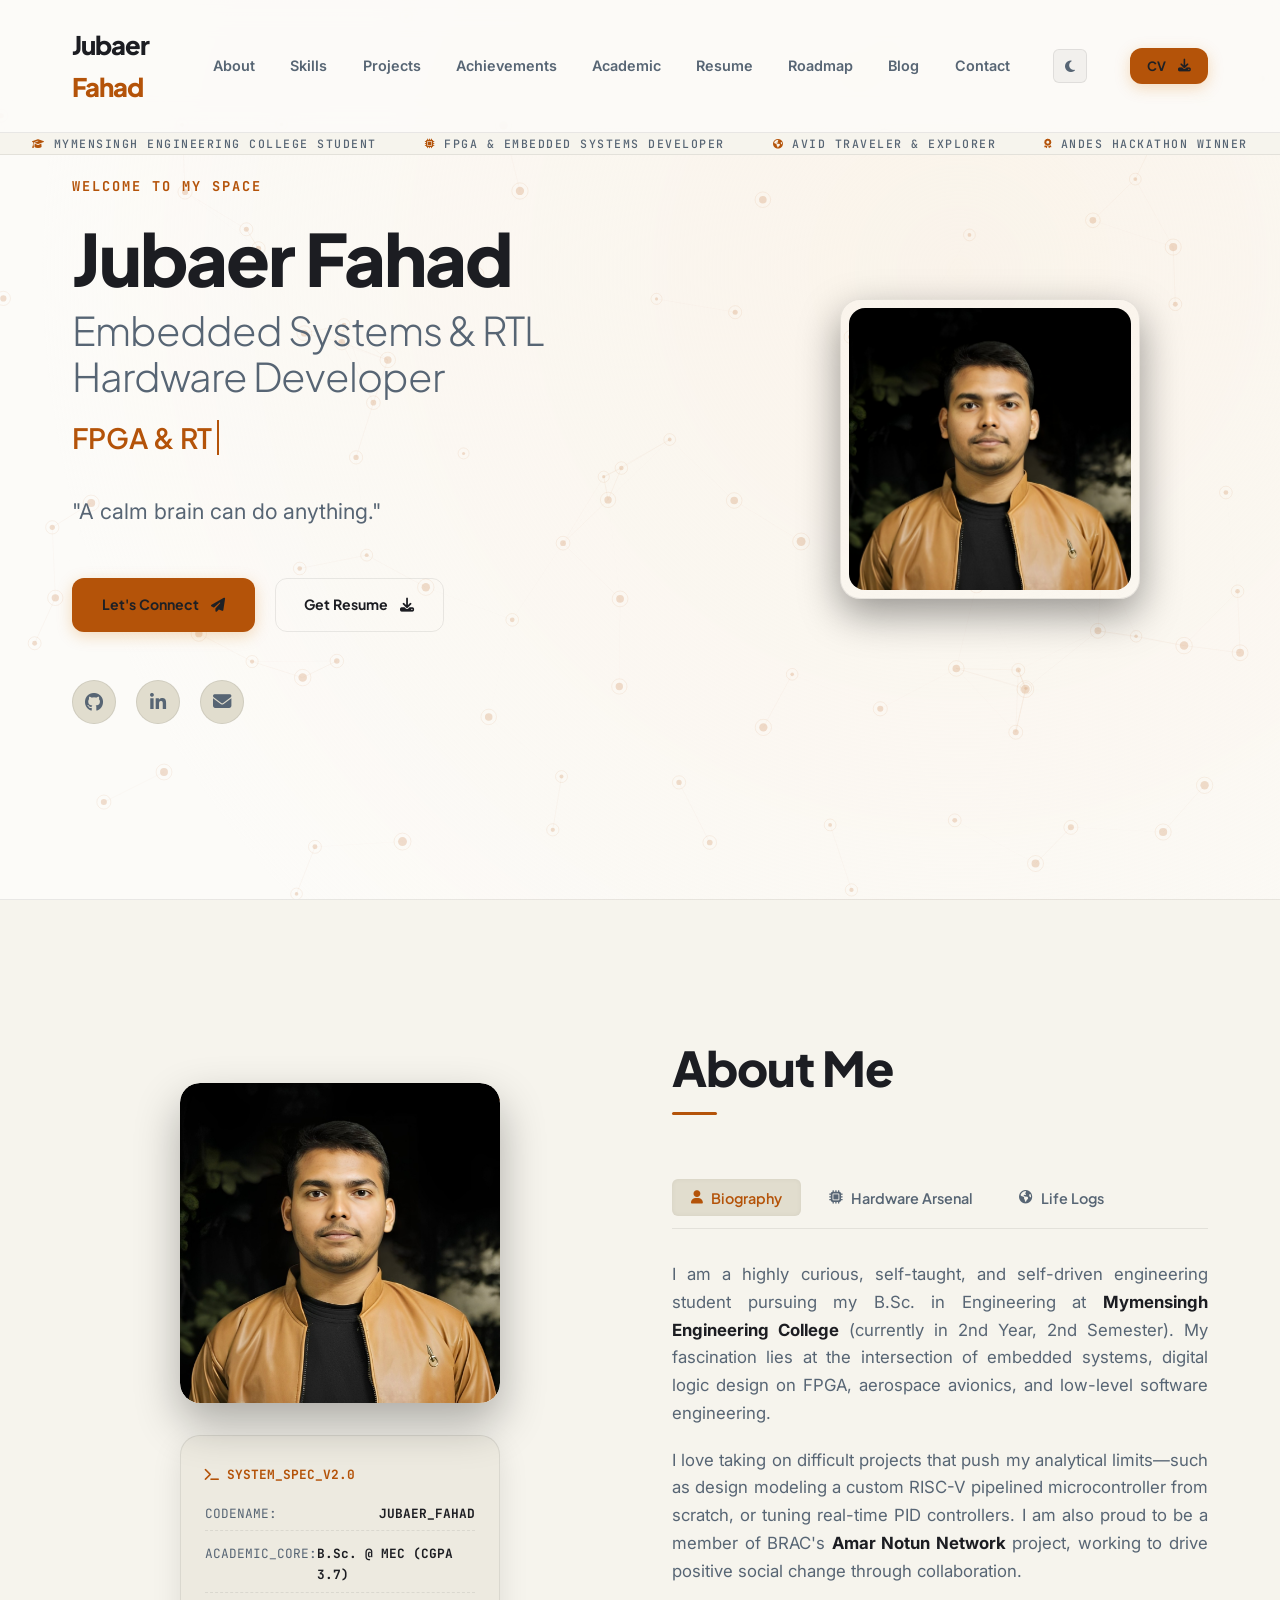
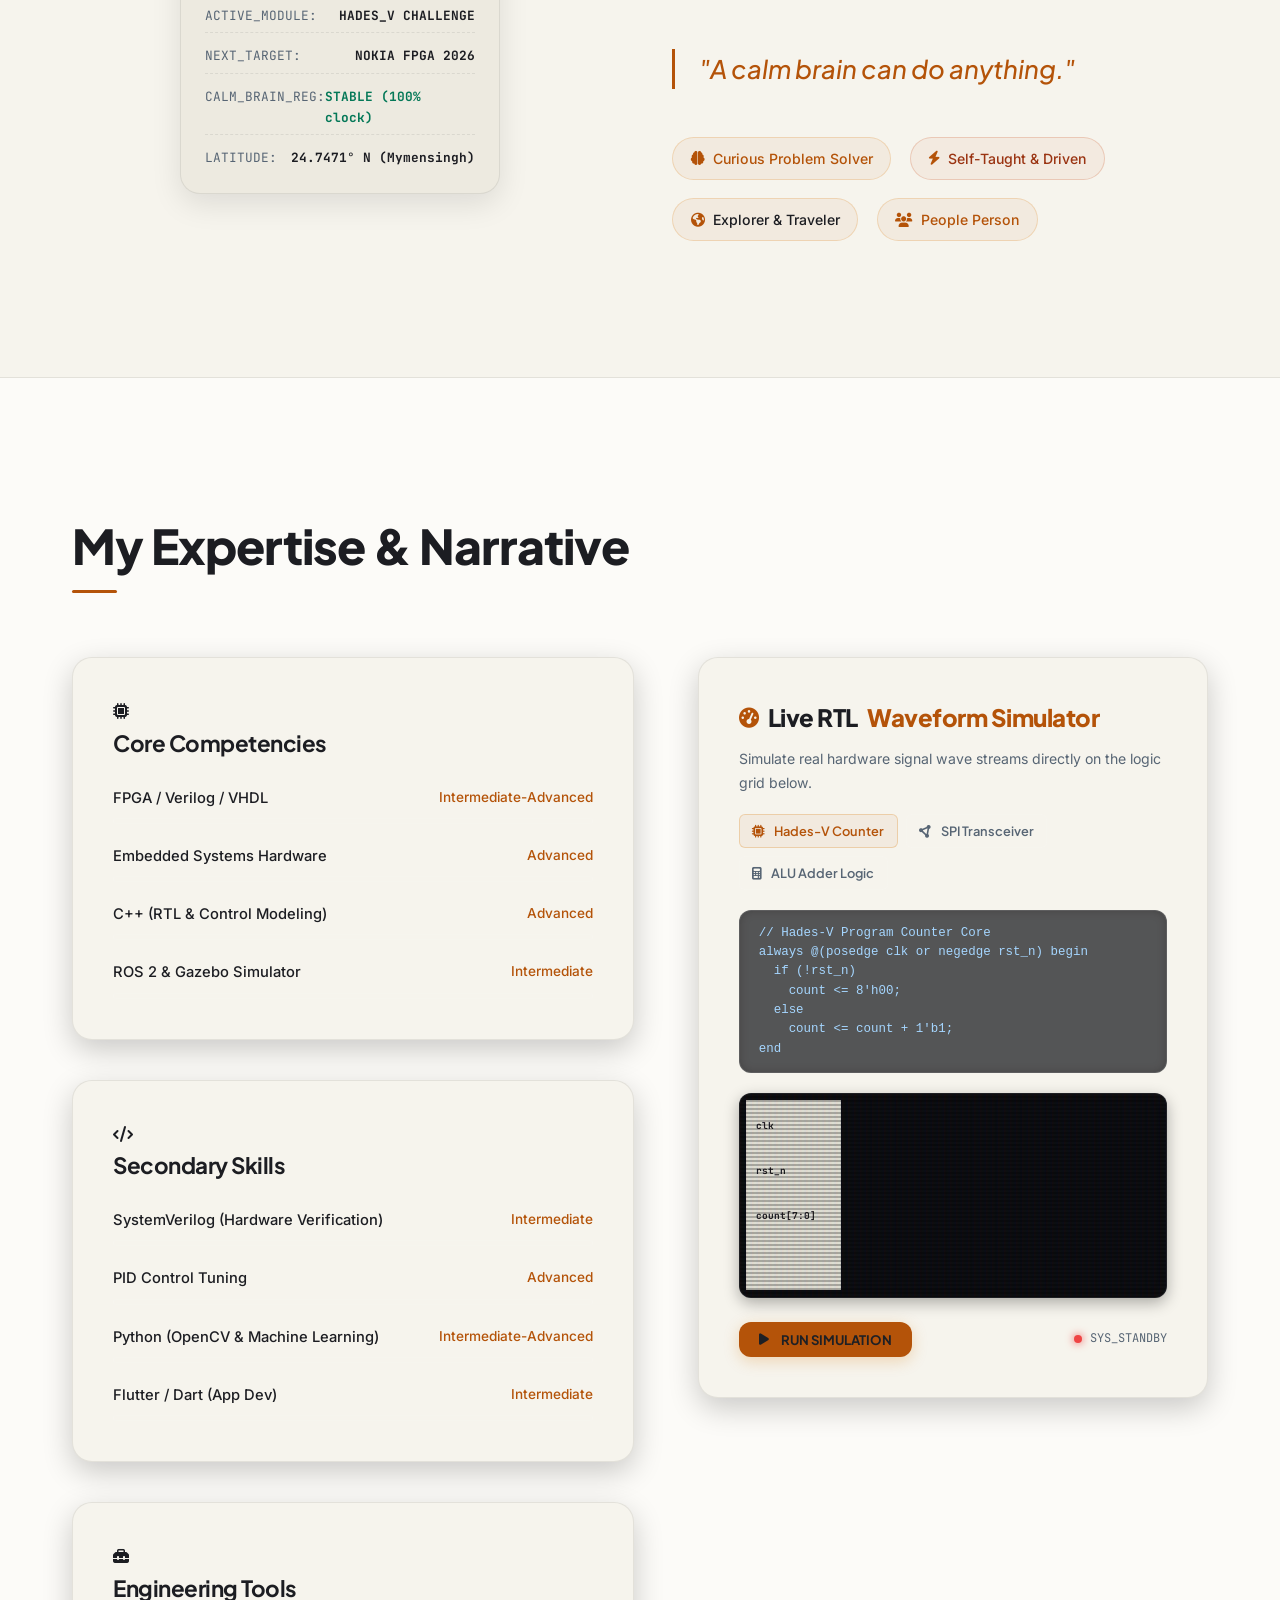
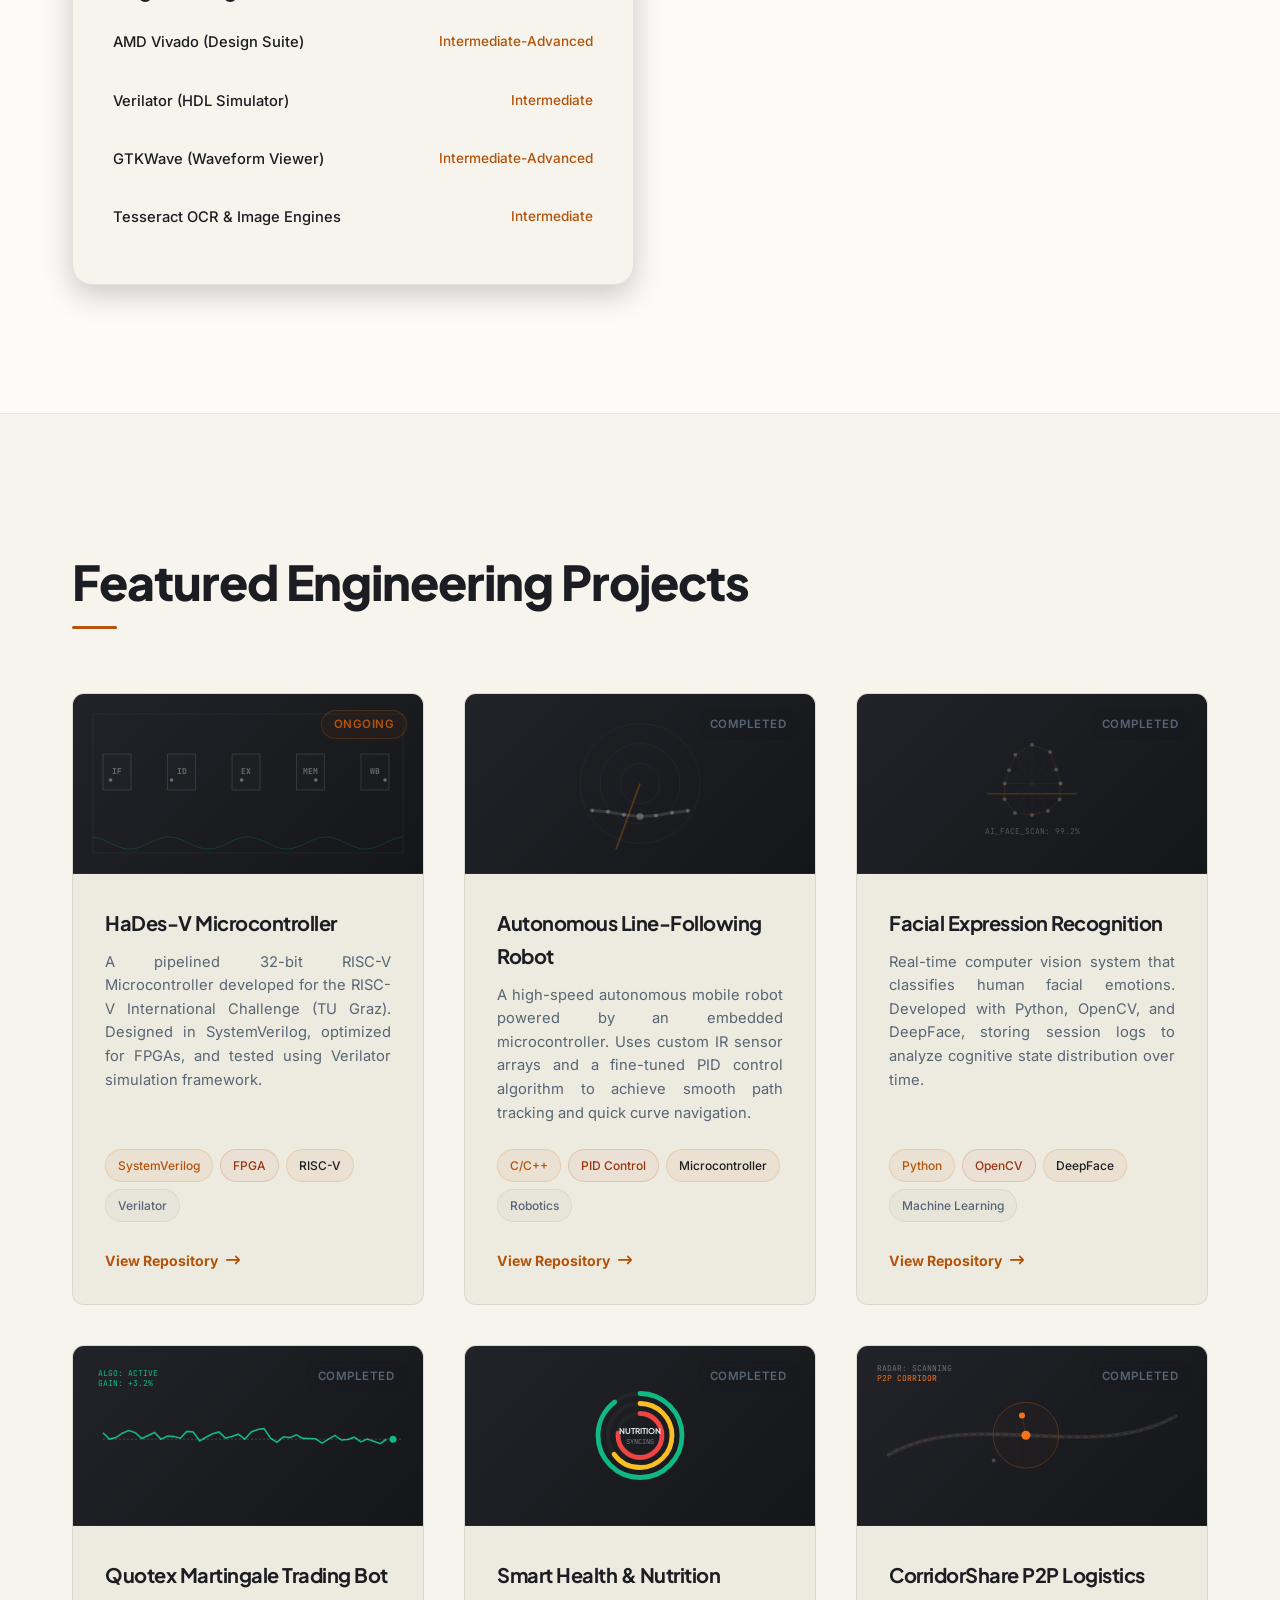
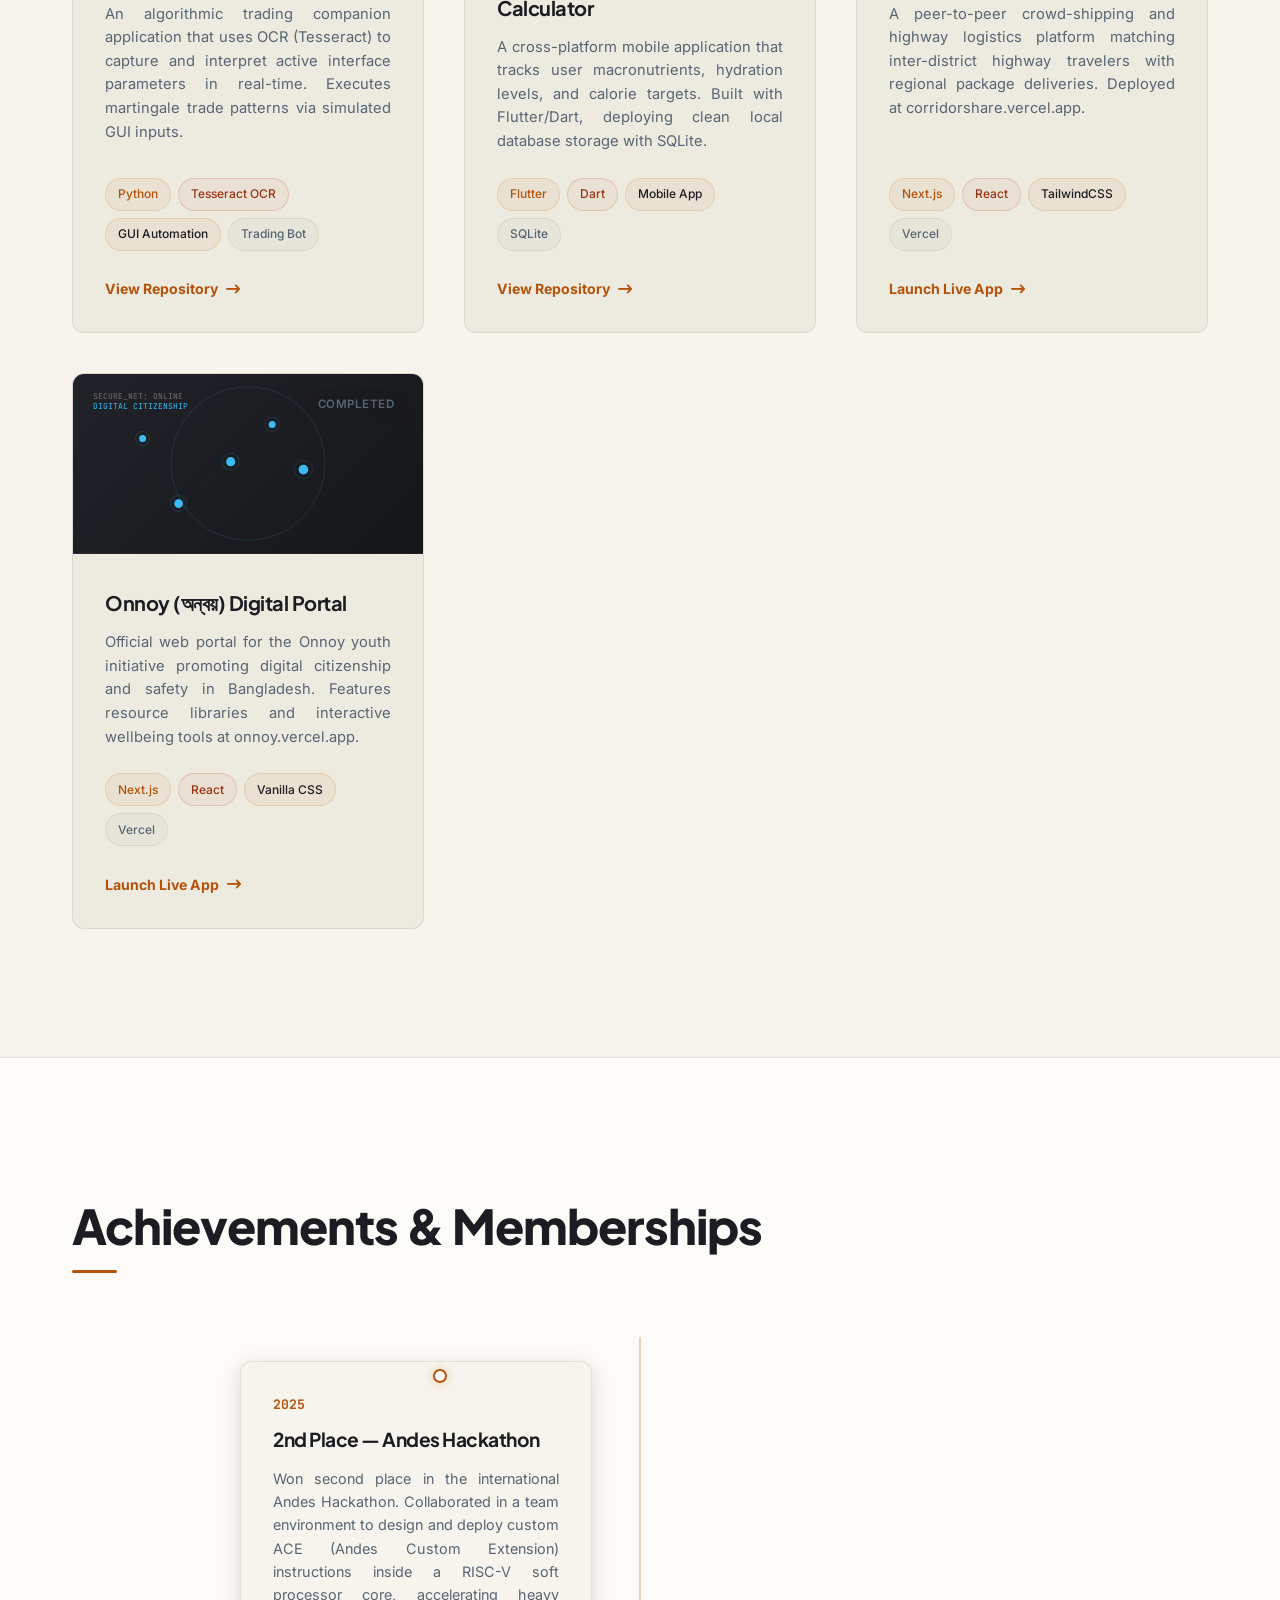
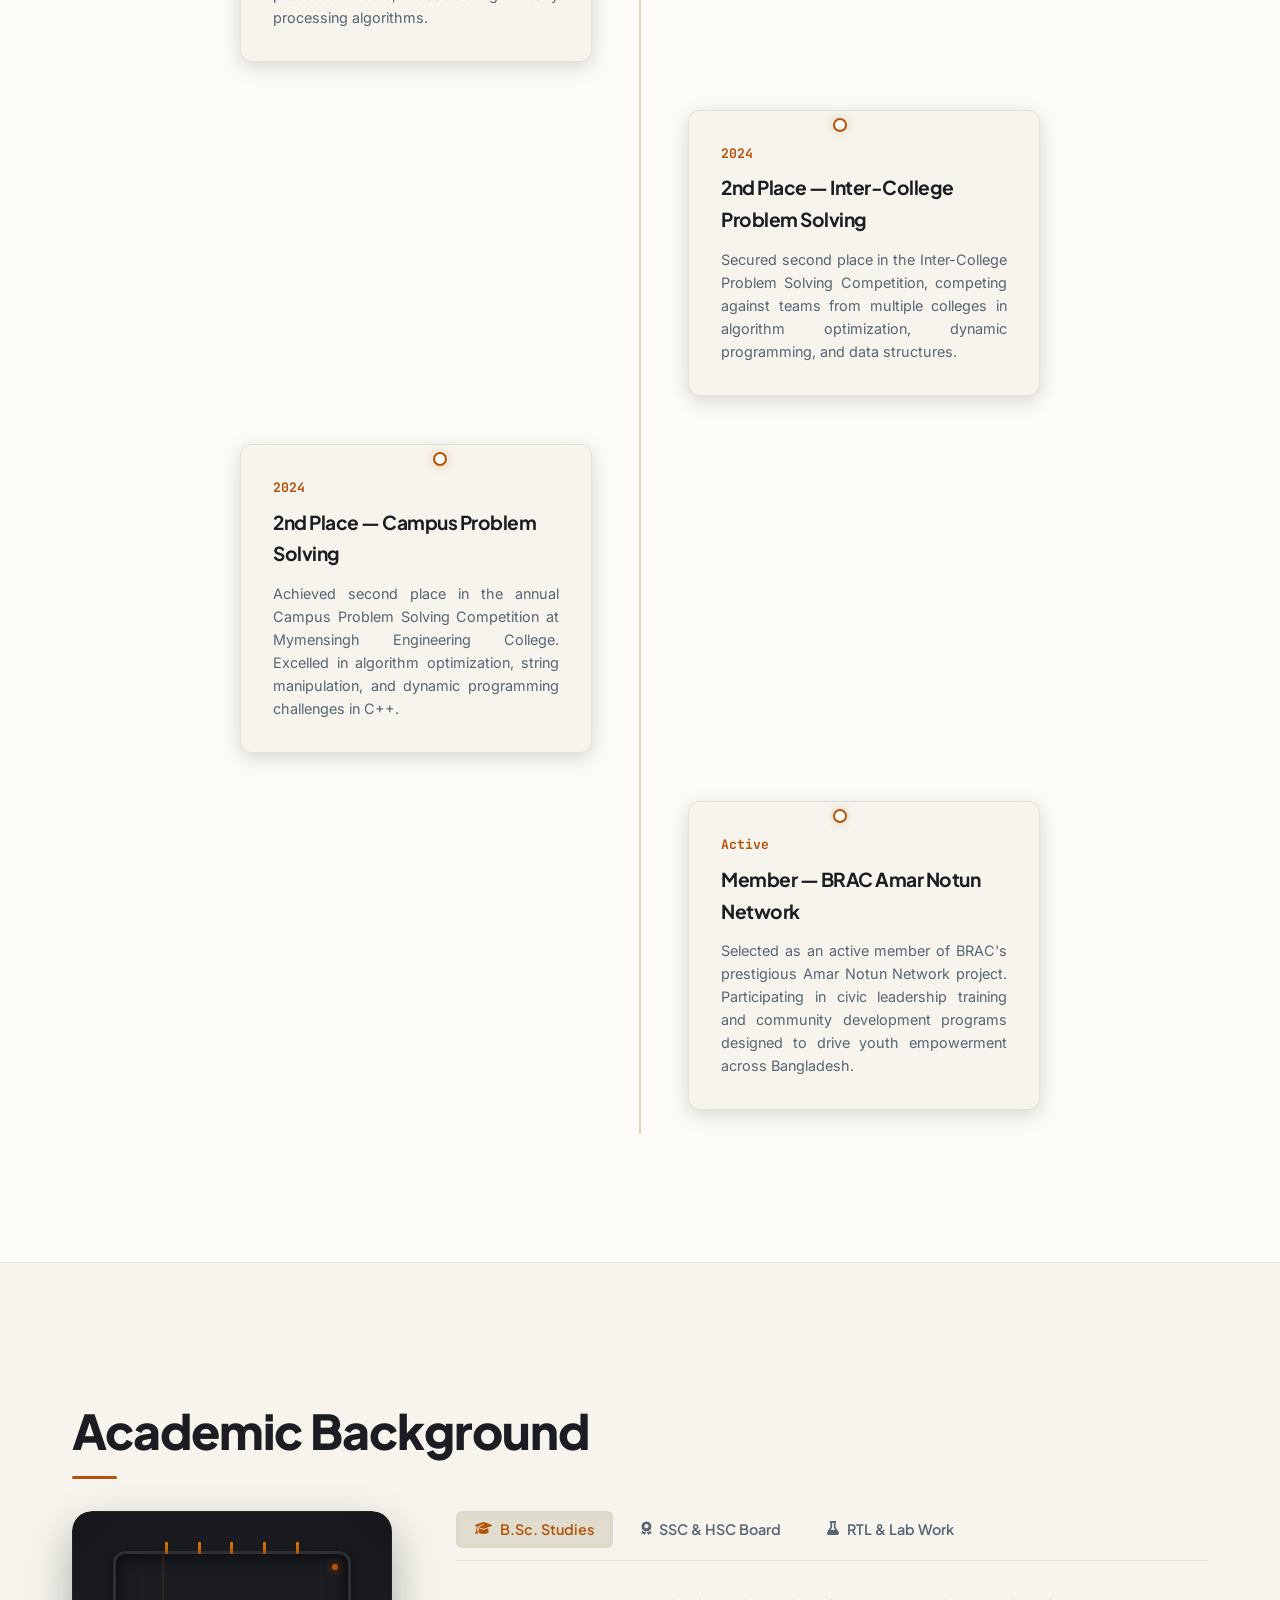
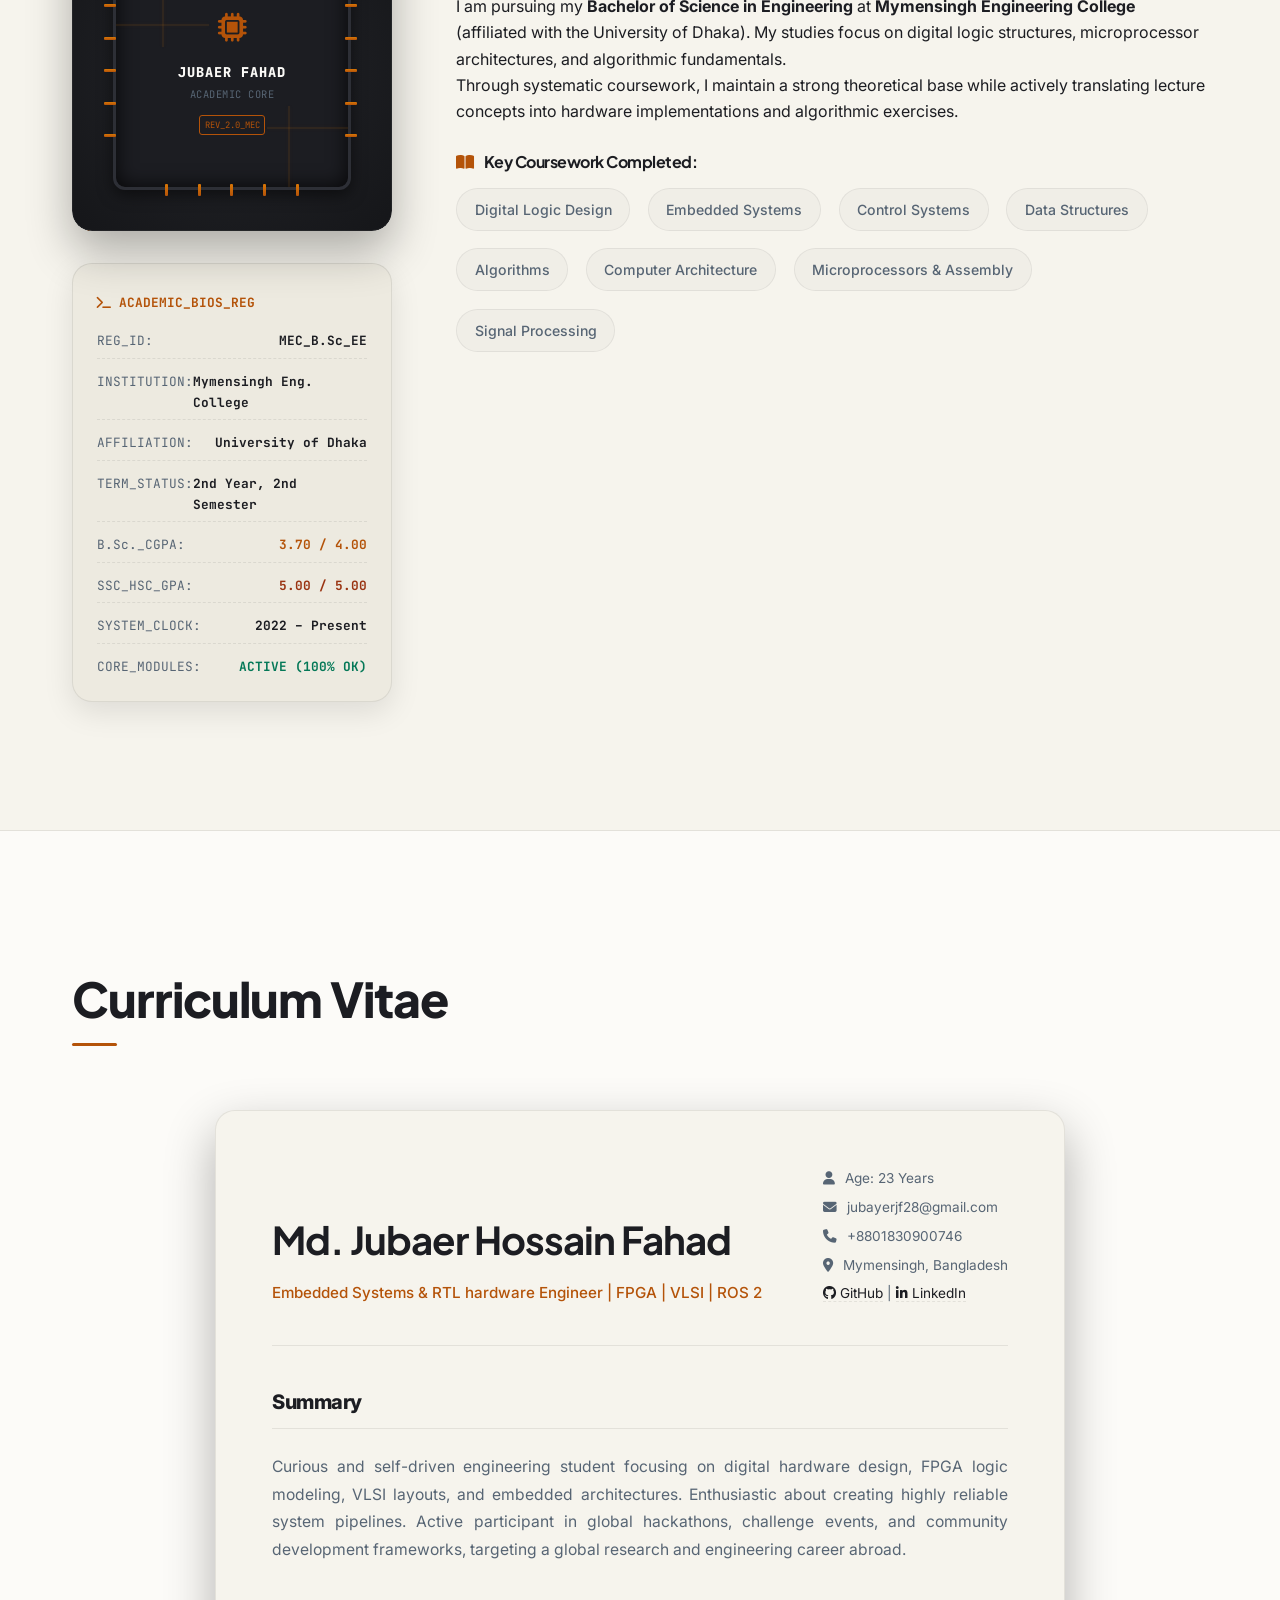
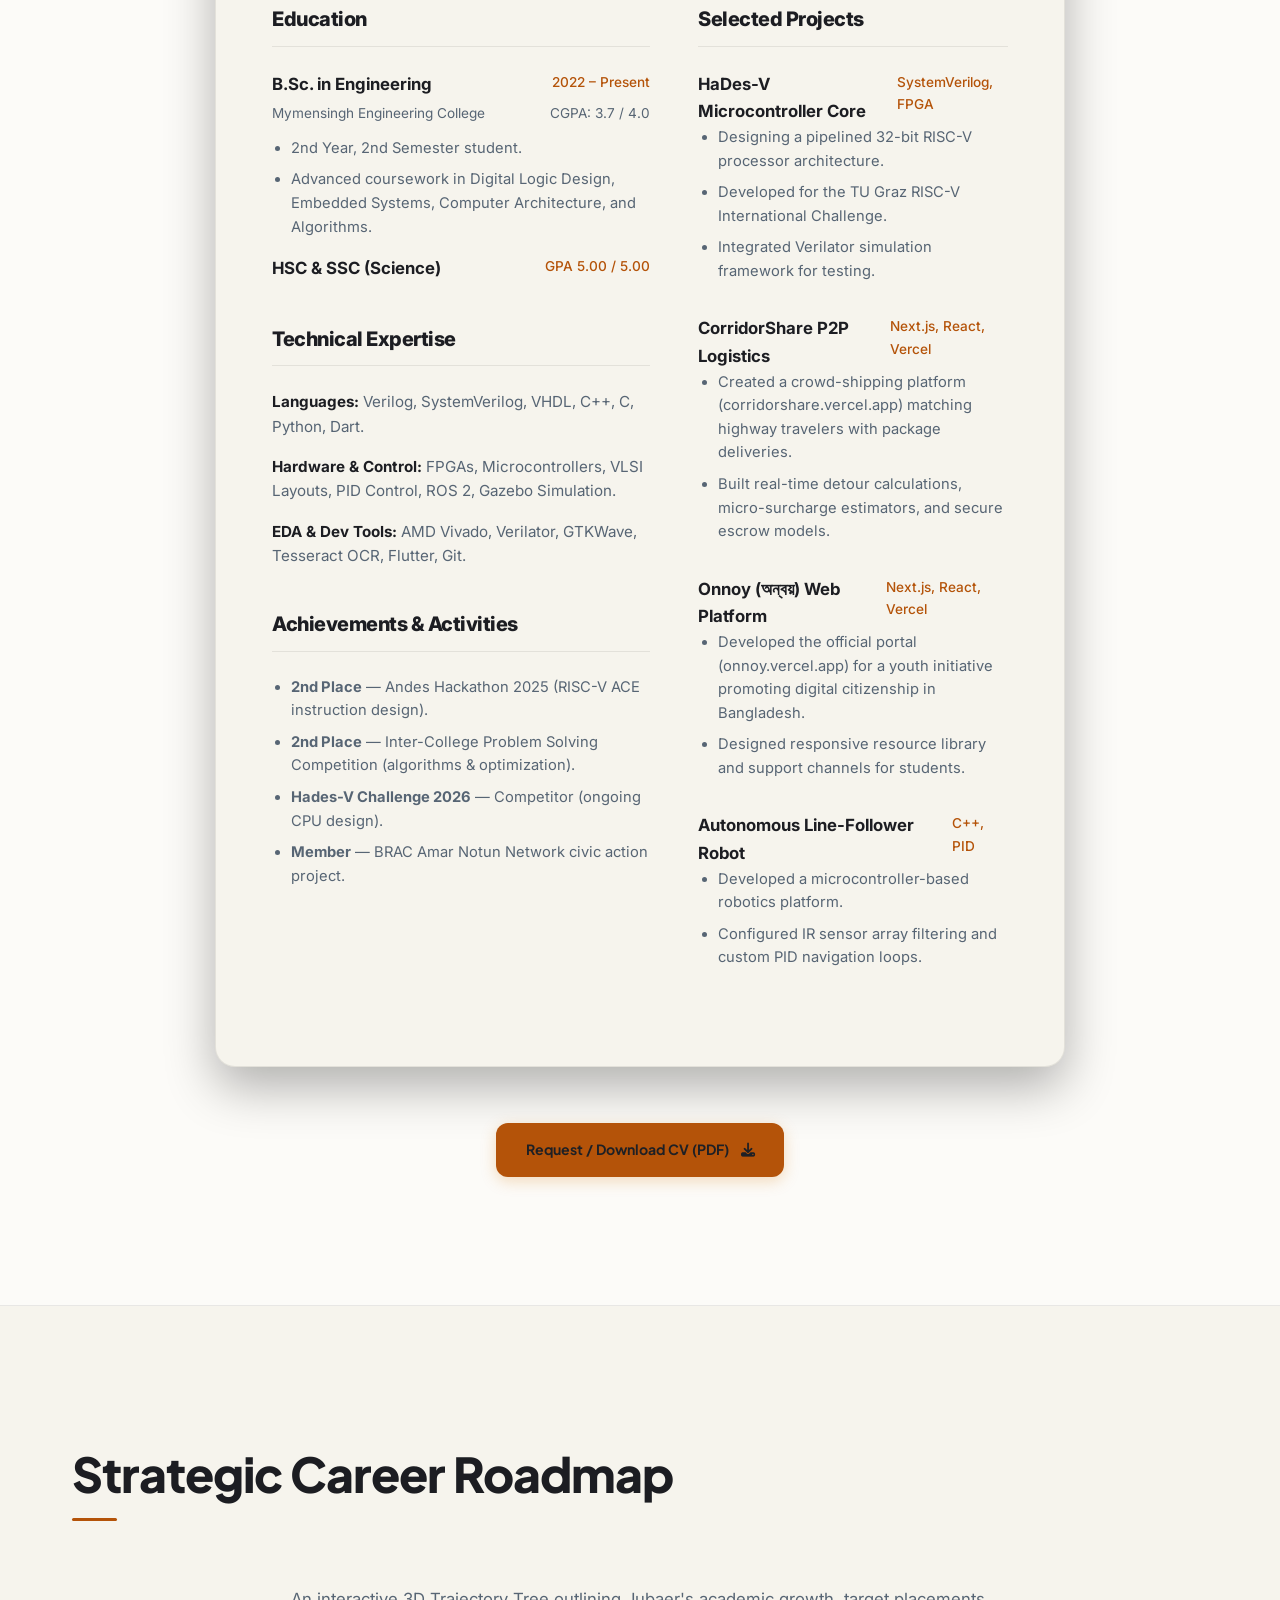
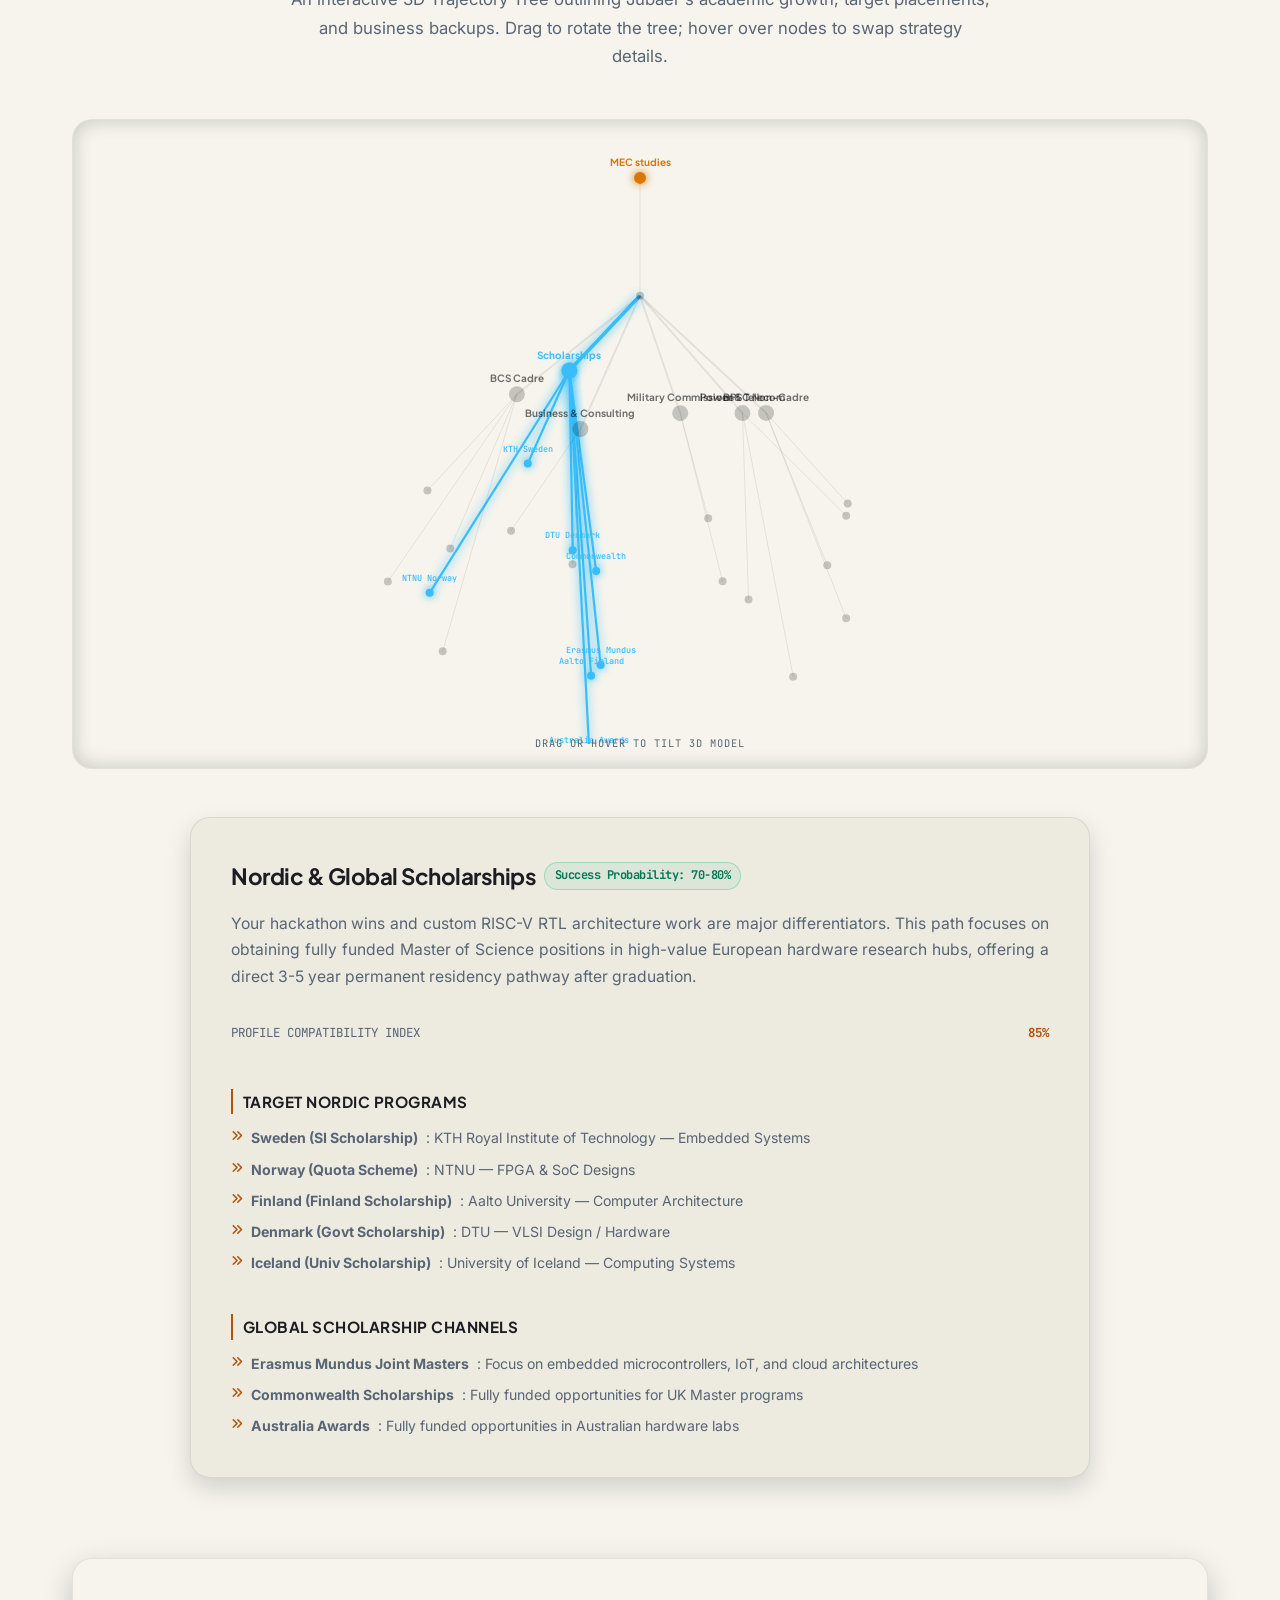
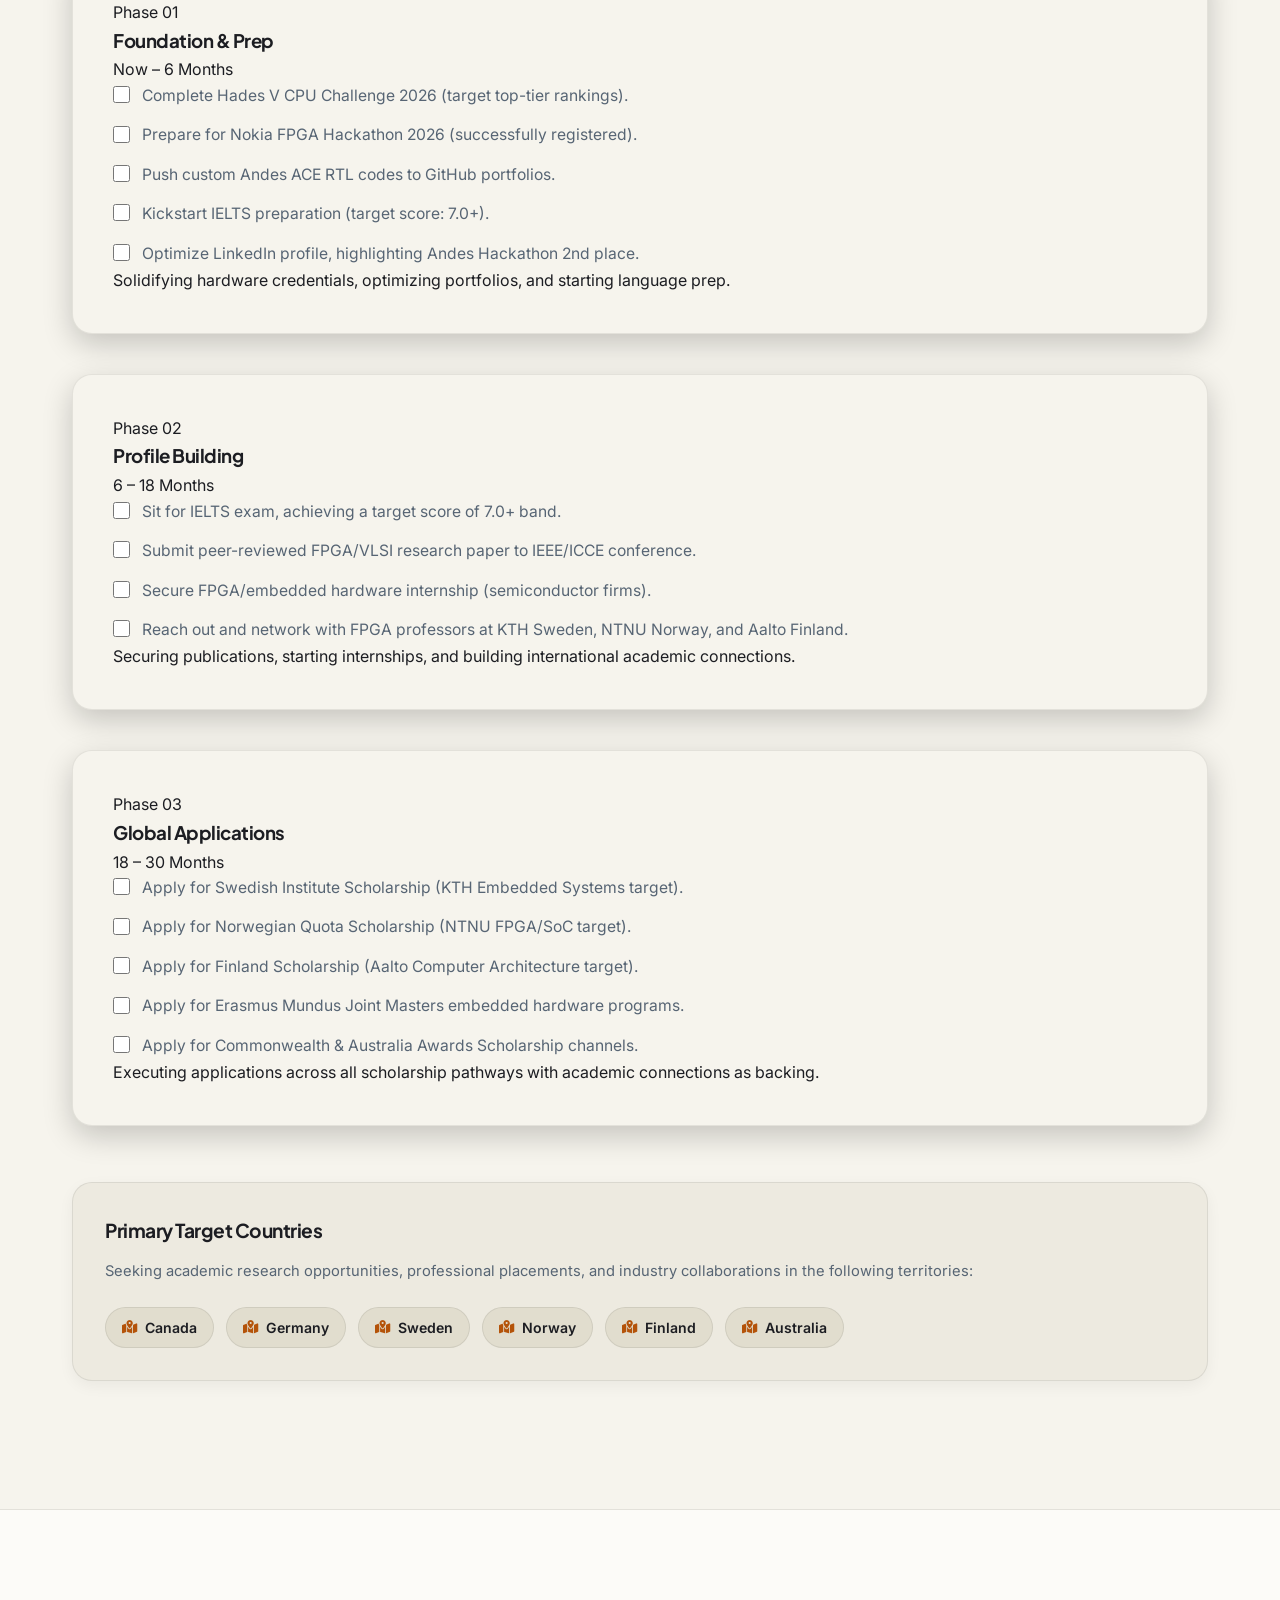
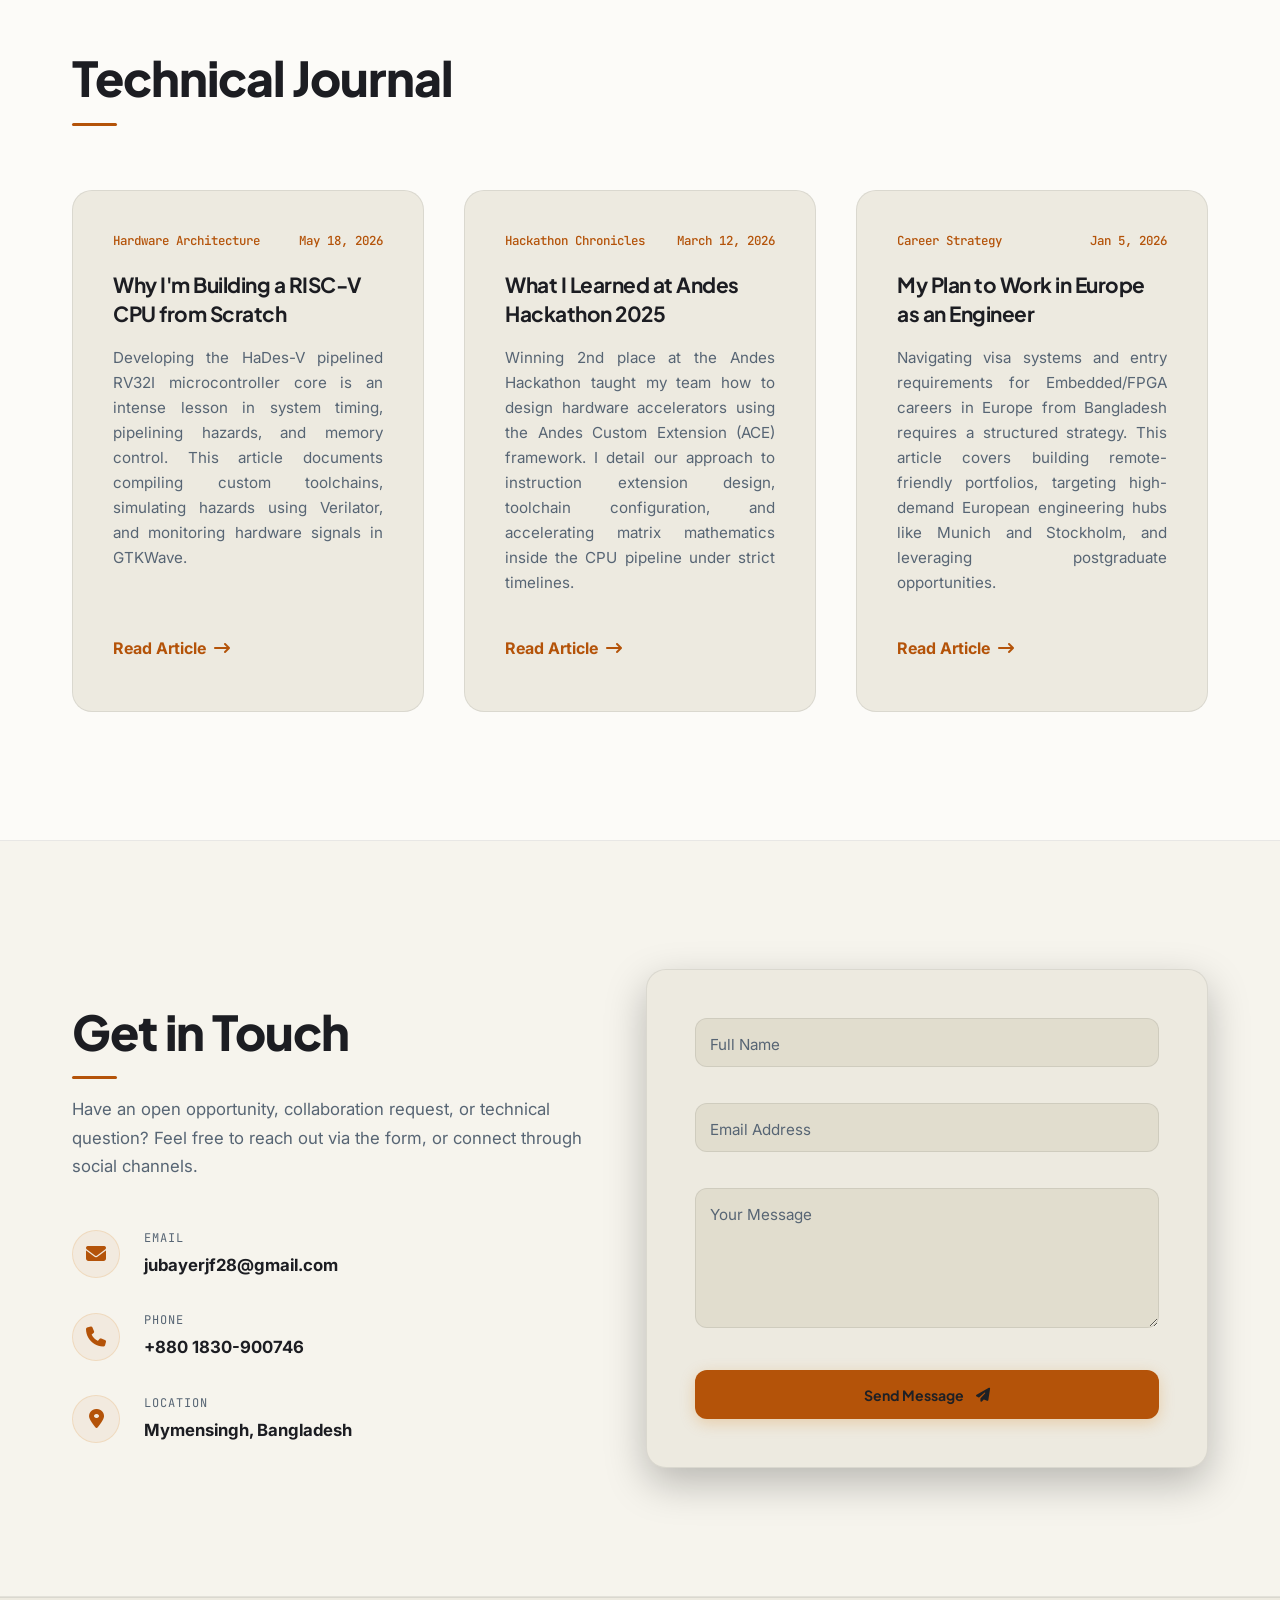
==== index.html @ 99a97a1e "Balance CV layout columns by moving Achievements to left column" ====
<!DOCTYPE html>
<html lang="en">
<head>
  <meta charset="UTF-8">
  <meta name="viewport" content="width=device-width, initial-scale=1.0">
  <title>Jubaer Fahad | Embedded Systems & Aerospace Avionics Engineer</title>
  <meta name="description" content="Portfolio of Jubaer Fahad - Embedded Systems & Aerospace Avionics Engineer, FPGA Developer, and ROS 2 enthusiast. Competitor at TU Graz RISC-V challenge, Andes Hackathon winner, and tech innovator.">
  
  <!-- FontAwesome Icons -->
  <link rel="stylesheet" href="https://cdnjs.cloudflare.com/ajax/libs/font-awesome/6.4.0/css/all.min.css">

  <!-- Link Custom Stylesheet -->
  <link rel="stylesheet" href="styles.css">
</head>
<body>

  <!-- STYLED HEADER / NAVIGATION -->
  <header id="header">
    <div class="container nav-container">
      <a href="#hero" class="logo">Jubaer <span>Fahad</span></a>
      
      <!-- Desktop Navigation Menu -->
      <nav class="nav-menu">
        <a href="#about" class="nav-link">About</a>
        <a href="#skills" class="nav-link">Skills</a>
        <a href="#projects" class="nav-link">Projects</a>
        <a href="#achievements" class="nav-link">Achievements</a>
        <a href="#academic" class="nav-link">Academic</a>
        <a href="#cv" class="nav-link">Resume</a>
        <a href="#roadmap" class="nav-link">Roadmap</a>
        <a href="#blog" class="nav-link">Blog</a>
        <a href="#contact" class="nav-link">Contact</a>
        <button id="themeToggle" class="theme-toggle-btn" aria-label="Toggle theme"><i class="fa-solid fa-moon"></i></button>
        <a href="#cv" class="btn btn-primary" style="padding: 0.4rem 1rem; font-size: 0.8rem; font-family: var(--font-heading);">CV <i class="fa-solid fa-download"></i></a>
      </nav>

      <!-- Mobile Hamburger Button -->
      <button class="burger" aria-label="Toggle Navigation menu">
        <div class="line1"></div>
        <div class="line2"></div>
        <div class="line3"></div>
      </button>
    </div>

    <!-- Scrolling Human Status Ticker -->
    <div class="hud-ticker">
      <div class="ticker-wrap">
        <div class="ticker-scroll">
          <div class="ticker-item"><i class="fa-solid fa-graduation-cap"></i> Mymensingh Engineering College Student</div>
          <div class="ticker-item"><i class="fa-solid fa-microchip"></i> FPGA & Embedded Systems Developer</div>
          <div class="ticker-item"><i class="fa-solid fa-earth-americas"></i> Avid Traveler & Explorer</div>
          <div class="ticker-item"><i class="fa-solid fa-award"></i> Andes Hackathon Winner</div>
          <div class="ticker-item"><i class="fa-solid fa-users"></i> BRAC Amar Notun Network Leader</div>
          <!-- Duplicate for infinite marquee loop -->
          <div class="ticker-item"><i class="fa-solid fa-graduation-cap"></i> Mymensingh Engineering College Student</div>
          <div class="ticker-item"><i class="fa-solid fa-microchip"></i> FPGA & Embedded Systems Developer</div>
          <div class="ticker-item"><i class="fa-solid fa-earth-americas"></i> Avid Traveler & Explorer</div>
          <div class="ticker-item"><i class="fa-solid fa-award"></i> Andes Hackathon Winner</div>
          <div class="ticker-item"><i class="fa-solid fa-users"></i> BRAC Amar Notun Network Leader</div>
        </div>
      </div>
    </div>
  </header>

  <!-- MOBILE NAVIGATION DRAWER -->
  <div class="mobile-nav" id="mobileNav">
    <a href="#about" class="nav-link mobile-nav-link">About</a>
    <a href="#skills" class="nav-link mobile-nav-link">Skills</a>
    <a href="#projects" class="nav-link mobile-nav-link">Projects</a>
    <a href="#achievements" class="nav-link mobile-nav-link">Achievements</a>
    <a href="#academic" class="nav-link mobile-nav-link">Academic</a>
    <a href="#cv" class="nav-link mobile-nav-link">Resume</a>
    <a href="#roadmap" class="nav-link mobile-nav-link">Roadmap</a>
    <a href="#blog" class="nav-link mobile-nav-link">Blog</a>
    <a href="#contact" class="nav-link mobile-nav-link">Contact</a>
    <button id="themeToggleMobile" class="theme-toggle-btn mobile-theme-btn" style="margin-top: 1rem;" aria-label="Toggle theme"><i class="fa-solid fa-moon"></i> Toggle Theme</button>
    <a href="#cv" class="btn btn-primary mobile-nav-link" style="padding: 0.75rem 1.75rem; margin-top: 1rem;">Download CV</a>
  </div>

  <!-- FLOATING ACTION BUTTON FOR CV DOWNLOAD -->
  <button class="fab-cv" id="fabCv" onclick="window.location.hash='#cv'" aria-label="Go to Resume section">
    <i class="fa-solid fa-file-invoice"></i>
    <span class="fab-tooltip">View & Download CV</span>
  </button>

  <!-- 1. HERO SECTION -->
  <section id="hero">
    <canvas id="particles-canvas"></canvas>
    <div class="container hero-container">
      <div class="hero-content reveal">
        <span class="hero-tag">Welcome to my space</span>
        <h1 class="hero-title">Jubaer Fahad<span>Embedded Systems & RTL Hardware Developer</span></h1>
        
        <!-- Typewriter Container -->
        <div class="typewriter-wrapper">
          <span class="typewriter-text" id="typewriter"></span>
        </div>

        <p class="hero-tagline">"A calm brain can do anything."</p>
        
        <div class="hero-actions">
          <a href="#contact" class="btn btn-primary">Let's Connect <i class="fa-solid fa-paper-plane"></i></a>
          <a href="#cv" class="btn btn-secondary">Get Resume <i class="fa-solid fa-download"></i></a>
        </div>

        <div class="hero-socials">
          <a href="https://github.com/JFJubayer" target="_blank" rel="noopener noreferrer" class="social-icon" aria-label="GitHub Profile">
            <i class="fa-brands fa-github"></i>
          </a>
          <a href="https://linkedin.com/in/jubaer-fahad-0aabab33a" target="_blank" rel="noopener noreferrer" class="social-icon" aria-label="LinkedIn Profile">
            <i class="fa-brands fa-linkedin-in"></i>
          </a>
          <a href="mailto:jubayerjf28@gmail.com" class="social-icon" aria-label="Send Email">
            <i class="fa-solid fa-envelope"></i>
          </a>
        </div>
      </div>

      <!-- Right Column: Clean Profile Photo spotlight -->
      <div class="hero-avatar reveal reveal-delay-2">
        <div class="avatar-wrapper">
          <div class="avatar-inner">
            <img src="profile-photo.jpg" alt="Jubaer Fahad Profile Photo">
          </div>
        </div>
      </div>
    </div>
  </section>

  <!-- 2. ABOUT ME SECTION -->
  <section id="about">
    <div class="container grid-2">
      <div class="about-visual reveal">
        <div style="display: flex; flex-direction: column; align-items: center; width: 100%;">
          <div class="about-image-frame" id="aboutFrame">
            <div class="about-img-container">
              <img src="profile-photo.jpg" alt="Jubaer Fahad Portrait">
            </div>
            <!-- Digital HUD Overlay Lines -->
            <div class="hud-overlay">
              <div class="hud-bracket hud-tl"></div>
              <div class="hud-bracket hud-tr"></div>
              <div class="hud-bracket hud-bl"></div>
              <div class="hud-bracket hud-br"></div>
              <div class="hud-reticle"></div>
              <div class="hud-status"><i class="fa-solid fa-circle-nodes"></i> TARGET: JF_JUBAYER</div>
            </div>
          </div>
          
          <!-- Personal Specs HUD Panel -->
          <div class="about-specs-hud">
            <div class="hud-header">
              <span class="hud-title" style="font-family: var(--font-mono); font-size: 0.8rem; font-weight: 700; color: var(--color-bronze);"><i class="fa-solid fa-terminal"></i> SYSTEM_SPEC_V2.0</span>
            </div>
            <div class="hud-specs-list">
              <div class="hud-spec-item">
                <span class="spec-label">CODENAME:</span>
                <span class="spec-value">JUBAER_FAHAD</span>
              </div>
              <div class="hud-spec-item">
                <span class="spec-label">ACADEMIC_CORE:</span>
                <span class="spec-value">B.Sc. @ MEC (CGPA 3.7)</span>
              </div>
              <div class="hud-spec-item">
                <span class="spec-label">ACTIVE_MODULE:</span>
                <span class="spec-value">HADES_V CHALLENGE</span>
              </div>
              <div class="hud-spec-item">
                <span class="spec-label">NEXT_TARGET:</span>
                <span class="spec-value">NOKIA FPGA 2026</span>
              </div>
              <div class="hud-spec-item">
                <span class="spec-label">CALM_BRAIN_REG:</span>
                <span class="spec-value green-text" style="color: var(--color-green);">STABLE (100% clock)</span>
              </div>
              <div class="hud-spec-item">
                <span class="spec-label">LATITUDE:</span>
                <span class="spec-value">24.7471° N (Mymensingh)</span>
              </div>
            </div>
          </div>
        </div>
      </div>

      <div class="about-content reveal reveal-delay-2">
        <h2 class="section-title">About Me</h2>
        
        <!-- About Section Tabs -->
        <div class="about-tabs">
          <button class="about-tab-btn active" data-about="bio"><i class="fa-solid fa-user"></i> Biography</button>
          <button class="about-tab-btn" data-about="hardware"><i class="fa-solid fa-microchip"></i> Hardware Arsenal</button>
          <button class="about-tab-btn" data-about="life"><i class="fa-solid fa-earth-americas"></i> Life Logs</button>
        </div>

        <!-- Tab 1: Biography -->
        <div class="about-tab-pane active" id="about-pane-bio">
          <div class="about-bio">
            <p>I am a highly curious, self-taught, and self-driven engineering student pursuing my B.Sc. in Engineering at <strong>Mymensingh Engineering College</strong> (currently in 2nd Year, 2nd Semester). My fascination lies at the intersection of embedded systems, digital logic design on FPGA, aerospace avionics, and low-level software engineering.</p>
            <p>I love taking on difficult projects that push my analytical limits—such as design modeling a custom RISC-V pipelined microcontroller from scratch, or tuning real-time PID controllers. I am also proud to be a member of BRAC's <strong>Amar Notun Network</strong> project, working to drive positive social change through collaboration.</p>
          </div>
        </div>

        <!-- Tab 2: Hardware Arsenal -->
        <div class="about-tab-pane" id="about-pane-hardware">
          <div class="about-bio">
            <p>My playground consists of hardware description languages, synthesizers, and embedded boards. I build custom soft processor cores and integrate sensor modules with real-time feedback loops.</p>
            <div class="hardware-grid">
              <div class="hard-item"><i class="fa-solid fa-circle-check"></i> <strong>FPGA Platforms:</strong> AMD Xilinx Basys 3, Vivado, Verilator, GTKWave</div>
              <div class="hard-item"><i class="fa-solid fa-circle-check"></i> <strong>Processor RTL:</strong> Pipelined RV32I RISC-V core modelling (SystemVerilog)</div>
              <div class="hard-item"><i class="fa-solid fa-circle-check"></i> <strong>Microcontrollers:</strong> STM32, Arduino, ESP32 (C/C++ firmware)</div>
              <div class="hard-item"><i class="fa-solid fa-circle-check"></i> <strong>Robotics Core:</strong> ROS 2, Gazebo simulation environments, serial buses (SPI, UART)</div>
            </div>
          </div>
        </div>

        <!-- Tab 3: Life Logs -->
        <div class="about-tab-pane" id="about-pane-life">
          <div class="about-bio">
            <p>When my laptop lid is closed, I live in physical space: exploring nature, learning from local communities, and playing sports.</p>
            <div class="hardware-grid">
              <div class="hard-item"><i class="fa-solid fa-compass"></i> <strong>Avid Traveler:</strong> Backpacking across regions, discovering unique cultures, and exploring Bangladesh.</div>
              <div class="hard-item"><i class="fa-solid fa-football"></i> <strong>Footballer:</strong> Playing central midfield, focusing on tactical play, stamina, and team spirit.</div>
              <div class="hard-item"><i class="fa-solid fa-handshake-angle"></i> <strong>Social Action:</strong> Planning youth empowerment and local civic programs via BRAC's Amar Notun Network.</div>
            </div>
          </div>
        </div>

        <blockquote class="about-quote">
          "A calm brain can do anything."
        </blockquote>

        <div class="about-badges">
          <span class="badge badge-cyan"><i class="fa-solid fa-brain"></i> Curious Problem Solver</span>
          <span class="badge badge-coral"><i class="fa-solid fa-bolt"></i> Self-Taught & Driven</span>
          <span class="badge badge-gold"><i class="fa-solid fa-earth-americas"></i> Explorer & Traveler</span>
          <span class="badge badge-cyan"><i class="fa-solid fa-users"></i> People Person</span>
        </div>
      </div>
    </div>
  </section>

  <!-- 3. SKILLS & NARRATIVE TABS SECTION -->
  <section id="skills">
    <div class="container">
      <h2 class="section-title reveal">My Expertise & Narrative</h2>
      
      <div class="skills-split-layout">
        <!-- Left: Skills cards -->
        <div class="skills-cards-column reveal">
          <div class="grid-2-skills">
            
            <!-- Core Skills Card -->
            <div class="skill-card hud-panel">
              <div class="skill-card-icon"><i class="fa-solid fa-microchip"></i></div>
              <h3>Core Competencies</h3>
              <div class="skill-list">
                <div class="skill-item">
                  <div class="skill-info">
                    <span class="skill-name">FPGA / Verilog / VHDL</span>
                    <span class="skill-level-text">Intermediate-Advanced</span>
                  </div>
                  <div class="skill-bar"><div class="skill-progress" data-width="85%"></div></div>
                </div>
                <div class="skill-item">
                  <div class="skill-info">
                    <span class="skill-name">Embedded Systems Hardware</span>
                    <span class="skill-level-text">Advanced</span>
                  </div>
                  <div class="skill-bar"><div class="skill-progress" data-width="88%"></div></div>
                </div>
                <div class="skill-item">
                  <div class="skill-info">
                    <span class="skill-name">C++ (RTL & Control Modeling)</span>
                    <span class="skill-level-text">Advanced</span>
                  </div>
                  <div class="skill-bar"><div class="skill-progress" data-width="90%"></div></div>
                </div>
                <div class="skill-item">
                  <div class="skill-info">
                    <span class="skill-name">ROS 2 & Gazebo Simulator</span>
                    <span class="skill-level-text">Intermediate</span>
                  </div>
                  <div class="skill-bar"><div class="skill-progress" data-width="75%"></div></div>
                </div>
              </div>
            </div>

            <!-- Secondary Skills Card -->
            <div class="skill-card hud-panel">
              <div class="skill-card-icon"><i class="fa-solid fa-code"></i></div>
              <h3>Secondary Skills</h3>
              <div class="skill-list">
                <div class="skill-item">
                  <div class="skill-info">
                    <span class="skill-name">SystemVerilog (Hardware Verification)</span>
                    <span class="skill-level-text">Intermediate</span>
                  </div>
                  <div class="skill-bar"><div class="skill-progress" data-width="70%"></div></div>
                </div>
                <div class="skill-item">
                  <div class="skill-info">
                    <span class="skill-name">PID Control Tuning</span>
                    <span class="skill-level-text">Advanced</span>
                  </div>
                  <div class="skill-bar"><div class="skill-progress" data-width="85%"></div></div>
                </div>
                <div class="skill-item">
                  <div class="skill-info">
                    <span class="skill-name">Python (OpenCV & Machine Learning)</span>
                    <span class="skill-level-text">Intermediate-Advanced</span>
                  </div>
                  <div class="skill-bar"><div class="skill-progress" data-width="80%"></div></div>
                </div>
                <div class="skill-item">
                  <div class="skill-info">
                    <span class="skill-name">Flutter / Dart (App Dev)</span>
                    <span class="skill-level-text">Intermediate</span>
                  </div>
                  <div class="skill-bar"><div class="skill-progress" data-width="78%"></div></div>
                </div>
              </div>
            </div>

            <!-- Engineering Tools Card -->
            <div class="skill-card hud-panel">
              <div class="skill-card-icon"><i class="fa-solid fa-toolbox"></i></div>
              <h3>Engineering Tools</h3>
              <div class="skill-list">
                <div class="skill-item">
                  <div class="skill-info">
                    <span class="skill-name">AMD Vivado (Design Suite)</span>
                    <span class="skill-level-text">Intermediate-Advanced</span>
                  </div>
                  <div class="skill-bar"><div class="skill-progress" data-width="82%"></div></div>
                </div>
                <div class="skill-item">
                  <div class="skill-info">
                    <span class="skill-name">Verilator (HDL Simulator)</span>
                    <span class="skill-level-text">Intermediate</span>
                  </div>
                  <div class="skill-bar"><div class="skill-progress" data-width="75%"></div></div>
                </div>
                <div class="skill-item">
                  <div class="skill-info">
                    <span class="skill-name">GTKWave (Waveform Viewer)</span>
                    <span class="skill-level-text">Intermediate-Advanced</span>
                  </div>
                  <div class="skill-bar"><div class="skill-progress" data-width="80%"></div></div>
                </div>
                <div class="skill-item">
                  <div class="skill-info">
                    <span class="skill-name">Tesseract OCR & Image Engines</span>
                    <span class="skill-level-text">Intermediate</span>
                  </div>
                  <div class="skill-bar"><div class="skill-progress" data-width="72%"></div></div>
                </div>
              </div>
            </div>

          </div>
        </div>

        <!-- Right: HDL Waveform Simulator -->
        <div class="skills-simulator-column reveal reveal-delay-2">
          <div class="hud-panel simulator-panel">
            <div class="panel-header-story">
              <span class="panel-title-story"><i class="fa-solid fa-gauge-high"></i> Live RTL <span>Waveform Simulator</span></span>
              <p style="color: var(--text-muted); font-size: 0.88rem;">Simulate real hardware signal wave streams directly on the logic grid below.</p>
            </div>
            
            <div class="sim-tabs">
              <button class="sim-tab-btn active" data-sim="counter"><i class="fa-solid fa-microchip" style="margin-right: 0.4rem;"></i> Hades-V Counter</button>
              <button class="sim-tab-btn" data-sim="spi"><i class="fa-solid fa-circle-nodes" style="margin-right: 0.4rem;"></i> SPI Transceiver</button>
              <button class="sim-tab-btn" data-sim="alu"><i class="fa-solid fa-calculator" style="margin-right: 0.4rem;"></i> ALU Adder Logic</button>
            </div>

            <!-- Code display block -->
            <div class="sim-code-wrapper">
              <pre><code id="sim-code">// Loading RTL logic module...</code></pre>
            </div>

            <!-- Waveform Canvas Display -->
            <div class="waveform-screen">
              <canvas id="waveform-canvas"></canvas>
            </div>

            <!-- Simulator Controls -->
            <div class="sim-controls">
              <button id="btn-run-sim" class="btn btn-primary" style="padding: 0.5rem 1.2rem; font-size: 0.82rem; font-family: var(--font-heading);">
                <i class="fa-solid fa-play"></i> RUN SIMULATION
              </button>
              <div class="sim-status-led">
                <span class="led-dot active" id="sim-led"></span>
                <span class="led-text" id="sim-status-text">SYS_STANDBY</span>
              </div>
            </div>
          </div>
        </div>

      </div>
    </div>
  </section>

  <!-- 4. PROJECTS SECTION -->
  <section id="projects">
    <div class="container">
      <h2 class="section-title reveal">Featured Engineering Projects</h2>
      <div class="projects-grid">
        
        <!-- Project A: Hades-V -->
        <div class="project-card reveal reveal-delay-1">
          <div class="project-img-wrapper">
            <span class="project-status ongoing">Ongoing</span>
            <canvas id="project-canvas-hades" class="project-mini-canvas"></canvas>
          </div>
          <div class="project-body">
            <h3 class="project-title">HaDes-V Microcontroller</h3>
            <p class="project-desc">A pipelined 32-bit RISC-V Microcontroller developed for the RISC-V International Challenge (TU Graz). Designed in SystemVerilog, optimized for FPGAs, and tested using Verilator simulation framework.</p>
            <div class="project-tags">
              <span class="badge badge-cyan">SystemVerilog</span>
              <span class="badge badge-coral">FPGA</span>
              <span class="badge badge-gold">RISC-V</span>
              <span class="badge">Verilator</span>
            </div>
            <a href="https://github.com/JFJubayer" target="_blank" rel="noopener noreferrer" class="project-link">
              View Repository <i class="fa-solid fa-arrow-right-long"></i>
            </a>
          </div>
        </div>

        <!-- Project B: Autonomous Line Follower -->
        <div class="project-card reveal reveal-delay-2">
          <div class="project-img-wrapper">
            <span class="project-status">Completed</span>
            <canvas id="project-canvas-robot" class="project-mini-canvas"></canvas>
          </div>
          <div class="project-body">
            <h3 class="project-title">Autonomous Line-Following Robot</h3>
            <p class="project-desc">A high-speed autonomous mobile robot powered by an embedded microcontroller. Uses custom IR sensor arrays and a fine-tuned PID control algorithm to achieve smooth path tracking and quick curve navigation.</p>
            <div class="project-tags">
              <span class="badge badge-cyan">C/C++</span>
              <span class="badge badge-coral">PID Control</span>
              <span class="badge badge-gold">Microcontroller</span>
              <span class="badge">Robotics</span>
            </div>
            <a href="https://github.com/JFJubayer" target="_blank" rel="noopener noreferrer" class="project-link">
              View Repository <i class="fa-solid fa-arrow-right-long"></i>
            </a>
          </div>
        </div>

        <!-- Project C: Facial Expression Recog -->
        <div class="project-card reveal reveal-delay-3">
          <div class="project-img-wrapper">
            <span class="project-status">Completed</span>
            <canvas id="project-canvas-face" class="project-mini-canvas"></canvas>
          </div>
          <div class="project-body">
            <h3 class="project-title">Facial Expression Recognition</h3>
            <p class="project-desc">Real-time computer vision system that classifies human facial emotions. Developed with Python, OpenCV, and DeepFace, storing session logs to analyze cognitive state distribution over time.</p>
            <div class="project-tags">
              <span class="badge badge-cyan">Python</span>
              <span class="badge badge-coral">OpenCV</span>
              <span class="badge badge-gold">DeepFace</span>
              <span class="badge">Machine Learning</span>
            </div>
            <a href="https://github.com/JFJubayer" target="_blank" rel="noopener noreferrer" class="project-link">
              View Repository <i class="fa-solid fa-arrow-right-long"></i>
            </a>
          </div>
        </div>

        <!-- Project D: Quotex Trading Bot -->
        <div class="project-card reveal reveal-delay-1">
          <div class="project-img-wrapper">
            <span class="project-status">Completed</span>
            <canvas id="project-canvas-trading" class="project-mini-canvas"></canvas>
          </div>
          <div class="project-body">
            <h3 class="project-title">Quotex Martingale Trading Bot</h3>
            <p class="project-desc">An algorithmic trading companion application that uses OCR (Tesseract) to capture and interpret active interface parameters in real-time. Executes martingale trade patterns via simulated GUI inputs.</p>
            <div class="project-tags">
              <span class="badge badge-cyan">Python</span>
              <span class="badge badge-coral">Tesseract OCR</span>
              <span class="badge badge-gold">GUI Automation</span>
              <span class="badge">Trading Bot</span>
            </div>
            <a href="https://github.com/JFJubayer" target="_blank" rel="noopener noreferrer" class="project-link">
              View Repository <i class="fa-solid fa-arrow-right-long"></i>
            </a>
          </div>
        </div>

        <!-- Project E: Smart Health App -->
        <div class="project-card reveal reveal-delay-2">
          <div class="project-img-wrapper">
            <span class="project-status">Completed</span>
            <canvas id="project-canvas-health" class="project-mini-canvas"></canvas>
          </div>
          <div class="project-body">
            <h3 class="project-title">Smart Health & Nutrition Calculator</h3>
            <p class="project-desc">A cross-platform mobile application that tracks user macronutrients, hydration levels, and calorie targets. Built with Flutter/Dart, deploying clean local database storage with SQLite.</p>
            <div class="project-tags">
              <span class="badge badge-cyan">Flutter</span>
              <span class="badge badge-coral">Dart</span>
              <span class="badge badge-gold">Mobile App</span>
              <span class="badge">SQLite</span>
            </div>
            <a href="https://github.com/JFJubayer" target="_blank" rel="noopener noreferrer" class="project-link">
              View Repository <i class="fa-solid fa-arrow-right-long"></i>
            </a>
          </div>
        </div>

        <!-- Project F: CorridorShare P2P Logistics -->
        <div class="project-card reveal reveal-delay-3">
          <div class="project-img-wrapper">
            <span class="project-status">Completed</span>
            <canvas id="project-canvas-corridor" class="project-mini-canvas"></canvas>
          </div>
          <div class="project-body">
            <h3 class="project-title">CorridorShare P2P Logistics</h3>
            <p class="project-desc">A peer-to-peer crowd-shipping and highway logistics platform matching inter-district highway travelers with regional package deliveries. Deployed at corridorshare.vercel.app.</p>
            <div class="project-tags">
              <span class="badge badge-cyan">Next.js</span>
              <span class="badge badge-coral">React</span>
              <span class="badge badge-gold">TailwindCSS</span>
              <span class="badge">Vercel</span>
            </div>
            <a href="https://corridorshare.vercel.app" target="_blank" rel="noopener noreferrer" class="project-link">
              Launch Live App <i class="fa-solid fa-arrow-right-long"></i>
            </a>
          </div>
        </div>

        <!-- Project G: Onnoy Digital Portal -->
        <div class="project-card reveal reveal-delay-1">
          <div class="project-img-wrapper">
            <span class="project-status">Completed</span>
            <canvas id="project-canvas-onnoy" class="project-mini-canvas"></canvas>
          </div>
          <div class="project-body">
            <h3 class="project-title">Onnoy (অন্বয়) Digital Portal</h3>
            <p class="project-desc">Official web portal for the Onnoy youth initiative promoting digital citizenship and safety in Bangladesh. Features resource libraries and interactive wellbeing tools at onnoy.vercel.app.</p>
            <div class="project-tags">
              <span class="badge badge-cyan">Next.js</span>
              <span class="badge badge-coral">React</span>
              <span class="badge badge-gold">Vanilla CSS</span>
              <span class="badge">Vercel</span>
            </div>
            <a href="https://onnoy.vercel.app" target="_blank" rel="noopener noreferrer" class="project-link">
              Launch Live App <i class="fa-solid fa-arrow-right-long"></i>
            </a>
          </div>
        </div>

      </div>
    </div>
  </section>

  <!-- 5. ACHIEVEMENTS SECTION -->
  <section id="achievements">
    <div class="container">
      <h2 class="section-title reveal">Achievements & Memberships</h2>
      <div class="timeline">
        
        <!-- Timeline Item 1 -->
        <div class="timeline-item timeline-item-left reveal">
          <div class="timeline-dot"></div>
          <div class="timeline-card">
            <span class="timeline-date">2025</span>
            <h3>2nd Place — Andes Hackathon</h3>
            <p>Won second place in the international Andes Hackathon. Collaborated in a team environment to design and deploy custom ACE (Andes Custom Extension) instructions inside a RISC-V soft processor core, accelerating heavy processing algorithms.</p>
          </div>
        </div>

        <!-- Timeline Item 2 -->
        <div class="timeline-item timeline-item-right reveal">
          <div class="timeline-dot"></div>
          <div class="timeline-card">
            <span class="timeline-date">2024</span>
            <h3>2nd Place — Inter-College Problem Solving</h3>
            <p>Secured second place in the Inter-College Problem Solving Competition, competing against teams from multiple colleges in algorithm optimization, dynamic programming, and data structures.</p>
          </div>
        </div>

        <!-- Timeline Item 3 -->
        <div class="timeline-item timeline-item-left reveal">
          <div class="timeline-dot"></div>
          <div class="timeline-card">
            <span class="timeline-date">2024</span>
            <h3>2nd Place — Campus Problem Solving</h3>
            <p>Achieved second place in the annual Campus Problem Solving Competition at Mymensingh Engineering College. Excelled in algorithm optimization, string manipulation, and dynamic programming challenges in C++.</p>
          </div>
        </div>

        <!-- Timeline Item 4 -->
        <div class="timeline-item timeline-item-right reveal">
          <div class="timeline-dot"></div>
          <div class="timeline-card">
            <span class="timeline-date">Active</span>
            <h3>Member — BRAC Amar Notun Network</h3>
            <p>Selected as an active member of BRAC's prestigious Amar Notun Network project. Participating in civic leadership training and community development programs designed to drive youth empowerment across Bangladesh.</p>
          </div>
        </div>

      </div>
    </div>
  </section>

  <!-- 6. ACADEMIC SECTION -->
  <section id="academic">
    <div class="container">
      <h2 class="section-title reveal">Academic Background</h2>
      <div class="academic-grid">
        <!-- Left Column: Academic Spec Registry HUD -->
        <div class="academic-visual reveal">
          <div class="about-image-frame" id="academicFrame" style="margin-bottom: 2rem;">
            <!-- Custom Silicon Microchip -->
            <div class="chip-container">
              <div class="chip-silicon">
                <!-- Chip Pins -->
                <div class="chip-pins left-pins">
                  <span></span><span></span><span></span><span></span><span></span>
                </div>
                <div class="chip-pins right-pins">
                  <span></span><span></span><span></span><span></span><span></span>
                </div>
                <div class="chip-pins top-pins">
                  <span></span><span></span><span></span><span></span><span></span>
                </div>
                <div class="chip-pins bottom-pins">
                  <span></span><span></span><span></span><span></span><span></span>
                </div>
                
                <!-- Inner Core -->
                <div class="chip-core">
                  <div class="chip-logo"><i class="fa-solid fa-microchip"></i></div>
                  <div class="chip-title">JUBAER FAHAD</div>
                  <div class="chip-subtitle">ACADEMIC CORE</div>
                  <div class="chip-serial">REV_2.0_MEC</div>
                  <div class="chip-led"></div>
                </div>
                
                <!-- Circuit Traces Grid -->
                <div class="chip-traces">
                  <div class="trace t1"></div>
                  <div class="trace t2"></div>
                  <div class="trace t3"></div>
                  <div class="trace t4"></div>
                </div>
              </div>
            </div>
            
            <!-- Digital HUD Overlay Lines (Matching About Me section) -->
            <div class="hud-overlay">
              <div class="hud-bracket hud-tl"></div>
              <div class="hud-bracket hud-tr"></div>
              <div class="hud-bracket hud-bl"></div>
              <div class="hud-bracket hud-br"></div>
              <div class="hud-reticle"></div>
              <div class="hud-status"><i class="fa-solid fa-microchip"></i> CORE: ACTIVE</div>
            </div>
          </div>

          <div class="academic-specs-hud">
            <div class="hud-header">
              <span class="hud-title" style="font-family: var(--font-mono); font-size: 0.8rem; font-weight: 700; color: var(--color-bronze);"><i class="fa-solid fa-terminal"></i> ACADEMIC_BIOS_REG</span>
            </div>
            <div class="hud-specs-list">
              <div class="hud-spec-item">
                <span class="spec-label">REG_ID:</span>
                <span class="spec-value">MEC_B.Sc_EE</span>
              </div>
              <div class="hud-spec-item">
                <span class="spec-label">INSTITUTION:</span>
                <span class="spec-value">Mymensingh Eng. College</span>
              </div>
              <div class="hud-spec-item">
                <span class="spec-label">AFFILIATION:</span>
                <span class="spec-value">University of Dhaka</span>
              </div>
              <div class="hud-spec-item">
                <span class="spec-label">TERM_STATUS:</span>
                <span class="spec-value">2nd Year, 2nd Semester</span>
              </div>
              <div class="hud-spec-item">
                <span class="spec-label">B.Sc._CGPA:</span>
                <span class="spec-value" style="color: var(--color-bronze);">3.70 / 4.00</span>
              </div>
              <div class="hud-spec-item">
                <span class="spec-label">SSC_HSC_GPA:</span>
                <span class="spec-value" style="color: var(--color-terracotta);">5.00 / 5.00</span>
              </div>
              <div class="hud-spec-item">
                <span class="spec-label">SYSTEM_CLOCK:</span>
                <span class="spec-value">2022 – Present</span>
              </div>
              <div class="hud-spec-item">
                <span class="spec-label">CORE_MODULES:</span>
                <span class="spec-value green-text" style="color: var(--color-green);">ACTIVE (100% OK)</span>
              </div>
            </div>
          </div>
        </div>

        <!-- Right Column: Academic Explorer Tabs -->
        <div class="academic-content reveal reveal-delay-2">
        
        <!-- Academic Section Tabs -->
        <div class="academic-tabs">
          <button class="academic-tab-btn active" data-academic="bsc"><i class="fa-solid fa-graduation-cap"></i> B.Sc. Studies</button>
          <button class="academic-tab-btn" data-academic="board"><i class="fa-solid fa-award"></i> SSC & HSC Board</button>
          <button class="academic-tab-btn" data-academic="labs"><i class="fa-solid fa-flask"></i> RTL & Lab Work</button>
        </div>

        <!-- Tab 1: B.Sc. Studies -->
        <div class="academic-tab-pane active" id="academic-pane-bsc">
          <div class="academic-bio">
            <p>I am pursuing my <strong>Bachelor of Science in Engineering</strong> at <strong>Mymensingh Engineering College</strong> (affiliated with the University of Dhaka). My studies focus on digital logic structures, microprocessor architectures, and algorithmic fundamentals.</p>
            <p>Through systematic coursework, I maintain a strong theoretical base while actively translating lecture concepts into hardware implementations and algorithmic exercises.</p>
            
            <div class="academic-coursework" style="margin-top: 1.5rem;">
              <h4 style="font-size: 1rem; margin-bottom: 0.8rem;"><i class="fa-solid fa-book-open"></i> Key Coursework Completed:</h4>
              <div class="coursework-chips">
                <span class="badge">Digital Logic Design</span>
                <span class="badge">Embedded Systems</span>
                <span class="badge">Control Systems</span>
                <span class="badge">Data Structures</span>
                <span class="badge">Algorithms</span>
                <span class="badge">Computer Architecture</span>
                <span class="badge">Microprocessors & Assembly</span>
                <span class="badge">Signal Processing</span>
              </div>
            </div>
          </div>
        </div>

        <!-- Tab 2: SSC & HSC Board -->
        <div class="academic-tab-pane" id="academic-pane-board">
          <div class="academic-bio">
            <p style="margin-bottom: 2rem;">A retrospective journey of Jubaer's academic migration between his home village in Pabna and the competitive classrooms of Dhaka, highlighting his resilience and milestones:</p>
            
            <div class="academic-steps">
              <!-- Step 1 -->
              <div class="academic-step-item">
                <div class="step-node">01</div>
                <div class="step-card">
                  <div class="step-card-header">
                    <h4>Village Foundations</h4>
                    <span class="badge badge-cyan"><i class="fa-solid fa-location-dot"></i> Pabna (Village)</span>
                    <span class="badge badge-gold">Nursery – Class 4</span>
                  </div>
                  <p>Spent early childhood and initial schooling in his home village of Pabna, establishing primary learning and connection to family roots.</p>
                </div>
              </div>
              
              <!-- Step 2 -->
              <div class="academic-step-item">
                <div class="step-node">02</div>
                <div class="step-card">
                  <div class="step-card-header">
                    <h4>Primary Certification (PSC)</h4>
                    <span class="badge badge-cyan"><i class="fa-solid fa-location-dot"></i> Dhaka</span>
                    <span class="badge badge-gold"><i class="fa-solid fa-star"></i> GPA 5.00</span>
                  </div>
                  <p>Moved to Dhaka with his mother for advanced education. Successfully completed the primary level PSC exams with a perfect score.</p>
                </div>
              </div>
              
              <!-- Step 3 -->
              <div class="academic-step-item">
                <div class="step-node warning-node">03</div>
                <div class="step-card">
                  <div class="step-card-header">
                    <h4>Middle School & Village Return</h4>
                    <span class="badge badge-cyan"><i class="fa-solid fa-location-dot"></i> Pabna (Village)</span>
                    <span class="badge badge-coral"><i class="fa-solid fa-circle-exclamation"></i> JSC GPA 4.86</span>
                  </div>
                  <p>Returned to the village for classes 6 to 8. Scoring 4.86 in the JSC was a critical wake-up call, fueling a deep drive to push his academic limits and return to the capital.</p>
                </div>
              </div>
              
              <!-- Step 4 -->
              <div class="academic-step-item">
                <div class="step-node">04</div>
                <div class="step-card">
                  <div class="step-card-header">
                    <h4>Secondary School Certificate (SSC)</h4>
                    <span class="badge badge-cyan"><i class="fa-solid fa-location-dot"></i> Dhaka (Mirpur)</span>
                    <span class="badge badge-gold"><i class="fa-solid fa-star"></i> GPA 5.00</span>
                  </div>
                  <p>Moved back to Dhaka and completed his SSC from <strong>Haji Ashraf Ali High School</strong> (Mirpur, Shewrapara). Attained a perfect 5.00 GPA in the Science group.</p>
                </div>
              </div>
              
              <!-- Step 5 -->
              <div class="academic-step-item">
                <div class="step-node">05</div>
                <div class="step-card">
                  <div class="step-card-header">
                    <h4>Higher Secondary Certificate (HSC)</h4>
                    <span class="badge badge-cyan"><i class="fa-solid fa-location-dot"></i> Dhaka</span>
                    <span class="badge badge-gold"><i class="fa-solid fa-star"></i> GPA 5.00</span>
                  </div>
                  <p>Earned admission into the prestigious <strong>Govt. Science College</strong> in Dhaka, completing his HSC with a perfect GPA 5.00 in Science.</p>
                </div>
              </div>
            </div>
          </div>
        </div>

        <!-- Tab 3: RTL & Lab Work -->
        <div class="academic-tab-pane" id="academic-pane-labs">
          <div class="academic-bio">
            <p>Applied laboratory coursework and self-directed experiments focusing on digital synthesis, microcontroller integration, and control loop engineering.</p>
            <div class="hardware-grid">
              <div class="hard-item"><i class="fa-solid fa-microchip"></i> <strong>RTL Logic Design & Simulation:</strong> Modeling hardware blocks, tracing signal states, and validating pipelines using Verilog, Verilator, and GTKWave.</div>
              <div class="hard-item"><i class="fa-solid fa-gears"></i> <strong>Embedded Firmware Systems:</strong> Configuring registers, serial protocols (SPI, I2C, UART), and writing clean firmware for STM32 and ESP32 MCU boards.</div>
              <div class="hard-item"><i class="fa-solid fa-circle-nodes"></i> <strong>Control & Robotics Lab:</strong> Implementing closed-loop feedback systems via PID algorithms, and simulating multi-node robotic systems under ROS 2.</div>
            </div>
          </div>
        </div>

      </div>
    </div>
  </div>
</section>

  <!-- 7. CV / RESUME SECTION -->
  <section id="cv">
    <div class="container">
      <h2 class="section-title reveal">Curriculum Vitae</h2>
      <div class="cv-wrapper reveal">
        <!-- Rendered CV Sheet -->
        <div class="cv-paper">
          <div class="cv-header">
            <div class="cv-name-title">
              <h2>Md. Jubaer Hossain Fahad</h2>
              <p>Embedded Systems & RTL hardware Engineer | FPGA | VLSI | ROS 2</p>
            </div>
            <div class="cv-meta">
              <div><i class="fa-solid fa-user" style="margin-right: 0.4rem;"></i> Age: 23 Years</div>
              <div><i class="fa-solid fa-envelope" style="margin-right: 0.4rem;"></i> jubayerjf28@gmail.com</div>
              <div><i class="fa-solid fa-phone" style="margin-right: 0.4rem;"></i> +8801830900746</div>
              <div><i class="fa-solid fa-location-dot" style="margin-right: 0.4rem;"></i> Mymensingh, Bangladesh</div>
              <div>
                <a href="https://github.com/JFJubayer" target="_blank" rel="noopener noreferrer"><i class="fa-brands fa-github"></i> GitHub</a> | 
                <a href="https://linkedin.com/in/jubaer-fahad-0aabab33a" target="_blank" rel="noopener noreferrer"><i class="fa-brands fa-linkedin-in"></i> LinkedIn</a>
              </div>
            </div>
          </div>

          <div class="cv-section">
            <div class="cv-section-title">Summary</div>
            <div class="cv-summary">
              Curious and self-driven engineering student focusing on digital hardware design, FPGA logic modeling, VLSI layouts, and embedded architectures. Enthusiastic about creating highly reliable system pipelines. Active participant in global hackathons, challenge events, and community development frameworks, targeting a global research and engineering career abroad.
            </div>
          </div>

          <div class="cv-grid">
            <div>
              <div class="cv-section">
                <div class="cv-section-title">Education</div>
                <div class="cv-item">
                  <div class="cv-item-header">
                    <span>B.Sc. in Engineering</span>
                    <span>2022 – Present</span>
                  </div>
                  <div class="cv-item-sub">
                    <span>Mymensingh Engineering College</span>
                    <span>CGPA: 3.7 / 4.0</span>
                  </div>
                  <ul class="cv-item-bullets">
                    <li>2nd Year, 2nd Semester student.</li>
                    <li>Advanced coursework in Digital Logic Design, Embedded Systems, Computer Architecture, and Algorithms.</li>
                  </ul>
                </div>
                <div class="cv-item" style="margin-top: -1rem;">
                  <div class="cv-item-header">
                    <span>HSC & SSC (Science)</span>
                    <span>GPA 5.00 / 5.00</span>
                  </div>
                </div>
              </div>

              <div class="cv-section">
                <div class="cv-section-title">Technical Expertise</div>
                <div class="cv-skills-category">
                  <strong>Languages:</strong> Verilog, SystemVerilog, VHDL, C++, C, Python, Dart.
                </div>
                <div class="cv-skills-category">
                  <strong>Hardware & Control:</strong> FPGAs, Microcontrollers, VLSI Layouts, PID Control, ROS 2, Gazebo Simulation.
                </div>
                <div class="cv-skills-category">
                  <strong>EDA & Dev Tools:</strong> AMD Vivado, Verilator, GTKWave, Tesseract OCR, Flutter, Git.
                </div>
              </div>

              <div class="cv-section">
                <div class="cv-section-title">Achievements & Activities</div>
                <ul class="cv-item-bullets">
                  <li><strong>2nd Place</strong> — Andes Hackathon 2025 (RISC-V ACE instruction design).</li>
                  <li><strong>2nd Place</strong> — Inter-College Problem Solving Competition (algorithms & optimization).</li>
                  <li><strong>Hades-V Challenge 2026</strong> — Competitor (ongoing CPU design).</li>
                  <li><strong>Member</strong> — BRAC Amar Notun Network civic action project.</li>
                </ul>
              </div>
            </div>

            <div>
              <div class="cv-section">
                <div class="cv-section-title">Selected Projects</div>
                
                <div class="cv-item">
                  <div class="cv-item-header">
                    <span>HaDes-V Microcontroller Core</span>
                    <span>SystemVerilog, FPGA</span>
                  </div>
                  <ul class="cv-item-bullets">
                    <li>Designing a pipelined 32-bit RISC-V processor architecture.</li>
                    <li>Developed for the TU Graz RISC-V International Challenge.</li>
                    <li>Integrated Verilator simulation framework for testing.</li>
                  </ul>
                </div>

                <div class="cv-item">
                  <div class="cv-item-header">
                    <span>CorridorShare P2P Logistics</span>
                    <span>Next.js, React, Vercel</span>
                  </div>
                  <ul class="cv-item-bullets">
                    <li>Created a crowd-shipping platform (corridorshare.vercel.app) matching highway travelers with package deliveries.</li>
                    <li>Built real-time detour calculations, micro-surcharge estimators, and secure escrow models.</li>
                  </ul>
                </div>

                <div class="cv-item">
                  <div class="cv-item-header">
                    <span>Onnoy (অন্বয়) Web Platform</span>
                    <span>Next.js, React, Vercel</span>
                  </div>
                  <ul class="cv-item-bullets">
                    <li>Developed the official portal (onnoy.vercel.app) for a youth initiative promoting digital citizenship in Bangladesh.</li>
                    <li>Designed responsive resource library and support channels for students.</li>
                  </ul>
                </div>

                <div class="cv-item">
                  <div class="cv-item-header">
                    <span>Autonomous Line-Follower Robot</span>
                    <span>C++, PID</span>
                  </div>
                  <ul class="cv-item-bullets">
                    <li>Developed a microcontroller-based robotics platform.</li>
                    <li>Configured IR sensor array filtering and custom PID navigation loops.</li>
                  </ul>
                </div>
              </div>
            </div>
          </div>
        </div>

        <div class="cv-actions-bar">
          <a href="mailto:jubayerjf28@gmail.com?subject=Requesting%20PDF%20CV%20-%20Md.%20Jubaer%20Hossain%20Fahad" class="btn btn-primary">
            Request / Download CV (PDF) <i class="fa-solid fa-download"></i>
          </a>
        </div>
      </div>
    </div>
  </section>

  <!-- 8. ROADMAP SECTION -->
  <section id="roadmap">
    <div class="container">
      <h2 class="section-title reveal">Strategic Career Roadmap</h2>
      <p class="roadmap-intro reveal">An interactive 3D Trajectory Tree outlining Jubaer's academic growth, target placements, and business backups. Drag to rotate the tree; hover over nodes to swap strategy details.</p>
      
      <!-- Interactive 3D Trajectory Board Grid -->
      <div class="trajectory-board reveal">
        <!-- 3D Canvas rendering window -->
        <div class="tree-canvas-container">
          <canvas id="tree-canvas"></canvas>
        </div>

        <!-- Trajectory details panels -->
        <div class="trajectory-details">
          <!-- Panel A: Scholarships -->
          <div class="path-detail-pane active" id="path-pane-scholarship">
            <h3>Nordic & Global Scholarships <span class="probability-badge">Success Probability: 70-80%</span></h3>
            <p class="path-desc-text">Your hackathon wins and custom RISC-V RTL architecture work are major differentiators. This path focuses on obtaining fully funded Master of Science positions in high-value European hardware research hubs, offering a direct 3-5 year permanent residency pathway after graduation.</p>
            
            <div class="relevance-metrics">
              <div class="relevance-label">
                <span>Profile Compatibility Index</span>
                <span>85%</span>
              </div>
              <div class="relevance-bar-wrap">
                <div class="relevance-bar" data-relevance="85%"></div>
              </div>
            </div>

            <div class="path-bullet-grid">
              <div class="path-bullet-col">
                <h5>Target Nordic Programs</h5>
                <ul>
                  <li><i class="fa-solid fa-angles-right"></i> <strong>Sweden (SI Scholarship)</strong>: KTH Royal Institute of Technology — Embedded Systems</li>
                  <li><i class="fa-solid fa-angles-right"></i> <strong>Norway (Quota Scheme)</strong>: NTNU — FPGA & SoC Designs</li>
                  <li><i class="fa-solid fa-angles-right"></i> <strong>Finland (Finland Scholarship)</strong>: Aalto University — Computer Architecture</li>
                  <li><i class="fa-solid fa-angles-right"></i> <strong>Denmark (Govt Scholarship)</strong>: DTU — VLSI Design / Hardware</li>
                  <li><i class="fa-solid fa-angles-right"></i> <strong>Iceland (Univ Scholarship)</strong>: University of Iceland — Computing Systems</li>
                </ul>
              </div>
              <div class="path-bullet-col" style="margin-top: 1rem;">
                <h5>Global Scholarship Channels</h5>
                <ul>
                  <li><i class="fa-solid fa-angles-right"></i> <strong>Erasmus Mundus Joint Masters</strong>: Focus on embedded microcontrollers, IoT, and cloud architectures</li>
                  <li><i class="fa-solid fa-angles-right"></i> <strong>Commonwealth Scholarships</strong>: Fully funded opportunities for UK Master programs</li>
                  <li><i class="fa-solid fa-angles-right"></i> <strong>Australia Awards</strong>: Fully funded opportunities in Australian hardware labs</li>
                </ul>
              </div>
            </div>
          </div>

          <!-- Panel B: Military -->
          <div class="path-detail-pane" id="path-pane-military">
            <h3>Military Commissions Backup <span class="probability-badge" style="color: var(--color-bronze); border-color: rgba(217, 119, 6, 0.3); background: rgba(217, 119, 6, 0.04);">Success Probability: 70-80%</span></h3>
            <p class="path-desc-text">Applying for graduate entry officer commissions. While this pathway offers strong starting pay, benefits, and leadership structure, it involves significant service commitments (10-20 years) which restrict options for immediate permanent relocation abroad. Recommended only as a secondary backup option.</p>
            
            <div class="relevance-metrics">
              <div class="relevance-label">
                <span>Profile Compatibility Index</span>
                <span>50%</span>
              </div>
              <div class="relevance-bar-wrap">
                <div class="relevance-bar" data-relevance="50%"></div>
              </div>
            </div>

            <div class="path-bullet-grid">
              <div class="path-bullet-col">
                <h5>BMA Graduate Short Course</h5>
                <ul>
                  <li><i class="fa-solid fa-angles-right"></i> <strong>Rank Commission</strong>: Direct Commissioned Captain rank</li>
                  <li><i class="fa-solid fa-angles-right"></i> <strong>Training</strong>: 9 months of intense training at Bangladesh Military Academy</li>
                  <li><i class="fa-solid fa-angles-right"></i> <strong>Starting Pay</strong>: ~৳85,000/month plus medical and housing benefits</li>
                  <li><i class="fa-solid fa-angles-right"></i> <strong>Commitment</strong>: 10+ years active service agreement</li>
                </ul>
              </div>
              <div class="path-bullet-col" style="margin-top: 1rem;">
                <h5>Junior Commissioned Officer (JCO)</h5>
                <ul>
                  <li><i class="fa-solid fa-angles-right"></i> <strong>Rank</strong>: Junior Warrant Officer (JWO) / Havildar</li>
                  <li><i class="fa-solid fa-angles-right"></i> <strong>Training</strong>: 6-9 months initial training course</li>
                  <li><i class="fa-solid fa-angles-right"></i> <strong>Starting Pay</strong>: ~৳35,000 - ৳45,000/month</li>
                  <li><i class="fa-solid fa-angles-right"></i> <strong>Commitment</strong>: 15-20 years active service obligation</li>
                </ul>
              </div>
            </div>
          </div>

          <!-- Panel C: FBA & Freelance -->
          <div class="path-detail-pane" id="path-pane-business">
            <h3>Amazon FBA & FPGA Freelancing <span class="probability-badge" style="color: var(--color-orange); border-color: rgba(194, 65, 12, 0.3); background: rgba(194, 65, 12, 0.04);">Success Probability: 50%</span></h3>
            <p class="path-desc-text">A flexible, self-funded business and freelance path. You can start Amazon FBA from Bangladesh to generate high business cash flows, while utilizing Upwork/contract portals to consult on FPGA/RTL logic design. Highly flexible, serving as an entrepreneurial alternative to fund studies.</p>
            
            <div class="relevance-metrics">
              <div class="relevance-label">
                <span>Profile Compatibility Index</span>
                <span>65%</span>
              </div>
              <div class="relevance-bar-wrap">
                <div class="relevance-bar" data-relevance="65%"></div>
              </div>
            </div>

            <div class="path-bullet-grid">
              <div class="path-bullet-col">
                <h5>Amazon FBA Setup</h5>
                <ul>
                  <li><i class="fa-solid fa-angles-right"></i> <strong>Capital</strong>: Minimum $1,000 seed funds ($500 - $3,000 range recommended)</li>
                  <li><i class="fa-solid fa-angles-right"></i> <strong>Entity</strong>: Register US LLC, local agent, and Seller Central account</li>
                  <li><i class="fa-solid fa-angles-right"></i> <strong>Flows</strong>: High potential cash flow to support foreign education</li>
                </ul>
              </div>
              <div class="path-bullet-col" style="margin-top: 1rem;">
                <h5>FPGA Consulting</h5>
                <ul>
                  <li><i class="fa-solid fa-angles-right"></i> <strong>Freelancing</strong>: Bid on Upwork RTL, Verilog, and hardware debugging jobs</li>
                  <li><i class="fa-solid fa-angles-right"></i> <strong>Portfolio</strong>: Link custom Andes hackathon instructions as proof of work</li>
                  <li><i class="fa-solid fa-angles-right"></i> <strong>Flexibility</strong>: Can be done in parallel with other path operations</li>
                </ul>
              </div>
            </div>
          </div>

          <!-- Panel D: BCS Cadre -->
          <div class="path-detail-pane" id="path-pane-bcs_cadre">
            <h3>BCS Cadre (General + Technical) <span class="probability-badge" style="color: var(--color-green); border-color: rgba(16, 185, 129, 0.3); background: rgba(16, 185, 129, 0.08);">Success Probability: 60-70%</span></h3>
            <p class="path-desc-text">Aiming for the premier civil service cadres under the Bangladesh Public Service Commission (BPSC). For engineering graduates, targeting both General Cadres (Administration, Foreign Service, etc.) and Technical/Professional Cadres (CSE-related technical posts) maximizes appointment opportunities. Requires rigorous dual preparation across core humanities, state affairs, and core engineering subjects.</p>
            
            <div class="relevance-metrics">
              <div class="relevance-label">
                <span>Profile Compatibility Index</span>
                <span>75%</span>
              </div>
              <div class="relevance-bar-wrap">
                <div class="relevance-bar" data-relevance="75%"></div>
              </div>
            </div>

            <div class="path-bullet-grid">
              <div class="path-bullet-col">
                <h5>BCS Cadre Tracks</h5>
                <ul>
                  <li><i class="fa-solid fa-angles-right"></i> <strong>General Cadres</strong>: Administration, Foreign Service, Police (18-24 months preparation)</li>
                  <li><i class="fa-solid fa-angles-right"></i> <strong>Technical Cadres</strong>: BPSC Departmental Posts (CSE/ECE specific engineering roles)</li>
                  <li><i class="fa-solid fa-angles-right"></i> <strong>Both Tracks Focus</strong>: Dual option applications to maximize career security</li>
                </ul>
              </div>
              <div class="path-bullet-col" style="margin-top: 1rem;">
                <h5>Academic & Core Syllabus</h5>
                <ul>
                  <li><i class="fa-solid fa-angles-right"></i> <strong>Bangladesh Affairs</strong>: Constitutional articles, NCTB history base, liberation war records</li>
                  <li><i class="fa-solid fa-angles-right"></i> <strong>Language & Lit</strong>: Modern era Bangla literature (11 major authors) and English structural grammar</li>
                  <li><i class="fa-solid fa-angles-right"></i> <strong>Technical Revision</strong>: Core CSE scripts (Networks, OS, DBMS) for 200-mark written technical papers</li>
                </ul>
              </div>
            </div>
          </div>

          <!-- Panel E: BPSC Non-Cadre -->
          <div class="path-detail-pane" id="path-pane-bpsc_non_cadre">
            <h3>BPSC Non-Cadre Technical <span class="probability-badge" style="color: var(--color-green); border-color: rgba(16, 185, 129, 0.3); background: rgba(16, 185, 129, 0.08);">Success Probability: 70-80%</span></h3>
            <p class="path-desc-text">Targeting direct recruitment circulars issued by BPSC for grade 9/10 government tech roles, such as Assistant Programmer or Assistant Maintenance Engineer. The exam features a 50-50 split between general non-technical topics and departmental CSE coursework, offering a faster route to government placements compared to the long Cadre cycle.</p>
            
            <div class="relevance-metrics">
              <div class="relevance-label">
                <span>Profile Compatibility Index</span>
                <span>80%</span>
              </div>
              <div class="relevance-bar-wrap">
                <div class="relevance-bar" data-relevance="80%"></div>
              </div>
            </div>

            <div class="path-bullet-grid">
              <div class="path-bullet-col">
                <h5>BPSC Direct Circulars</h5>
                <ul>
                  <li><i class="fa-solid fa-angles-right"></i> <strong>Assistant Programmer</strong>: Focus on Software Engineering, SDLC systems, and DBMS pipelines</li>
                  <li><i class="fa-solid fa-angles-right"></i> <strong>Assistant Maintenance Engineer</strong>: Focus on Operating Systems, Computer Architecture, and Networks</li>
                  <li><i class="fa-solid fa-angles-right"></i> <strong>Timeline</strong>: 6 - 12 months fast-track preparation</li>
                </ul>
              </div>
              <div class="path-bullet-col" style="margin-top: 1rem;">
                <h5>Dual-Zone Blueprint</h5>
                <ul>
                  <li><i class="fa-solid fa-angles-right"></i> <strong>Zone A (100 Marks Non-Tech)</strong>: Bangla grammar, basic English translation, mental puzzles, and liberation war history</li>
                  <li><i class="fa-solid fa-angles-right"></i> <strong>Zone B (100 Marks Tech)</strong>: Hand-writing data structures algorithms (trees, stacks, queues) and SQL joins/queries</li>
                </ul>
              </div>
            </div>
          </div>

          <!-- Panel F: Power & Telecom -->
          <div class="path-detail-pane" id="path-pane-power_telecom">
            <h3>Power & Telecom Sectors <span class="probability-badge" style="color: var(--color-green); border-color: rgba(16, 185, 129, 0.3); background: rgba(16, 185, 129, 0.08);">Success Probability: 65%</span></h3>
            <p class="path-desc-text">Targeting CSE positions in autonomous power transmission, generation, and telecom companies in Bangladesh (e.g., PGCB, DESCO, DPDC, BTCL). Exam logistics are coordinated by elite academic bodies like BUET, MIST, or IBA. These exams demand rapid-fire problem solving under high time pressure with a heavy focus on core technical mastery.</p>
            
            <div class="relevance-metrics">
              <div class="relevance-label">
                <span>Profile Compatibility Index</span>
                <span>85%</span>
              </div>
              <div class="relevance-bar-wrap">
                <div class="relevance-bar" data-relevance="85%"></div>
              </div>
            </div>

            <div class="path-bullet-grid">
              <div class="path-bullet-col">
                <h5>Exam Coordination & Format</h5>
                <ul>
                  <li><i class="fa-solid fa-angles-right"></i> <strong>Coordination</strong>: Typically BUET, MIST, or IBA (typically 1.5-hour crunch windows)</li>
                  <li><i class="fa-solid fa-angles-right"></i> <strong>Speed Management</strong>: 40-60 fast-paced MCQs + 10-12 major technical written tasks on paper</li>
                  <li><i class="fa-solid fa-angles-right"></i> <strong>Timeline</strong>: 3 - 6 months intensive sprint</li>
                </ul>
              </div>
              <div class="path-bullet-col" style="margin-top: 1rem;">
                <h5>Technical & Analytical Focus</h5>
                <ul>
                  <li><i class="fa-solid fa-angles-right"></i> <strong>Data Comm & Networking</strong>: OSI/TCP-IP boundaries, routing protocols, and subnetting layouts</li>
                  <li><i class="fa-solid fa-angles-right"></i> <strong>DBMS & OOP Logic</strong>: Custom relational SQL joins, OOP inheritance, interface classes, polymorphism</li>
                  <li><i class="fa-solid fa-angles-right"></i> <strong>Analytical Conditioning</strong>: Advanced logic puzzles, numerical drills, and local energy megaprojects (Rooppur, Submarine Cable)</li>
                </ul>
              </div>
            </div>
          </div>
        </div>
      </div>

      <!-- Interactive 2.5-Year Phase Checklist Board - Scholarship -->
      <div class="roadmap-timeline active" id="timeline-scholarship">
        
        <!-- Phase 1 -->
        <div class="roadmap-card hud-panel reveal">
          <div class="roadmap-phase-info">
            <span class="roadmap-phase-num">Phase 01</span>
            <h3 class="roadmap-phase-title">Foundation & Prep</h3>
            <span class="roadmap-phase-time">Now – 6 Months</span>
          </div>
          <div class="roadmap-details">
            <div class="roadmap-goals-list">
              <label class="goal-item">
                <input type="checkbox">
                <span>Complete Hades V CPU Challenge 2026 (target top-tier rankings).</span>
              </label>
              <label class="goal-item">
                <input type="checkbox">
                <span>Prepare for Nokia FPGA Hackathon 2026 (successfully registered).</span>
              </label>
              <label class="goal-item">
                <input type="checkbox">
                <span>Push custom Andes ACE RTL codes to GitHub portfolios.</span>
              </label>
              <label class="goal-item">
                <input type="checkbox">
                <span>Kickstart IELTS preparation (target score: 7.0+).</span>
              </label>
              <label class="goal-item">
                <input type="checkbox">
                <span>Optimize LinkedIn profile, highlighting Andes Hackathon 2nd place.</span>
              </label>
            </div>
            <p class="roadmap-strategy">Solidifying hardware credentials, optimizing portfolios, and starting language prep.</p>
          </div>
        </div>

        <!-- Phase 2 -->
        <div class="roadmap-card hud-panel reveal">
          <div class="roadmap-phase-info">
            <span class="roadmap-phase-num">Phase 02</span>
            <h3 class="roadmap-phase-title">Profile Building</h3>
            <span class="roadmap-phase-time">6 – 18 Months</span>
          </div>
          <div class="roadmap-details">
            <div class="roadmap-goals-list">
              <label class="goal-item">
                <input type="checkbox">
                <span>Sit for IELTS exam, achieving a target score of 7.0+ band.</span>
              </label>
              <label class="goal-item">
                <input type="checkbox">
                <span>Submit peer-reviewed FPGA/VLSI research paper to IEEE/ICCE conference.</span>
              </label>
              <label class="goal-item">
                <input type="checkbox">
                <span>Secure FPGA/embedded hardware internship (semiconductor firms).</span>
              </label>
              <label class="goal-item">
                <input type="checkbox">
                <span>Reach out and network with FPGA professors at KTH Sweden, NTNU Norway, and Aalto Finland.</span>
              </label>
            </div>
            <p class="roadmap-strategy">Securing publications, starting internships, and building international academic connections.</p>
          </div>
        </div>

        <!-- Phase 3 -->
        <div class="roadmap-card hud-panel reveal">
          <div class="roadmap-phase-info">
            <span class="roadmap-phase-num">Phase 03</span>
            <h3 class="roadmap-phase-title">Global Applications</h3>
            <span class="roadmap-phase-time">18 – 30 Months</span>
          </div>
          <div class="roadmap-details">
            <div class="roadmap-goals-list">
              <label class="goal-item">
                <input type="checkbox">
                <span>Apply for Swedish Institute Scholarship (KTH Embedded Systems target).</span>
              </label>
              <label class="goal-item">
                <input type="checkbox">
                <span>Apply for Norwegian Quota Scholarship (NTNU FPGA/SoC target).</span>
              </label>
              <label class="goal-item">
                <input type="checkbox">
                <span>Apply for Finland Scholarship (Aalto Computer Architecture target).</span>
              </label>
              <label class="goal-item">
                <input type="checkbox">
                <span>Apply for Erasmus Mundus Joint Masters embedded hardware programs.</span>
              </label>
              <label class="goal-item">
                <input type="checkbox">
                <span>Apply for Commonwealth & Australia Awards Scholarship channels.</span>
              </label>
            </div>
            <p class="roadmap-strategy">Executing applications across all scholarship pathways with academic connections as backing.</p>
          </div>
        </div>

      </div>

      <!-- Interactive 2.5-Year Phase Checklist Board - Military -->
      <div class="roadmap-timeline" id="timeline-military">
        
        <!-- Phase 1 -->
        <div class="roadmap-card hud-panel reveal">
          <div class="roadmap-phase-info">
            <span class="roadmap-phase-num">Phase 01</span>
            <h3 class="roadmap-phase-title">Requirements & Drill</h3>
            <span class="roadmap-phase-time">Now – 6 Months</span>
          </div>
          <div class="roadmap-details">
            <div class="roadmap-goals-list">
              <label class="goal-item">
                <input type="checkbox">
                <span>Kickstart physical training program (cardio, stamina, core strength).</span>
              </label>
              <label class="goal-item">
                <input type="checkbox">
                <span>Compile academic certificates, transcripts, and character references.</span>
              </label>
              <label class="goal-item">
                <input type="checkbox">
                <span>Review military entry requirements and physical standards for BPSC commissions.</span>
              </label>
            </div>
            <p class="roadmap-strategy">Building physical endurance and completing all academic and administrative paperwork.</p>
          </div>
        </div>

        <!-- Phase 2 -->
        <div class="roadmap-card hud-panel reveal">
          <div class="roadmap-phase-info">
            <span class="roadmap-phase-num">Phase 02</span>
            <h3 class="roadmap-phase-title">ISSB Application</h3>
            <span class="roadmap-phase-time">6 – 12 Months</span>
          </div>
          <div class="roadmap-details">
            <div class="roadmap-goals-list">
              <label class="goal-item">
                <input type="checkbox">
                <span>Apply for BMA Graduate Short Course / JCO direct circulars.</span>
              </label>
              <label class="goal-item">
                <input type="checkbox">
                <span>Prepare for ISSB exams (intelligence tests, writing, and leadership exercises).</span>
              </label>
              <label class="goal-item">
                <input type="checkbox">
                <span>Undergo preliminary medical assessments and physical checks.</span>
              </label>
            </div>
            <p class="roadmap-strategy">Applying to direct circulars and undergoing intensive preparation for the rigorous ISSB boards.</p>
          </div>
        </div>

        <!-- Phase 3 -->
        <div class="roadmap-card hud-panel reveal">
          <div class="roadmap-phase-info">
            <span class="roadmap-phase-num">Phase 03</span>
            <h3 class="roadmap-phase-title">Enlistment Sync</h3>
            <span class="roadmap-phase-time">12 – 18 Months</span>
          </div>
          <div class="roadmap-details">
            <div class="roadmap-goals-list">
              <label class="goal-item">
                <input type="checkbox">
                <span>Attend and clear the 4-day ISSB board exam in Bangladesh.</span>
              </label>
              <label class="goal-item">
                <input type="checkbox">
                <span>Complete final medical tests and security verification steps.</span>
              </label>
              <label class="goal-item">
                <input type="checkbox">
                <span>Await joining instructions for the Bangladesh Military Academy training.</span>
              </label>
            </div>
            <p class="roadmap-strategy">Surviving final evaluations, getting security clearances, and syncing with BMA intake timelines.</p>
          </div>
        </div>

      </div>

      <!-- Interactive 2.5-Year Phase Checklist Board - Business -->
      <div class="roadmap-timeline" id="timeline-business">
        
        <!-- Phase 1 -->
        <div class="roadmap-card hud-panel reveal">
          <div class="roadmap-phase-info">
            <span class="roadmap-phase-num">Phase 01</span>
            <h3 class="roadmap-phase-title">Research & Entity</h3>
            <span class="roadmap-phase-time">Now – 6 Months</span>
          </div>
          <div class="roadmap-details">
            <div class="roadmap-goals-list">
              <label class="goal-item">
                <input type="checkbox">
                <span>Perform deep FBA product research and supplier scouting on Alibaba.</span>
              </label>
              <label class="goal-item">
                <input type="checkbox">
                <span>Register a US LLC entity, secure registered agent, and get EIN.</span>
              </label>
              <label class="goal-item">
                <input type="checkbox">
                <span>Establish Amazon Seller Central and global payment gateway accounts.</span>
              </label>
              <label class="goal-item">
                <input type="checkbox">
                <span>Set up freelancer profiles on Upwork, Fiverr, and specialized FPGA portals.</span>
              </label>
            </div>
            <p class="roadmap-strategy">Setting up legal entities, conducting product research, and preparing freelance profiles.</p>
          </div>
        </div>

        <!-- Phase 2 -->
        <div class="roadmap-card hud-panel reveal">
          <div class="roadmap-phase-info">
            <span class="roadmap-phase-num">Phase 02</span>
            <h3 class="roadmap-phase-title">Launch & Bid</h3>
            <span class="roadmap-phase-time">6 – 12 Months</span>
          </div>
          <div class="roadmap-details">
            <div class="roadmap-goals-list">
              <label class="goal-item">
                <input type="checkbox">
                <span>Order initial small batch of inventory to test FBA demand and logistics.</span>
              </label>
              <label class="goal-item">
                <input type="checkbox">
                <span>Bid on remote RTL/Verilog logic design projects and firmware consulting.</span>
              </label>
              <label class="goal-item">
                <input type="checkbox">
                <span>Develop custom hardware demonstrations to share with prospective clients.</span>
              </label>
            </div>
            <p class="roadmap-strategy">Testing FBA market response with small batches and securing initial freelance contracts.</p>
          </div>
        </div>

        <!-- Phase 3 -->
        <div class="roadmap-card hud-panel reveal">
          <div class="roadmap-phase-info">
            <span class="roadmap-phase-num">Phase 03</span>
            <h3 class="roadmap-phase-title">Scale-up & Expand</h3>
            <span class="roadmap-phase-time">12+ Months</span>
          </div>
          <div class="roadmap-details">
            <div class="roadmap-goals-list">
              <label class="goal-item">
                <input type="checkbox">
                <span>Scale FBA product listings to full catalog size with continuous shipping pipelines.</span>
              </label>
              <label class="goal-item">
                <input type="checkbox">
                <span>Secure long-term contracts with freelance chip consulting and verification clients.</span>
              </label>
              <label class="goal-item">
                <input type="checkbox">
                <span>Reinvest business profits to fund graduate-level academic studies.</span>
              </label>
            </div>
            <p class="roadmap-strategy">Maximizing FBA cash flows and stabilizing remote engineering consultant revenues.</p>
          </div>
        </div>

      </div>

      <!-- Interactive 2.5-Year Phase Checklist Board - BCS Cadre -->
      <div class="roadmap-timeline" id="timeline-bcs_cadre">
        
        <!-- Phase 1 -->
        <div class="roadmap-card hud-panel reveal">
          <div class="roadmap-phase-info">
            <span class="roadmap-phase-num">Phase 01</span>
            <h3 class="roadmap-phase-title">Academic Alignment</h3>
            <span class="roadmap-phase-time">Months 01 – 06</span>
          </div>
          <div class="roadmap-details">
            <div class="roadmap-goals-list">
              <label class="goal-item">
                <input type="checkbox">
                <span>Protect and maintain university CGPA to stay above the 3.00+ threshold.</span>
              </label>
              <label class="goal-item">
                <input type="checkbox">
                <span>Read The Daily Star editorial section for 1 hour daily to boost translation skills.</span>
              </label>
              <label class="goal-item">
                <input type="checkbox">
                <span>Read Class 9-10 NCTB History & Geography books for Bangladesh Affairs.</span>
              </label>
            </div>
            <p class="roadmap-strategy">Protecting university grades, building a reading habit, and setting history narratives.</p>
          </div>
        </div>

        <!-- Phase 2 -->
        <div class="roadmap-card hud-panel reveal">
          <div class="roadmap-phase-info">
            <span class="roadmap-phase-num">Phase 02</span>
            <h3 class="roadmap-phase-title">Core Subject Attack</h3>
            <span class="roadmap-phase-time">Months 07 – 12</span>
          </div>
          <div class="roadmap-details">
            <div class="roadmap-goals-list">
              <label class="goal-item">
                <input type="checkbox">
                <span>Study the Constitution of Bangladesh, memorizing crucial articles and amendments.</span>
              </label>
              <label class="goal-item">
                <input type="checkbox">
                <span>Cover Bangla Literature's Modern Era (Rabindranath, Nazrul, and 11 major authors).</span>
              </label>
              <label class="goal-item">
                <input type="checkbox">
                <span>Review English Grammar structural systems (idioms, synonyms, analogies).</span>
              </label>
            </div>
            <p class="roadmap-strategy">Memorizing the core constitutional structure, major literary eras, and grammatical rules.</p>
          </div>
        </div>

        <!-- Phase 3 -->
        <div class="roadmap-card hud-panel reveal">
          <div class="roadmap-phase-info">
            <span class="roadmap-phase-num">Phase 03</span>
            <h3 class="roadmap-phase-title">Preli MCQ Sprint</h3>
            <span class="roadmap-phase-time">Months 13 – 18</span>
          </div>
          <div class="roadmap-details">
            <div class="roadmap-goals-list">
              <label class="goal-item">
                <input type="checkbox">
                <span>Solve the last 15 years of standard BCS Preliminary question papers cover-to-cover.</span>
              </label>
              <label class="goal-item">
                <input type="checkbox">
                <span>Rely on engineering advantages to clear Math, Mental Ability, and ICT (45 marks baseline).</span>
              </label>
            </div>
            <p class="roadmap-strategy">Mastering past question banks and leveraging math/logic/ICT skills for high prelim scores.</p>
          </div>
        </div>

        <!-- Phase 4 -->
        <div class="roadmap-card hud-panel reveal">
          <div class="roadmap-phase-info">
            <span class="roadmap-phase-num">Phase 04</span>
            <h3 class="roadmap-phase-title">Written & Tech Sync</h3>
            <span class="roadmap-phase-time">Months 19 – 24</span>
          </div>
          <div class="roadmap-details">
            <div class="roadmap-goals-list">
              <label class="goal-item">
                <input type="checkbox">
                <span>Practice continuous hand-writing drill sessions to prepare for 4-hour written blocks.</span>
              </label>
              <label class="goal-item">
                <input type="checkbox">
                <span>Revise core CSE semester scripts (Networks, OS, DBMS) for 200-mark technical papers.</span>
              </label>
            </div>
            <p class="roadmap-strategy">Maximizing written speed and reviewing core engineering concepts for the technical cadres.</p>
          </div>
        </div>

      </div>

      <!-- Interactive 2.5-Year Phase Checklist Board - BPSC Non-Cadre -->
      <div class="roadmap-timeline" id="timeline-bpsc_non_cadre">
        
        <!-- Phase 1 -->
        <div class="roadmap-card hud-panel reveal">
          <div class="roadmap-phase-info">
            <span class="roadmap-phase-num">Phase 01</span>
            <h3 class="roadmap-phase-title">Fundamental Grounding</h3>
            <span class="roadmap-phase-time">Months 01 – 03</span>
          </div>
          <div class="roadmap-details">
            <div class="roadmap-goals-list">
              <label class="goal-item">
                <input type="checkbox">
                <span>Organize and clean university notes on Software Engineering, System Analysis, OS, and DBMS.</span>
              </label>
              <label class="goal-item">
                <input type="checkbox">
                <span>Track direct BPSC circular announcements for Assistant Programmer / Maintenance Engineer.</span>
              </label>
            </div>
            <p class="roadmap-strategy">Consolidating academic notes and setting up notification filters for departmental circulars.</p>
          </div>
        </div>

        <!-- Phase 2 -->
        <div class="roadmap-card hud-panel reveal">
          <div class="roadmap-phase-info">
            <span class="roadmap-phase-num">Phase 02</span>
            <h3 class="roadmap-phase-title">Dual-Zone Preparation</h3>
            <span class="roadmap-phase-time">Months 04 – 08</span>
          </div>
          <div class="roadmap-details">
            <div class="roadmap-goals-list">
              <label class="goal-item">
                <input type="checkbox">
                <span>Zone A (100 Marks Non-Tech): Study Bangla grammar, English translation, and liberation war.</span>
              </label>
              <label class="goal-item">
                <input type="checkbox">
                <span>Zone B (100 Marks Tech): Practice writing raw code on paper for stacks, queues, and trees.</span>
              </label>
              <label class="goal-item">
                <input type="checkbox">
                <span>Zone B (100 Marks Tech): Practice writing precise relational SQL join queries on paper.</span>
              </label>
            </div>
            <p class="roadmap-strategy">Balancing high-yield general studies (50%) with paper-based code writing (50%).</p>
          </div>
        </div>

        <!-- Phase 3 -->
        <div class="roadmap-card hud-panel reveal">
          <div class="roadmap-phase-info">
            <span class="roadmap-phase-num">Phase 03</span>
            <h3 class="roadmap-phase-title">Practical Speed Drills</h3>
            <span class="roadmap-phase-time">Months 09 – 12</span>
          </div>
          <div class="roadmap-details">
            <div class="roadmap-goals-list">
              <label class="goal-item">
                <input type="checkbox">
                <span>Solve past direct non-cadre question banks issued by BPSC cover-to-cover.</span>
              </label>
              <label class="goal-item">
                <input type="checkbox">
                <span>Master writing algorithmic pseudo-code directly on paper without an editor or autocomplete.</span>
              </label>
            </div>
            <p class="roadmap-strategy">Drilling on past question formats and refining paper-based algorithmic code writing.</p>
          </div>
        </div>

      </div>

      <!-- Interactive 2.5-Year Phase Checklist Board - Power & Telecom -->
      <div class="roadmap-timeline" id="timeline-power_telecom">
        
        <!-- Phase 1 -->
        <div class="roadmap-card hud-panel reveal">
          <div class="roadmap-phase-info">
            <span class="roadmap-phase-num">Phase 01</span>
            <h3 class="roadmap-phase-title">Core Tech Domination</h3>
            <span class="roadmap-phase-time">Months 01 – 03</span>
          </div>
          <div class="roadmap-details">
            <div class="roadmap-goals-list">
              <label class="goal-item">
                <input type="checkbox">
                <span>Master Networking & Data Comm: Subnetting, routing protocols, and OSI/TCP-IP models.</span>
              </label>
              <label class="goal-item">
                <input type="checkbox">
                <span>Master DBMS & OOP: Complex SQL joins, aggregate functions, and OOP interfaces/polymorphism.</span>
              </label>
              <label class="goal-item">
                <input type="checkbox">
                <span>Master Data Structures & Logic: Array manipulations, recursion tracking, and pointer traces.</span>
              </label>
            </div>
            <p class="roadmap-strategy">Securing core department subjects (60%-70% total weight) through deep technical drills.</p>
          </div>
        </div>

        <!-- Phase 2 -->
        <div class="roadmap-card hud-panel reveal">
          <div class="roadmap-phase-info">
            <span class="roadmap-phase-num">Phase 02</span>
            <h3 class="roadmap-phase-title">Aptitude Conditioning</h3>
            <span class="roadmap-phase-time">Months 03 – 04</span>
          </div>
          <div class="roadmap-details">
            <div class="roadmap-goals-list">
              <label class="goal-item">
                <input type="checkbox">
                <span>Practice competitive analytical puzzles and numerical ability drills.</span>
              </label>
              <label class="goal-item">
                <input type="checkbox">
                <span>Review current international engineering achievements and energy megaprojects in Bangladesh.</span>
              </label>
            </div>
            <p class="roadmap-strategy">Honing analytical capabilities and learning local infrastructure/tech megaprojects.</p>
          </div>
        </div>

        <!-- Phase 3 -->
        <div class="roadmap-card hud-panel reveal">
          <div class="roadmap-phase-info">
            <span class="roadmap-phase-num">Phase 03</span>
            <h3 class="roadmap-phase-title">Real-Time Speed Drills</h3>
            <span class="roadmap-phase-time">Months 05 – 06</span>
          </div>
          <div class="roadmap-details">
            <div class="roadmap-goals-list">
              <label class="goal-item">
                <input type="checkbox">
                <span>Solve the recent CSE Job Question Banks compiled by BUET.</span>
              </label>
              <label class="goal-item">
                <input type="checkbox">
                <span>Train to clear the 1.5-hour crunch window (40-60 MCQs + 10-12 major technical written tasks).</span>
              </label>
            </div>
            <p class="roadmap-strategy">Simulating real exam conditions to manage extreme time constraints on BUET-coordinated sheets.</p>
          </div>
        </div>

      </div>

      <!-- Target Countries Sub-panel -->
      <div class="roadmap-destinations reveal">
        <h3>Primary Target Countries</h3>
        <p>Seeking academic research opportunities, professional placements, and industry collaborations in the following territories:</p>
        <div class="dest-flags">
          <span class="dest-flag-badge"><i class="fa-solid fa-map-location-dot"></i> Canada</span>
          <span class="dest-flag-badge"><i class="fa-solid fa-map-location-dot"></i> Germany</span>
          <span class="dest-flag-badge"><i class="fa-solid fa-map-location-dot"></i> Sweden</span>
          <span class="dest-flag-badge"><i class="fa-solid fa-map-location-dot"></i> Norway</span>
          <span class="dest-flag-badge"><i class="fa-solid fa-map-location-dot"></i> Finland</span>
          <span class="dest-flag-badge"><i class="fa-solid fa-map-location-dot"></i> Australia</span>
        </div>
      </div>
    </div>
  </section>

  <!-- 9. BLOG SECTION -->
  <section id="blog">
    <div class="container">
      <h2 class="section-title reveal">Technical Journal</h2>
      <div class="grid-3">
        
        <!-- Blog post 1 -->
        <div class="blog-card reveal reveal-delay-1">
          <div class="blog-content">
            <div class="blog-meta-info">
              <span>Hardware Architecture</span>
              <span>May 18, 2026</span>
            </div>
            <h3 class="blog-title">Why I'm Building a RISC-V CPU from Scratch</h3>
            <p class="blog-excerpt">Developing the HaDes-V pipelined RV32I microcontroller core is an intense lesson in system timing, pipelining hazards, and memory control. This article documents compiling custom toolchains, simulating hazards using Verilator, and monitoring hardware signals in GTKWave.</p>
            <div class="blog-readmore">
              <a href="#contact" class="btn-text">Read Article <i class="fa-solid fa-arrow-right-long"></i></a>
            </div>
          </div>
        </div>

        <!-- Blog post 2 -->
        <div class="blog-card reveal reveal-delay-2">
          <div class="blog-content">
            <div class="blog-meta-info">
              <span>Hackathon Chronicles</span>
              <span>March 12, 2026</span>
            </div>
            <h3 class="blog-title">What I Learned at Andes Hackathon 2025</h3>
            <p class="blog-excerpt">Winning 2nd place at the Andes Hackathon taught my team how to design hardware accelerators using the Andes Custom Extension (ACE) framework. I detail our approach to instruction extension design, toolchain configuration, and accelerating matrix mathematics inside the CPU pipeline under strict timelines.</p>
            <div class="blog-readmore">
              <a href="#contact" class="btn-text">Read Article <i class="fa-solid fa-arrow-right-long"></i></a>
            </div>
          </div>
        </div>

        <!-- Blog post 3 -->
        <div class="blog-card reveal reveal-delay-3">
          <div class="blog-content">
            <div class="blog-meta-info">
              <span>Career Strategy</span>
              <span>Jan 5, 2026</span>
            </div>
            <h3 class="blog-title">My Plan to Work in Europe as an Engineer</h3>
            <p class="blog-excerpt">Navigating visa systems and entry requirements for Embedded/FPGA careers in Europe from Bangladesh requires a structured strategy. This article covers building remote-friendly portfolios, targeting high-demand European engineering hubs like Munich and Stockholm, and leveraging postgraduate opportunities.</p>
            <div class="blog-readmore">
              <a href="#contact" class="btn-text">Read Article <i class="fa-solid fa-arrow-right-long"></i></a>
            </div>
          </div>
        </div>

      </div>
    </div>
  </section>

  <!-- 10. CONTACT SECTION -->
  <section id="contact">
    <div class="container contact-wrapper">
      
      <!-- Contact Info Panel -->
      <div class="contact-info-panel reveal">
        <h2 class="section-title" style="margin-bottom: 1.5rem;">Get in Touch</h2>
        <p>Have an open opportunity, collaboration request, or technical question? Feel free to reach out via the form, or connect through social channels.</p>
        
        <div class="contact-methods">
          <!-- Email -->
          <div class="contact-method-item">
            <div class="contact-icon"><i class="fa-solid fa-envelope"></i></div>
            <div class="contact-details-text">
              <span>Email</span>
              <a href="mailto:jubayerjf28@gmail.com">jubayerjf28@gmail.com</a>
            </div>
          </div>
          <!-- Phone -->
          <div class="contact-method-item">
            <div class="contact-icon"><i class="fa-solid fa-phone"></i></div>
            <div class="contact-details-text">
              <span>Phone</span>
              <a href="tel:+8801830900746">+880 1830-900746</a>
            </div>
          </div>
          <!-- Location -->
          <div class="contact-method-item">
            <div class="contact-icon"><i class="fa-solid fa-location-dot"></i></div>
            <div class="contact-details-text">
              <span>Location</span>
              <a href="https://maps.google.com/?q=Mymensingh,Bangladesh" target="_blank" rel="noopener noreferrer">Mymensingh, Bangladesh</a>
            </div>
          </div>
        </div>
      </div>

      <!-- Contact Form Panel -->
      <div class="contact-form-panel reveal reveal-delay-2">
        <form id="contactForm">
          <div class="form-group">
            <input type="text" id="formName" class="form-input" placeholder=" " required>
            <label for="formName" class="form-label">Full Name</label>
          </div>
          <div class="form-group">
            <input type="email" id="formEmail" class="form-input" placeholder=" " required>
            <label for="formEmail" class="form-label">Email Address</label>
          </div>
          <div class="form-group">
            <textarea id="formMessage" class="form-input" placeholder=" " required></textarea>
            <label for="formMessage" class="form-label">Your Message</label>
          </div>
          <button type="submit" class="btn btn-primary" style="width: 100%; font-family: var(--font-heading);">Send Message <i class="fa-solid fa-paper-plane"></i></button>
          
          <div class="form-status" id="formStatus"></div>

          <!-- Terminal logs window -->
          <div class="terminal-logs-container" id="terminalLogs" style="display: none; margin-top: 1.5rem;">
            <div class="terminal-logs-header">
              <div class="term-dot-wrap">
                <span class="term-dot green"></span>
                <span class="term-dot yellow"></span>
                <span class="term-dot red"></span>
              </div>
              <span class="term-title">RTL_TRANSMITTER_SHELL</span>
            </div>
            <div class="terminal-logs-body" id="terminalLogsBody"></div>
          </div>
        </form>
      </div>

    </div>
  </section>

  <!-- FOOTER -->
  <footer>
    <div class="container footer-content">
      <div class="footer-logo">Jubaer <span>Fahad</span></div>
      <p class="footer-motto">"A calm brain can do anything."</p>
      <p class="footer-copyright">Designed & built by Jubaer Fahad · 2025 · Leave marks everywhere.</p>
    </div>
  </footer>

  <!-- Link Custom Script -->
  <script src="script.js"></script>
</body>
</html>
---- styles.css ----
/* ----------------------------------------------------
   HUMAN-CENTRIC STORYTELLING PORTFOLIO THEME
   ---------------------------------------------------- */

@import url('https://fonts.googleapis.com/css2?family=Plus+Jakarta+Sans:ital,wght@0,200..800;1,200..800&family=Inter:wght@300..900&family=JetBrains+Mono:ital,wght@0,100..800;1,100..800&display=swap');

:root {
  /* Warm Tactile Light Mode (Default) */
  --bg-base: #fcfbf8;           /* Cream paper white */
  --bg-surface: #f6f4ed;        /* Soft eggshell card background */
  --bg-panel: #edeae0;          /* Tactical gray-beige */
  --bg-panel-light: #e1ddce;    /* Active sub-cards */
  --bg-header: rgba(252, 251, 248, 0.85); /* Glass cream */
  --shadow-header: rgba(0, 0, 0, 0.05);  /* Light soft shadow */
  
  --color-bronze: #b45309;      /* Deeper amber-bronze for high contrast */
  --color-bronze-glow: rgba(180, 83, 9, 0.12);
  --color-terracotta: #9a3412;  /* Deeper terracotta-rust */
  --color-terracotta-glow: rgba(154, 52, 18, 0.12);
  --color-green: #047857;       /* Rich dark emerald green */
  --color-cream: #1e2025;       /* Inverted for text base */
  --color-accent-soft: rgba(180, 83, 9, 0.06);
  
  --text-main: #1c1d22;         /* Solid charcoal slate */
  --text-muted: #576574;        /* Dark gray sepia reading text */
  --text-dark: #fcfbf8;
  
  /* Typography */
  --font-heading: 'Plus Jakarta Sans', sans-serif;
  --font-body: 'Inter', sans-serif;
  --font-mono: 'JetBrains Mono', monospace;
  
  /* Layout tokens */
  --border-radius-sm: 6px;      /* Soft, human-friendly corners */
  --border-radius-md: 12px;
  --border-radius-lg: 20px;
  --transition-fast: 0.2s ease;
  --transition-normal: 0.4s cubic-bezier(0.16, 1, 0.3, 1);
  --container-max-width: 1200px;
  --panel-border: 1px solid rgba(0, 0, 0, 0.08);
  
  /* Dynamic Contrast Tokens */
  --badge-bg: rgba(0, 0, 0, 0.025);
  --badge-border: 1px solid rgba(0, 0, 0, 0.06);
  --dashed-border: 1px dashed rgba(0, 0, 0, 0.08);
  --border-heavy: 1.5px solid rgba(0, 0, 0, 0.08);
  --text-completed: rgba(0, 0, 0, 0.35);
  --bg-footer: #edeae0;
}

/* Dark mode custom variables */
.dark-theme {
  --bg-base: #111216;           /* Deep warm slate black */
  --bg-surface: #17191d;        /* Soft charcoal slate */
  --bg-panel: #1e2025;          /* Warm card gray-deck */
  --bg-panel-light: #262930;    /* Interactive elements */
  --bg-header: rgba(17, 18, 22, 0.85); /* Glass warm slate */
  --shadow-header: rgba(0, 0, 0, 0.4);  /* Deep dark shadow */
  
  --color-bronze: #d97706;      /* Main active bronze accent */
  --color-bronze-glow: rgba(217, 119, 6, 0.15);
  --color-terracotta: #c2410c;  /* Supporting warm terracotta orange */
  --color-terracotta-glow: rgba(194, 65, 12, 0.15);
  --color-green: #10b981;       /* Nominal green */
  --color-cream: #f8fafc;       /* Eggshell white text */
  --color-accent-soft: rgba(217, 119, 6, 0.06);
  
  --text-main: #f1f5f9;         /* Creamy warm white */
  --text-muted: #94a3b8;        /* Soft gray-blue readings */
  --text-dark: #111216;
  
  --panel-border: 1px solid rgba(255, 255, 255, 0.05);
  
  /* Dynamic Contrast Tokens */
  --badge-bg: rgba(255, 255, 255, 0.03);
  --badge-border: 1px solid rgba(255, 255, 255, 0.08);
  --dashed-border: 1px dashed rgba(255, 255, 255, 0.08);
  --border-heavy: 1.5px solid rgba(255, 255, 255, 0.08);
  --text-completed: rgba(255, 255, 255, 0.25);
  --bg-footer: #0d0d10;
}

/* Fluid transition rule for smooth theme swapping */
body, section, header, footer, .hud-panel, .project-card, .timeline-card, .blog-card, .cv-paper, .academic-box, .badge, .btn, a, h1, h2, h3, h4, h5, p, span, li, input, textarea {
  transition: background-color 0.4s ease, border-color 0.4s ease, color 0.4s ease, box-shadow 0.4s ease;
}

/* Theme toggle button styling (Light/Default Mode first) */
.theme-toggle-btn {
  background: rgba(0, 0, 0, 0.04);
  border: 1px solid rgba(0, 0, 0, 0.08);
  border-radius: var(--border-radius-sm);
  color: var(--text-muted);
  width: 34px;
  height: 34px;
  display: inline-flex;
  align-items: center;
  justify-content: center;
  cursor: pointer;
  transition: var(--transition-fast);
  margin: 0 0.5rem;
}

.theme-toggle-btn:hover {
  background: rgba(0, 0, 0, 0.08);
  color: var(--color-bronze);
  border-color: rgba(180, 83, 9, 0.25);
}

.dark-theme .theme-toggle-btn {
  background: rgba(255, 255, 255, 0.04);
  border: 1px solid rgba(255, 255, 255, 0.08);
  color: var(--text-muted);
}

.dark-theme .theme-toggle-btn:hover {
  background: rgba(255, 255, 255, 0.08);
  color: var(--color-bronze);
}

.mobile-theme-btn {
  width: 100%;
  height: 44px;
  display: flex;
  align-items: center;
  justify-content: center;
  gap: 0.6rem;
  font-family: var(--font-heading);
  font-weight: 600;
  font-size: 0.95rem;
  margin: 1rem 0 0 0;
}

/* ----------------------------------------------------
   BASE STYLES & RESET
   ---------------------------------------------------- */
* {
  box-sizing: border-box;
  margin: 0;
  padding: 0;
}

html {
  scroll-behavior: smooth;
  background-color: var(--bg-base);
  color: var(--text-main);
  font-family: var(--font-body);
  font-size: 16px;
  -webkit-font-smoothing: antialiased;
}

body {
  overflow-x: hidden;
  line-height: 1.65;
  background: var(--bg-base);
  position: relative;
}

h1, h2, h3, h4, h5, h6 {
  font-family: var(--font-heading);
  font-weight: 700;
  color: var(--text-main);
  letter-spacing: -0.5px;
}

a {
  color: inherit;
  text-decoration: none;
  transition: var(--transition-fast);
}

input, textarea, button {
  font-family: var(--font-body);
}

ul {
  list-style: none;
}

/* ----------------------------------------------------
   LAYOUT UTILITIES
   ---------------------------------------------------- */
.container {
  max-width: var(--container-max-width);
  margin: 0 auto;
  padding: 0 2rem;
}

section {
  padding: 8rem 0;
  position: relative;
  border-bottom: var(--panel-border);
  scroll-margin-top: 110px;
}

/* Section Title - Storytelling Design */
.section-title {
  font-family: var(--font-heading);
  font-size: clamp(2.2rem, 5vw, 3rem);
  font-weight: 800;
  margin-bottom: 4.5rem;
  position: relative;
  display: inline-block;
  color: var(--text-main);
  letter-spacing: -1px;
}

.section-title::after {
  content: '';
  position: absolute;
  left: 0;
  bottom: -8px;
  width: 45px;
  height: 3px;
  background: var(--color-bronze);
  border-radius: 20px;
}

.grid-2 {
  display: grid;
  grid-template-columns: 1fr;
  gap: 4rem;
}

@media (min-width: 768px) {
  .grid-2 {
    grid-template-columns: 1fr 1fr;
    align-items: center;
  }
}

.grid-3 {
  display: grid;
  grid-template-columns: 1fr;
  gap: 2.5rem;
}

@media (min-width: 768px) {
  .grid-3 {
    grid-template-columns: repeat(2, 1fr);
  }
}

@media (min-width: 1024px) {
  .grid-3 {
    grid-template-columns: repeat(3, 1fr);
  }
}

/* ----------------------------------------------------
   SCROLL REVEAL ANIMATIONS
   ---------------------------------------------------- */
.reveal {
  opacity: 0;
  transform: translateY(25px);
  transition: opacity 0.8s cubic-bezier(0.16, 1, 0.3, 1), transform 0.8s cubic-bezier(0.16, 1, 0.3, 1);
}

.reveal.active {
  opacity: 1;
  transform: translateY(0);
}

.reveal-delay-1 { transition-delay: 0.1s; }
.reveal-delay-2 { transition-delay: 0.2s; }
.reveal-delay-3 { transition-delay: 0.3s; }

/* ----------------------------------------------------
   ORGANIC DECK PANELS & CARDS
   ---------------------------------------------------- */
.hud-panel {
  background: var(--bg-surface);
  border: var(--panel-border);
  box-shadow: 0 10px 30px rgba(0, 0, 0, 0.2);
  border-radius: var(--border-radius-lg);
  padding: 2.5rem;
  transition: transform var(--transition-normal), box-shadow var(--transition-normal), border-color var(--transition-fast);
  position: relative;
}

.hud-panel:hover {
  transform: translateY(-4px);
  border-color: rgba(217, 119, 6, 0.2);
  box-shadow: 0 15px 40px rgba(0, 0, 0, 0.3), 0 0 25px rgba(217, 119, 6, 0.03);
}

/* ----------------------------------------------------
   CUSTOM BADGES & BUTTONS
   ---------------------------------------------------- */
.badge {
  display: inline-flex;
  align-items: center;
  padding: 0.45rem 0.9rem;
  font-size: 0.82rem;
  font-weight: 500;
  border-radius: 30px;
  background: var(--badge-bg);
  border: var(--badge-border);
  margin-right: 0.5rem;
  margin-bottom: 0.5rem;
  transition: var(--transition-fast);
  color: var(--text-muted);
}

.badge i {
  margin-right: 0.5rem;
  color: var(--color-bronze);
}

.badge-cyan {
  border-color: rgba(217, 119, 6, 0.2);
  color: var(--color-bronze);
  background: var(--color-accent-soft);
}

.badge-coral {
  border-color: rgba(194, 65, 12, 0.2);
  color: var(--color-terracotta);
  background: rgba(194, 65, 12, 0.05);
}

.badge-gold {
  border-color: rgba(217, 119, 6, 0.2);
  color: var(--text-main);
  background: var(--color-accent-soft);
}

.btn {
  display: inline-flex;
  align-items: center;
  justify-content: center;
  gap: 0.75rem;
  padding: 0.9rem 1.8rem;
  font-family: var(--font-heading);
  font-size: 0.88rem;
  font-weight: 700;
  border-radius: var(--border-radius-md);
  cursor: pointer;
  transition: var(--transition-normal);
  border: 1.5px solid transparent;
}

.btn-primary {
  background: var(--color-bronze);
  color: var(--color-cream);
  box-shadow: 0 4px 15px rgba(217, 119, 6, 0.25);
}

.btn-primary:hover {
  background: #f59e0b; /* Lighter warm amber */
  transform: translateY(-2px);
  box-shadow: 0 8px 25px rgba(217, 119, 6, 0.4);
}

.btn-secondary {
  background: transparent;
  color: var(--text-main);
  border: var(--panel-border);
}

.btn-secondary:hover {
  background: var(--bg-panel-light);
  border-color: var(--text-main);
  transform: translateY(-2px);
}

.btn-text {
  background: transparent;
  color: var(--color-bronze);
  font-weight: 700;
  padding: 0.5rem 0;
  border-bottom: 1.5px solid transparent;
  display: inline-flex;
  align-items: center;
  gap: 0.5rem;
}

.btn-text:hover {
  border-bottom-color: var(--color-bronze);
  gap: 0.85rem;
}

/* ----------------------------------------------------
   NAVIGATION BAR & HUMAN TICKER
   ---------------------------------------------------- */
header {
  position: fixed;
  top: 0;
  left: 0;
  width: 100%;
  z-index: 1000;
  padding: 1.5rem 0;
  background: var(--bg-header);
  backdrop-filter: blur(15px);
  border-bottom: var(--panel-border);
  transition: var(--transition-normal);
}

header.scrolled {
  padding: 1rem 0;
  box-shadow: 0 10px 35px var(--shadow-header);
}

.nav-container {
  display: flex;
  justify-content: space-between;
  align-items: center;
}

.logo {
  font-family: var(--font-heading);
  font-size: 1.6rem;
  font-weight: 800;
  letter-spacing: -1px;
  color: var(--text-main);
}

.logo span {
  color: var(--color-bronze);
}

.nav-menu {
  display: none;
}

@media (min-width: 1024px) {
  .nav-menu {
    display: flex;
    gap: 2.2rem;
    align-items: center;
  }
}

.nav-link {
  font-weight: 600;
  font-size: 0.9rem;
  color: var(--text-muted);
  position: relative;
  padding: 0.4rem 0;
}

.nav-link::after {
  content: '';
  position: absolute;
  bottom: 0;
  left: 50%;
  width: 0;
  height: 2px;
  background: var(--color-bronze);
  transition: var(--transition-fast);
  transform: translateX(-50%);
}

.nav-link:hover, .nav-link.active {
  color: var(--text-main);
}

.nav-link.active::after {
  width: 35%;
}

/* Scrolling Human Status Ticker below navbar */
.hud-ticker {
  position: absolute;
  bottom: -23px;
  left: 0;
  width: 100%;
  height: 22px;
  background: var(--bg-surface);
  border-bottom: var(--panel-border);
  display: flex;
  align-items: center;
  overflow: hidden;
}

.ticker-wrap {
  width: 100%;
  overflow: hidden;
  position: relative;
}

.ticker-scroll {
  display: flex;
  white-space: nowrap;
  animation: marquee 25s linear infinite;
  gap: 3rem;
  padding-left: 2rem;
}

@keyframes marquee {
  0% { transform: translate3d(0, 0, 0); }
  100% { transform: translate3d(-50%, 0, 0); }
}

.ticker-item {
  font-family: var(--font-mono);
  font-size: 0.72rem;
  color: var(--text-muted);
  font-weight: 500;
  text-transform: uppercase;
  letter-spacing: 1.5px;
  display: flex;
  align-items: center;
  gap: 0.5rem;
}

.ticker-item i {
  color: var(--color-bronze);
  font-size: 0.6rem;
}

/* Mobile navigation drawer */
.burger {
  display: block;
  cursor: pointer;
  border: none;
  background: transparent;
  z-index: 1001;
}

@media (min-width: 1024px) {
  .burger {
    display: none;
  }
}

.burger div {
  width: 22px;
  height: 2px;
  background-color: var(--text-main);
  margin: 5px;
  transition: var(--transition-normal);
}

.burger.toggle .line1 { transform: rotate(-45deg) translate(-5px, 5px); }
.burger.toggle .line2 { opacity: 0; }
.burger.toggle .line3 { transform: rotate(45deg) translate(-5px, -5px); }

.mobile-nav {
  position: fixed;
  top: 0;
  right: -100%;
  height: 100vh;
  width: 100%;
  max-width: 280px;
  background: var(--bg-surface);
  border-left: var(--panel-border);
  z-index: 999;
  display: flex;
  flex-direction: column;
  justify-content: center;
  align-items: center;
  gap: 2rem;
  box-shadow: -10px 0 35px var(--shadow-header);
  transition: var(--transition-normal);
}

.mobile-nav.active {
  right: 0;
}

.mobile-nav .nav-link {
  font-size: 1.25rem;
}

/* Floating CV Resume link button */
.fab-cv {
  position: fixed;
  bottom: 2rem;
  right: 2rem;
  z-index: 99;
  width: 50px;
  height: 50px;
  border-radius: 50%;
  background: var(--color-bronze);
  box-shadow: 0 4px 20px var(--color-bronze-glow);
  display: flex;
  align-items: center;
  justify-content: center;
  color: var(--color-cream);
  font-size: 1.25rem;
  cursor: pointer;
  transition: var(--transition-normal);
  border: none;
  opacity: 0;
  transform: translateY(20px) scale(0.8);
  pointer-events: none;
}

.fab-cv.visible {
  opacity: 1;
  transform: translateY(0) scale(1);
  pointer-events: auto;
}

.fab-cv:hover {
  background: #f59e0b;
  transform: translateY(-4px) scale(1.05);
  box-shadow: 0 8px 25px rgba(217, 119, 6, 0.4);
}

.fab-tooltip {
  position: absolute;
  right: 65px;
  background: var(--bg-panel);
  color: var(--text-main);
  padding: 0.5rem 1rem;
  font-size: 0.78rem;
  border-radius: var(--border-radius-sm);
  white-space: nowrap;
  opacity: 0;
  transform: translateX(10px);
  transition: var(--transition-fast);
  pointer-events: none;
  border: 1px solid rgba(255, 255, 255, 0.08);
}

.fab-cv:hover .fab-tooltip {
  opacity: 1;
  transform: translateX(0);
}

/* ----------------------------------------------------
   1. HERO SECTION
   ---------------------------------------------------- */
#hero {
  min-height: 100vh;
  display: flex;
  align-items: center;
  justify-content: center;
  padding-top: 8rem;
  background: radial-gradient(circle at 75% 30%, rgba(217, 119, 6, 0.06) 0%, var(--bg-base) 80%);
  overflow: hidden;
}

#particles-canvas {
  position: absolute;
  top: 0;
  left: 0;
  width: 100%;
  height: 100%;
  z-index: 1;
  pointer-events: none;
  opacity: 0.4;
}

.hero-container {
  position: relative;
  z-index: 2;
  display: flex;
  flex-direction: column-reverse;
  gap: 3.5rem;
  align-items: center;
  width: 100%;
}

@media (min-width: 1024px) {
  .hero-container {
    flex-direction: row;
    justify-content: space-between;
    gap: 3rem;
  }
}

.hero-content {
  flex: 1.2;
  text-align: center;
}

@media (min-width: 1024px) {
  .hero-content {
    text-align: left;
  }
}

.hero-tag {
  font-family: var(--font-mono);
  color: var(--color-bronze);
  text-transform: uppercase;
  font-weight: 700;
  letter-spacing: 2px;
  font-size: 0.85rem;
  margin-bottom: 1.25rem;
  display: block;
}

.hero-title {
  font-size: clamp(2.8rem, 6.5vw, 4.5rem);
  font-weight: 800;
  margin-bottom: 1rem;
  line-height: 1.15;
  letter-spacing: -2px;
}

.hero-title span {
  display: block;
  font-weight: 300;
  color: var(--text-muted);
  font-size: 0.55em;
  letter-spacing: -1px;
  margin-top: 0.5rem;
}

.typewriter-wrapper {
  min-height: 35px;
  margin-bottom: 2rem;
}

.typewriter-text {
  font-size: clamp(1.2rem, 3vw, 1.75rem);
  font-family: var(--font-heading);
  color: var(--color-bronze);
  font-weight: 600;
  border-right: 2px solid var(--color-bronze);
  white-space: nowrap;
  animation: cursor-blink 0.8s step-end infinite;
  padding-right: 5px;
}

.hero-tagline {
  font-size: clamp(1.1rem, 2.5vw, 1.35rem);
  color: var(--text-muted);
  margin-bottom: 3rem;
  max-width: 600px;
  line-height: 1.7;
  font-weight: 400;
}

.hero-actions {
  display: flex;
  flex-wrap: wrap;
  gap: 1.25rem;
  justify-content: center;
  margin-bottom: 3rem;
}

@media (min-width: 1024px) {
  .hero-actions {
    justify-content: flex-start;
  }
}

.hero-socials {
  display: flex;
  gap: 1.25rem;
  justify-content: center;
}

@media (min-width: 1024px) {
  .hero-socials {
    justify-content: flex-start;
  }
}

.social-icon {
  width: 44px;
  height: 44px;
  border-radius: 50%;
  border: var(--panel-border);
  background: var(--bg-panel-light);
  display: flex;
  align-items: center;
  justify-content: center;
  font-size: 1.15rem;
  color: var(--text-muted);
  transition: var(--transition-normal);
}

.social-icon:hover {
  border-color: var(--color-bronze);
  color: var(--text-main);
  transform: translateY(-4px);
  background: var(--color-accent-soft);
  box-shadow: 0 5px 15px rgba(217, 119, 6, 0.15);
}

/* Right side Hero profile photo layout */
.hero-avatar {
  flex: 0.8;
  display: flex;
  justify-content: center;
}

.avatar-wrapper {
  position: relative;
  width: 260px;
  height: 260px;
  border-radius: var(--border-radius-lg);
  padding: 8px;
  background: linear-gradient(135deg, rgba(255,255,255,0.08) 0%, rgba(255,255,255,0.02) 100%);
  border: var(--panel-border);
  box-shadow: 0 15px 40px rgba(0, 0, 0, 0.4);
}

@media (min-width: 1200px) {
  .avatar-wrapper {
    width: 300px;
    height: 300px;
  }
}

.avatar-inner {
  width: 100%;
  height: 100%;
  border-radius: calc(var(--border-radius-lg) - 4px);
  overflow: hidden;
}

.avatar-inner img {
  width: 100%;
  height: 100%;
  object-fit: cover;
  filter: contrast(102%) brightness(98%);
  transition: transform var(--transition-normal);
}

.avatar-wrapper:hover .avatar-inner img {
  transform: scale(1.03);
}

/* ----------------------------------------------------
   2. ABOUT ME SECTION
   ---------------------------------------------------- */
#about {
  background: var(--bg-surface);
}

.about-visual {
  display: flex;
  justify-content: center;
}

.about-image-frame {
  position: relative;
  width: 90%;
  max-width: 320px;
  aspect-ratio: 1;
  border-radius: var(--border-radius-lg);
  overflow: hidden;
  box-shadow: 0 20px 45px rgba(0, 0, 0, 0.3);
}

.about-image-frame img {
  width: 100%;
  height: 100%;
  object-fit: cover;
}

.about-image-frame::after {
  content: '';
  position: absolute;
  top: 15px; left: 15px; right: -15px; bottom: -15px;
  border: 2px solid var(--color-bronze);
  border-radius: var(--border-radius-lg);
  z-index: -1;
  transition: var(--transition-normal);
}

.about-image-frame:hover::after {
  transform: translate(-6px, -6px);
}

.about-content {
  display: flex;
  flex-direction: column;
  justify-content: center;
}

.about-bio {
  font-size: 1.05rem;
  color: var(--text-muted);
  margin-bottom: 2rem;
  text-align: justify;
}

.about-bio p {
  margin-bottom: 1.2rem;
}

.about-bio strong {
  color: var(--text-main);
}

.about-quote {
  font-family: var(--font-heading);
  font-size: 1.6rem;
  font-style: italic;
  color: var(--color-bronze);
  border-left: 3px solid var(--color-bronze);
  padding-left: 1.5rem;
  margin: 2rem 0;
  line-height: 1.55;
  font-weight: 500;
}

.about-badges {
  display: flex;
  flex-wrap: wrap;
  gap: 0.65rem;
  margin-top: 1rem;
}

/* About Specs HUD Panel */
.about-specs-hud {
  padding: 1.5rem;
  background: var(--bg-panel);
  border: var(--panel-border);
  border-radius: var(--border-radius-lg);
  box-shadow: 0 10px 30px rgba(0, 0, 0, 0.1);
  margin-top: 2rem;
  width: 90%;
  max-width: 320px;
}

.hud-specs-list {
  display: flex;
  flex-direction: column;
  gap: 0.75rem;
  margin-top: 1rem;
}

.hud-spec-item {
  display: flex;
  justify-content: space-between;
  font-family: var(--font-mono);
  font-size: 0.8rem;
  border-bottom: var(--dashed-border);
  padding-bottom: 0.4rem;
}

.hud-spec-item:last-child {
  border-bottom: none;
  padding-bottom: 0;
}

.spec-label {
  color: var(--text-muted);
}

.spec-value {
  color: var(--text-main);
  font-weight: 700;
}

.spec-value.green-text {
  color: var(--color-green);
}

/* About Section Interactive Tabs */
.about-tabs {
  display: flex;
  gap: 0.5rem;
  margin-bottom: 2rem;
  border-bottom: var(--panel-border);
  padding-bottom: 0.75rem;
  flex-wrap: wrap;
}

.about-tab-btn {
  background: transparent;
  border: none;
  padding: 0.6rem 1.2rem;
  font-family: var(--font-heading);
  font-size: 0.9rem;
  font-weight: 600;
  color: var(--text-muted);
  border-radius: var(--border-radius-sm);
  cursor: pointer;
  display: inline-flex;
  align-items: center;
  gap: 0.5rem;
  transition: var(--transition-fast);
}

.about-tab-btn i {
  font-size: 0.85rem;
}

.about-tab-btn:hover {
  color: var(--color-bronze);
  background: var(--bg-panel);
}

.about-tab-btn.active {
  color: var(--color-bronze);
  background: var(--bg-panel-light);
  box-shadow: inset 0 0 5px rgba(0,0,0,0.05);
}

.about-tab-pane {
  display: none;
  animation: fadeIn 0.4s ease;
}

.about-tab-pane.active {
  display: block;
}

/* Hardware & Life Grid Layout */
.hardware-grid {
  display: grid;
  grid-template-columns: 1fr;
  gap: 1rem;
  margin-top: 1.5rem;
}

.hard-item {
  display: flex;
  align-items: start;
  gap: 0.75rem;
  font-size: 0.95rem;
  color: var(--text-muted);
  line-height: 1.5;
}

.hard-item i {
  color: var(--color-bronze);
  margin-top: 0.2rem;
  font-size: 0.9rem;
}

.about-badges .badge {
  font-size: 0.88rem;
  padding: 0.55rem 1.1rem;
  border-radius: 30px;
}

/* ----------------------------------------------------
   3. SKILLS & NARRATIVE TABS SECTION
   ---------------------------------------------------- */
#skills {
  background: var(--bg-base);
}

.skills-split-layout {
  display: grid;
  grid-template-columns: 1fr;
  gap: 4rem;
}

@media (min-width: 1024px) {
  .skills-split-layout {
    grid-template-columns: 1.1fr 1fr;
    align-items: start;
  }
}

.grid-2-skills {
  display: flex;
  flex-direction: column;
  gap: 2.5rem;
}

.skill-card h3 {
  font-size: 1.4rem;
  margin-bottom: 1.5rem;
  letter-spacing: -0.5px;
  text-transform: capitalize;
}

.skill-list {
  display: flex;
  flex-direction: column;
  gap: 1.25rem;
}

.skill-item {
  display: flex;
  flex-direction: column;
  gap: 0.5rem;
}

.skill-info {
  display: flex;
  justify-content: space-between;
  font-size: 0.92rem;
  font-weight: 500;
}

.skill-name {
  color: var(--text-main);
}

.skill-level-text {
  color: var(--color-bronze);
  font-size: 0.85rem;
}

.skill-bar {
  height: 6px;
  background: rgba(255, 255, 255, 0.04);
  border-radius: 10px;
  overflow: hidden;
  border: 1px solid rgba(255, 255, 255, 0.05);
}

.skill-progress {
  height: 100%;
  background: linear-gradient(90deg, var(--color-bronze), #fbbf24);
  width: 0;
  border-radius: 10px;
  transition: width 1.5s cubic-bezier(0.16, 1, 0.3, 1);
}

/* HDL Waveform Simulator Styles */
.simulator-panel {
  display: flex;
  flex-direction: column;
  gap: 1.25rem;
  height: 100%;
}

.panel-header-story {
  display: flex;
  flex-direction: column;
  gap: 0.6rem;
}

.panel-title-story {
  font-family: var(--font-heading);
  font-size: 1.5rem;
  font-weight: 800;
  color: var(--text-main);
  letter-spacing: -0.5px;
  display: flex;
  align-items: center;
  gap: 0.6rem;
}

.panel-title-story i {
  color: var(--color-bronze);
  font-size: 1.25rem;
}

.panel-title-story span {
  color: var(--color-bronze);
}

.sim-tabs {
  display: flex;
  gap: 0.5rem;
  flex-wrap: wrap;
}

.sim-tab-btn {
  background: rgba(255, 255, 255, 0.02);
  border: 1px solid rgba(255, 255, 255, 0.08);
  border-radius: var(--border-radius-sm);
  color: var(--text-muted);
  padding: 0.5rem 0.8rem;
  font-family: var(--font-heading);
  font-size: 0.8rem;
  font-weight: 600;
  cursor: pointer;
  transition: var(--transition-fast);
}

.sim-tab-btn:hover {
  background: rgba(255, 255, 255, 0.05);
  color: var(--text-main);
  border-color: rgba(255, 255, 255, 0.15);
}

.sim-tab-btn.active {
  background: var(--color-accent-soft);
  color: var(--color-bronze);
  border-color: rgba(217, 119, 6, 0.25);
}

.sim-code-wrapper {
  background: rgba(17, 18, 22, 0.7);
  border: 1px solid rgba(255, 255, 255, 0.06);
  border-radius: var(--border-radius-md);
  padding: 0.8rem 1.2rem;
  font-family: var(--font-mono);
  font-size: 0.78rem;
  color: #a5d6ff;
  overflow-x: auto;
  line-height: 1.55;
  box-shadow: inset 0 0 10px rgba(0, 0, 0, 0.2);
}

.waveform-screen {
  background: #0b0c10;
  border: 1.5px solid rgba(255, 255, 255, 0.08);
  border-radius: var(--border-radius-md);
  padding: 0.4rem;
  position: relative;
  overflow: hidden;
  box-shadow: inset 0 0 15px rgba(217, 119, 6, 0.03), 0 5px 15px rgba(0,0,0,0.3);
}

.waveform-screen::before {
  content: '';
  position: absolute;
  top: 0; left: 0; right: 0; bottom: 0;
  background: linear-gradient(rgba(18, 16, 16, 0) 50%, rgba(0, 0, 0, 0.25) 50%), linear-gradient(90deg, rgba(255, 0, 0, 0.03), rgba(0, 255, 0, 0.01), rgba(0, 0, 255, 0.03));
  background-size: 100% 4px, 6px 100%;
  pointer-events: none;
  z-index: 10;
}

#waveform-canvas {
  width: 100%;
  height: 190px;
  display: block;
  background: transparent;
}

.sim-controls {
  display: flex;
  align-items: center;
  justify-content: space-between;
  margin-top: 0.25rem;
}

.sim-status-led {
  display: flex;
  align-items: center;
  gap: 0.5rem;
  font-family: var(--font-mono);
  font-size: 0.75rem;
  color: var(--text-muted);
}

.led-dot {
  width: 8px;
  height: 8px;
  border-radius: 50%;
  background: #ef4444; /* standing by red */
  box-shadow: 0 0 8px #ef4444;
  transition: all 0.3s ease;
}

.led-dot.running {
  background: #10b981;
  box-shadow: 0 0 10px #10b981;
  animation: pulse-led 0.8s infinite alternate;
}

@keyframes pulse-led {
  0% { opacity: 0.5; }
  100% { opacity: 1; }
}

/* ----------------------------------------------------
   4. PROJECTS SECTION
   ---------------------------------------------------- */
#projects {
  background: var(--bg-surface);
}

.projects-grid {
  display: grid;
  grid-template-columns: 1fr;
  gap: 2.5rem;
}

@media (min-width: 768px) {
  .projects-grid {
    grid-template-columns: repeat(2, 1fr);
  }
}

@media (min-width: 1024px) {
  .projects-grid {
    grid-template-columns: repeat(3, 1fr);
  }
}

.project-card {
  background: var(--bg-panel);
  border: var(--panel-border);
  border-radius: var(--border-radius-md);
  overflow: hidden;
  display: flex;
  flex-direction: column;
  transition: var(--transition-normal);
  height: 100%;
}

.project-card:hover {
  transform: translateY(-5px);
  border-color: rgba(217, 119, 6, 0.2);
  box-shadow: 0 12px 30px rgba(0, 0, 0, 0.3);
}

.project-img-wrapper {
  height: 180px;
  width: 100%;
  position: relative;
  background: linear-gradient(135deg, #222329 0%, #151619 100%);
  display: flex;
  align-items: center;
  justify-content: center;
  overflow: hidden;
  border-bottom: 1px solid rgba(255, 255, 255, 0.03);
}

.project-mini-canvas {
  width: 100%;
  height: 100%;
  display: block;
  background: transparent;
  transition: transform 0.4s ease;
}

.project-card:hover .project-mini-canvas {
  transform: scale(1.05);
}

.project-status {
  position: absolute;
  top: 1rem;
  right: 1rem;
  background: var(--badge-bg);
  border: var(--badge-border);
  color: var(--text-muted);
  padding: 0.25rem 0.75rem;
  border-radius: 30px;
  font-size: 0.72rem;
  font-weight: 600;
  text-transform: uppercase;
  letter-spacing: 0.5px;
}

.project-status.ongoing {
  background: var(--color-accent-soft);
  color: var(--color-bronze);
  border-color: rgba(217, 119, 6, 0.2);
}

.project-body {
  padding: 2rem;
  display: flex;
  flex-direction: column;
  flex-grow: 1;
}

.project-title {
  font-size: 1.25rem;
  margin-bottom: 0.75rem;
  letter-spacing: -0.5px;
}

.project-desc {
  font-size: 0.92rem;
  color: var(--text-muted);
  margin-bottom: 1.5rem;
  line-height: 1.6;
  flex-grow: 1;
  text-align: justify;
}

.project-tags {
  display: flex;
  flex-wrap: wrap;
  gap: 0.3rem;
  margin-bottom: 1.5rem;
}

.project-tags .badge {
  font-size: 0.75rem;
  padding: 0.35rem 0.75rem;
  margin-right: 0.15rem;
  margin-bottom: 0.15rem;
}

.project-link {
  font-size: 0.88rem;
  color: var(--color-bronze);
  font-weight: 700;
  display: inline-flex;
  align-items: center;
  gap: 0.5rem;
}

.project-link:hover {
  color: var(--text-main);
}

/* ----------------------------------------------------
   5. ACHIEVEMENTS SECTION
   ---------------------------------------------------- */
#achievements {
  background: var(--bg-base);
}

.timeline {
  position: relative;
  max-width: 800px;
  margin: 0 auto;
  display: flow-root;
}

.timeline::after {
  content: '';
  position: absolute;
  width: 2px;
  background: var(--color-bronze);
  opacity: 0.25;
  top: 0; bottom: 0;
  left: 50%;
  margin-left: -1px;
}

.timeline-item {
  padding: 1.5rem 0;
  position: relative;
  width: 50%;
  clear: both;
}

.timeline-item-left {
  float: left;
  padding-right: 3rem;
}

.timeline-item-right {
  float: right;
  padding-left: 3rem;
}

.timeline-dot {
  width: 14px;
  height: 14px;
  border-radius: 50%;
  background: var(--bg-base);
  border: 2px solid var(--color-bronze);
  position: absolute;
  top: 2rem;
  left: 50%;
  margin-left: -7px;
  z-index: 10;
  box-shadow: 0 0 10px rgba(217, 119, 6, 0.3);
}

.timeline-card {
  background: var(--bg-surface);
  border: var(--panel-border);
  padding: 2rem;
  border-radius: var(--border-radius-md);
  box-shadow: 0 5px 20px rgba(0, 0, 0, 0.15);
}

.timeline-date {
  font-family: var(--font-mono);
  font-size: 0.82rem;
  color: var(--color-bronze);
  font-weight: 700;
  margin-bottom: 0.5rem;
  display: block;
}

.timeline-card h3 {
  font-size: 1.2rem;
  margin-bottom: 0.75rem;
  letter-spacing: -0.5px;
}

.timeline-card p {
  font-size: 0.9rem;
  color: var(--text-muted);
  line-height: 1.6;
  text-align: justify;
}

@media (max-width: 767px) {
  .timeline::after {
    left: 20px;
  }
  .timeline-item {
    width: 100%;
    float: none;
    padding-left: 3rem;
    padding-right: 0;
  }
  .timeline-dot {
    left: 20px;
  }
}

/* ----------------------------------------------------
   6. ACADEMIC SECTION
   ---------------------------------------------------- */
#academic {
  background: var(--bg-surface);
}

#academic .section-title {
  margin-bottom: 2.5rem;
}

.academic-grid {
  display: grid;
  grid-template-columns: 1fr;
  gap: 2.5rem;
  align-items: start;
  width: 100%;
}

@media (min-width: 768px) {
  .academic-grid {
    grid-template-columns: 320px 1fr;
    gap: 4rem;
  }
}

/* Academic Section Interactive Tabs */
.academic-visual {
  display: flex;
  flex-direction: column;
  justify-content: start;
  align-items: flex-start;
  width: 100%;
  perspective: 1000px;
}

#academicFrame {
  width: 100% !important;
}

.academic-specs-hud {
  padding: 1.5rem;
  background: var(--bg-panel);
  border: var(--panel-border);
  border-radius: var(--border-radius-lg);
  box-shadow: 0 10px 30px rgba(0, 0, 0, 0.1);
  width: 100%;
  max-width: 320px;
}

/* Step Timeline styling */
.academic-steps {
  position: relative;
  padding-left: 2.5rem;
  margin-top: 1.5rem;
}

/* Connecting vertical line */
.academic-steps::before {
  content: '';
  position: absolute;
  left: 0.85rem;
  top: 0.5rem;
  bottom: 0.5rem;
  width: 2px;
  background: var(--panel-border);
  opacity: 0.5;
}

.academic-step-item {
  position: relative;
  margin-bottom: 2.2rem;
}

.academic-step-item:last-child {
  margin-bottom: 0;
}

.step-node {
  position: absolute;
  left: -2.5rem;
  top: 0.15rem;
  width: 1.8rem;
  height: 1.8rem;
  border-radius: 50%;
  background: var(--bg-panel-light);
  border: 2px solid var(--color-bronze);
  display: flex;
  align-items: center;
  justify-content: center;
  font-family: var(--font-mono);
  font-size: 0.75rem;
  font-weight: 700;
  color: var(--color-bronze);
  box-shadow: 0 0 10px var(--color-bronze-glow);
  z-index: 2;
}

.step-node.warning-node {
  border-color: var(--color-terracotta);
  color: var(--color-terracotta);
  box-shadow: 0 0 10px var(--color-terracotta-glow);
}

.step-card {
  background: var(--bg-panel-light);
  border: var(--panel-border);
  border-radius: var(--border-radius-md);
  padding: 1.25rem 1.5rem;
  transition: transform 0.2s ease, border-color 0.2s ease;
}

.step-card:hover {
  transform: translateX(4px);
  border-color: var(--color-bronze);
}

.step-card-header {
  display: flex;
  flex-wrap: wrap;
  align-items: center;
  gap: 0.6rem;
  margin-bottom: 0.65rem;
}

.step-card-header h4 {
  font-family: var(--font-heading);
  font-size: 1.05rem;
  font-weight: 700;
  color: var(--text-main);
  margin-right: auto;
}

.step-card p {
  font-size: 0.92rem;
  color: var(--text-muted);
  line-height: 1.5;
  margin-bottom: 0;
}

/* Silicon Chip Visual Element */
.chip-container {
  width: 100%;
  height: 100%;
  background: radial-gradient(circle at center, #24252a 0%, #151619 100%);
  display: flex;
  justify-content: center;
  align-items: center;
  position: relative;
  z-index: 2;
  border-radius: var(--border-radius-lg);
  overflow: hidden;
  border: 1px solid rgba(255, 255, 255, 0.05);
}

.light-theme .chip-container {
  background: radial-gradient(circle at center, #2d2f36 0%, #1d1e22 100%);
}

.chip-silicon {
  width: 75%;
  height: 75%;
  background: #1c1d22;
  border-radius: var(--border-radius-md);
  border: 3px solid #2d2f36;
  position: relative;
  display: flex;
  justify-content: center;
  align-items: center;
  box-shadow: inset 0 0 20px rgba(0, 0, 0, 0.8), 0 5px 15px rgba(0, 0, 0, 0.5);
}

.light-theme .chip-silicon {
  background: #1f2025;
  border-color: #383a42;
}

.chip-pins {
  position: absolute;
  display: flex;
  justify-content: space-around;
}

.chip-pins span {
  background: linear-gradient(to bottom, #d97706, #b45309);
  border-radius: 1px;
}

.left-pins, .right-pins {
  flex-direction: column;
  height: 70%;
  width: 15px;
}

.left-pins {
  left: -12px;
}
.right-pins {
  right: -12px;
}

.left-pins span, .right-pins span {
  width: 12px;
  height: 3px;
}

.top-pins, .bottom-pins {
  flex-direction: row;
  width: 70%;
  height: 15px;
}

.top-pins {
  top: -12px;
}
.bottom-pins {
  bottom: -12px;
}

.top-pins span, .bottom-pins span {
  width: 3px;
  height: 12px;
}

/* Chip Core */
.chip-core {
  text-align: center;
  color: #edeae0;
  font-family: var(--font-mono);
  z-index: 5;
  pointer-events: none;
}

.chip-logo {
  font-size: 1.8rem;
  color: var(--color-bronze);
  margin-bottom: 0.5rem;
  animation: pulse-glow 2s infinite alternate;
}

.chip-title {
  font-size: 0.85rem;
  font-weight: 800;
  letter-spacing: 1px;
  color: #fcfbf8;
  margin-bottom: 0.2rem;
}

.chip-subtitle {
  font-size: 0.65rem;
  color: var(--text-muted);
  letter-spacing: 0.5px;
  margin-bottom: 0.4rem;
}

.chip-serial {
  font-size: 0.55rem;
  color: var(--color-bronze);
  border: 1px solid var(--color-bronze);
  padding: 0.1rem 0.3rem;
  border-radius: 3px;
  display: inline-block;
}

.chip-led {
  position: absolute;
  top: 10px;
  right: 10px;
  width: 6px;
  height: 6px;
  border-radius: 50%;
  background: var(--color-bronze);
  box-shadow: 0 0 8px var(--color-bronze);
  animation: blink-led 1s infinite alternate;
}

@keyframes blink-led {
  0% { opacity: 0.3; }
  100% { opacity: 1; }
}

/* Circuit Traces */
.chip-traces {
  position: absolute;
  width: 100%;
  height: 100%;
  top: 0;
  left: 0;
  pointer-events: none;
  z-index: 1;
}

.trace {
  position: absolute;
  background: rgba(217, 119, 6, 0.1);
  box-shadow: 0 0 4px rgba(217, 119, 6, 0.05);
}

.t1 {
  width: 2px;
  height: 40%;
  left: 20%;
  top: 0;
}
.t2 {
  height: 2px;
  width: 40%;
  left: 0;
  top: 30%;
}
.t3 {
  width: 2px;
  height: 35%;
  right: 25%;
  bottom: 0;
}
.t4 {
  height: 2px;
  width: 35%;
  right: 0;
  bottom: 25%;
}

.academic-tabs {
  display: flex;
  gap: 0.5rem;
  margin-bottom: 2rem;
  border-bottom: var(--panel-border);
  padding-bottom: 0.75rem;
  flex-wrap: wrap;
}

.academic-tab-btn {
  background: transparent;
  border: none;
  padding: 0.6rem 1.2rem;
  font-family: var(--font-heading);
  font-size: 0.9rem;
  font-weight: 600;
  color: var(--text-muted);
  border-radius: var(--border-radius-sm);
  cursor: pointer;
  display: inline-flex;
  align-items: center;
  gap: 0.5rem;
  transition: var(--transition-fast);
}

.academic-tab-btn i {
  font-size: 0.85rem;
}

.academic-tab-btn:hover {
  color: var(--color-bronze);
  background: var(--bg-panel);
}

.academic-tab-btn.active {
  color: var(--color-bronze);
  background: var(--bg-panel-light);
  box-shadow: inset 0 0 5px rgba(0,0,0,0.05);
}

.academic-tab-pane {
  display: none;
  animation: fadeIn 0.45s ease;
}

.academic-tab-pane.active {
  display: block;
}

.academic-coursework h4 {
  font-size: 1.15rem;
  margin-bottom: 1.5rem;
  display: flex;
  align-items: center;
  gap: 0.65rem;
}

.academic-coursework h4 i {
  color: var(--color-bronze);
}

.coursework-chips {
  display: flex;
  flex-wrap: wrap;
  gap: 0.6rem;
}

.coursework-chips .badge {
  font-size: 0.88rem;
  padding: 0.55rem 1.1rem;
  border-radius: 30px;
}

/* ----------------------------------------------------
   7. CV / RESUME SECTION (Elegant Modern Grid)
   ---------------------------------------------------- */
#cv {
  background: var(--bg-base);
}

.cv-wrapper {
  max-width: 850px;
  margin: 0 auto;
}

.cv-paper {
  background: var(--bg-surface);
  border: var(--panel-border);
  border-radius: var(--border-radius-lg);
  padding: 3.5rem;
  box-shadow: 0 20px 50px rgba(0,0,0,0.3);
}

.cv-header {
  border-bottom: var(--border-heavy);
  padding-bottom: 2.5rem;
  margin-bottom: 2.5rem;
  display: flex;
  flex-direction: column;
  gap: 2rem;
}

@media (min-width: 768px) {
  .cv-header {
    flex-direction: row;
    justify-content: space-between;
    align-items: flex-end;
  }
}

.cv-name-title h2 {
  font-size: 2.4rem;
  color: var(--text-main);
  letter-spacing: -1px;
}

.cv-name-title p {
  font-weight: 500;
  font-size: 0.95rem;
  color: var(--color-bronze);
  margin-top: 0.5rem;
}

.cv-meta {
  font-size: 0.85rem;
  color: var(--text-muted);
  display: flex;
  flex-direction: column;
  gap: 0.4rem;
}

.cv-meta a {
  color: var(--text-main);
  border-bottom: var(--dashed-border);
}

.cv-meta a:hover {
  color: var(--color-bronze);
  border-bottom-color: var(--color-bronze);
}

.cv-section {
  margin-bottom: 2.5rem;
}

.cv-section-title {
  font-size: 1.25rem;
  font-weight: 800;
  color: var(--text-main);
  border-bottom: var(--panel-border);
  padding-bottom: 0.6rem;
  margin-bottom: 1.5rem;
  letter-spacing: -0.5px;
}

.cv-summary {
  font-size: 0.98rem;
  color: var(--text-muted);
  line-height: 1.75;
  text-align: justify;
}

.cv-grid {
  display: grid;
  grid-template-columns: 1fr;
  gap: 3rem;
}

@media (min-width: 768px) {
  .cv-grid {
    grid-template-columns: 1.1fr 0.9fr;
  }
}

.cv-item {
  margin-bottom: 2rem;
}

.cv-item-header {
  display: flex;
  justify-content: space-between;
  font-weight: 700;
  font-size: 1.05rem;
  color: var(--text-main);
}

.cv-item-header span:last-child {
  font-weight: 500;
  font-size: 0.85rem;
  color: var(--color-bronze);
}

.cv-item-sub {
  display: flex;
  justify-content: space-between;
  font-size: 0.85rem;
  color: var(--text-muted);
  margin-top: 0.25rem;
  margin-bottom: 0.75rem;
}

.cv-item-bullets {
  padding-left: 1.2rem;
  list-style-type: disc;
}

.cv-item-bullets li {
  font-size: 0.92rem;
  color: var(--text-muted);
  margin-bottom: 0.5rem;
  line-height: 1.6;
}

.cv-skills-category {
  font-size: 0.95rem;
  color: var(--text-muted);
  margin-bottom: 1rem;
  line-height: 1.6;
}

.cv-skills-category strong {
  color: var(--text-main);
}

.cv-actions-bar {
  margin-top: 3.5rem;
  display: flex;
  justify-content: center;
}

@media (max-width: 480px) {
  .cv-paper {
    padding: 2rem;
  }
}

/* ----------------------------------------------------
   8. ROADMAP SECTION (Interactive 3D Tree & Checklists)
   ---------------------------------------------------- */
#roadmap {
  background: var(--bg-surface);
}

.roadmap-intro {
  max-width: 700px;
  margin: 0 auto 3rem auto;
  text-align: center;
  color: var(--text-muted);
  font-size: 1.05rem;
  line-height: 1.7;
}

/* 3D Tree Layout (Stacked Columns) */
.trajectory-board {
  display: flex;
  flex-direction: column;
  gap: 3rem;
  margin-bottom: 5rem;
}

.tree-canvas-container {
  background: rgba(255, 255, 255, 0.01);
  border: var(--panel-border);
  border-radius: var(--border-radius-lg);
  padding: 1.5rem;
  box-shadow: inset 0 0 20px rgba(0, 0, 0, 0.2);
  display: flex;
  flex-direction: column;
  align-items: center;
  gap: 1rem;
  position: relative;
  width: 100%;
}

.tree-canvas-container::before {
  content: 'DRAG OR HOVER TO TILT 3D MODEL';
  position: absolute;
  bottom: 1rem;
  font-family: var(--font-mono);
  font-size: 0.65rem;
  color: var(--text-muted);
  letter-spacing: 1px;
}

#tree-canvas {
  width: 100%;
  height: 600px;
  display: block;
  background: transparent;
  cursor: grab;
}

#tree-canvas:active {
  cursor: grabbing;
}

@media (max-width: 768px) {
  #tree-canvas {
    height: 450px;
  }
}

/* Detailed Pane showing scholarship/career paths */
.trajectory-details {
  background: var(--bg-panel);
  border: var(--panel-border);
  border-radius: var(--border-radius-lg);
  padding: 2.5rem;
  width: 100%;
  max-width: 900px;
  margin: 0 auto;
  min-height: auto;
  position: relative;
  box-shadow: 0 10px 25px rgba(0, 0, 0, 0.15);
}

.path-detail-pane {
  display: none;
  animation: fadeIn 0.45s ease;
}

.path-detail-pane.active {
  display: block;
}

.path-detail-pane h3 {
  font-size: 1.4rem;
  color: var(--text-main);
  margin-bottom: 1rem;
  display: flex;
  align-items: center;
  gap: 0.5rem;
}

.path-detail-pane h3 span.probability-badge {
  font-family: var(--font-mono);
  font-size: 0.75rem;
  color: var(--color-green);
  border: 1px solid rgba(16, 185, 129, 0.3);
  background: rgba(16, 185, 129, 0.08);
  padding: 0.2rem 0.6rem;
  border-radius: 30px;
  font-weight: 700;
}

.path-desc-text {
  font-size: 0.98rem;
  color: var(--text-muted);
  line-height: 1.7;
  margin-bottom: 2rem;
  text-align: justify;
}

/* Relevance Progress meter */
.relevance-metrics {
  margin-bottom: 2rem;
}

.relevance-label {
  display: flex;
  justify-content: space-between;
  font-family: var(--font-mono);
  font-size: 0.78rem;
  color: var(--text-muted);
  margin-bottom: 0.5rem;
  text-transform: uppercase;
}

.relevance-label span:last-child {
  color: var(--color-bronze);
  font-weight: 700;
}

.relevance-bar-wrap {
  height: 6px;
  background: rgba(255, 255, 255, 0.04);
  border-radius: 10px;
  overflow: hidden;
  border: 1px solid rgba(255, 255, 255, 0.05);
}

.relevance-bar {
  height: 100%;
  background: var(--color-bronze);
  border-radius: 10px;
  width: 0;
  transition: width 1.2s cubic-bezier(0.16, 1, 0.3, 1);
}

.path-bullet-grid {
  display: grid;
  grid-template-columns: 1fr;
  gap: 1.5rem;
}

@media (min-width: 768px) {
  .path-bullet-grid {
    grid-template-columns: 1fr;
  }
}

.path-bullet-col h5 {
  font-family: var(--font-heading);
  font-size: 0.95rem;
  color: var(--text-main);
  margin-bottom: 0.75rem;
  text-transform: uppercase;
  letter-spacing: 0.5px;
  border-left: 2px solid var(--color-bronze);
  padding-left: 0.6rem;
}

.path-bullet-col ul {
  display: flex;
  flex-direction: column;
  gap: 0.5rem;
}

.path-bullet-col li {
  font-size: 0.88rem;
  color: var(--text-muted);
  display: flex;
  align-items: start;
  gap: 0.5rem;
}

.path-bullet-col li i {
  color: var(--color-bronze);
  margin-top: 0.25rem;
  font-size: 0.75rem;
}

/* Interactive Roadmap Phase Checklist Timeline */
.roadmap-timeline {
  display: none;
  flex-direction: column;
  gap: 2.5rem;
  animation: fadeIn 0.45s ease;
}

.roadmap-timeline.active {
  display: flex;
}

.roadmap-card {
  /* Inherits card details but styles checklists */
}

.roadmap-goals-list {
  display: flex;
  flex-direction: column;
  gap: 0.85rem;
}

.goal-item {
  display: flex;
  align-items: start;
  gap: 0.75rem;
  font-size: 0.98rem;
  color: var(--text-muted);
  cursor: pointer;
  user-select: none;
  transition: var(--transition-fast);
}

.goal-item input[type="checkbox"] {
  accent-color: var(--color-bronze);
  width: 17px;
  height: 17px;
  cursor: pointer;
  margin-top: 0.2rem;
  border-radius: var(--border-radius-sm);
}

.goal-item span {
  transition: var(--transition-fast);
}

.goal-item.completed span {
  text-decoration: line-through;
  color: var(--text-completed);
}

/* Target Countries Flags Styling */
.roadmap-destinations {
  margin-top: 3.5rem;
  padding: 2rem;
  background: var(--bg-panel);
  border: var(--panel-border);
  border-radius: var(--border-radius-lg);
  box-shadow: 0 5px 15px rgba(0, 0, 0, 0.05);
}

.roadmap-destinations h3 {
  font-size: 1.2rem;
  color: var(--text-main);
  margin-bottom: 0.75rem;
}

.roadmap-destinations p {
  font-size: 0.92rem;
  color: var(--text-muted);
  margin-bottom: 1.5rem;
}

.dest-flags {
  display: flex;
  flex-wrap: wrap;
  gap: 0.75rem;
}

.dest-flag-badge {
  display: inline-flex;
  align-items: center;
  gap: 0.5rem;
  padding: 0.5rem 1rem;
  font-size: 0.88rem;
  font-weight: 600;
  border-radius: 30px;
  background: var(--bg-panel-light);
  border: var(--panel-border);
  color: var(--text-main);
  transition: var(--transition-fast);
  cursor: default;
}

.dest-flag-badge i {
  color: var(--color-bronze);
  font-size: 0.85rem;
}

.dest-flag-badge:hover {
  transform: translateY(-2px);
  border-color: var(--color-bronze);
  box-shadow: 0 4px 10px var(--color-bronze-glow);
  color: var(--color-bronze);
}

/* ----------------------------------------------------
   9. BLOG SECTION
   ---------------------------------------------------- */
#blog {
  background: var(--bg-base);
}

.blog-card {
  background: var(--bg-panel);
  border: var(--panel-border);
  border-radius: var(--border-radius-lg);
  transition: var(--transition-normal);
  display: flex;
  flex-direction: column;
  height: 100%;
}

.blog-card:hover {
  transform: translateY(-5px);
  border-color: rgba(217, 119, 6, 0.15);
  box-shadow: 0 10px 25px rgba(0, 0, 0, 0.2);
}

.blog-content {
  padding: 2.5rem;
  display: flex;
  flex-direction: column;
  height: 100%;
}

.blog-meta-info {
  display: flex;
  justify-content: space-between;
  font-family: var(--font-mono);
  font-size: 0.78rem;
  color: var(--color-bronze);
  margin-bottom: 1.2rem;
  font-weight: 500;
}

.blog-title {
  font-size: 1.3rem;
  color: var(--text-main);
  margin-bottom: 1rem;
  line-height: 1.4;
  letter-spacing: -0.5px;
}

.blog-excerpt {
  font-size: 0.95rem;
  color: var(--text-muted);
  line-height: 1.65;
  margin-bottom: 2rem;
  flex-grow: 1;
  text-align: justify;
}

.blog-readmore {
  margin-top: auto;
}

/* ----------------------------------------------------
   10. CONTACT SECTION (Elegant Letter Style)
   ---------------------------------------------------- */
#contact {
  background: var(--bg-surface);
}

.contact-wrapper {
  display: grid;
  grid-template-columns: 1fr;
  gap: 4rem;
}

@media (min-width: 1024px) {
  .contact-wrapper {
    grid-template-columns: 1fr 1.1fr;
    align-items: center;
  }
}

.contact-info-panel {
  display: flex;
  flex-direction: column;
}

.contact-info-panel p {
  color: var(--text-muted);
  margin-bottom: 3rem;
  font-size: 1.05rem;
  line-height: 1.7;
}

.contact-methods {
  display: flex;
  flex-direction: column;
  gap: 2rem;
}

.contact-method-item {
  display: flex;
  align-items: center;
  gap: 1.5rem;
}

.contact-icon {
  width: 48px;
  height: 48px;
  border-radius: 50%;
  background: var(--color-accent-soft);
  border: 1px solid rgba(217, 119, 6, 0.15);
  display: flex;
  align-items: center;
  justify-content: center;
  font-size: 1.25rem;
  color: var(--color-bronze);
}

.contact-details-text {
  display: flex;
  flex-direction: column;
}

.contact-details-text span {
  font-family: var(--font-mono);
  font-size: 0.75rem;
  color: var(--text-muted);
  text-transform: uppercase;
  letter-spacing: 1px;
}

.contact-details-text a {
  font-size: 1.05rem;
  color: var(--text-main);
  font-weight: 700;
  margin-top: 0.2rem;
}

.contact-details-text a:hover {
  color: var(--color-bronze);
}

/* Elegant minimalist contact panel */
.contact-form-panel {
  background: var(--bg-panel);
  border: var(--panel-border);
  padding: 3rem;
  border-radius: var(--border-radius-lg);
  box-shadow: 0 15px 40px rgba(0,0,0,0.25);
  position: relative;
}

.form-group {
  position: relative;
  margin-bottom: 2.2rem;
}

.form-input {
  width: 100%;
  padding: 0.9rem;
  background: var(--bg-panel-light);
  border: var(--panel-border);
  border-radius: var(--border-radius-md);
  color: var(--text-main);
  outline: none;
  transition: var(--transition-fast);
  font-size: 0.95rem;
}

.form-input:focus {
  border-color: var(--color-bronze);
  background: var(--bg-panel);
}

.form-label {
  position: absolute;
  left: 0.9rem;
  top: 0.9rem;
  font-size: 0.95rem;
  color: var(--text-muted);
  pointer-events: none;
  transition: var(--transition-fast);
}

textarea.form-input {
  min-height: 140px;
  resize: vertical;
}

.form-input:focus ~ .form-label,
.form-input:not(:placeholder-shown) ~ .form-label {
  top: -0.65rem;
  left: 0.6rem;
  font-size: 0.75rem;
  color: var(--color-bronze);
  background: var(--bg-panel);
  padding: 0 0.5rem;
  font-weight: 700;
}

.form-status {
  margin-top: 1.5rem;
  font-size: 0.88rem;
  padding: 1rem;
  border-radius: var(--border-radius-md);
  display: none;
  line-height: 1.6;
}

.form-status.success {
  background: rgba(16, 185, 129, 0.08);
  color: #10b981;
  border: 1px solid rgba(16, 185, 129, 0.25);
}

.form-status.error {
  background: rgba(239, 68, 68, 0.08);
  color: #ef4444;
  border: 1px solid rgba(239, 68, 68, 0.25);
}

/* ----------------------------------------------------
   FOOTER
   ---------------------------------------------------- */
footer {
  background: var(--bg-footer);
  padding: 4.5rem 0;
  border-top: var(--panel-border);
}

.footer-content {
  display: flex;
  flex-direction: column;
  align-items: center;
  text-align: center;
  gap: 1.25rem;
}

.footer-logo {
  font-family: var(--font-heading);
  font-size: 1.6rem;
  font-weight: 800;
  color: var(--text-main);
  letter-spacing: -0.5px;
}

.footer-logo span {
  color: var(--color-bronze);
}

.footer-motto {
  font-size: 0.95rem;
  color: var(--color-bronze);
  font-style: italic;
  font-weight: 500;
}

.footer-copyright {
  font-size: 0.85rem;
  color: var(--text-muted);
  margin-top: 0.5rem;
}


/* Futuristic Terminal Logs styles */
.terminal-logs-container {
  background: #090a0f;
  border: 1px solid rgba(217, 119, 6, 0.25);
  border-radius: var(--border-radius-md);
  overflow: hidden;
  box-shadow: 0 10px 30px rgba(0,0,0,0.4);
}

.terminal-logs-header {
  background: #111218;
  border-bottom: 1px solid rgba(255, 255, 255, 0.05);
  padding: 0.5rem 1rem;
  display: flex;
  align-items: center;
  justify-content: space-between;
}

.term-dot-wrap {
  display: flex;
  gap: 0.35rem;
}

.term-dot {
  width: 6px;
  height: 6px;
  border-radius: 50%;
  display: inline-block;
}

.term-dot.green { background: #10b981; }
.term-dot.yellow { background: #fbbf24; }
.term-dot.red { background: #ef4444; }

.term-title {
  font-family: var(--font-mono);
  font-size: 0.65rem;
  color: var(--text-muted);
  letter-spacing: 0.5px;
}

.terminal-logs-body {
  padding: 1rem;
  min-height: 100px;
  max-height: 180px;
  overflow-y: auto;
  font-family: var(--font-mono);
  font-size: 0.75rem;
  line-height: 1.5;
  color: #38bdf8; /* light cyan */
  text-align: left;
}

.term-log-line {
  margin-bottom: 0.35rem;
}

.term-log-line.success {
  color: #10b981;
}

.term-log-line.info {
  color: #e2e8f0;
}

.term-log-line.warn {
  color: #fbbf24;
}

/* 3D Image Hover HUD Style Rules */
.about-visual {
  perspective: 1000px;
}

.about-image-frame {
  position: relative;
  width: 90%;
  max-width: 320px;
  aspect-ratio: 1;
  border-radius: var(--border-radius-lg);
  box-shadow: 0 20px 45px rgba(0, 0, 0, 0.3);
  transform-style: preserve-3d;
  transition: transform 0.1s ease, box-shadow 0.3s ease;
}

.about-img-container {
  width: 100%;
  height: 100%;
  border-radius: var(--border-radius-lg);
  overflow: hidden;
  position: relative;
  z-index: 2;
}

.about-image-frame img {
  width: 100%;
  height: 100%;
  object-fit: cover;
  transition: transform 0.5s ease;
}

.about-image-frame:hover img {
  transform: scale(1.03);
}

.hud-overlay {
  position: absolute;
  top: 0; left: 0; right: 0; bottom: 0;
  pointer-events: none;
  z-index: 5;
  opacity: 0;
  transition: opacity 0.4s ease;
}

.about-image-frame:hover .hud-overlay {
  opacity: 1;
}

.hud-bracket {
  position: absolute;
  width: 20px;
  height: 20px;
  border: 1.5px solid var(--color-bronze);
  transition: all 0.4s ease;
}

.hud-tl { top: -8px; left: -8px; border-right: none; border-bottom: none; }
.hud-tr { top: -8px; right: -8px; border-left: none; border-bottom: none; }
.hud-bl { bottom: -8px; left: -8px; border-right: none; border-top: none; }
.hud-br { bottom: -8px; right: -8px; border-left: none; border-top: none; }

.about-image-frame:hover .hud-tl { transform: translate(12px, 12px); }
.about-image-frame:hover .hud-tr { transform: translate(-12px, 12px); }
.about-image-frame:hover .hud-bl { transform: translate(12px, -12px); }
.about-image-frame:hover .hud-br { transform: translate(-12px, -12px); }

.hud-reticle {
  position: absolute;
  top: 50%;
  left: 50%;
  width: 60px;
  height: 60px;
  margin-top: -30px;
  margin-left: -30px;
  border: 1px dashed rgba(217, 119, 6, 0.4);
  border-radius: 50%;
  animation: spin 8s linear infinite;
  transform: translateZ(20px);
}

.hud-status {
  position: absolute;
  bottom: 15px;
  left: 15px;
  font-family: var(--font-mono);
  font-size: 0.65rem;
  color: var(--color-bronze);
  background: rgba(17, 18, 22, 0.85);
  padding: 0.15rem 0.4rem;
  border-radius: var(--border-radius-sm);
  border: 1px solid rgba(217, 119, 6, 0.25);
  letter-spacing: 0.5px;
  transform: translateZ(15px);
  animation: pulse-glow 2s infinite alternate;
}

@keyframes spin {
  from { transform: rotate(0deg); }
  to { transform: rotate(360deg); }
}

@keyframes pulse-glow {
  0% { box-shadow: 0 0 4px rgba(217, 119, 6, 0.1); opacity: 0.7; }
  100% { box-shadow: 0 0 10px rgba(217, 119, 6, 0.35); opacity: 1; }
}

@keyframes fadeIn {
  from {
    opacity: 0;
    transform: translateY(8px);
  }
  to {
    opacity: 1;
    transform: translateY(0);
  }
}
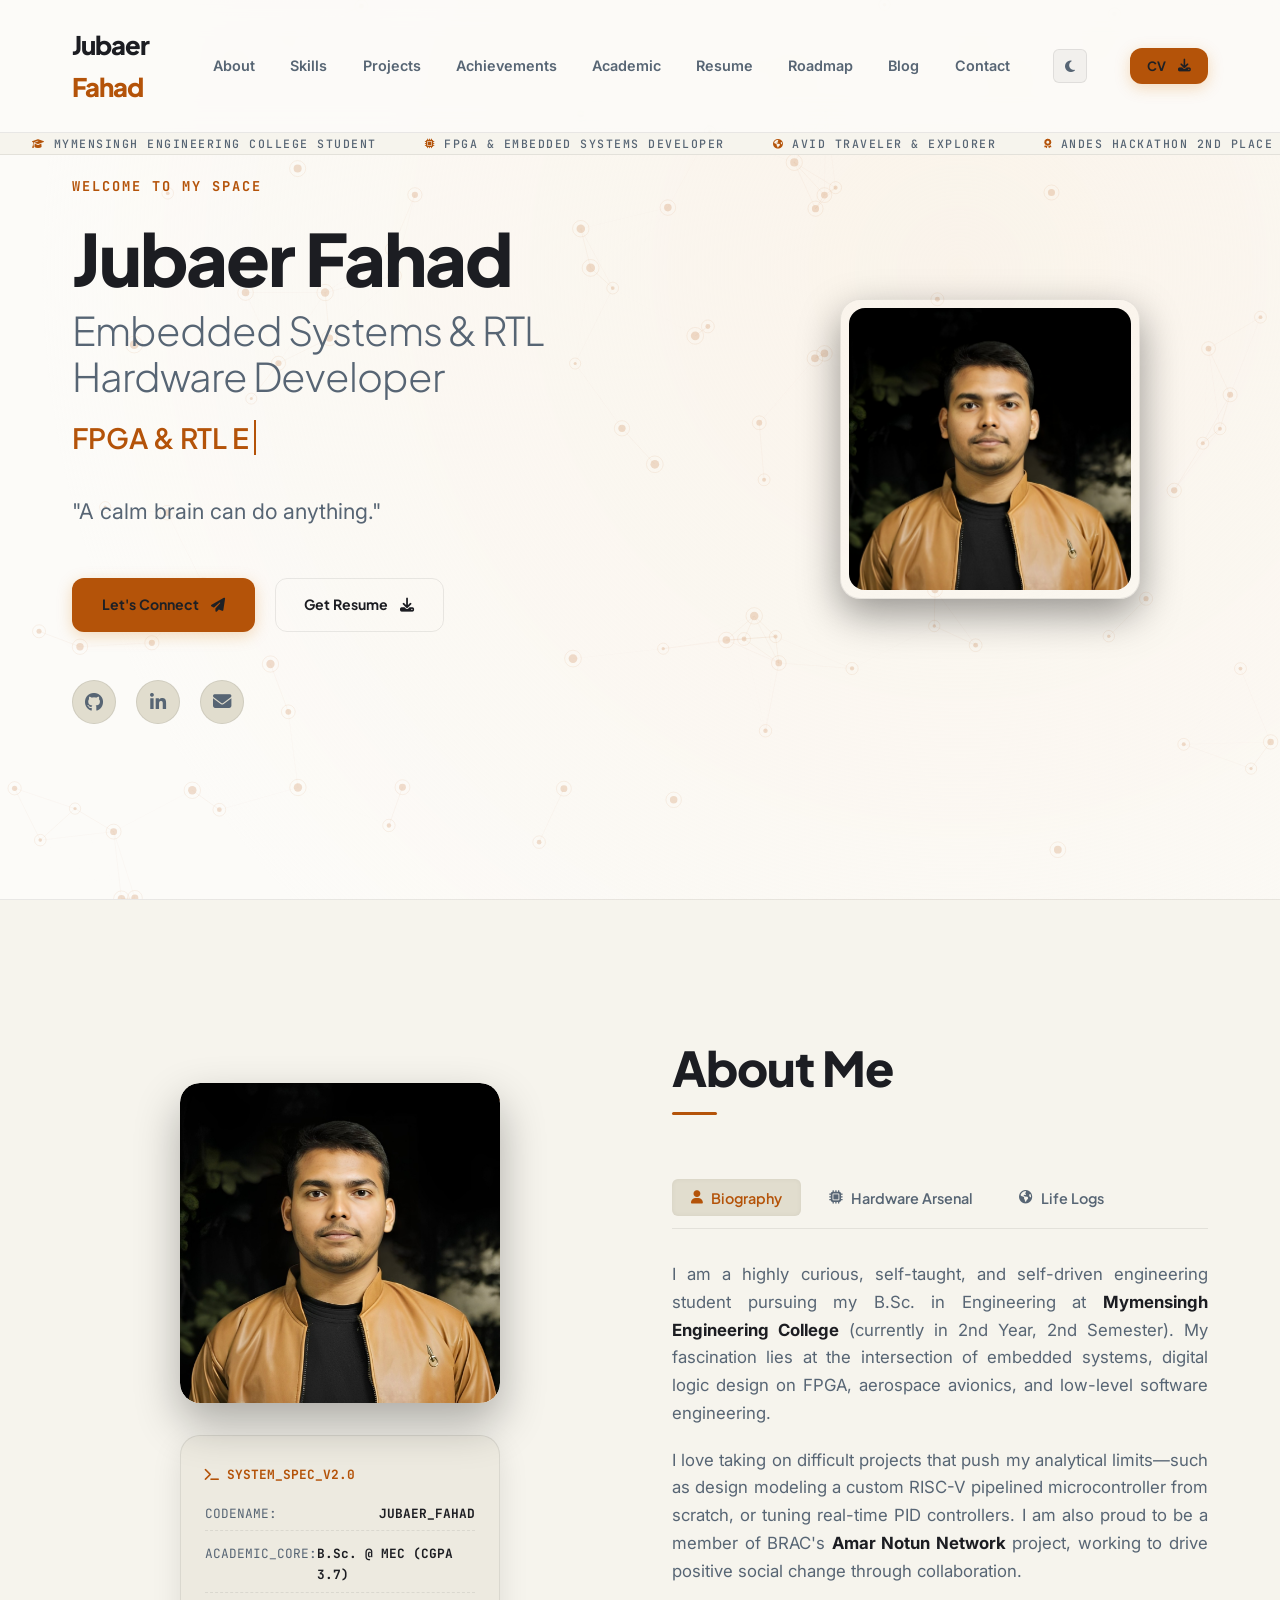
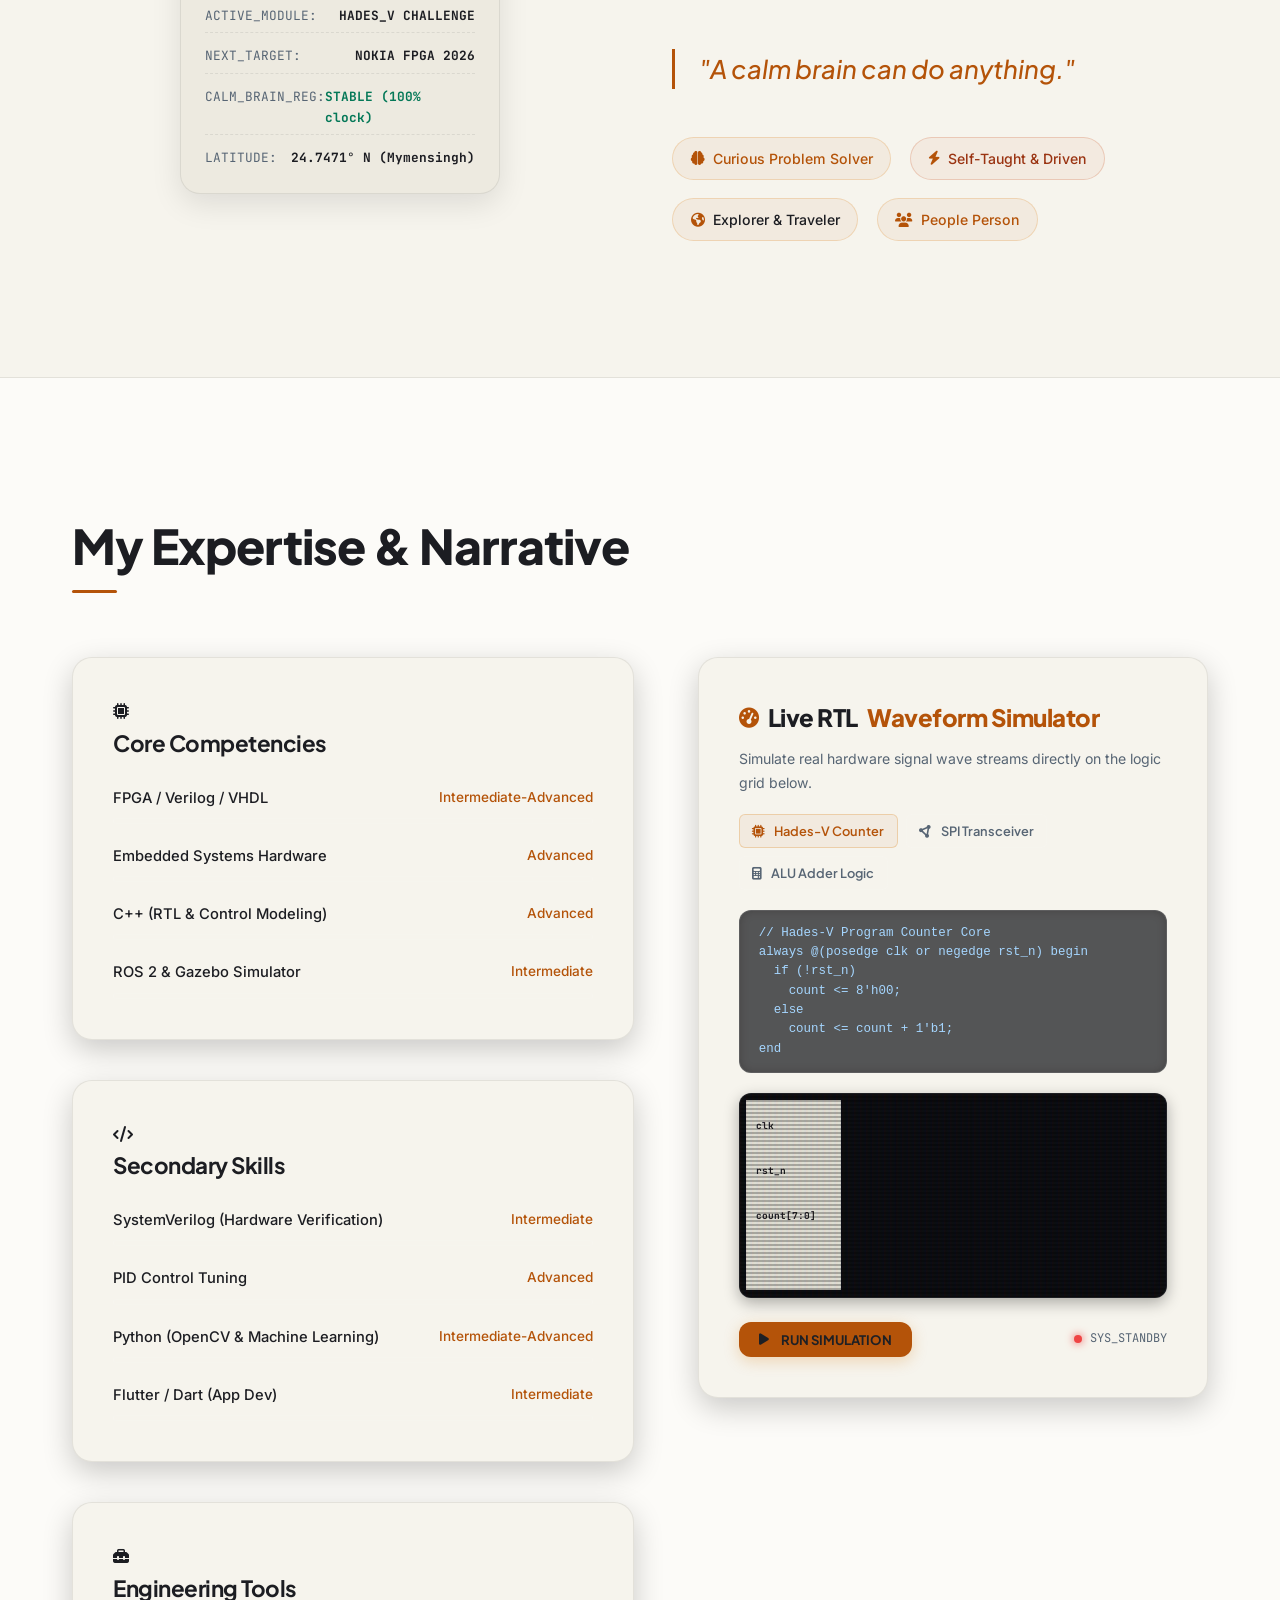
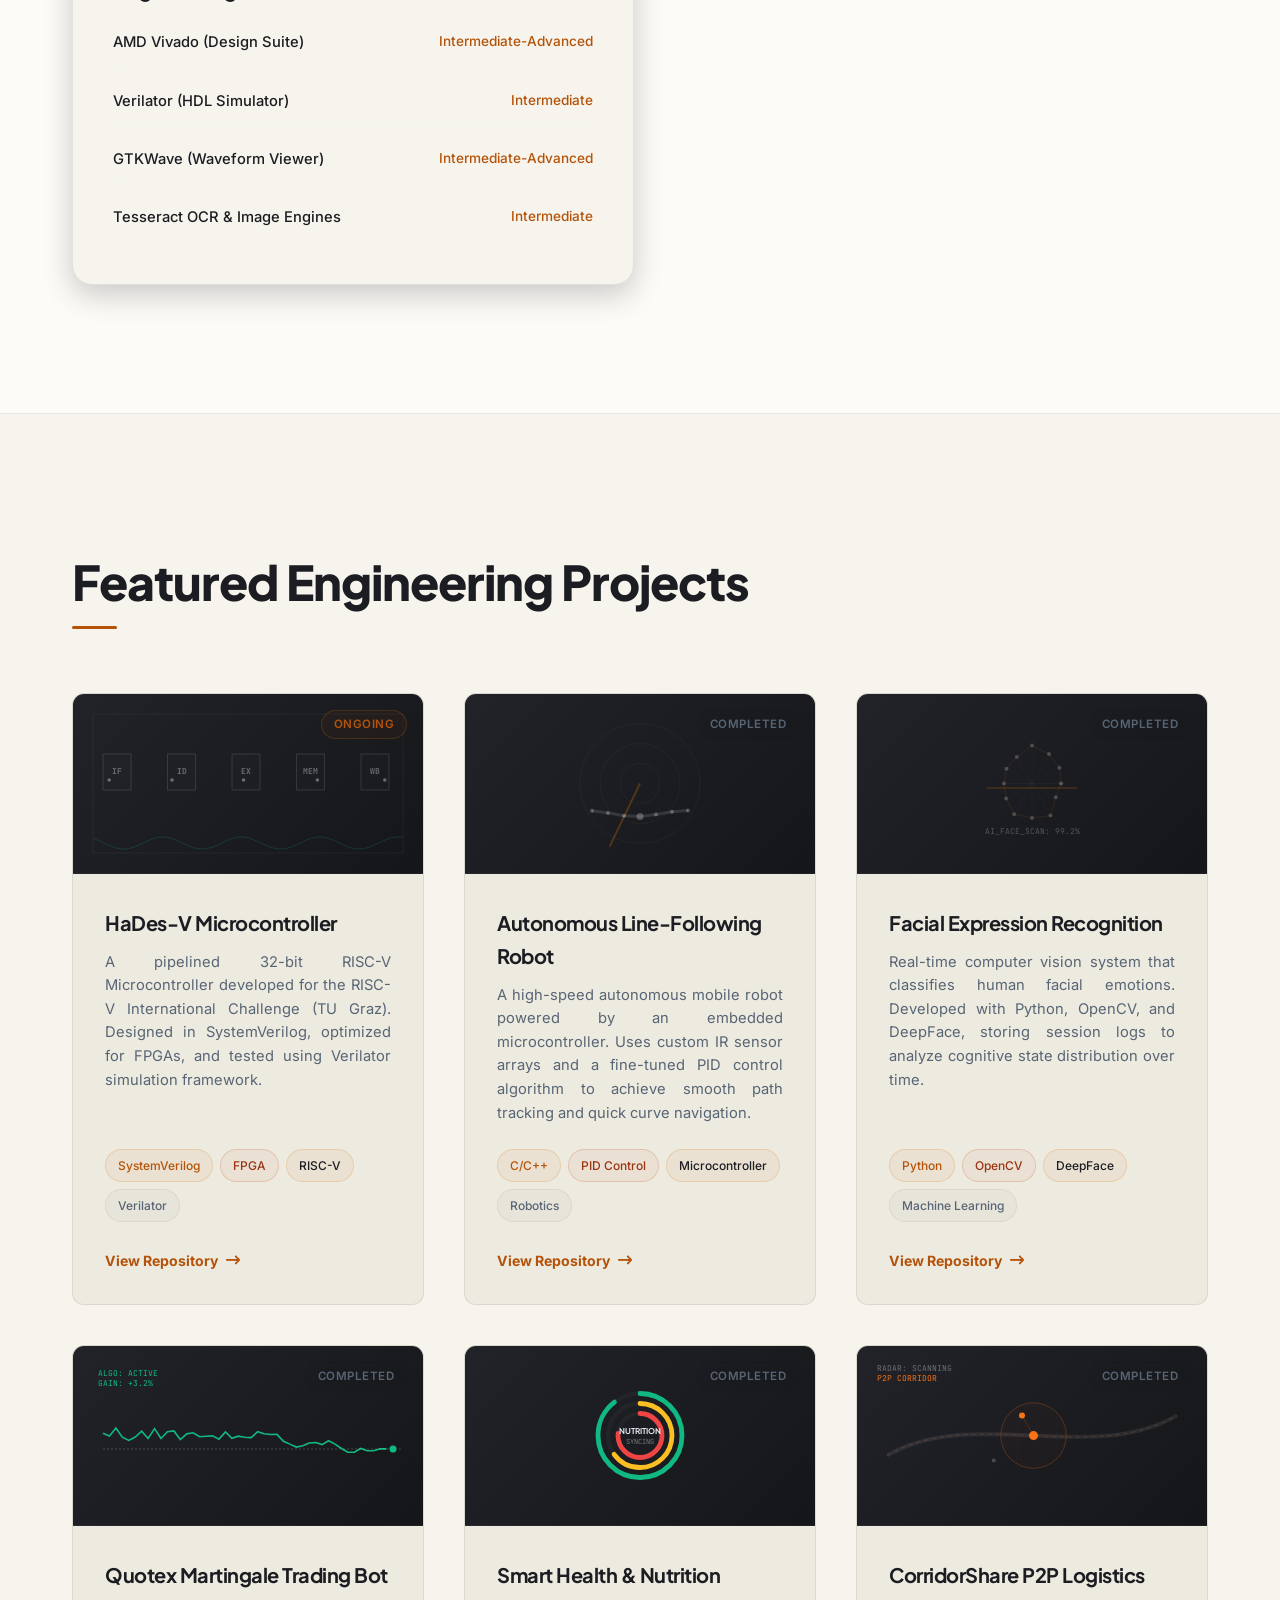
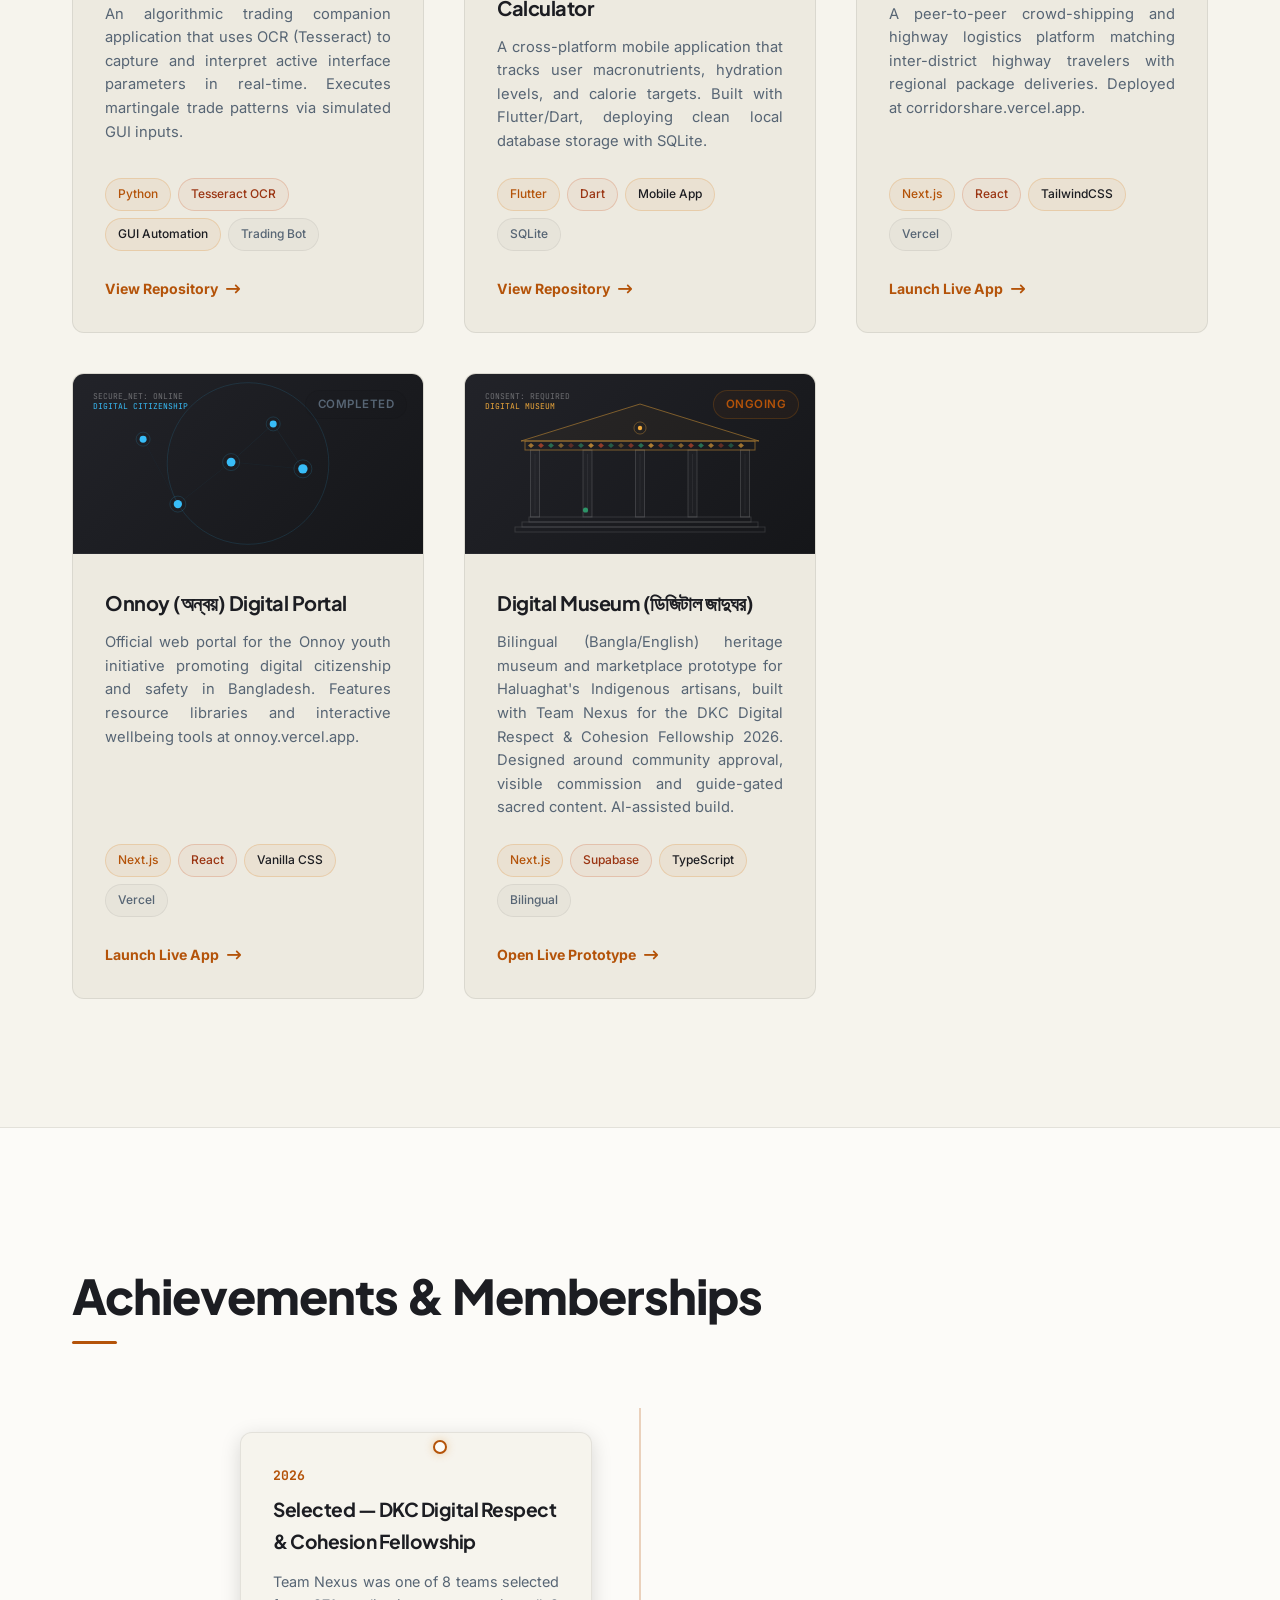
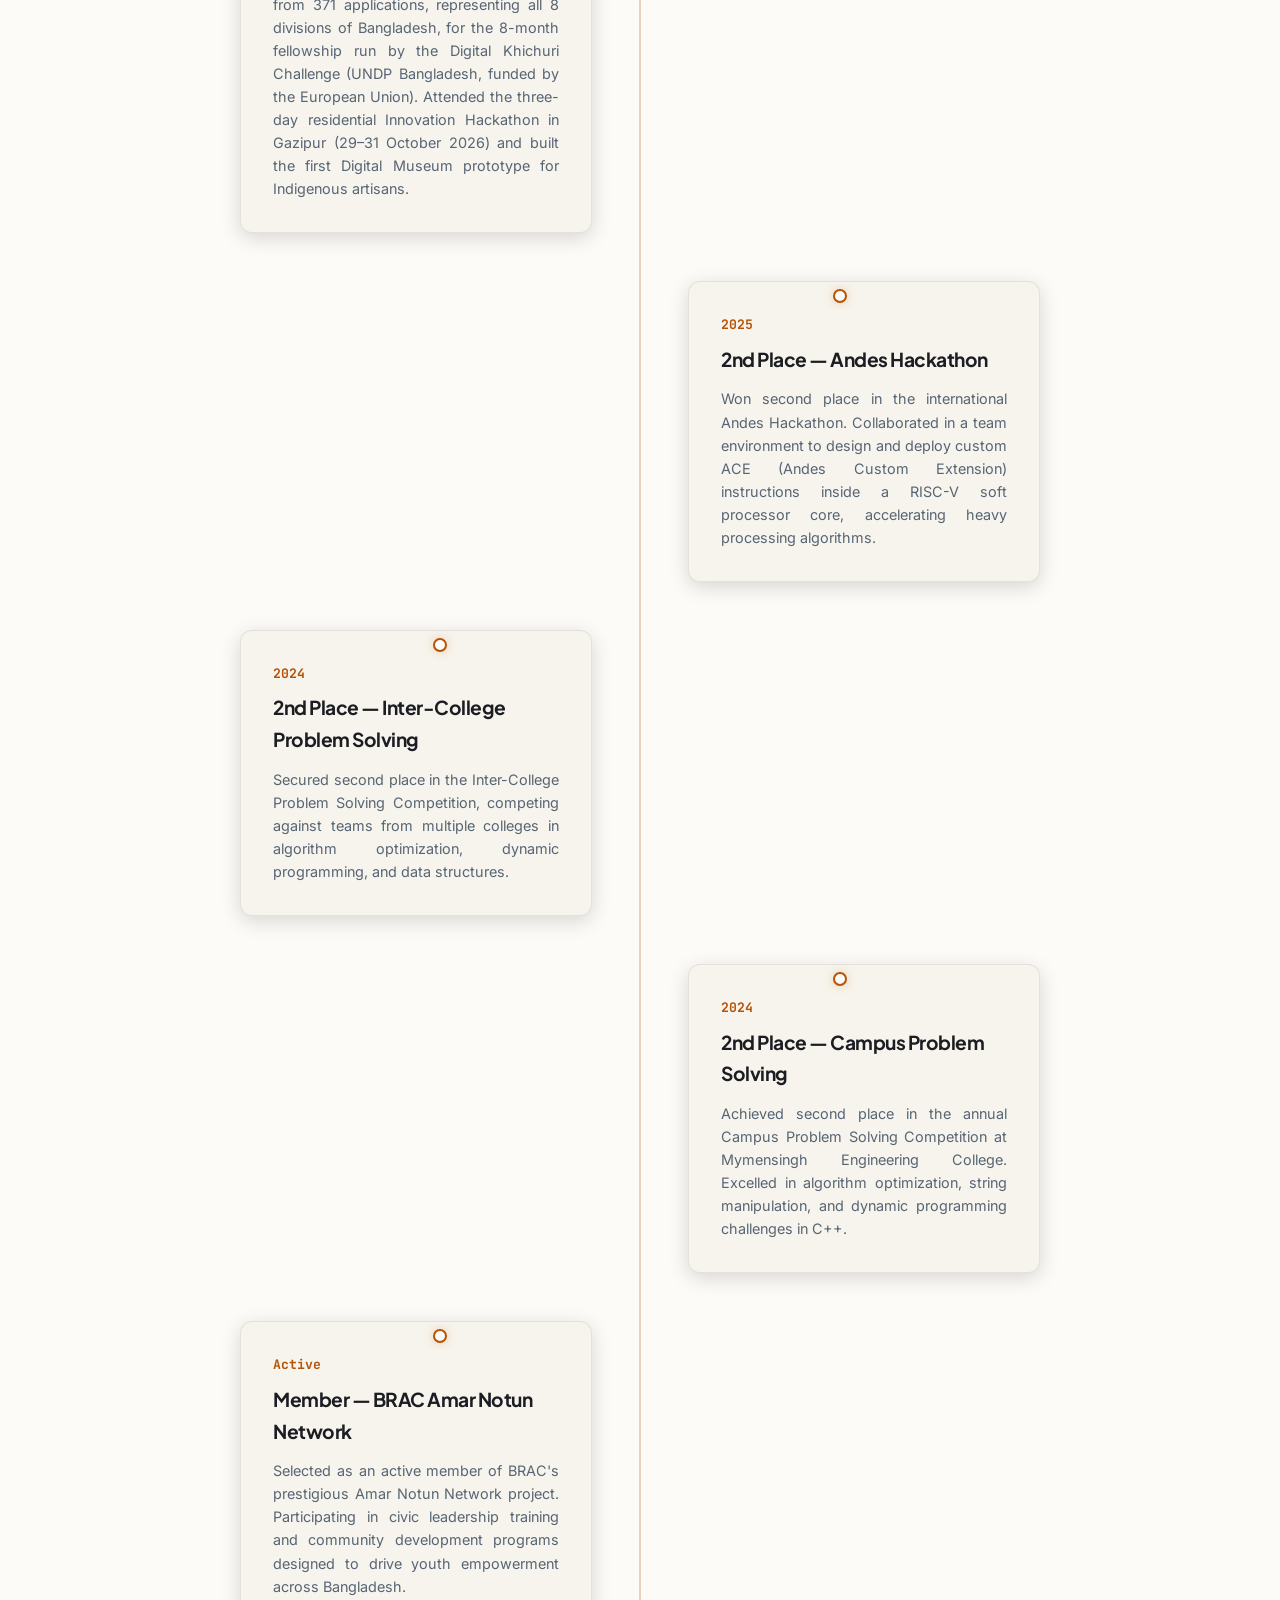
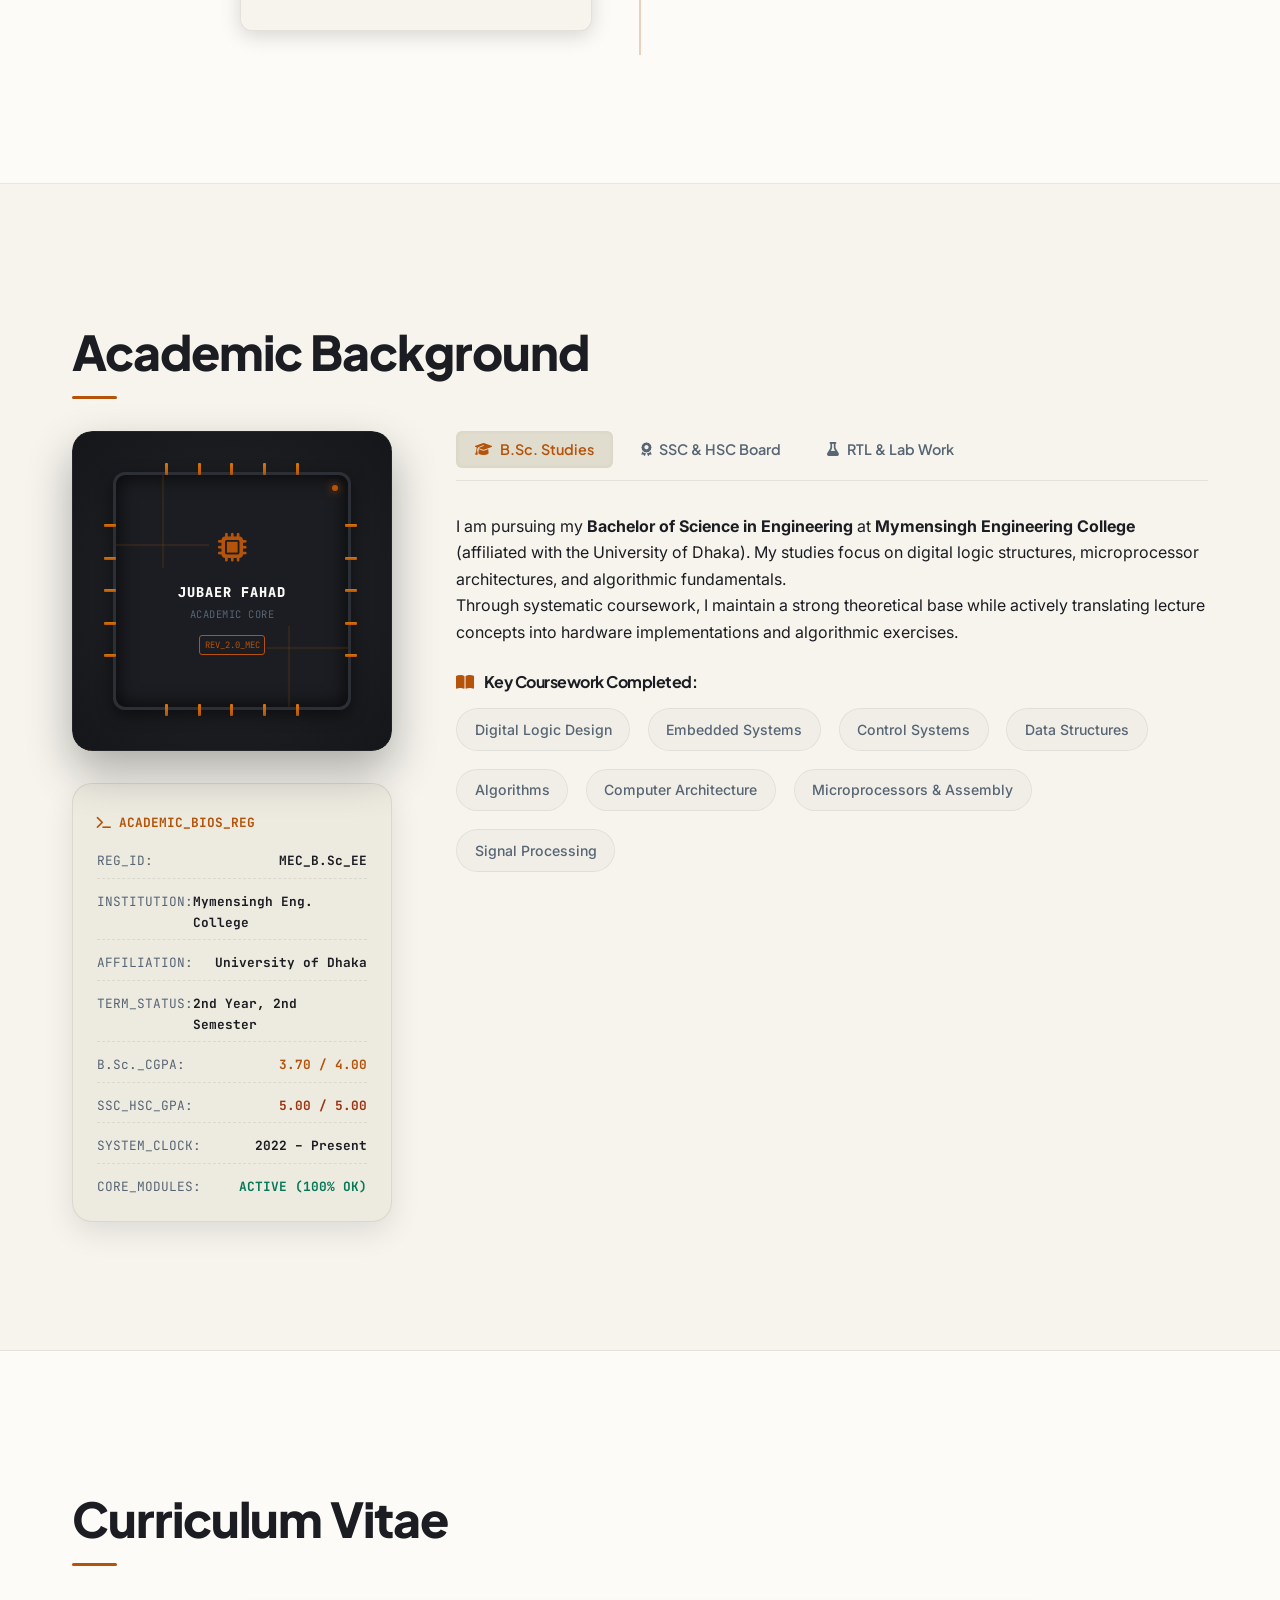
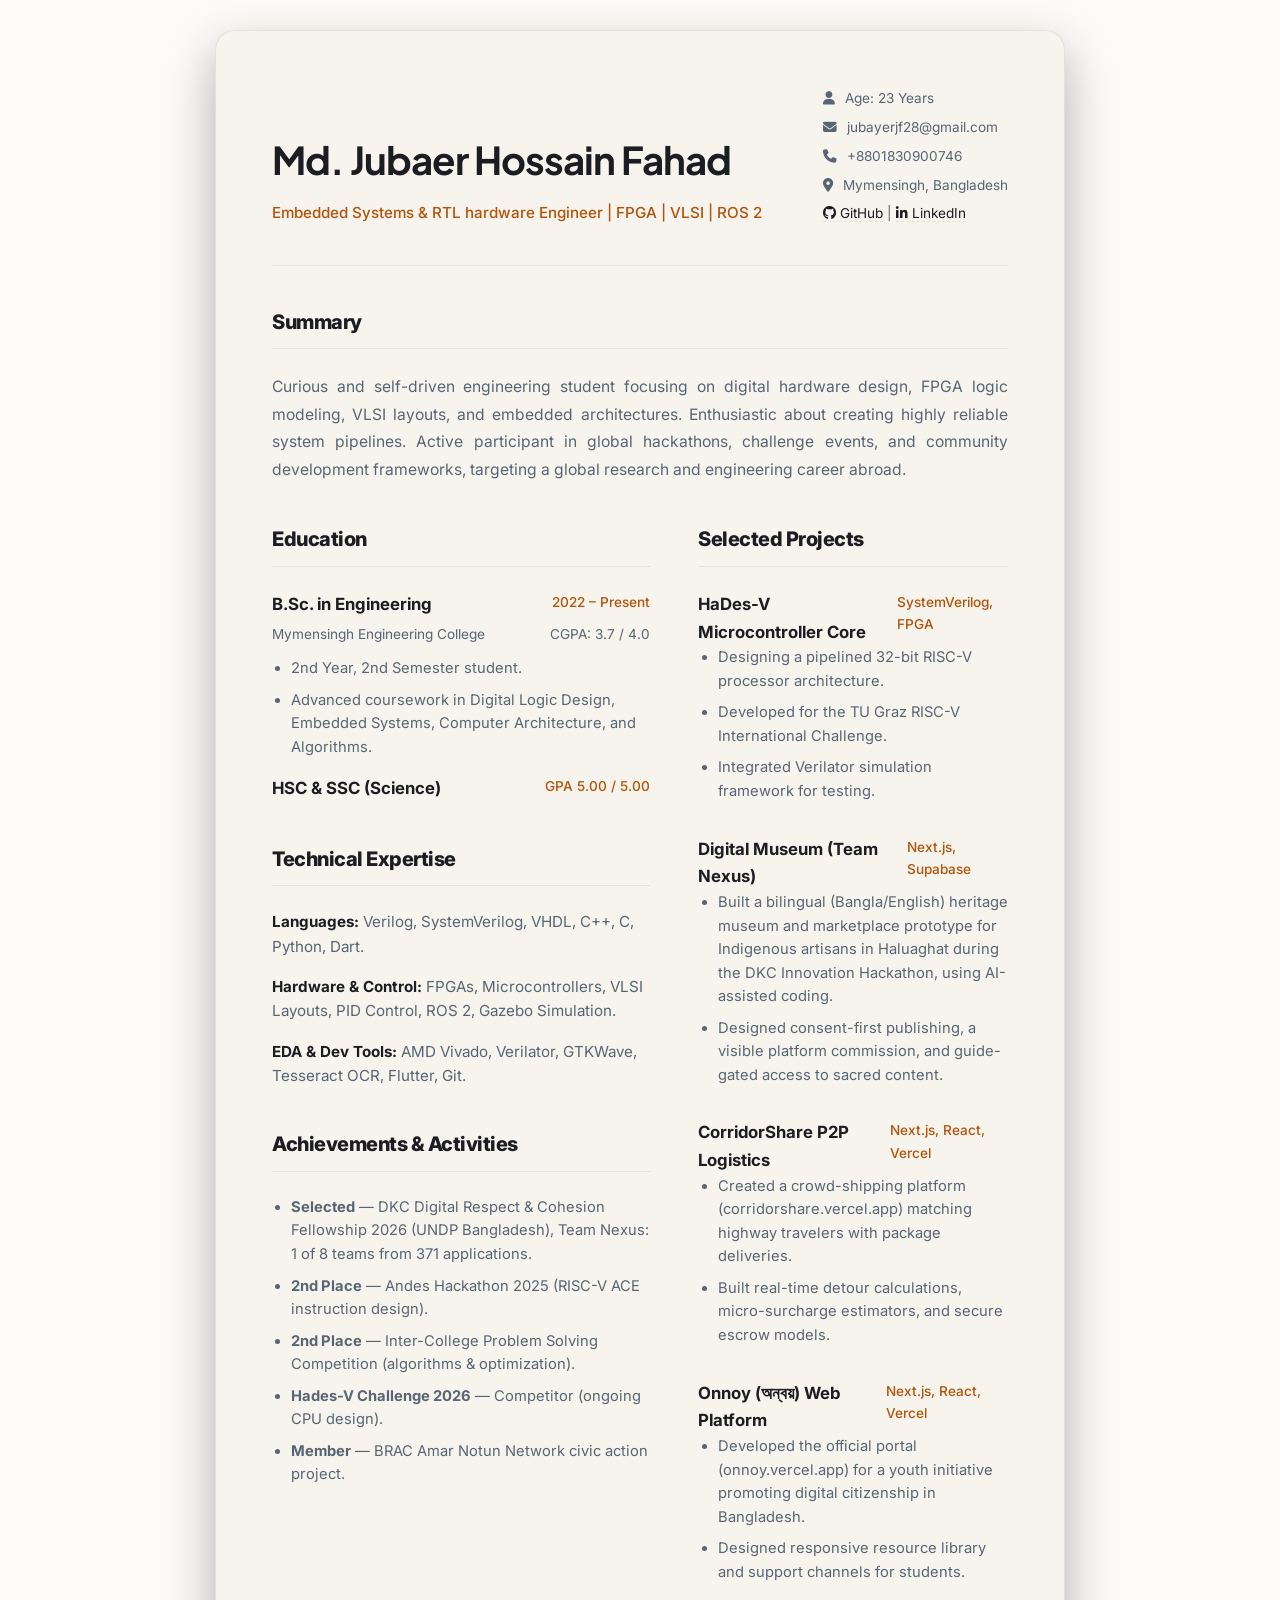
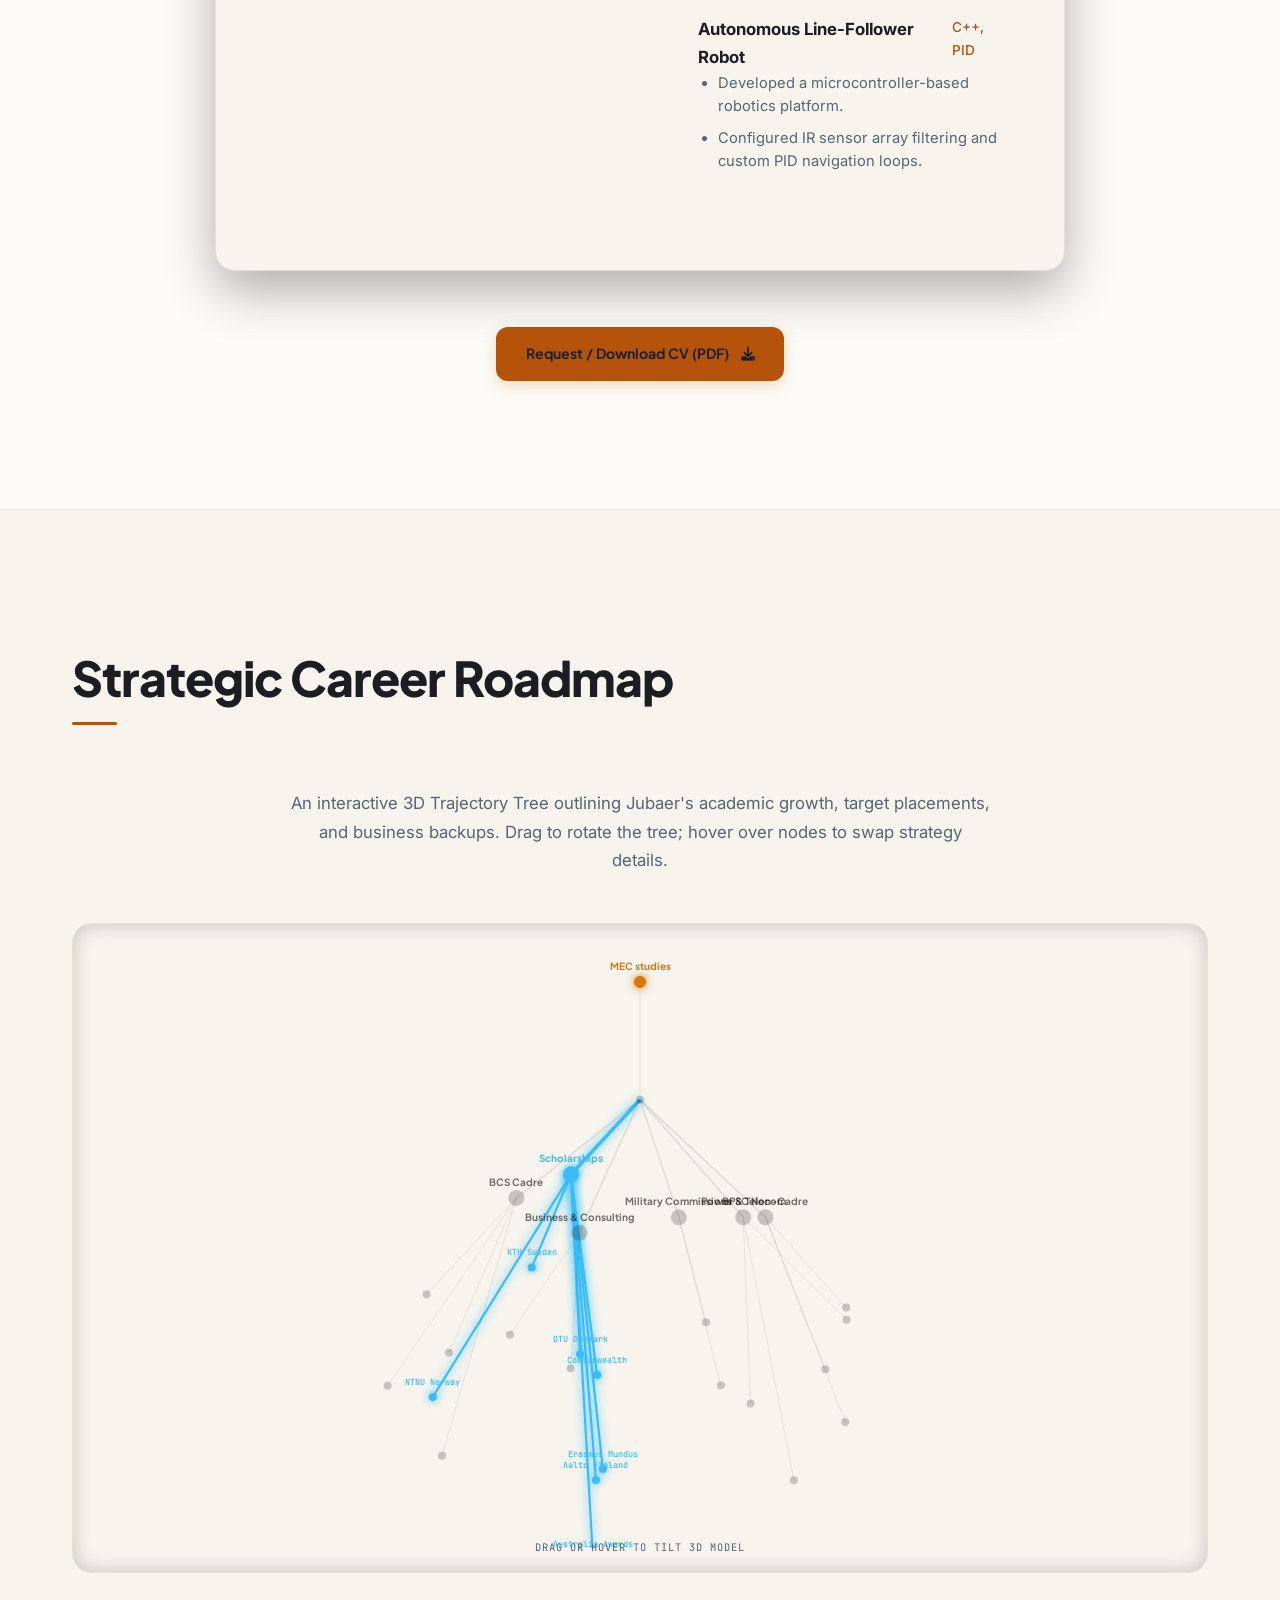
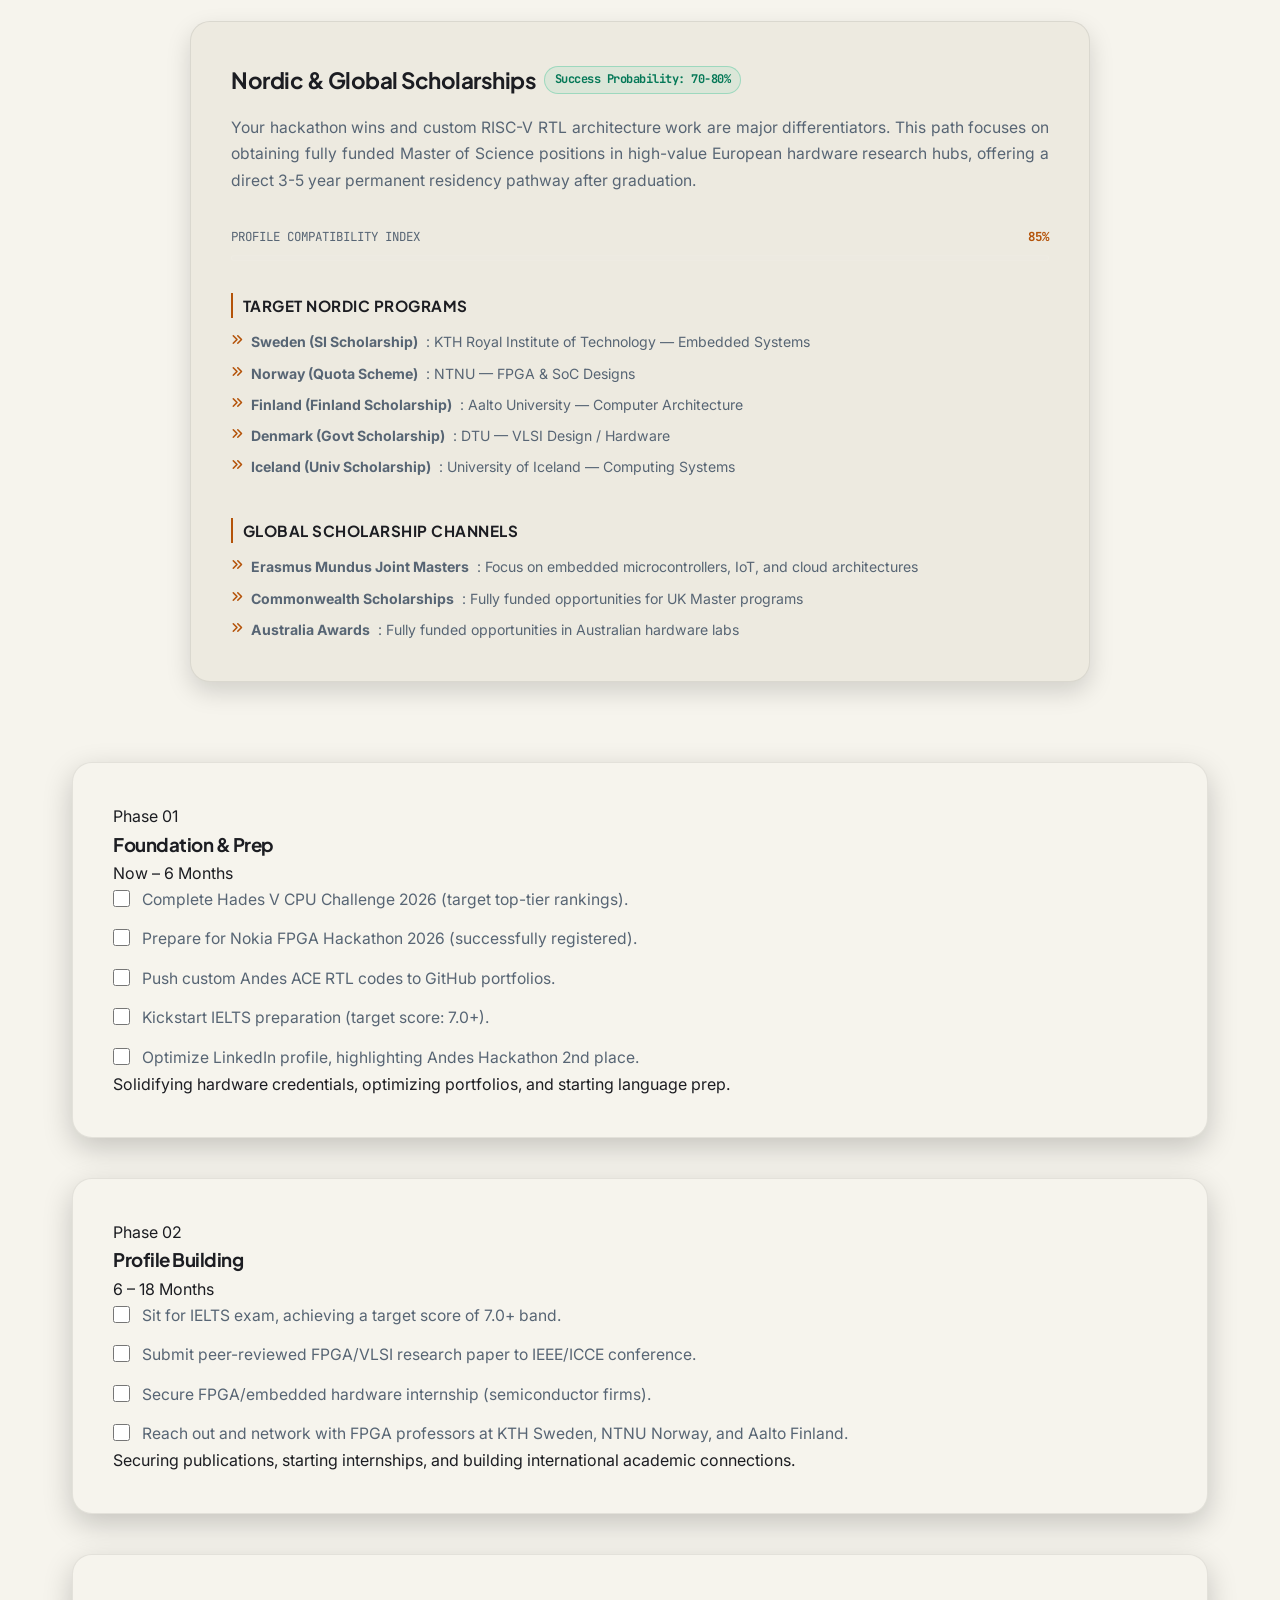
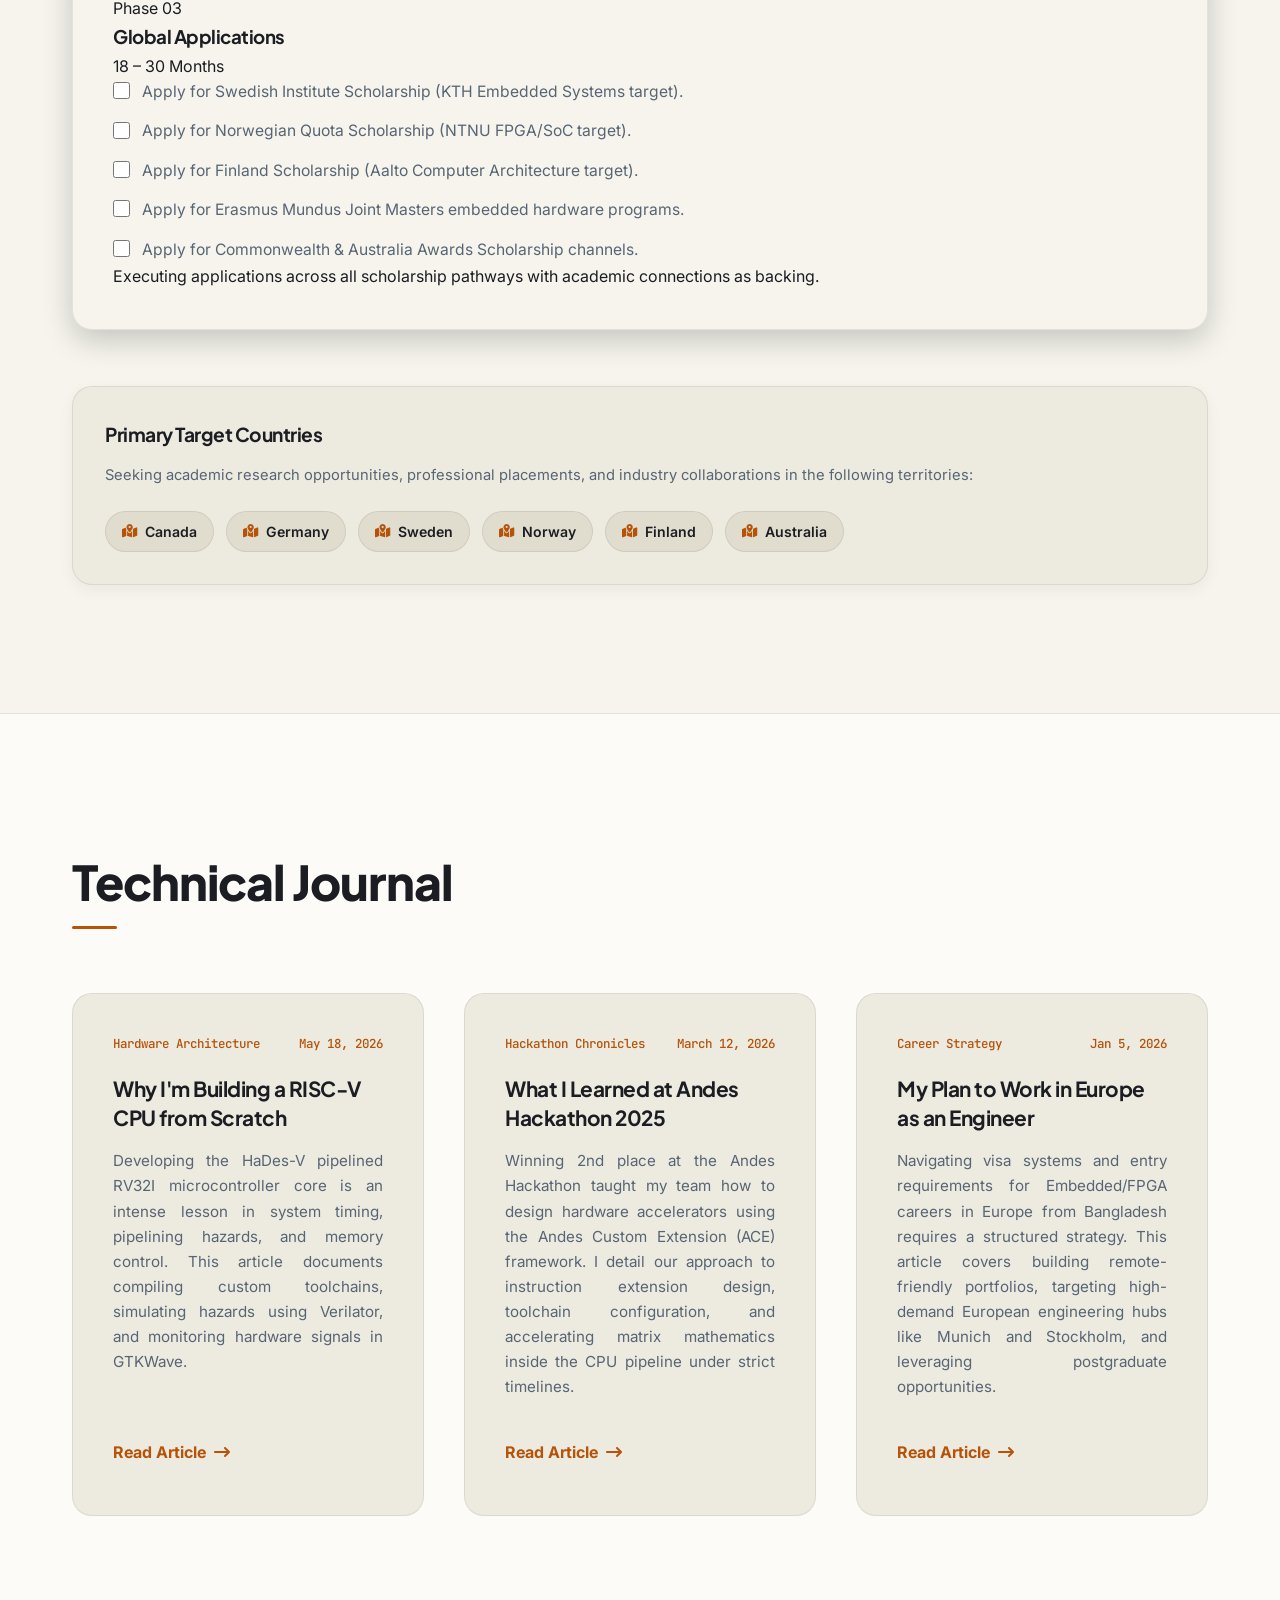
==== commit 46456deb: "Add DKC fellowship and Digital Museum to timeline, projects and CV; correct Andes placement wording" ====
--- a/index.html
+++ b/index.html
@@ -4,7 +4,7 @@
   <meta charset="UTF-8">
   <meta name="viewport" content="width=device-width, initial-scale=1.0">
   <title>Jubaer Fahad | Embedded Systems & Aerospace Avionics Engineer</title>
-  <meta name="description" content="Portfolio of Jubaer Fahad - Embedded Systems & Aerospace Avionics Engineer, FPGA Developer, and ROS 2 enthusiast. Competitor at TU Graz RISC-V challenge, Andes Hackathon winner, and tech innovator.">
+  <meta name="description" content="Portfolio of Jubaer Fahad - Embedded Systems & Aerospace Avionics Engineer, FPGA Developer, and ROS 2 enthusiast. Competitor at TU Graz RISC-V challenge, Andes Hackathon 2nd place, and tech innovator.">
   
   <!-- FontAwesome Icons -->
   <link rel="stylesheet" href="https://cdnjs.cloudflare.com/ajax/libs/font-awesome/6.4.0/css/all.min.css">
@@ -49,13 +49,15 @@
           <div class="ticker-item"><i class="fa-solid fa-graduation-cap"></i> Mymensingh Engineering College Student</div>
           <div class="ticker-item"><i class="fa-solid fa-microchip"></i> FPGA & Embedded Systems Developer</div>
           <div class="ticker-item"><i class="fa-solid fa-earth-americas"></i> Avid Traveler & Explorer</div>
-          <div class="ticker-item"><i class="fa-solid fa-award"></i> Andes Hackathon Winner</div>
+          <div class="ticker-item"><i class="fa-solid fa-award"></i> Andes Hackathon 2nd Place</div>
+          <div class="ticker-item"><i class="fa-solid fa-landmark"></i> DKC Digital Respect &amp; Cohesion Fellow 2026</div>
           <div class="ticker-item"><i class="fa-solid fa-users"></i> BRAC Amar Notun Network Leader</div>
           <!-- Duplicate for infinite marquee loop -->
           <div class="ticker-item"><i class="fa-solid fa-graduation-cap"></i> Mymensingh Engineering College Student</div>
           <div class="ticker-item"><i class="fa-solid fa-microchip"></i> FPGA & Embedded Systems Developer</div>
           <div class="ticker-item"><i class="fa-solid fa-earth-americas"></i> Avid Traveler & Explorer</div>
-          <div class="ticker-item"><i class="fa-solid fa-award"></i> Andes Hackathon Winner</div>
+          <div class="ticker-item"><i class="fa-solid fa-award"></i> Andes Hackathon 2nd Place</div>
+          <div class="ticker-item"><i class="fa-solid fa-landmark"></i> DKC Digital Respect &amp; Cohesion Fellow 2026</div>
           <div class="ticker-item"><i class="fa-solid fa-users"></i> BRAC Amar Notun Network Leader</div>
         </div>
       </div>
@@ -554,6 +556,27 @@
           </div>
         </div>
 
+        <!-- Project H: Digital Museum (DKC Fellowship) -->
+        <div class="project-card reveal reveal-delay-2">
+          <div class="project-img-wrapper">
+            <span class="project-status ongoing">Ongoing</span>
+            <canvas id="project-canvas-museum" class="project-mini-canvas"></canvas>
+          </div>
+          <div class="project-body">
+            <h3 class="project-title">Digital Museum (ডিজিটাল জাদুঘর)</h3>
+            <p class="project-desc">Bilingual (Bangla/English) heritage museum and marketplace prototype for Haluaghat's Indigenous artisans, built with Team Nexus for the DKC Digital Respect &amp; Cohesion Fellowship 2026. Designed around community approval, visible commission and guide-gated sacred content. AI-assisted build.</p>
+            <div class="project-tags">
+              <span class="badge badge-cyan">Next.js</span>
+              <span class="badge badge-coral">Supabase</span>
+              <span class="badge badge-gold">TypeScript</span>
+              <span class="badge">Bilingual</span>
+            </div>
+            <a href="https://digital-museum-nu.vercel.app/en" target="_blank" rel="noopener noreferrer" class="project-link">
+              Open Live Prototype <i class="fa-solid fa-arrow-right-long"></i>
+            </a>
+          </div>
+        </div>
+
       </div>
     </div>
   </section>
@@ -568,14 +591,24 @@
         <div class="timeline-item timeline-item-left reveal">
           <div class="timeline-dot"></div>
           <div class="timeline-card">
+            <span class="timeline-date">2026</span>
+            <h3>Selected — DKC Digital Respect &amp; Cohesion Fellowship</h3>
+            <p>Team Nexus was one of 8 teams selected from 371 applications, representing all 8 divisions of Bangladesh, for the 8-month fellowship run by the Digital Khichuri Challenge (UNDP Bangladesh, funded by the European Union). Attended the three-day residential Innovation Hackathon in Gazipur (29–31 October 2026) and built the first Digital Museum prototype for Indigenous artisans.</p>
+          </div>
+        </div>
+
+        <!-- Timeline Item 2 -->
+        <div class="timeline-item timeline-item-right reveal">
+          <div class="timeline-dot"></div>
+          <div class="timeline-card">
             <span class="timeline-date">2025</span>
             <h3>2nd Place — Andes Hackathon</h3>
             <p>Won second place in the international Andes Hackathon. Collaborated in a team environment to design and deploy custom ACE (Andes Custom Extension) instructions inside a RISC-V soft processor core, accelerating heavy processing algorithms.</p>
           </div>
         </div>
 
-        <!-- Timeline Item 2 -->
-        <div class="timeline-item timeline-item-right reveal">
+        <!-- Timeline Item 3 -->
+        <div class="timeline-item timeline-item-left reveal">
           <div class="timeline-dot"></div>
           <div class="timeline-card">
             <span class="timeline-date">2024</span>
@@ -584,8 +617,8 @@
           </div>
         </div>
 
-        <!-- Timeline Item 3 -->
-        <div class="timeline-item timeline-item-left reveal">
+        <!-- Timeline Item 4 -->
+        <div class="timeline-item timeline-item-right reveal">
           <div class="timeline-dot"></div>
           <div class="timeline-card">
             <span class="timeline-date">2024</span>
@@ -594,8 +627,8 @@
           </div>
         </div>
 
-        <!-- Timeline Item 4 -->
-        <div class="timeline-item timeline-item-right reveal">
+        <!-- Timeline Item 5 -->
+        <div class="timeline-item timeline-item-left reveal">
           <div class="timeline-dot"></div>
           <div class="timeline-card">
             <span class="timeline-date">Active</span>
@@ -900,6 +933,7 @@
               <div class="cv-section">
                 <div class="cv-section-title">Achievements & Activities</div>
                 <ul class="cv-item-bullets">
+                  <li><strong>Selected</strong> — DKC Digital Respect &amp; Cohesion Fellowship 2026 (UNDP Bangladesh), Team Nexus: 1 of 8 teams from 371 applications.</li>
                   <li><strong>2nd Place</strong> — Andes Hackathon 2025 (RISC-V ACE instruction design).</li>
                   <li><strong>2nd Place</strong> — Inter-College Problem Solving Competition (algorithms & optimization).</li>
                   <li><strong>Hades-V Challenge 2026</strong> — Competitor (ongoing CPU design).</li>
@@ -921,6 +955,17 @@
                     <li>Designing a pipelined 32-bit RISC-V processor architecture.</li>
                     <li>Developed for the TU Graz RISC-V International Challenge.</li>
                     <li>Integrated Verilator simulation framework for testing.</li>
+                  </ul>
+                </div>
+
+                <div class="cv-item">
+                  <div class="cv-item-header">
+                    <span>Digital Museum (Team Nexus)</span>
+                    <span>Next.js, Supabase</span>
+                  </div>
+                  <ul class="cv-item-bullets">
+                    <li>Built a bilingual (Bangla/English) heritage museum and marketplace prototype for Indigenous artisans in Haluaghat during the DKC Innovation Hackathon, using AI-assisted coding.</li>
+                    <li>Designed consent-first publishing, a visible platform commission, and guide-gated access to sacred content.</li>
                   </ul>
                 </div>
 
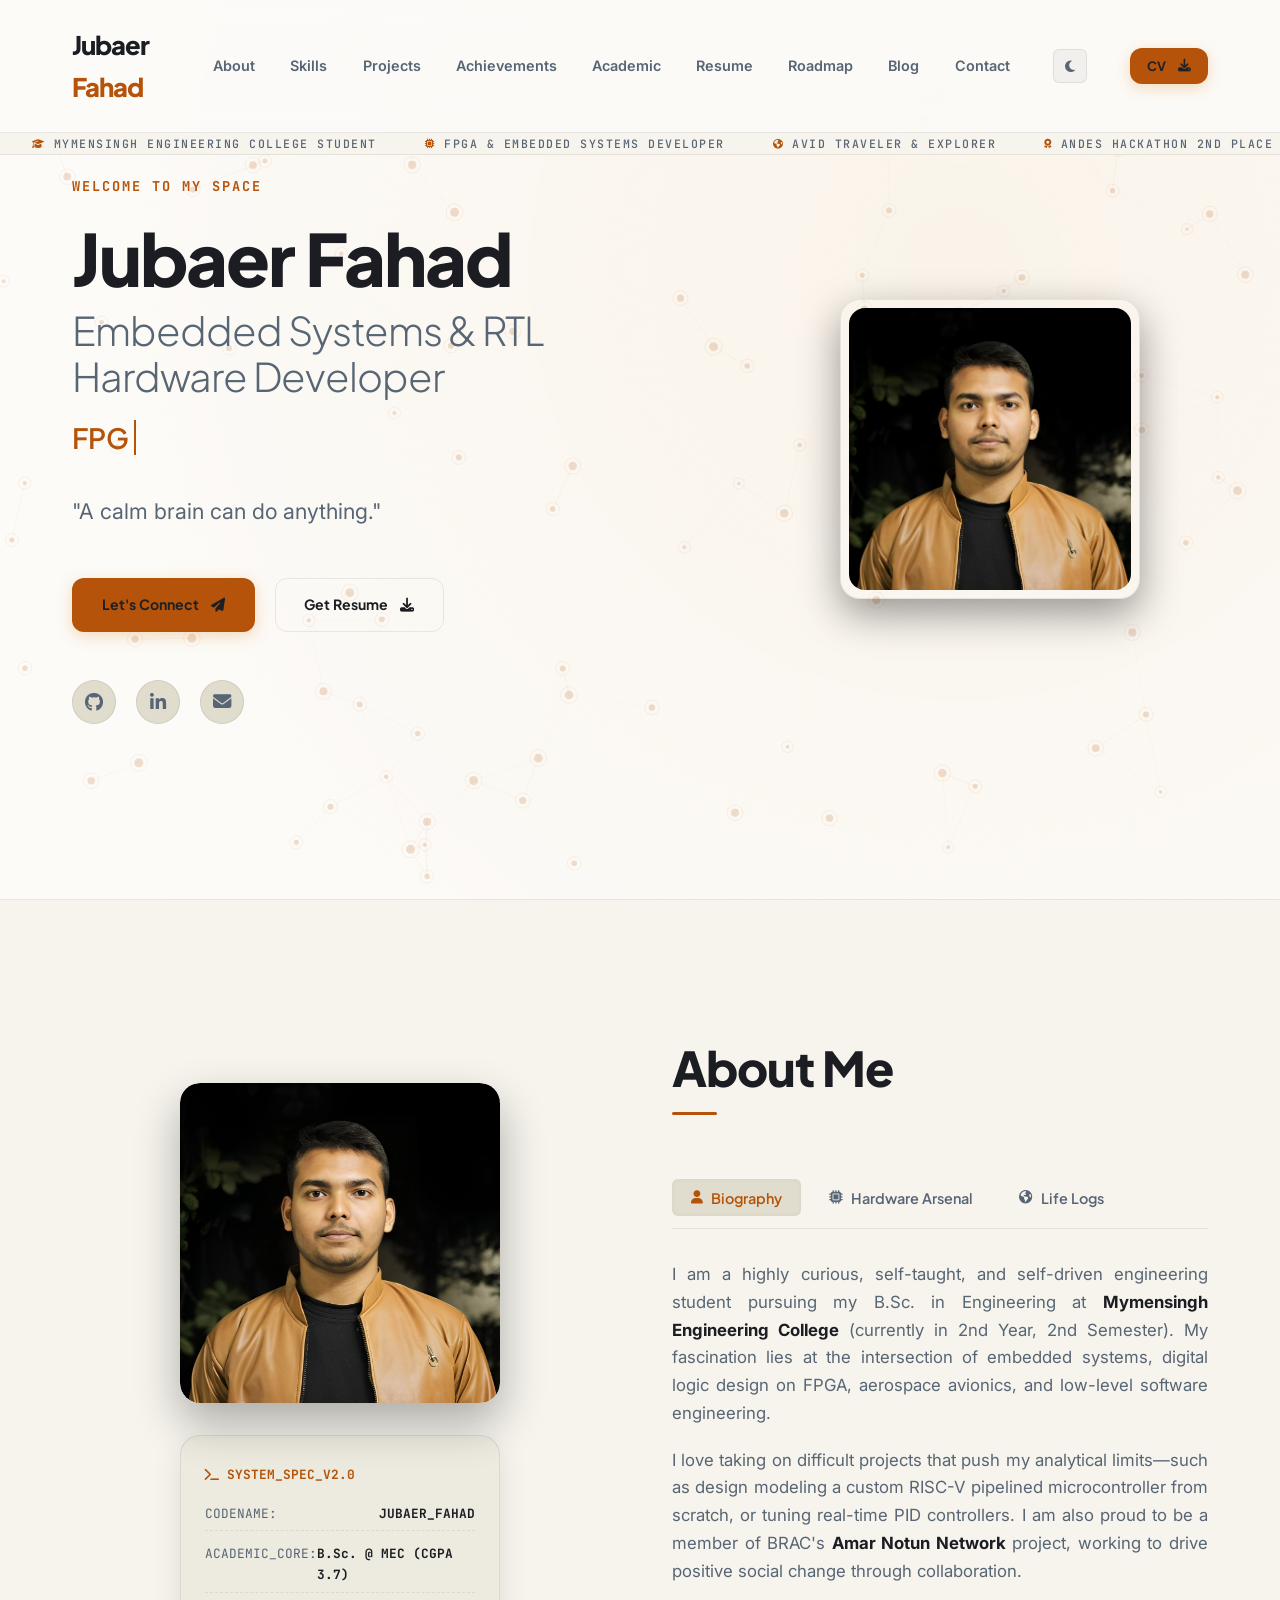
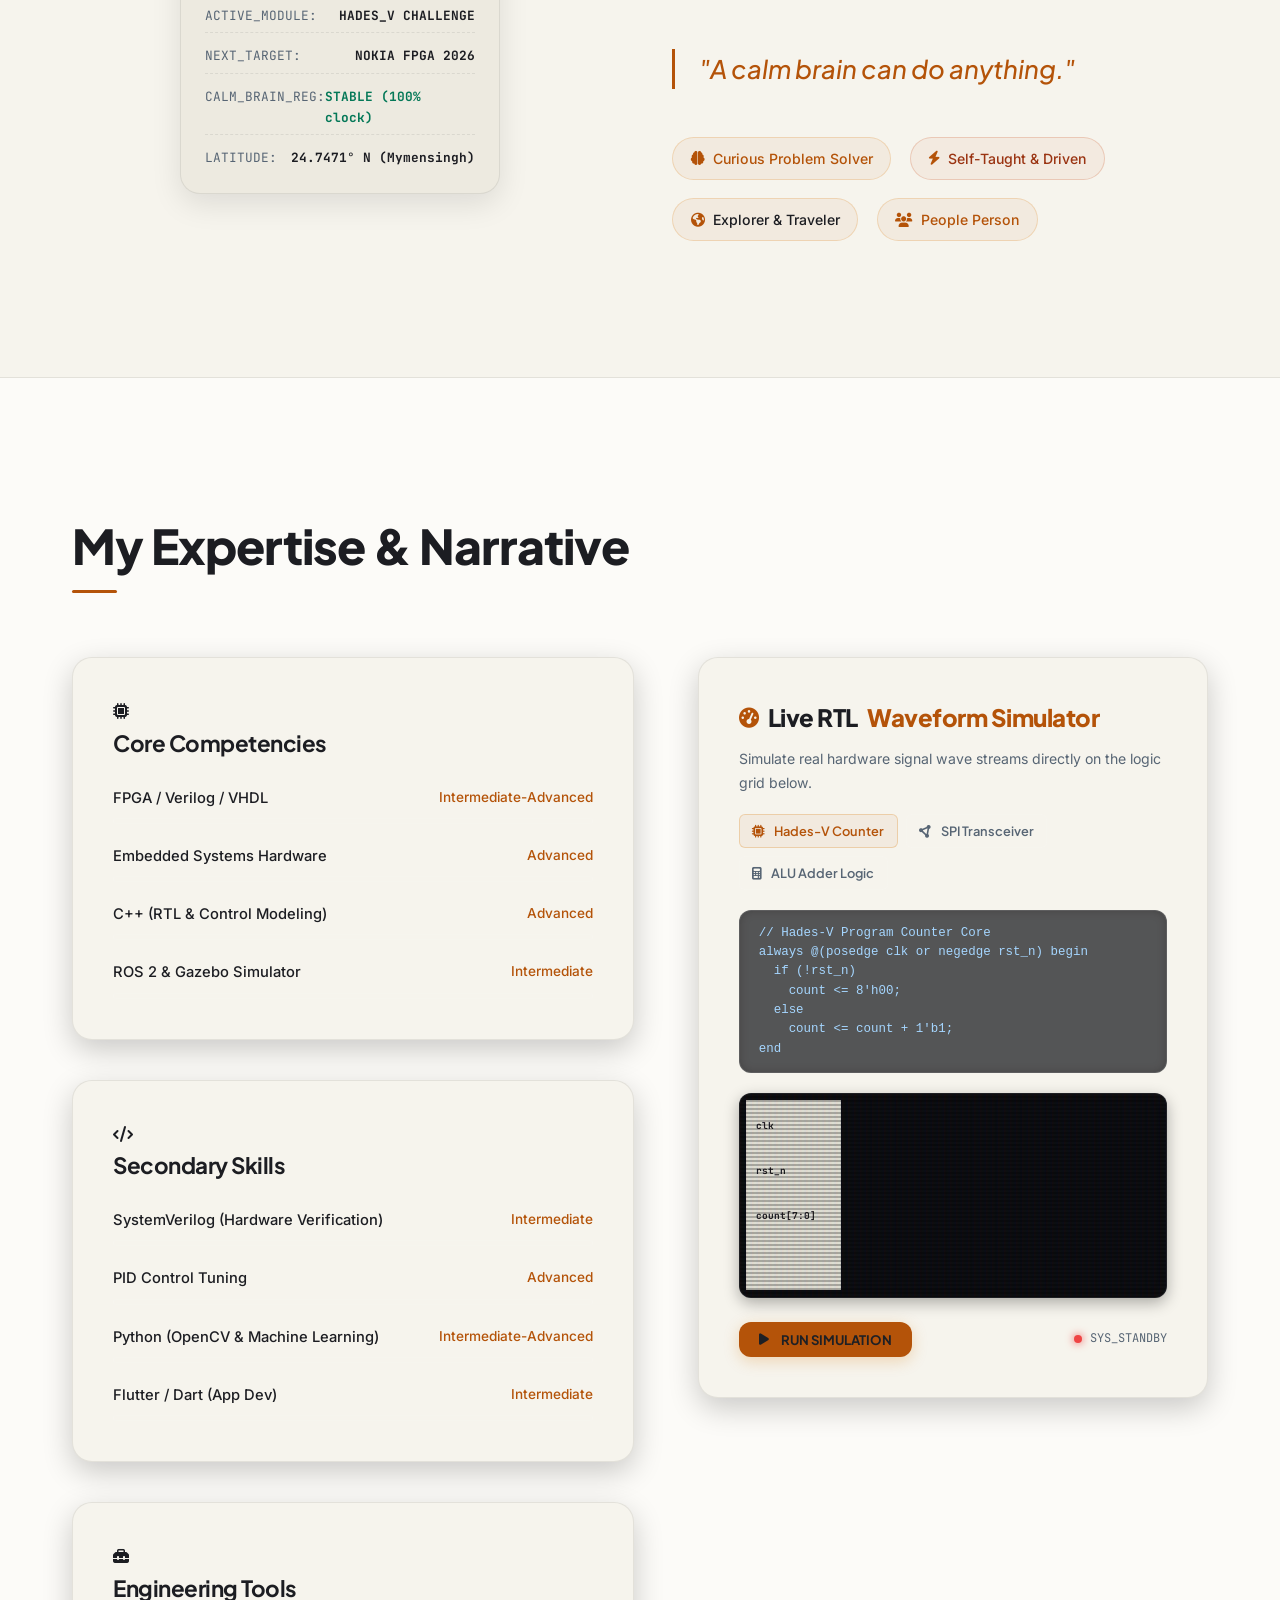
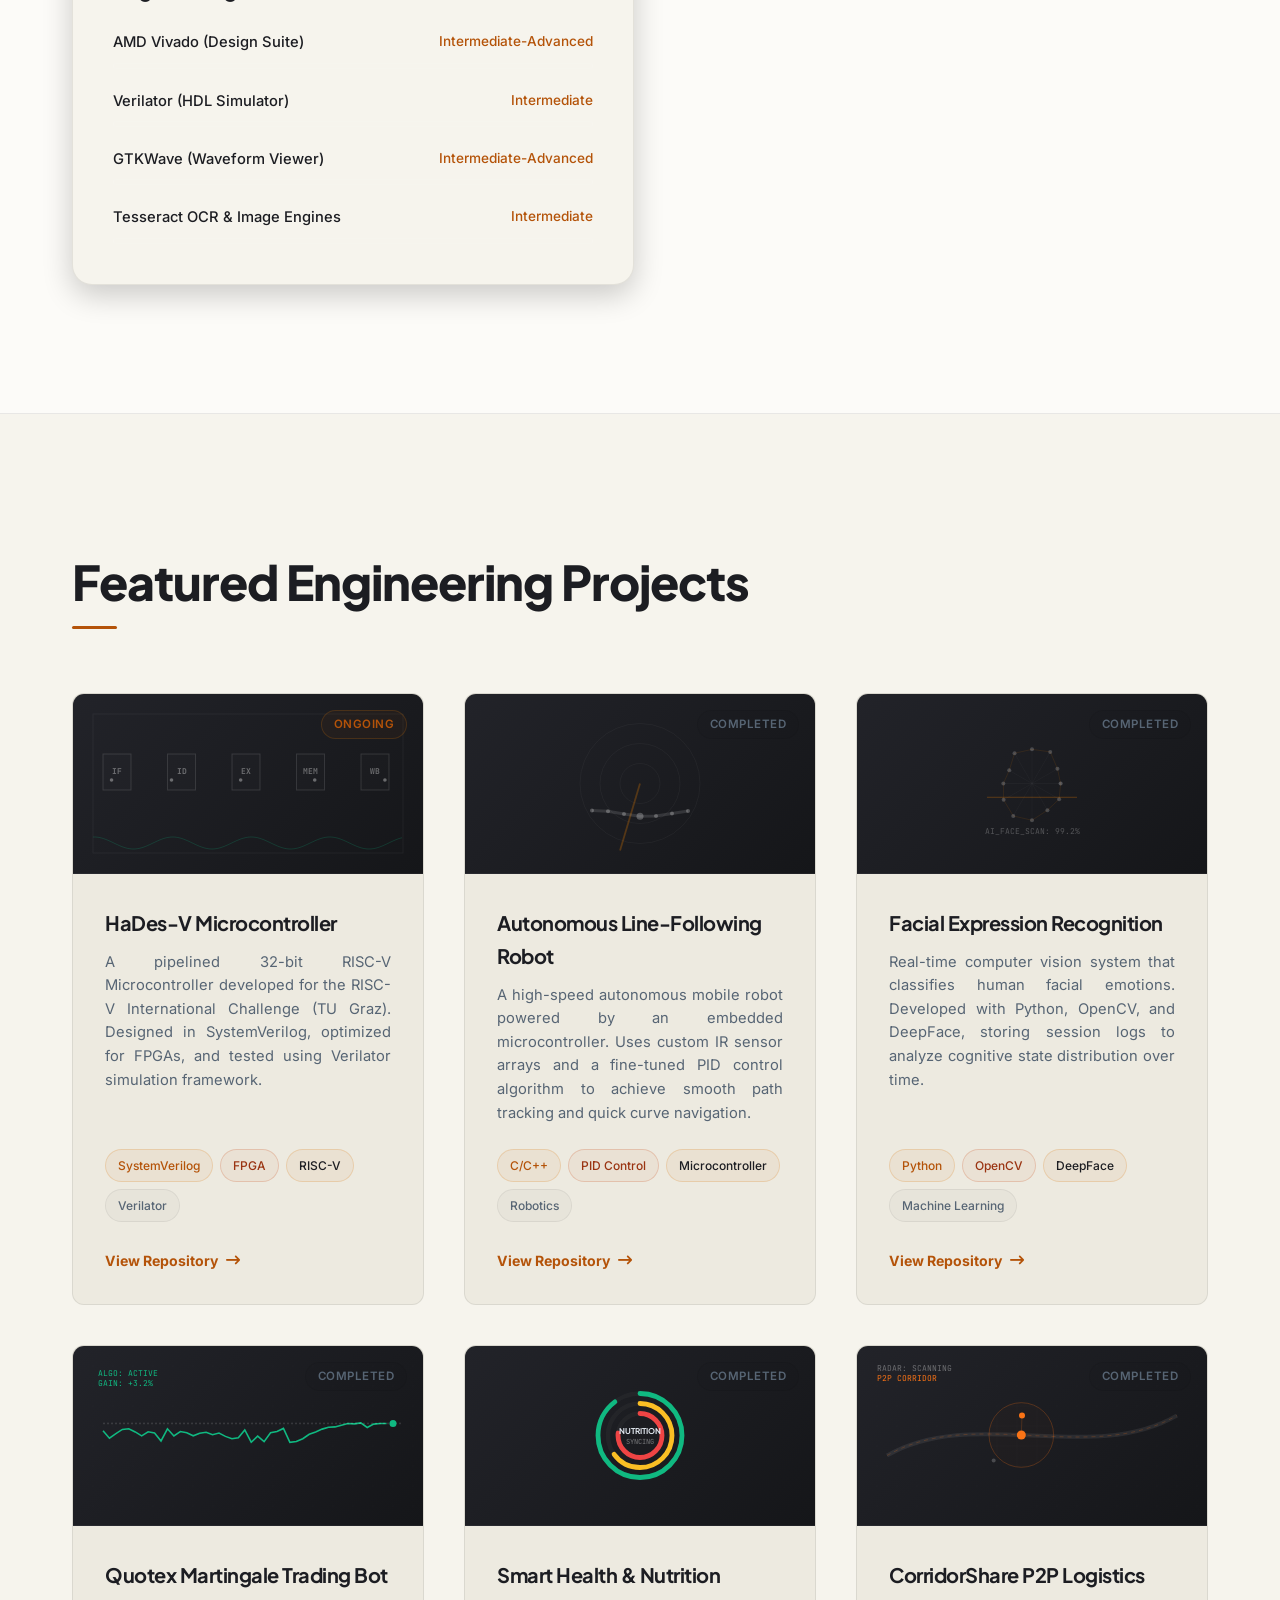
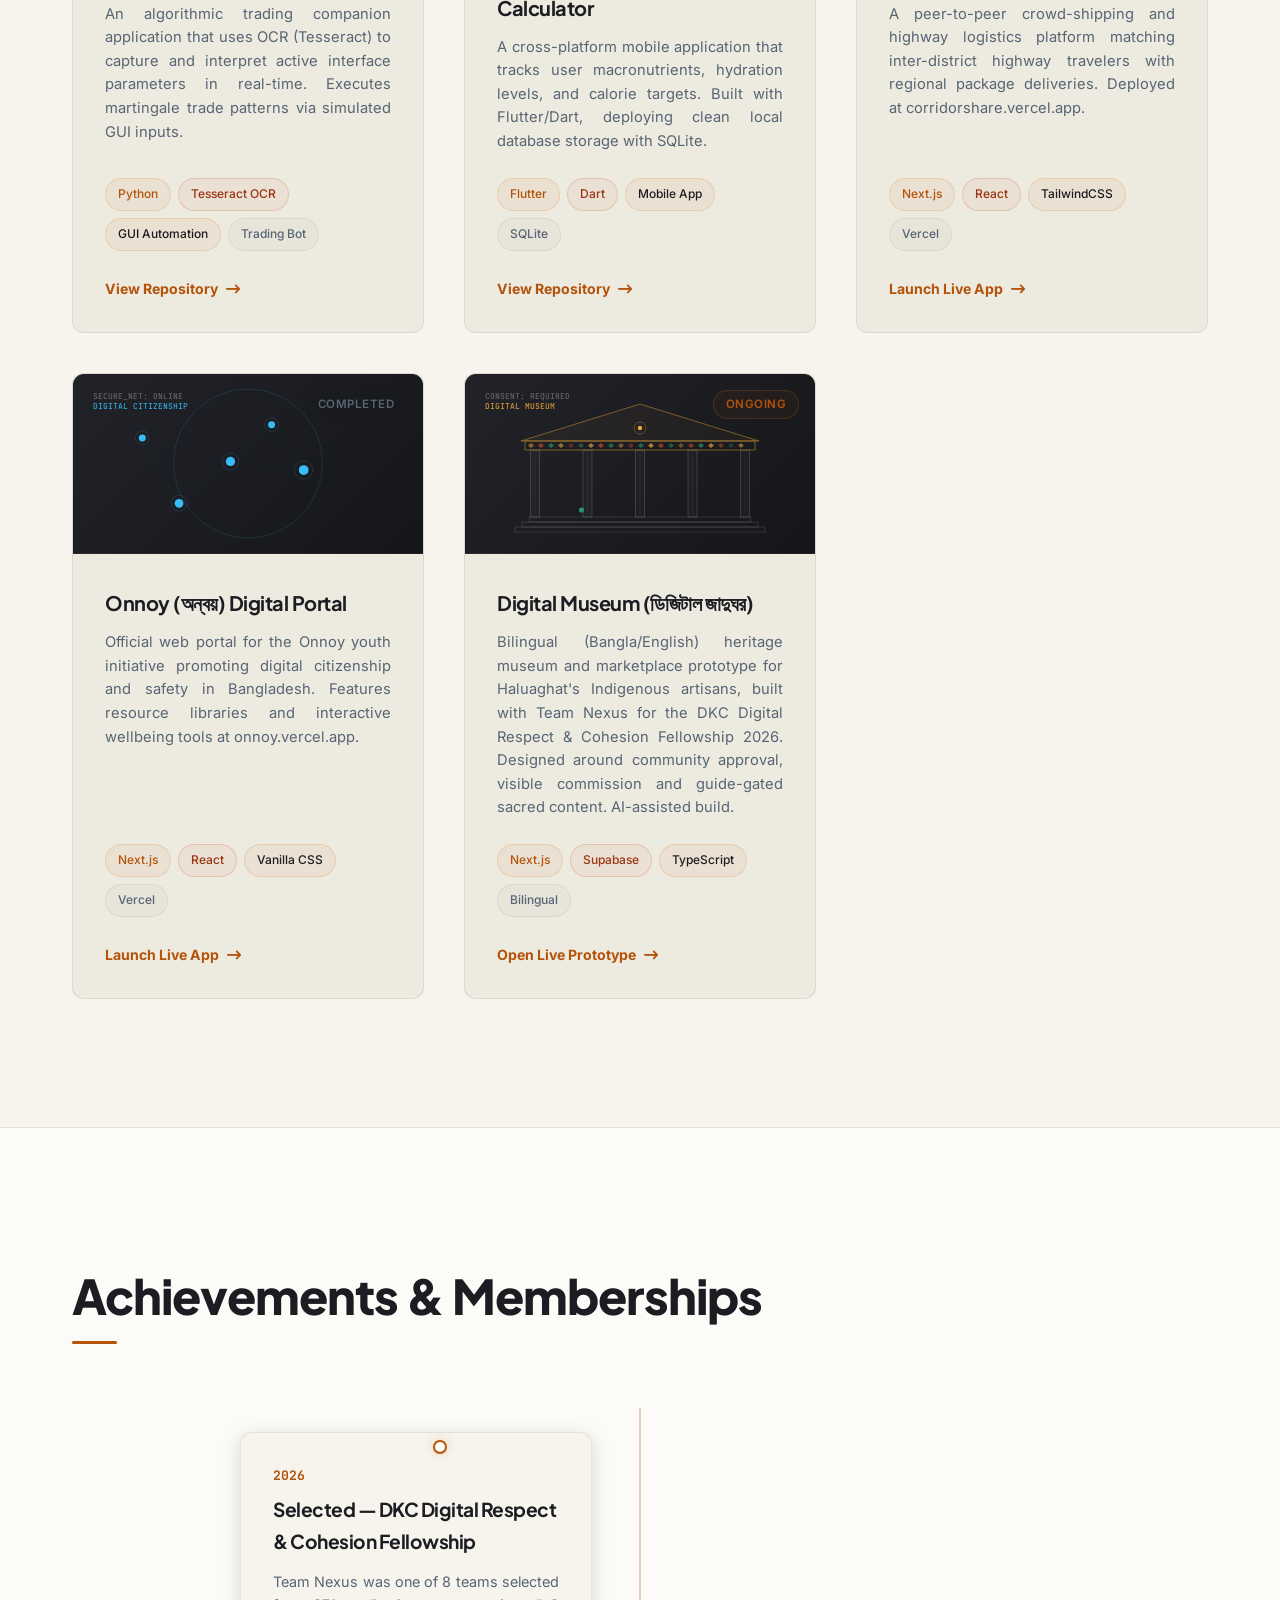
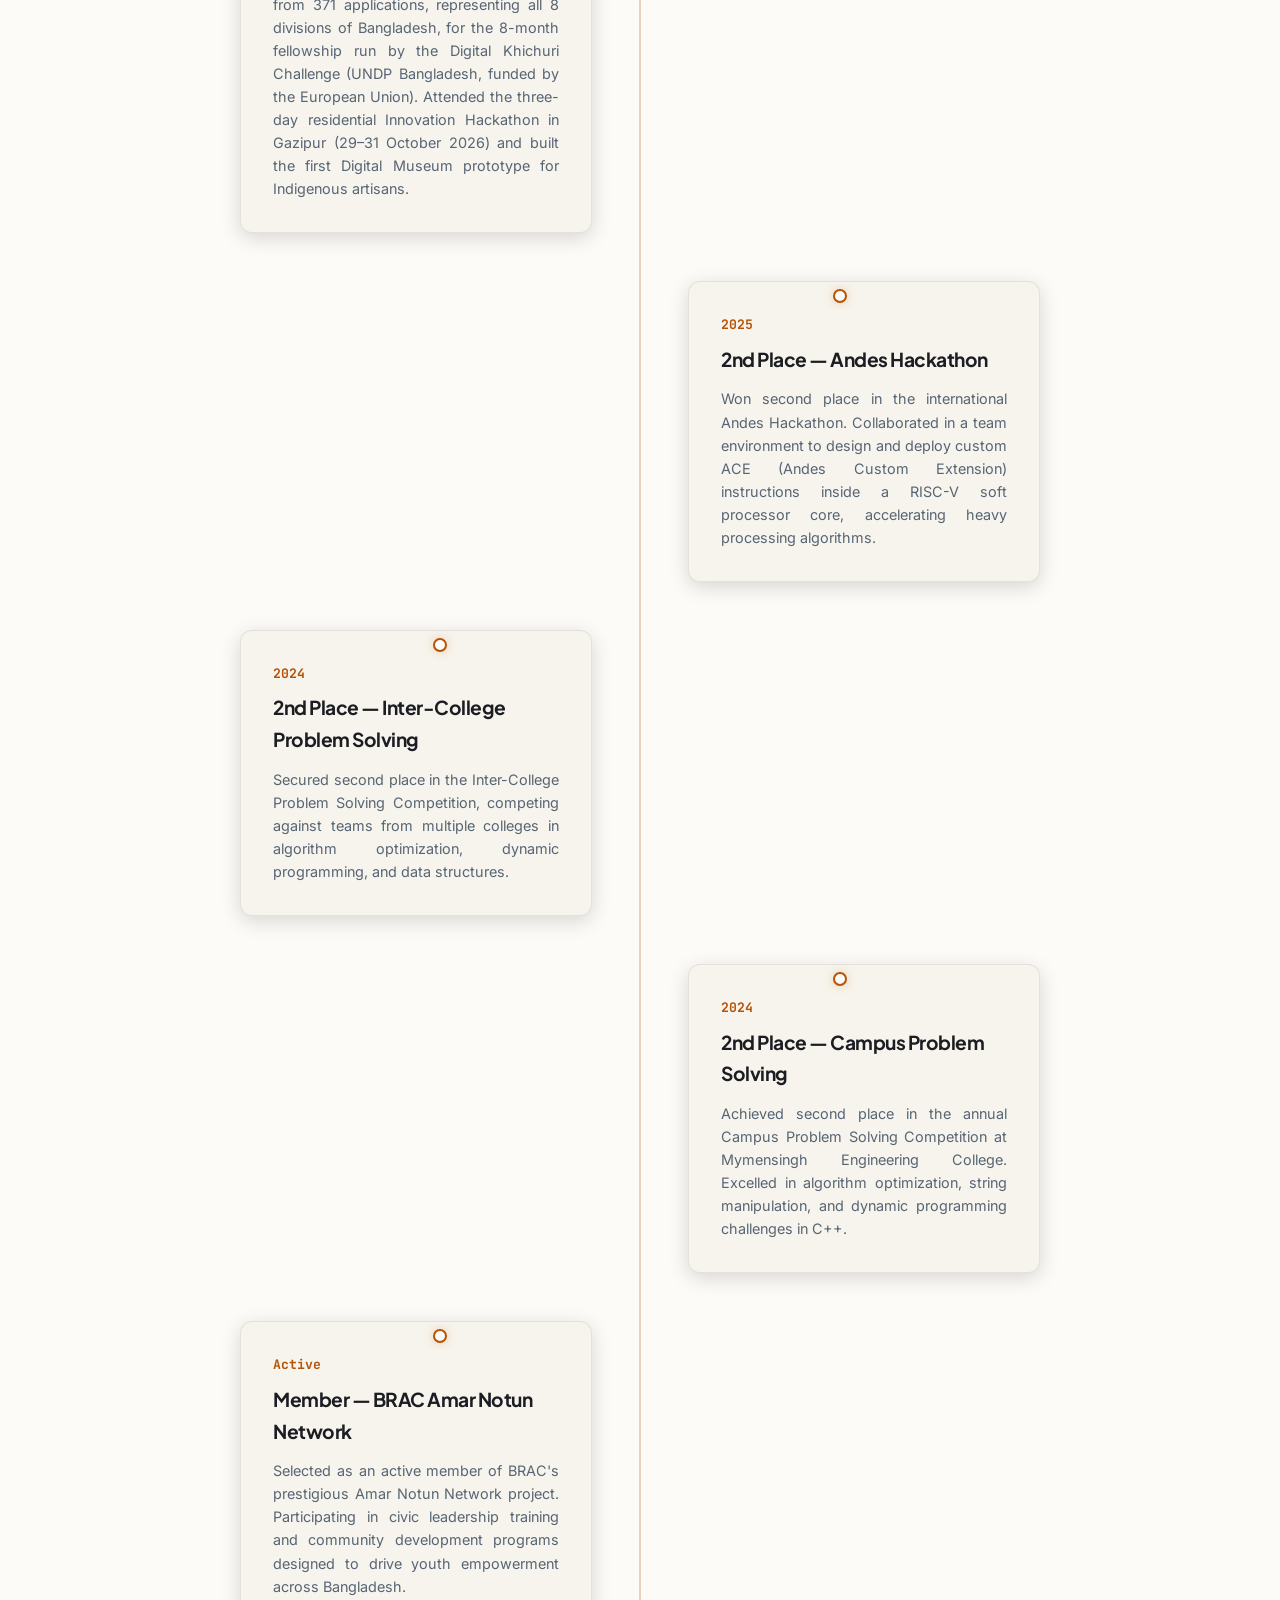
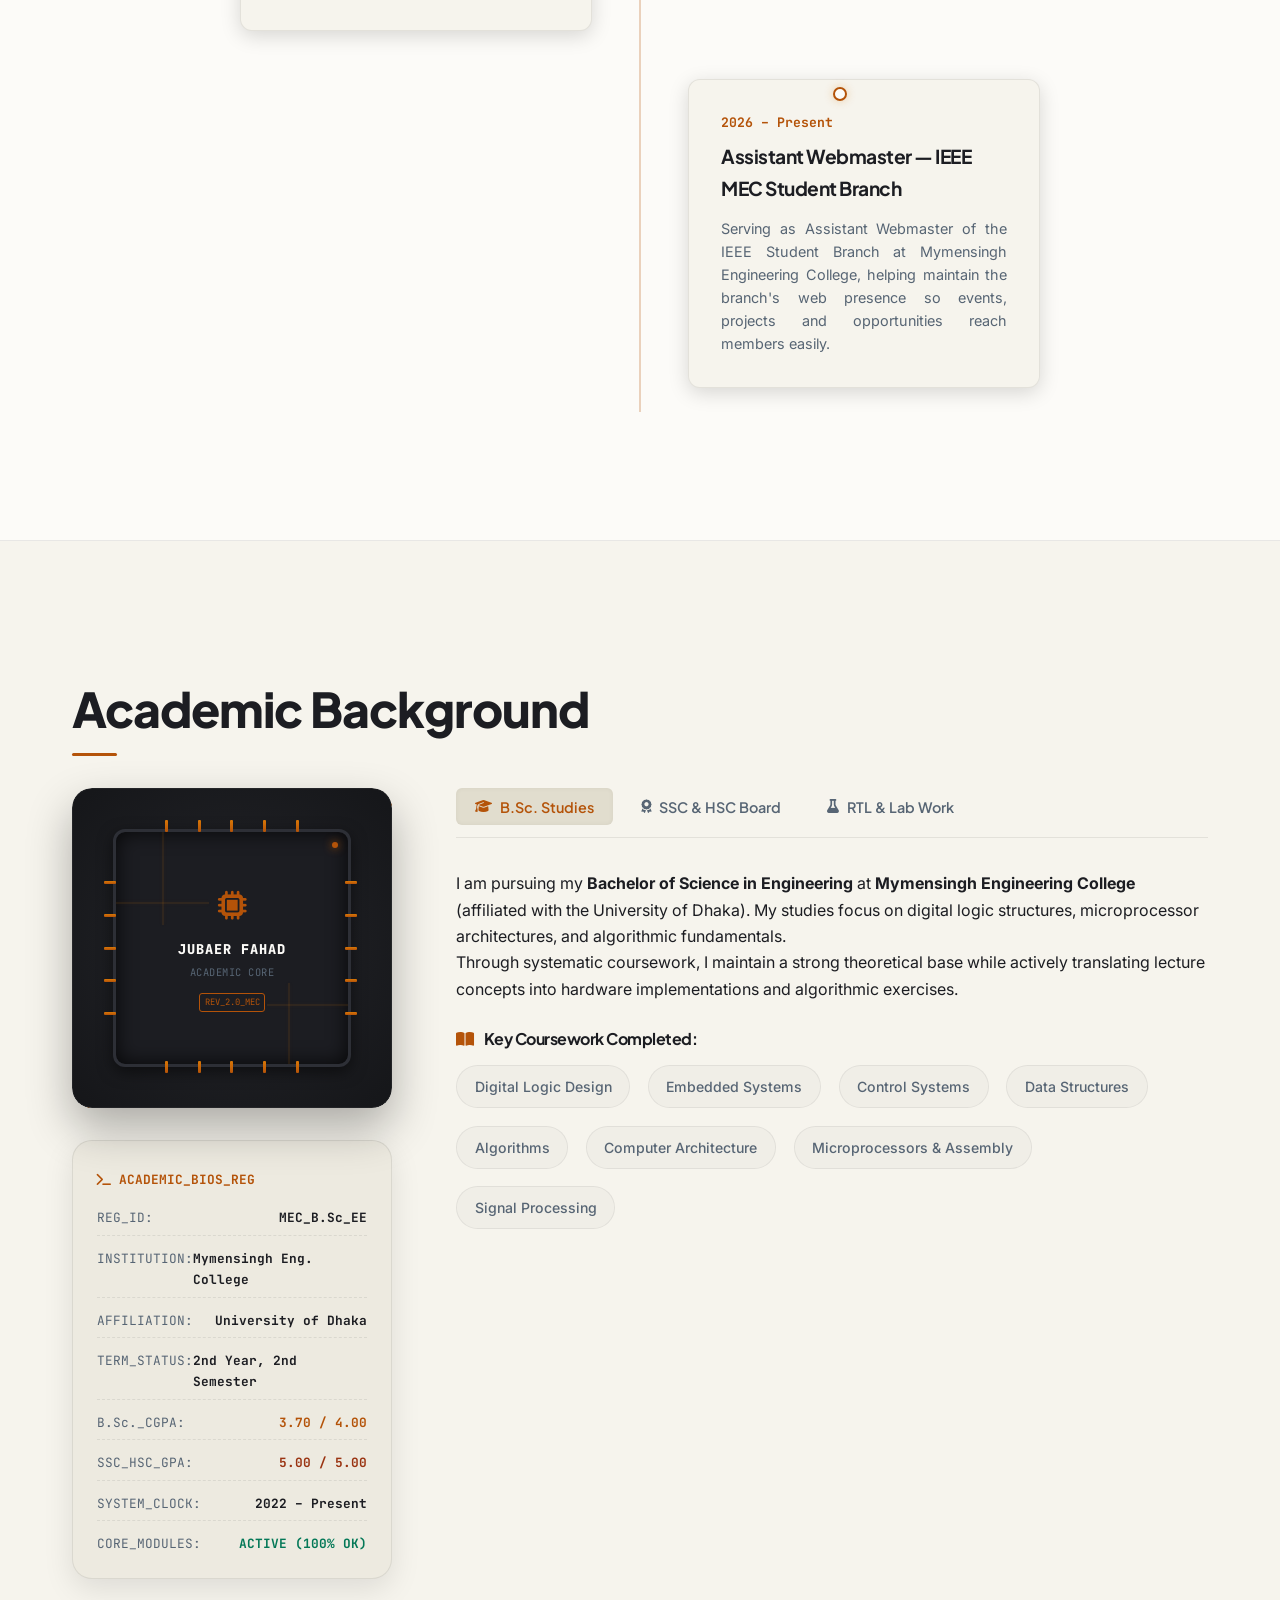
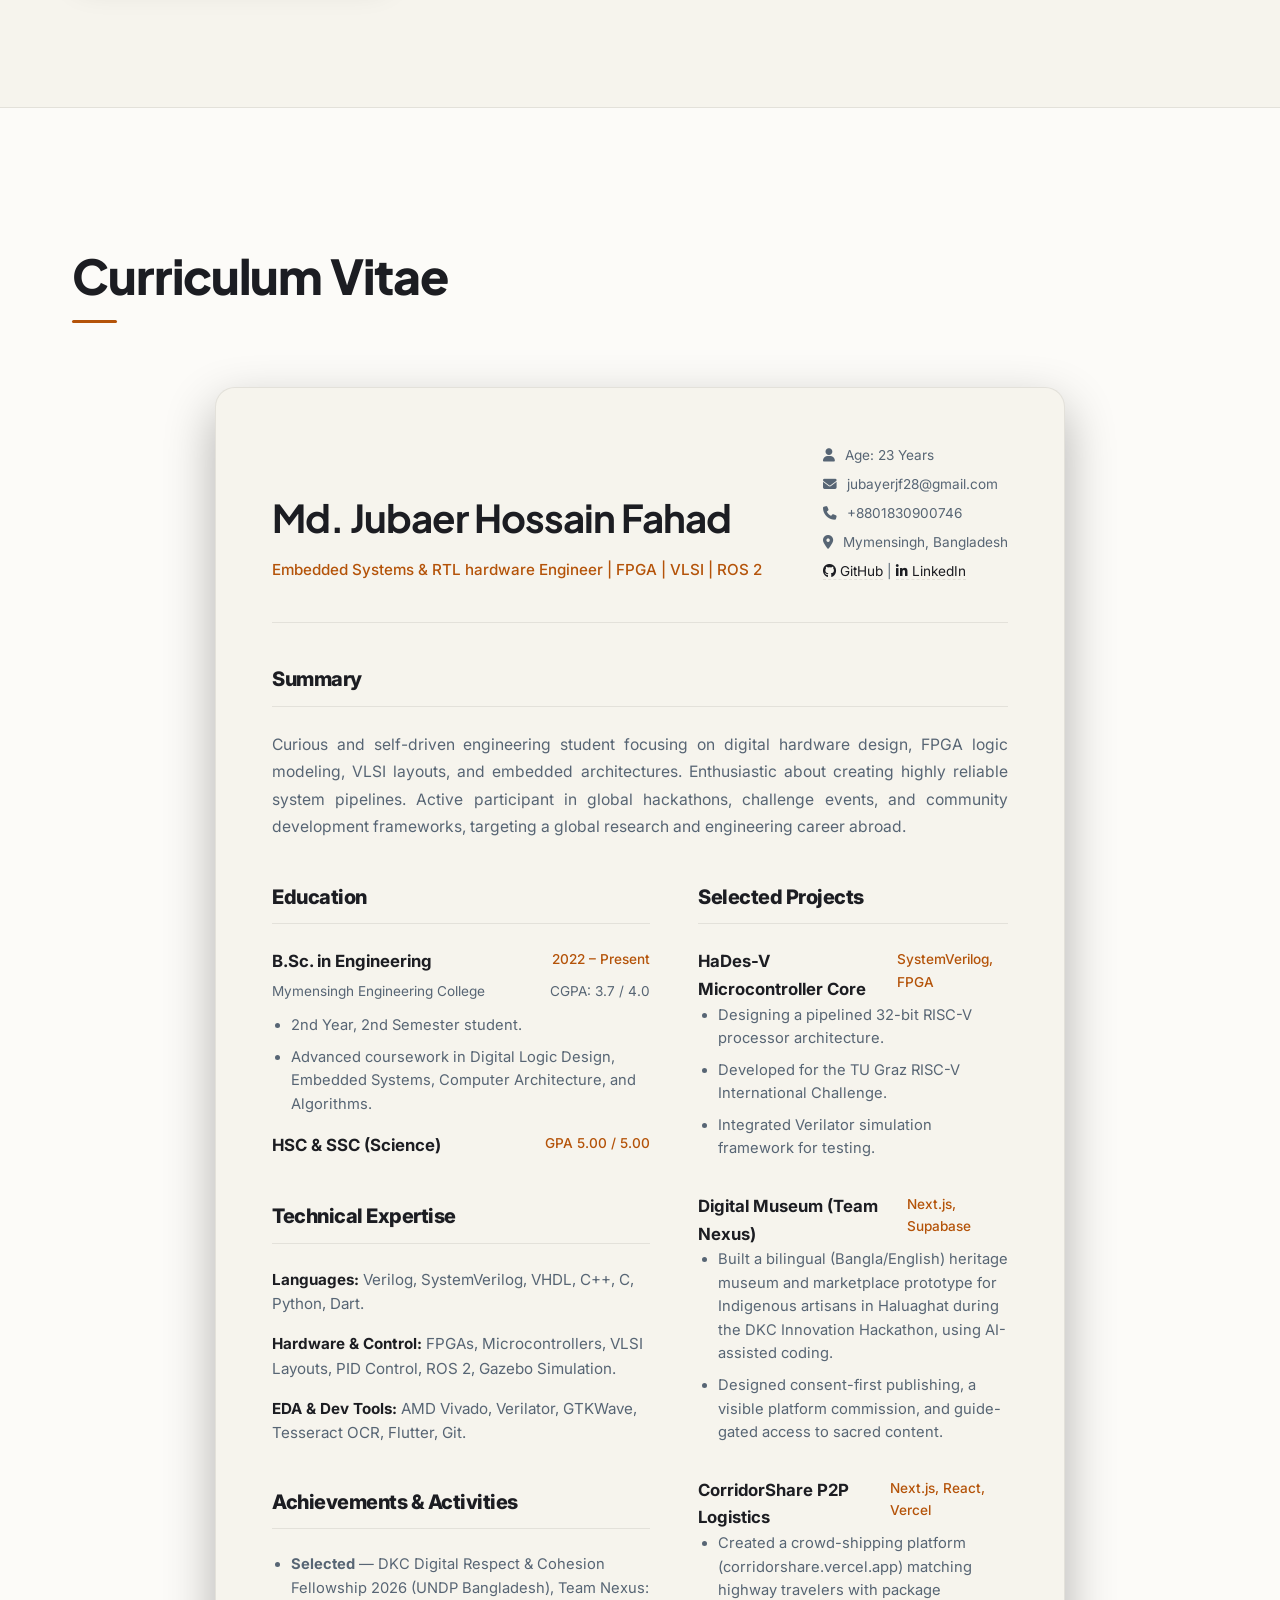
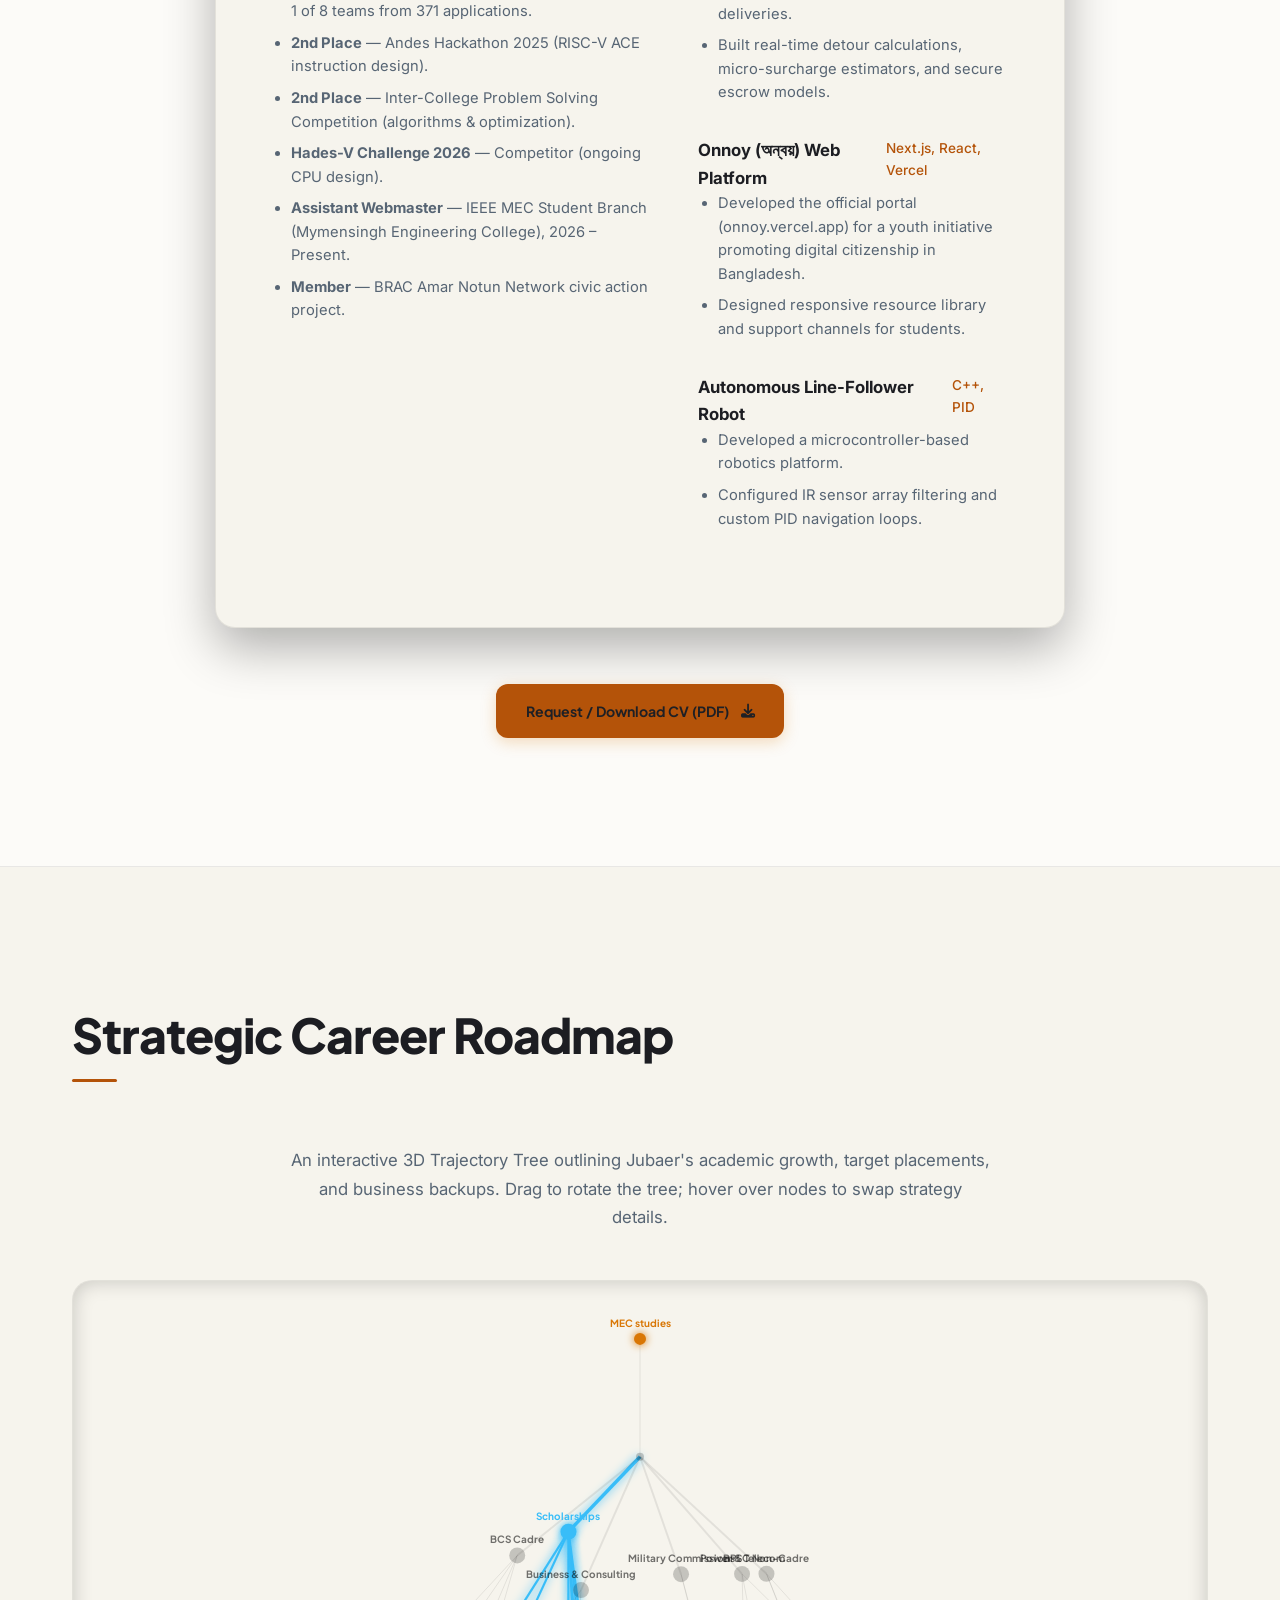
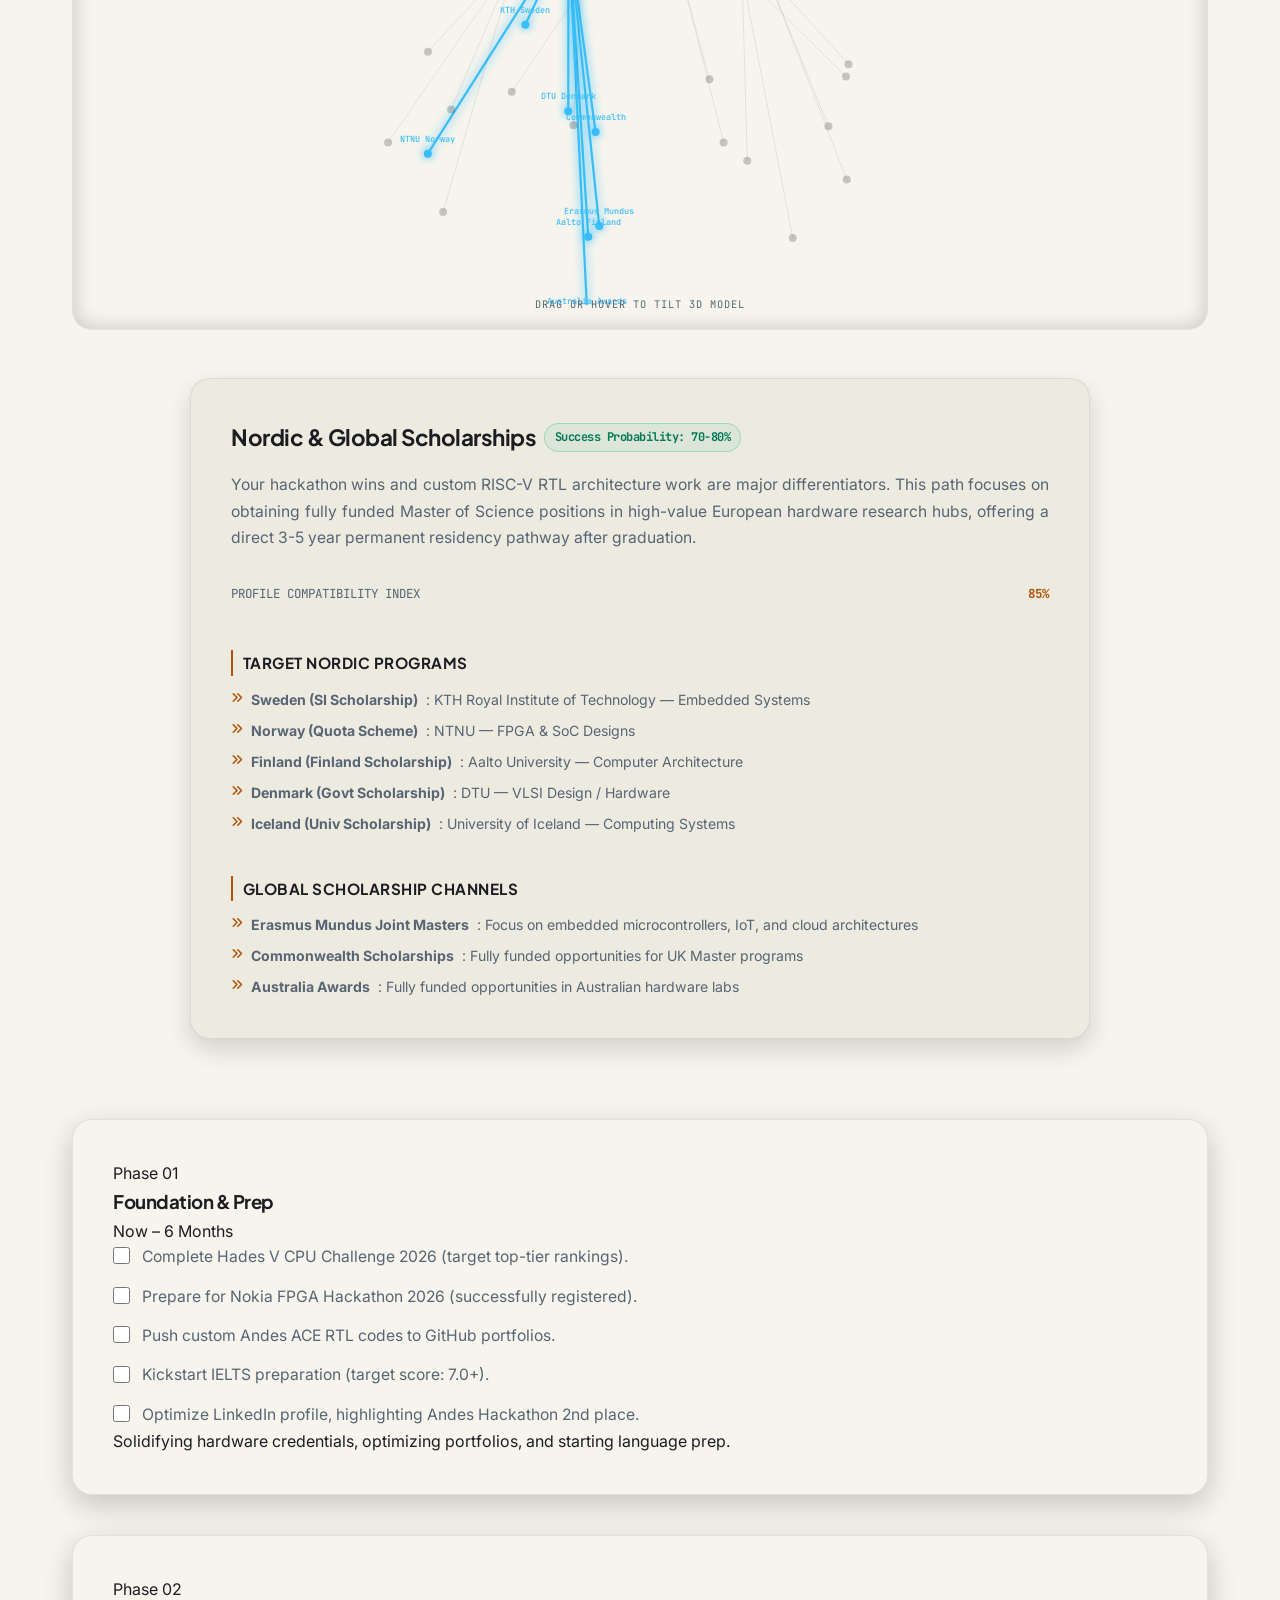
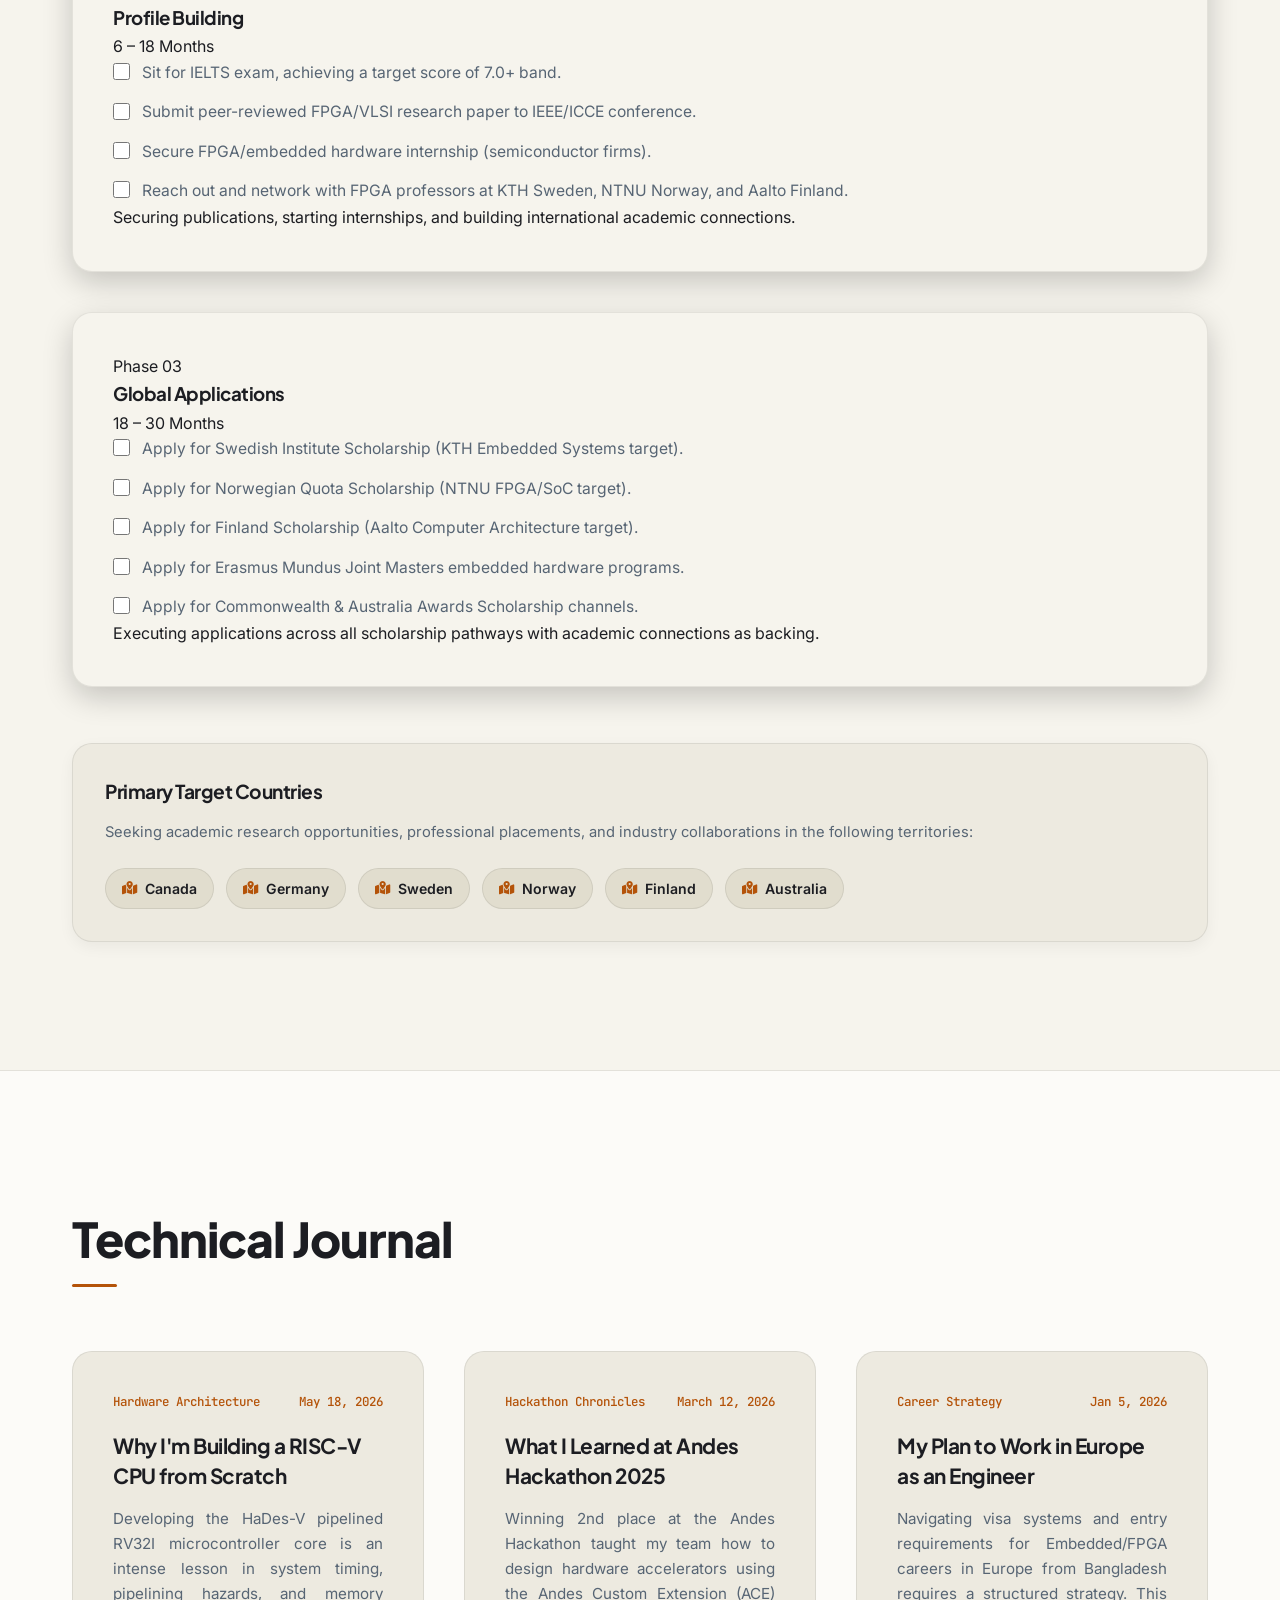
==== commit 7a597c7f: "Add IEEE MEC Student Branch Assistant Webmaster role to timeline, ticker and CV" ====
--- a/index.html
+++ b/index.html
@@ -52,6 +52,7 @@
           <div class="ticker-item"><i class="fa-solid fa-award"></i> Andes Hackathon 2nd Place</div>
           <div class="ticker-item"><i class="fa-solid fa-landmark"></i> DKC Digital Respect &amp; Cohesion Fellow 2026</div>
           <div class="ticker-item"><i class="fa-solid fa-users"></i> BRAC Amar Notun Network Leader</div>
+          <div class="ticker-item"><i class="fa-solid fa-globe"></i> Assistant Webmaster, IEEE MEC Student Branch</div>
           <!-- Duplicate for infinite marquee loop -->
           <div class="ticker-item"><i class="fa-solid fa-graduation-cap"></i> Mymensingh Engineering College Student</div>
           <div class="ticker-item"><i class="fa-solid fa-microchip"></i> FPGA & Embedded Systems Developer</div>
@@ -59,6 +60,7 @@
           <div class="ticker-item"><i class="fa-solid fa-award"></i> Andes Hackathon 2nd Place</div>
           <div class="ticker-item"><i class="fa-solid fa-landmark"></i> DKC Digital Respect &amp; Cohesion Fellow 2026</div>
           <div class="ticker-item"><i class="fa-solid fa-users"></i> BRAC Amar Notun Network Leader</div>
+          <div class="ticker-item"><i class="fa-solid fa-globe"></i> Assistant Webmaster, IEEE MEC Student Branch</div>
         </div>
       </div>
     </div>
@@ -637,6 +639,16 @@
           </div>
         </div>
 
+        <!-- Timeline Item 6 -->
+        <div class="timeline-item timeline-item-right reveal">
+          <div class="timeline-dot"></div>
+          <div class="timeline-card">
+            <span class="timeline-date">2026 – Present</span>
+            <h3>Assistant Webmaster — IEEE MEC Student Branch</h3>
+            <p>Serving as Assistant Webmaster of the IEEE Student Branch at Mymensingh Engineering College, helping maintain the branch's web presence so events, projects and opportunities reach members easily.</p>
+          </div>
+        </div>
+
       </div>
     </div>
   </section>
@@ -937,6 +949,7 @@
                   <li><strong>2nd Place</strong> — Andes Hackathon 2025 (RISC-V ACE instruction design).</li>
                   <li><strong>2nd Place</strong> — Inter-College Problem Solving Competition (algorithms & optimization).</li>
                   <li><strong>Hades-V Challenge 2026</strong> — Competitor (ongoing CPU design).</li>
+                  <li><strong>Assistant Webmaster</strong> — IEEE MEC Student Branch (Mymensingh Engineering College), 2026 – Present.</li>
                   <li><strong>Member</strong> — BRAC Amar Notun Network civic action project.</li>
                 </ul>
               </div>
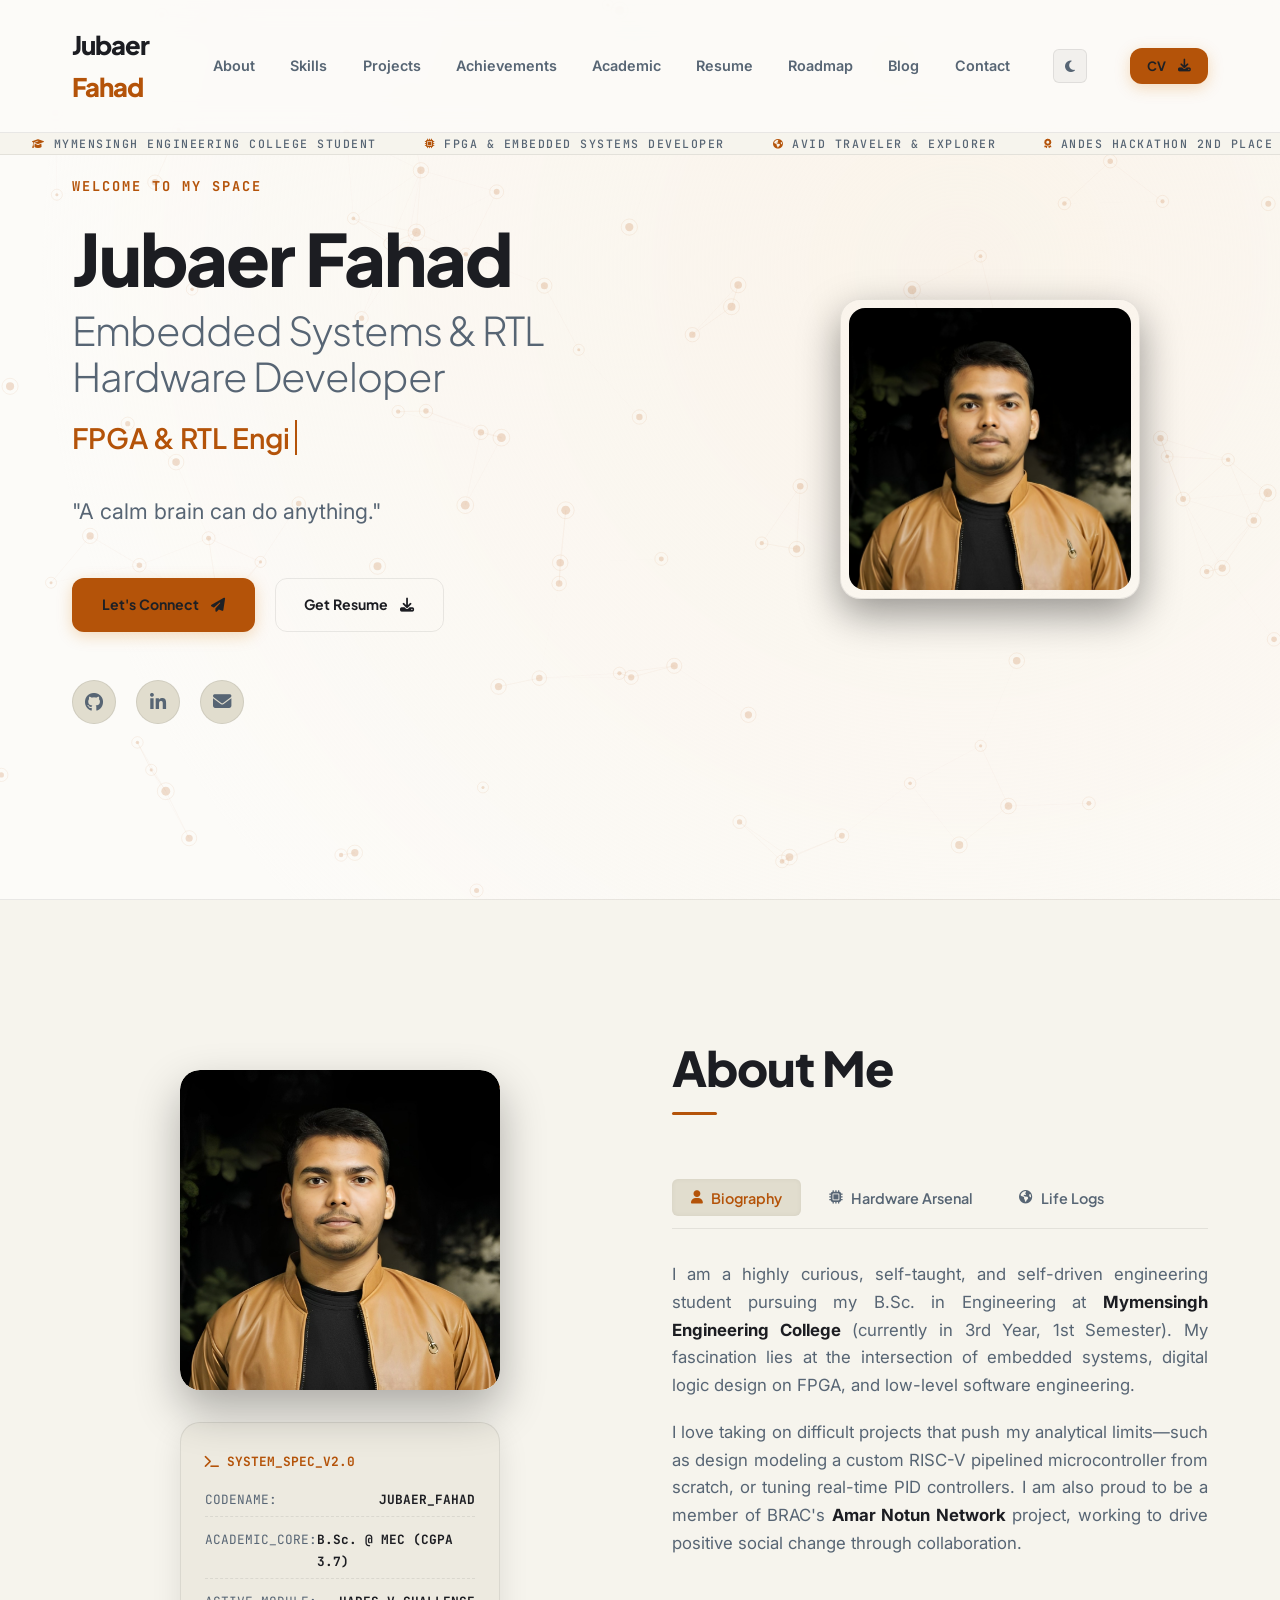
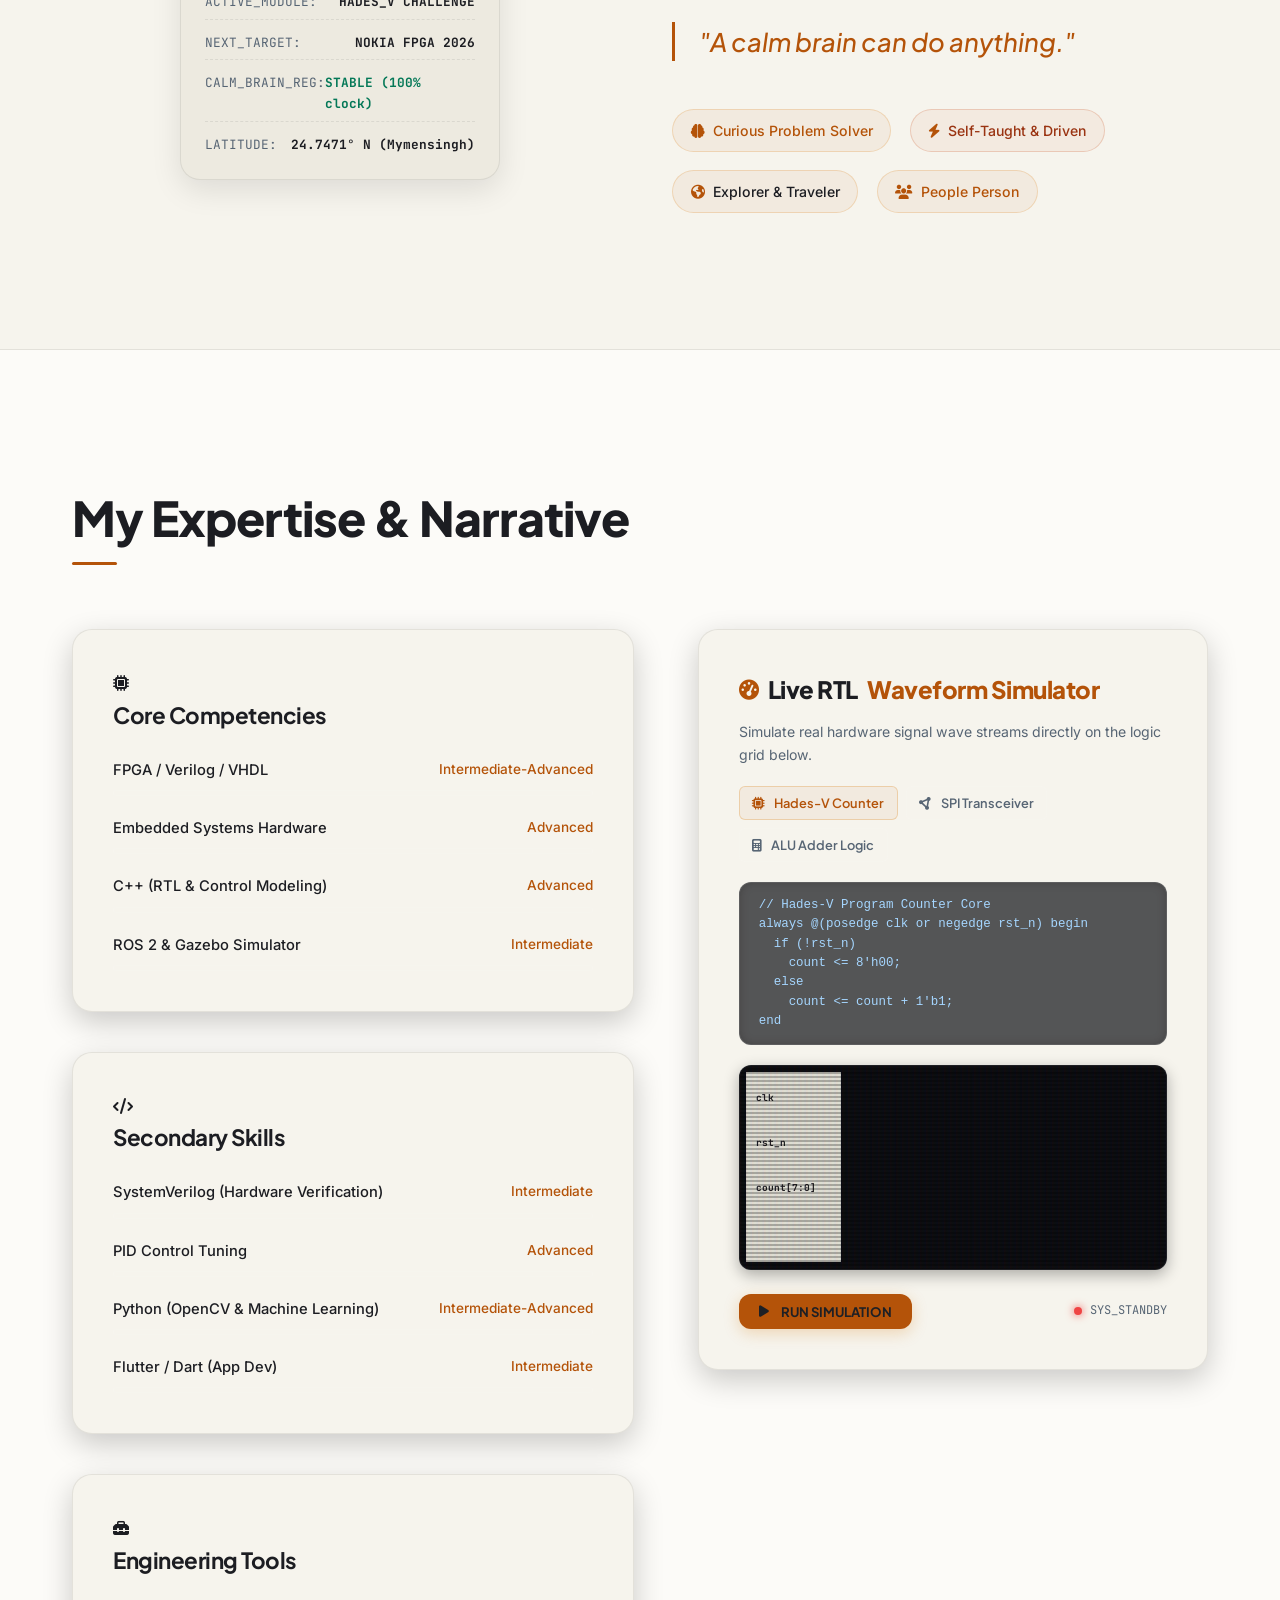
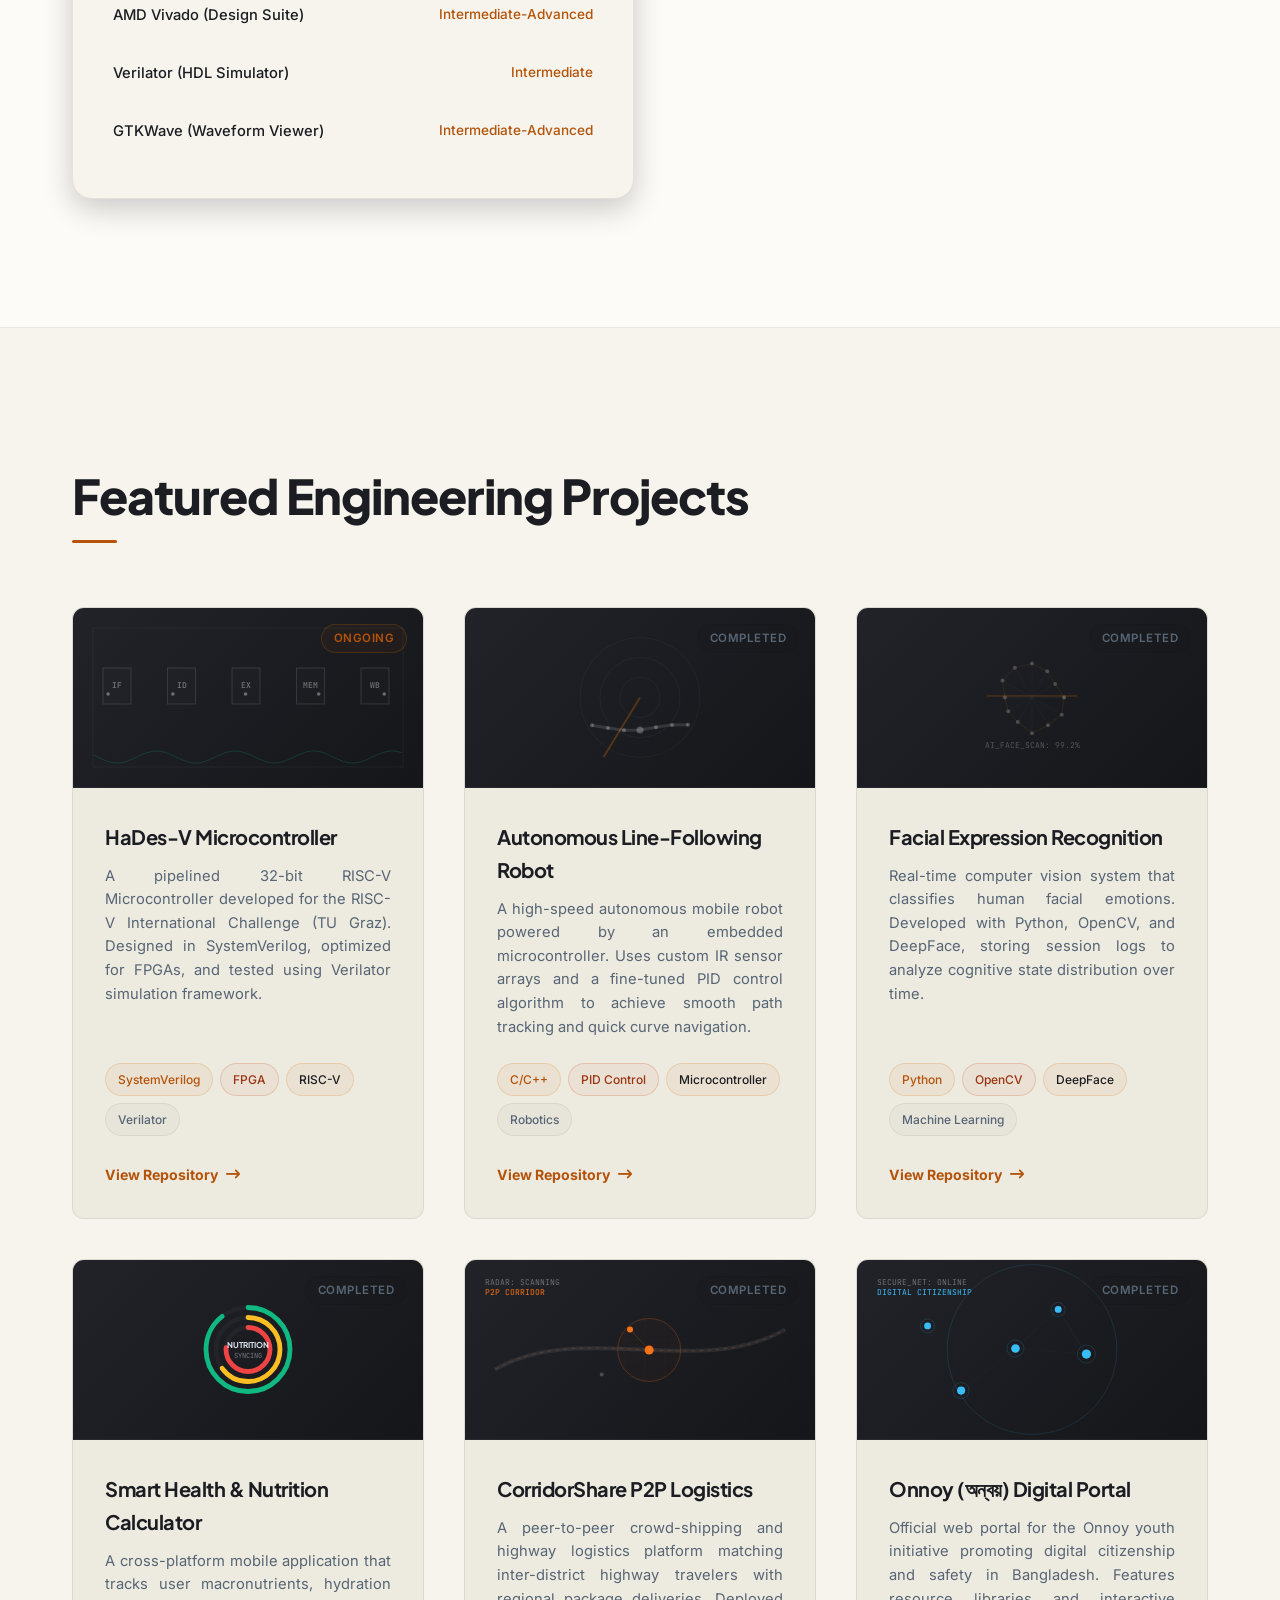
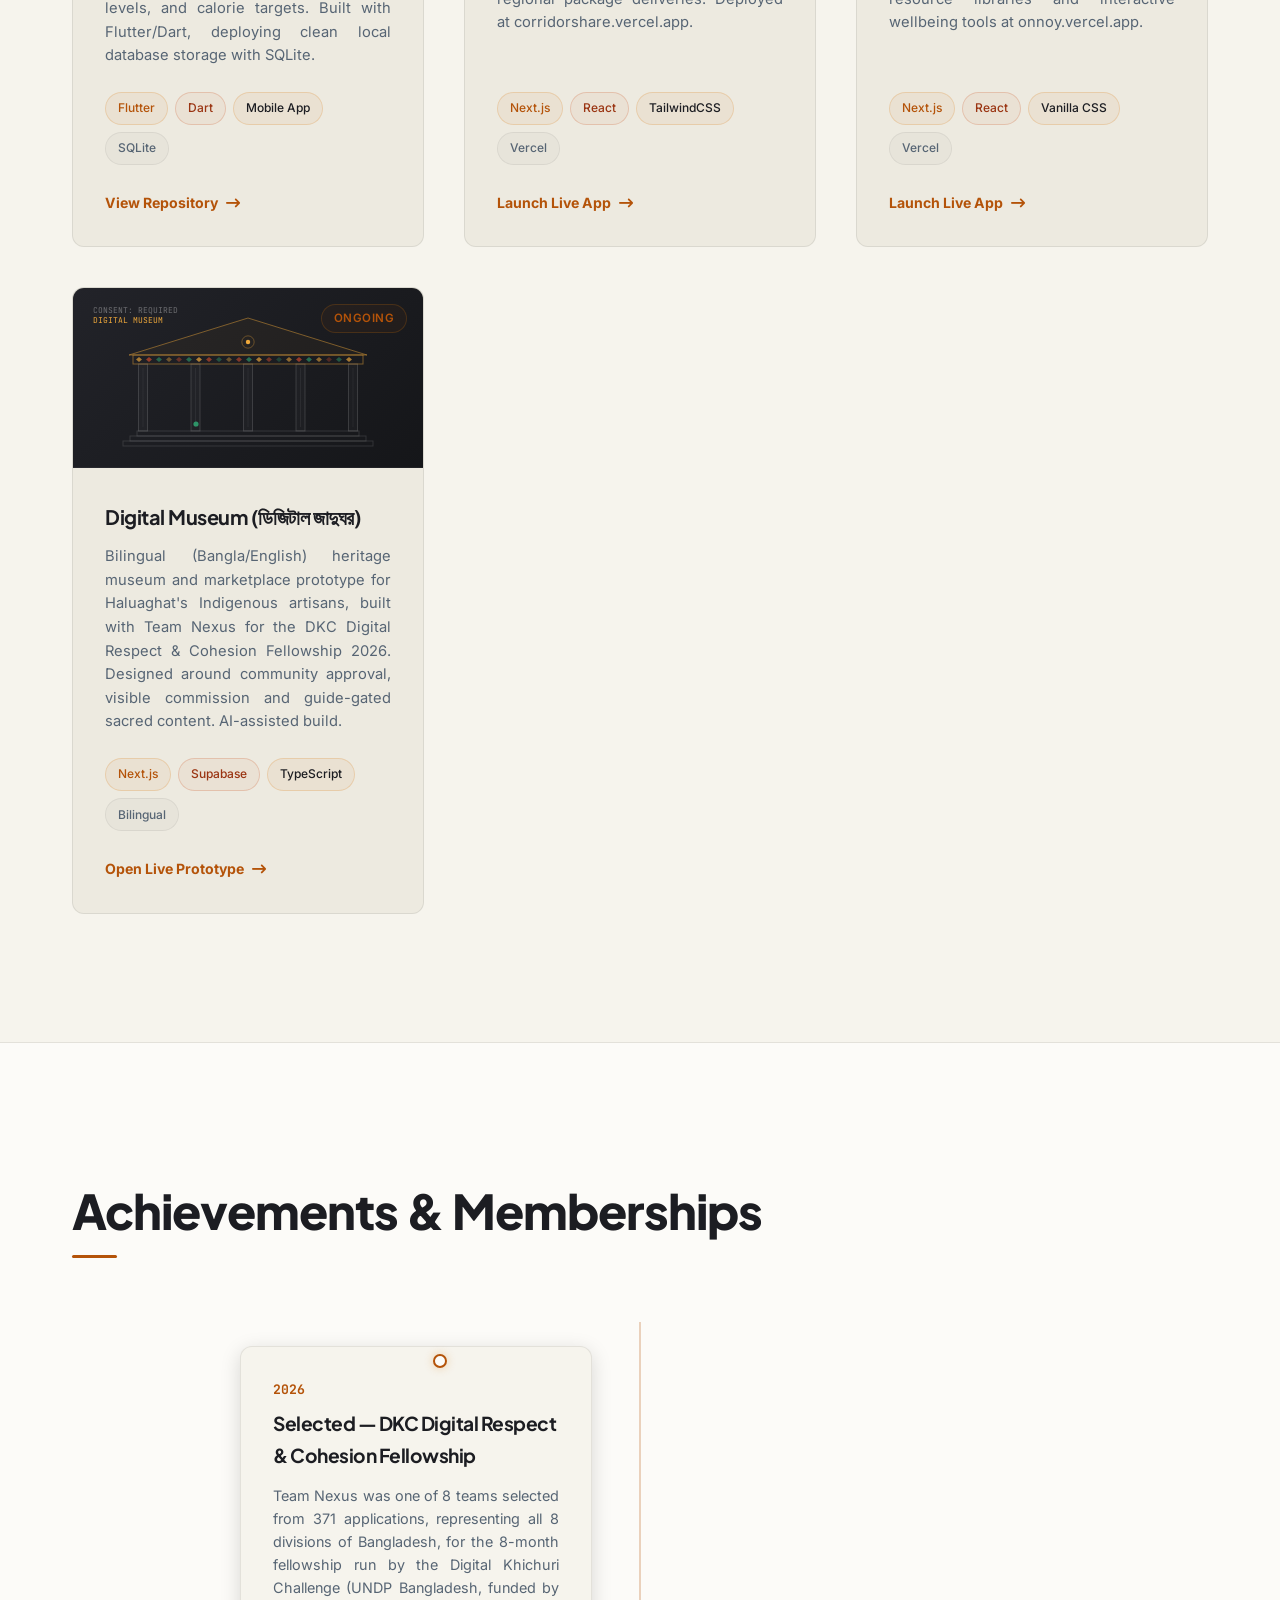
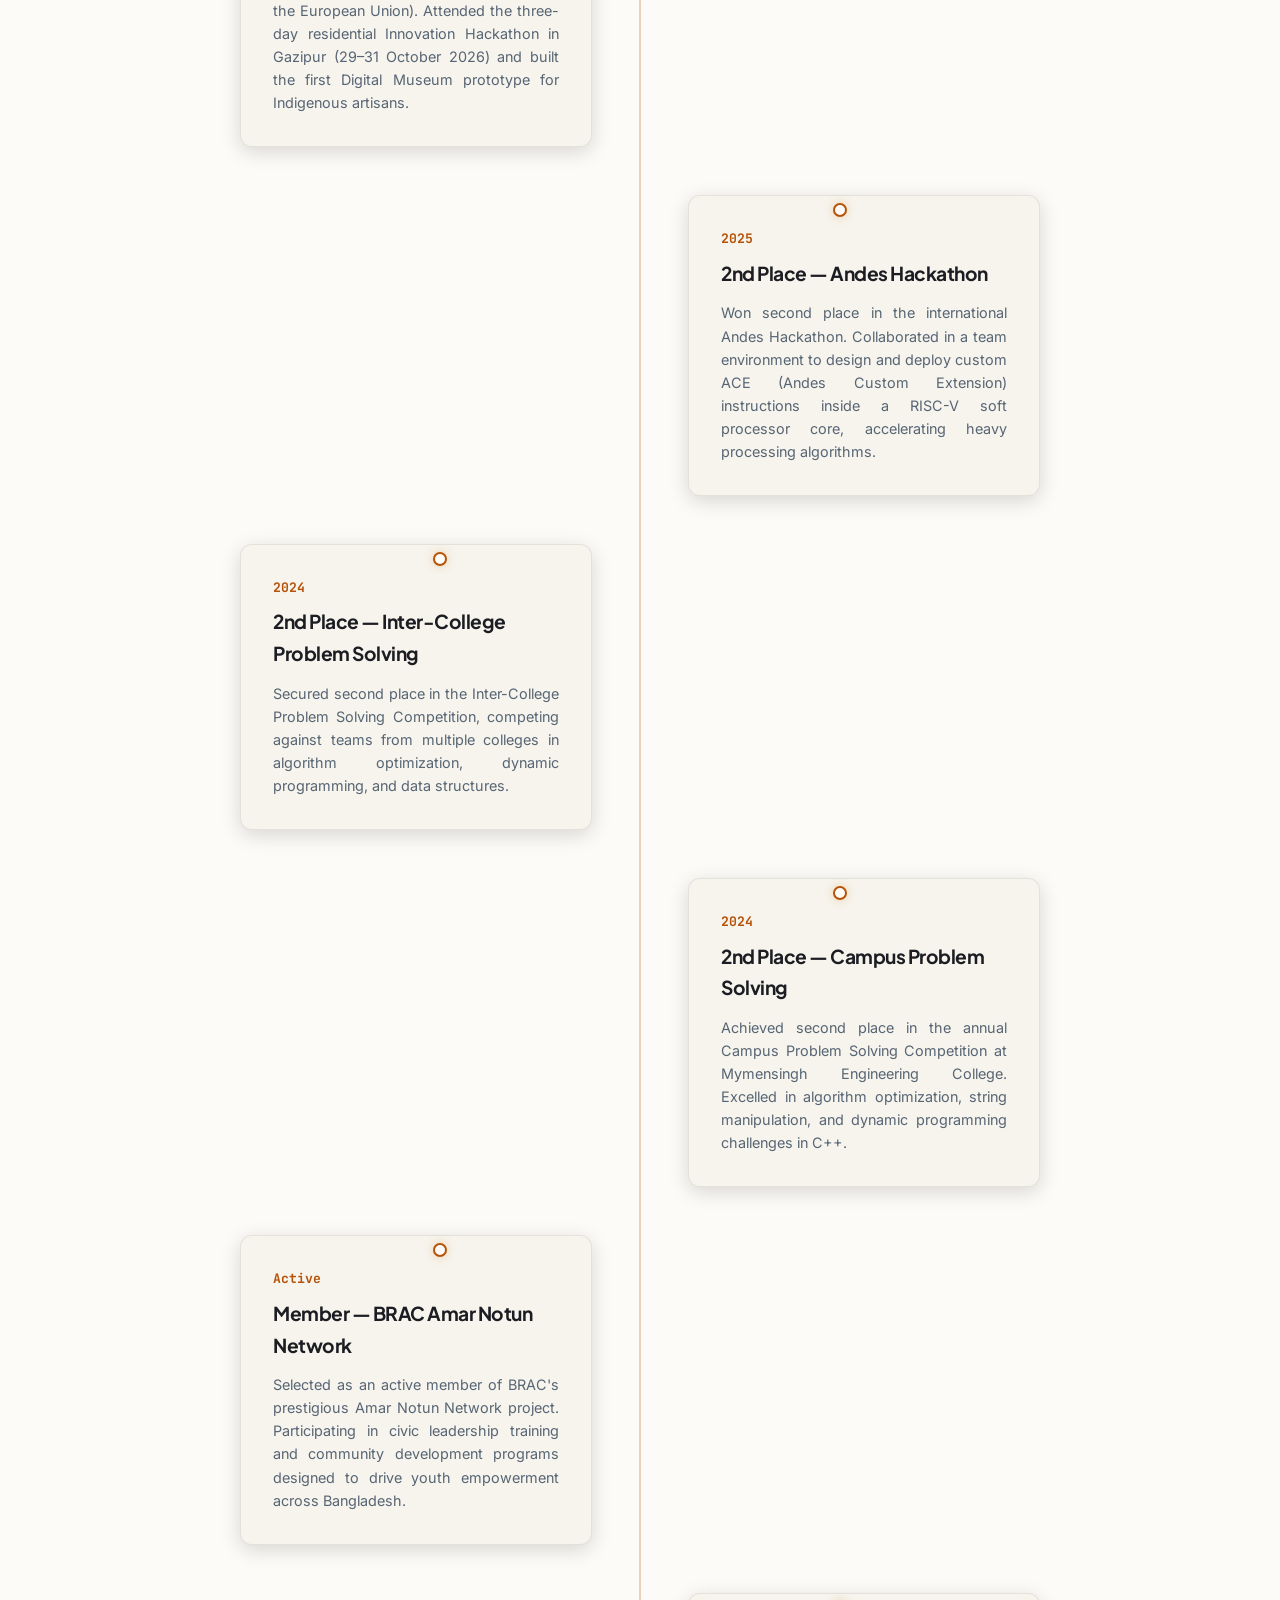
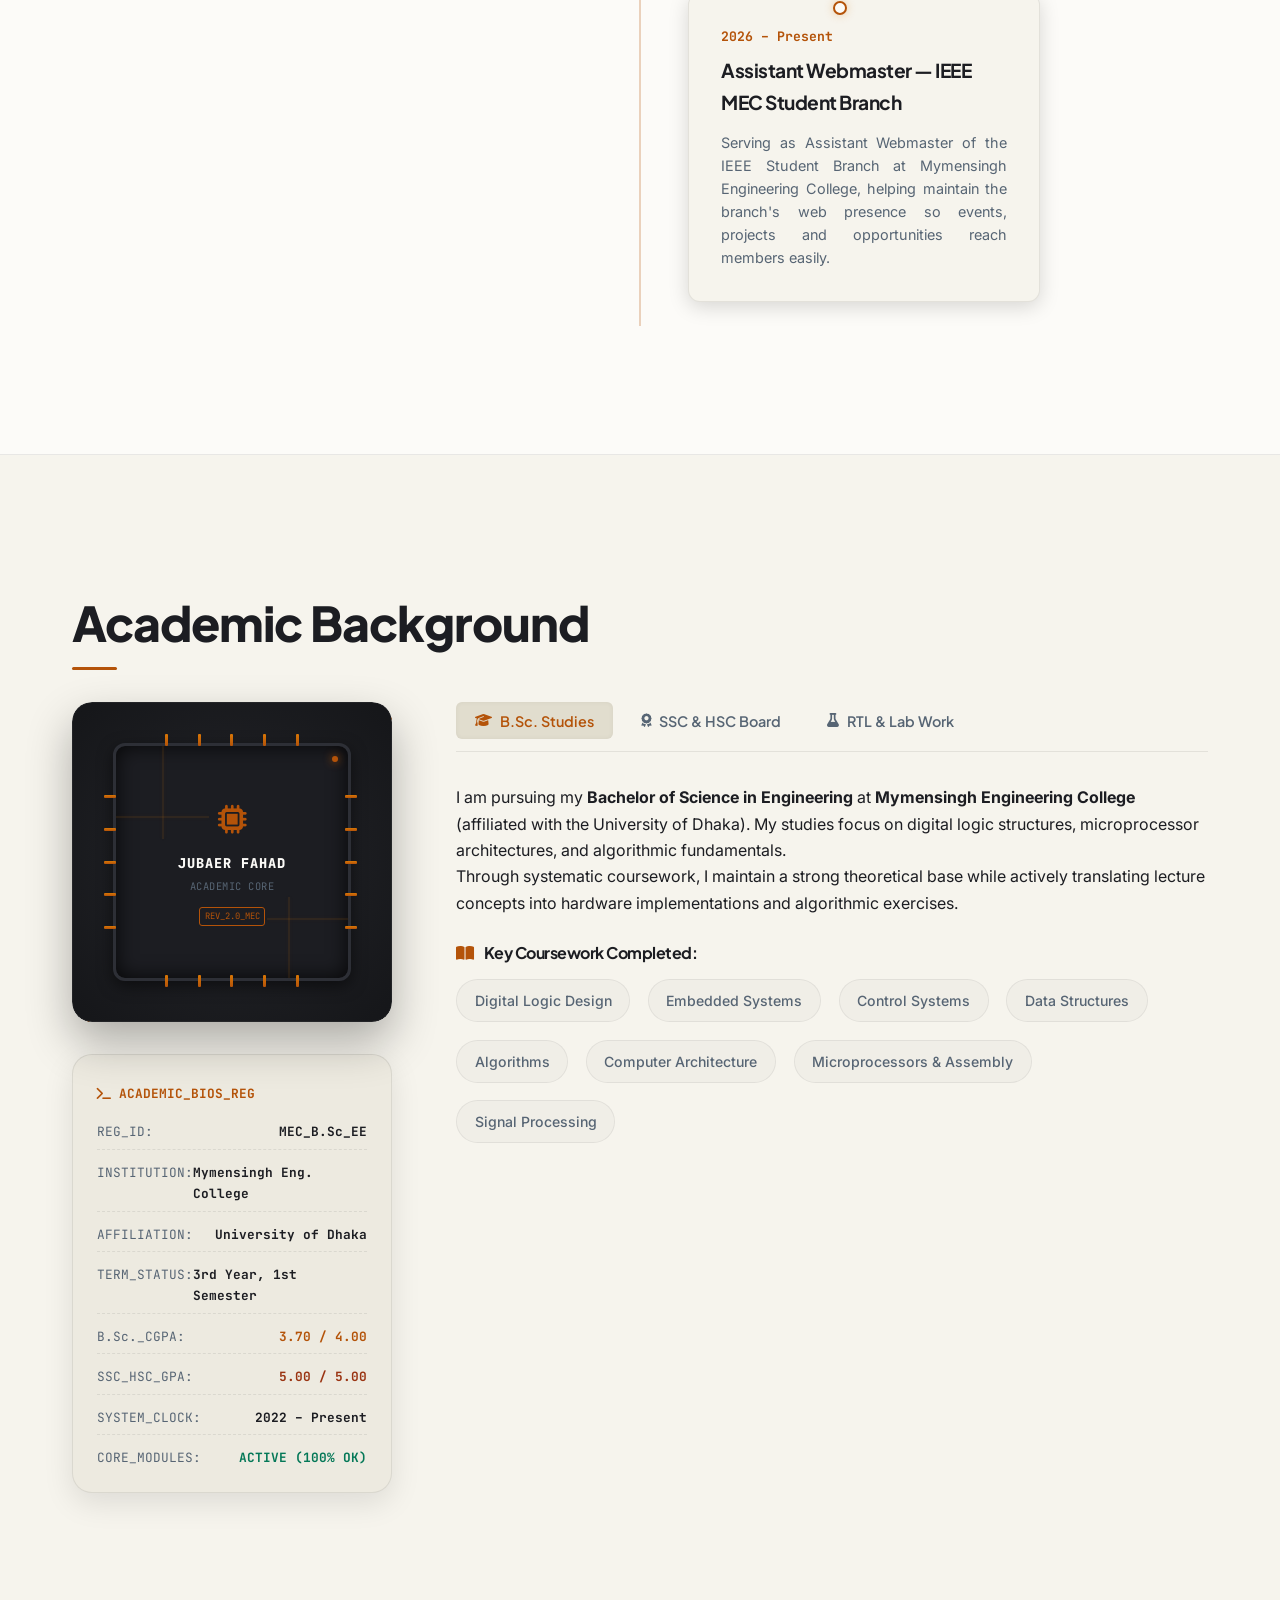
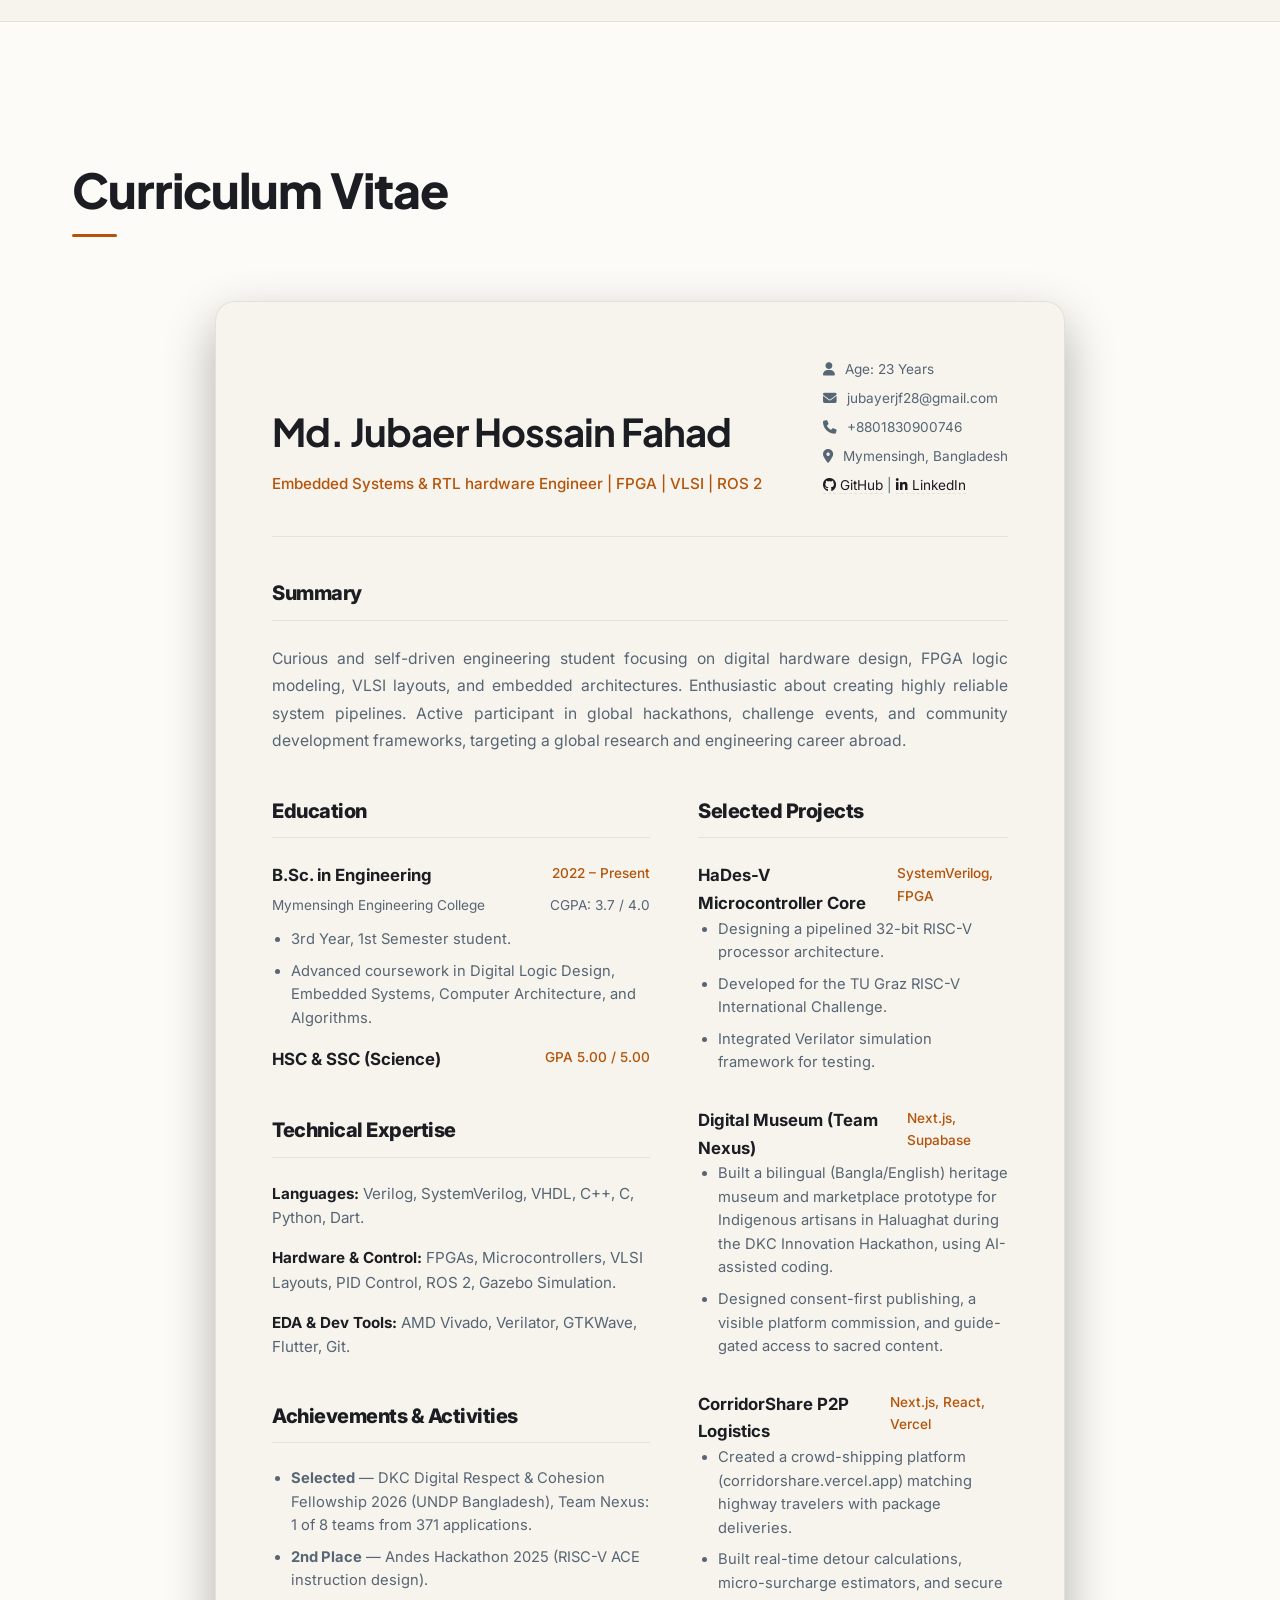
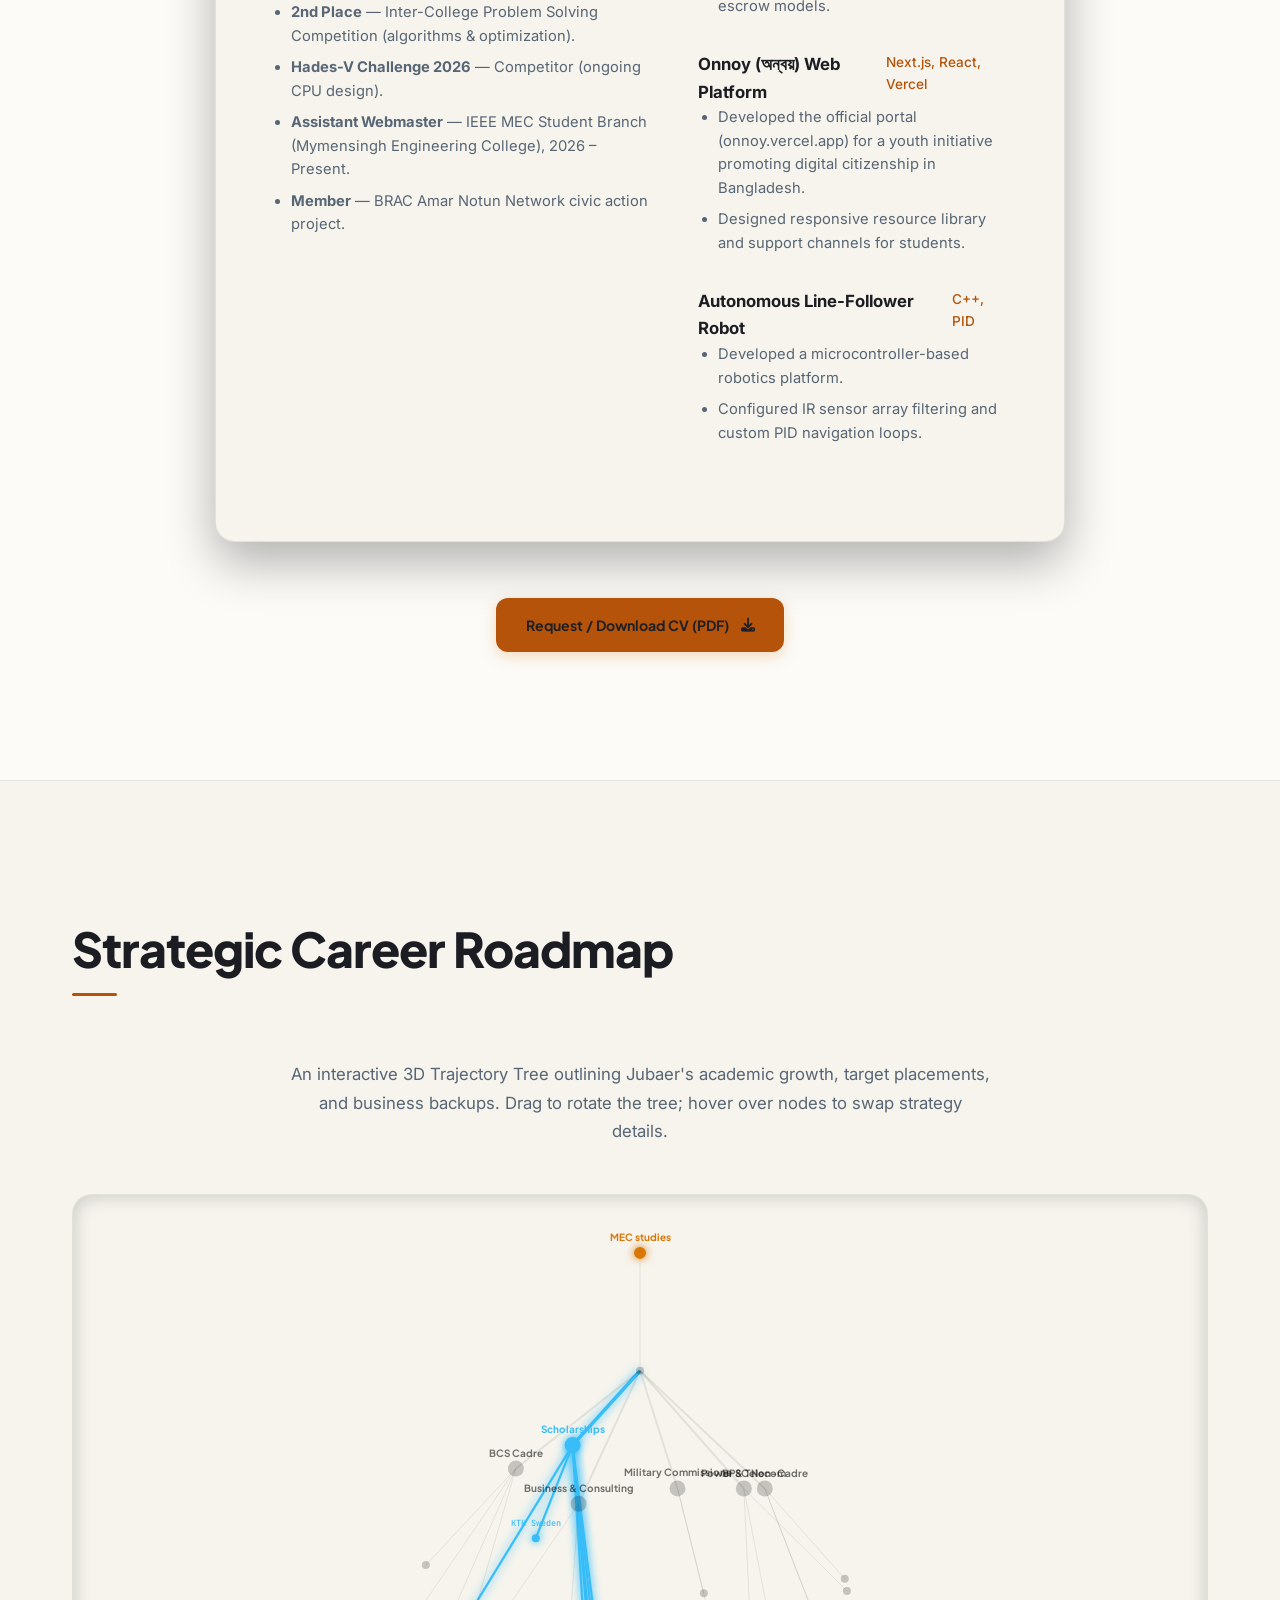
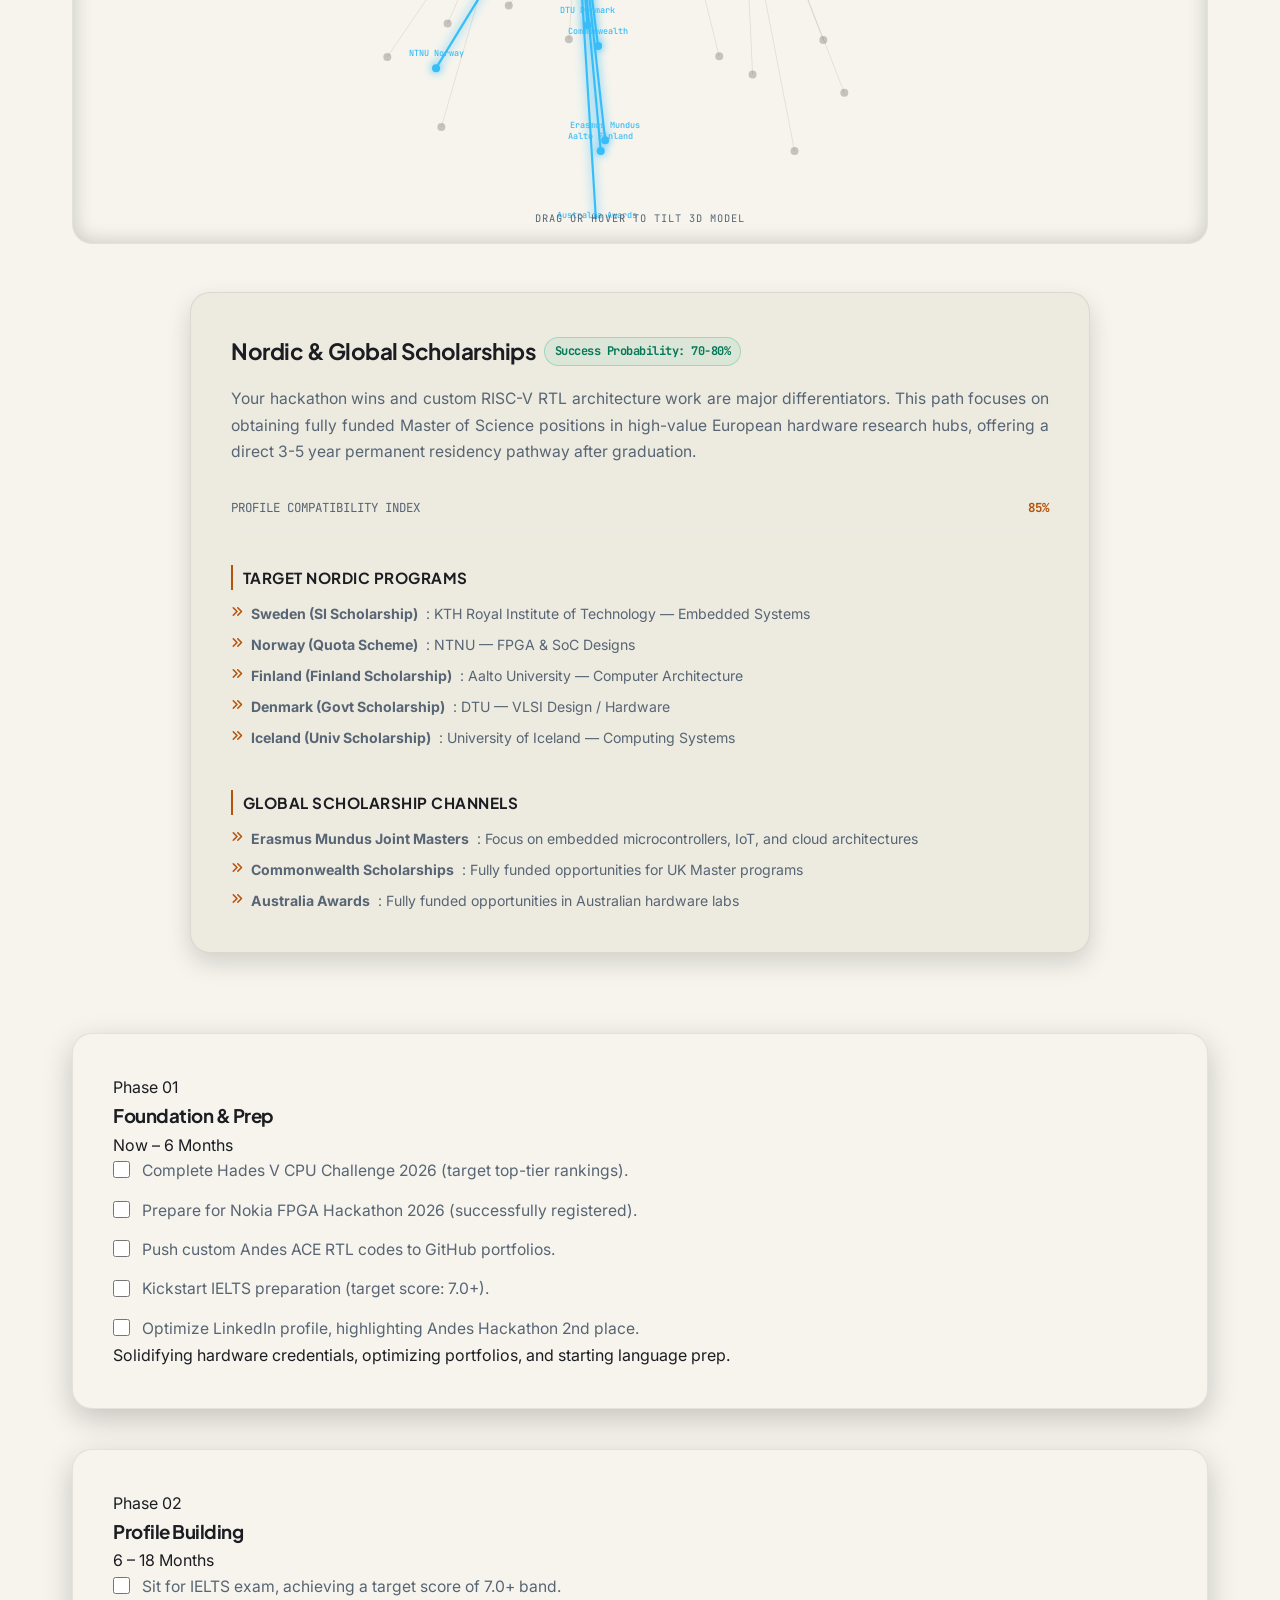
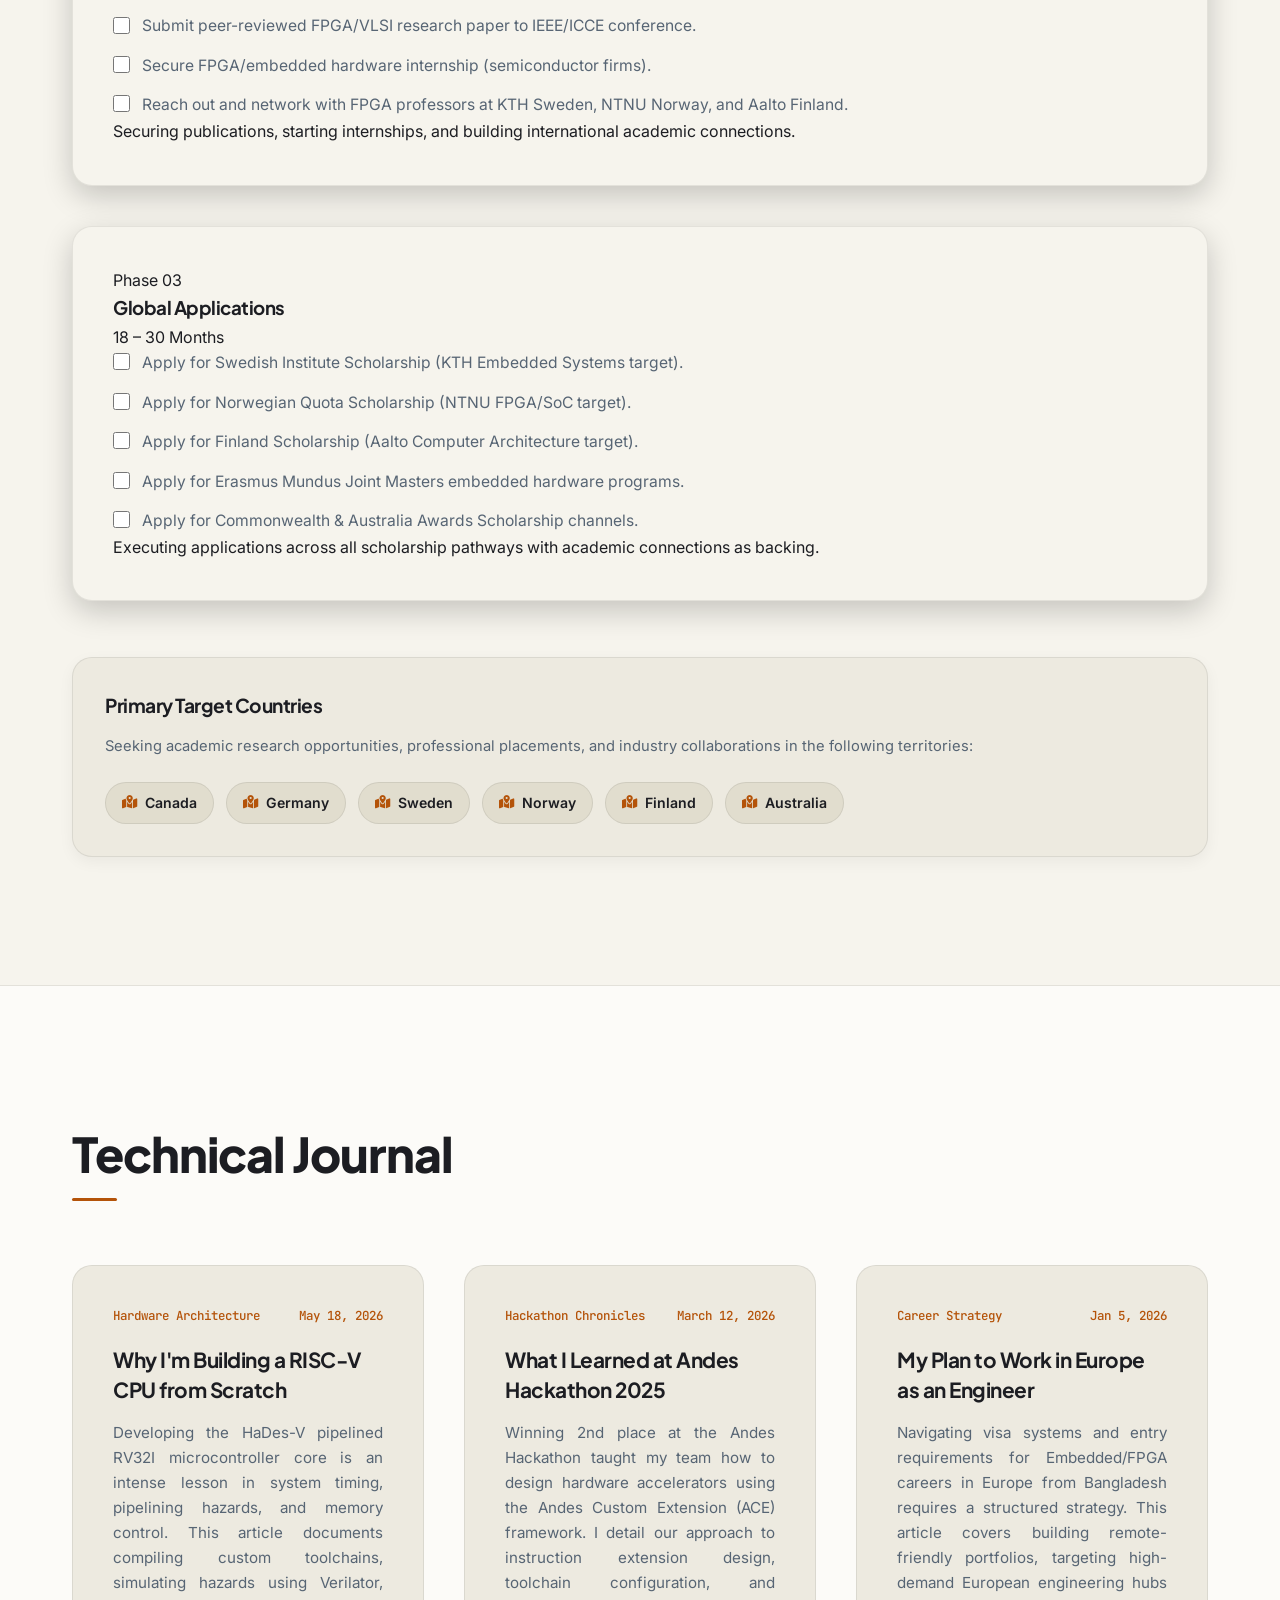
==== commit 219e79ee: "Update term to 3rd year 1st semester, unify headline, remove trading bot project" ====
--- a/index.html
+++ b/index.html
@@ -3,8 +3,8 @@
 <head>
   <meta charset="UTF-8">
   <meta name="viewport" content="width=device-width, initial-scale=1.0">
-  <title>Jubaer Fahad | Embedded Systems & Aerospace Avionics Engineer</title>
-  <meta name="description" content="Portfolio of Jubaer Fahad - Embedded Systems & Aerospace Avionics Engineer, FPGA Developer, and ROS 2 enthusiast. Competitor at TU Graz RISC-V challenge, Andes Hackathon 2nd place, and tech innovator.">
+  <title>Jubaer Fahad | Embedded Systems & RTL Hardware Engineer</title>
+  <meta name="description" content="Portfolio of Jubaer Fahad - Embedded Systems & RTL Hardware Engineer, FPGA Developer, and ROS 2 enthusiast. Competitor at TU Graz RISC-V challenge, Andes Hackathon 2nd place, and tech innovator.">
   
   <!-- FontAwesome Icons -->
   <link rel="stylesheet" href="https://cdnjs.cloudflare.com/ajax/libs/font-awesome/6.4.0/css/all.min.css">
@@ -199,7 +199,7 @@
         <!-- Tab 1: Biography -->
         <div class="about-tab-pane active" id="about-pane-bio">
           <div class="about-bio">
-            <p>I am a highly curious, self-taught, and self-driven engineering student pursuing my B.Sc. in Engineering at <strong>Mymensingh Engineering College</strong> (currently in 2nd Year, 2nd Semester). My fascination lies at the intersection of embedded systems, digital logic design on FPGA, aerospace avionics, and low-level software engineering.</p>
+            <p>I am a highly curious, self-taught, and self-driven engineering student pursuing my B.Sc. in Engineering at <strong>Mymensingh Engineering College</strong> (currently in 3rd Year, 1st Semester). My fascination lies at the intersection of embedded systems, digital logic design on FPGA, and low-level software engineering.</p>
             <p>I love taking on difficult projects that push my analytical limits—such as design modeling a custom RISC-V pipelined microcontroller from scratch, or tuning real-time PID controllers. I am also proud to be a member of BRAC's <strong>Amar Notun Network</strong> project, working to drive positive social change through collaboration.</p>
           </div>
         </div>
@@ -351,13 +351,6 @@
                   </div>
                   <div class="skill-bar"><div class="skill-progress" data-width="80%"></div></div>
                 </div>
-                <div class="skill-item">
-                  <div class="skill-info">
-                    <span class="skill-name">Tesseract OCR & Image Engines</span>
-                    <span class="skill-level-text">Intermediate</span>
-                  </div>
-                  <div class="skill-bar"><div class="skill-progress" data-width="72%"></div></div>
-                </div>
               </div>
             </div>
 
@@ -467,27 +460,6 @@
               <span class="badge badge-coral">OpenCV</span>
               <span class="badge badge-gold">DeepFace</span>
               <span class="badge">Machine Learning</span>
-            </div>
-            <a href="https://github.com/JFJubayer" target="_blank" rel="noopener noreferrer" class="project-link">
-              View Repository <i class="fa-solid fa-arrow-right-long"></i>
-            </a>
-          </div>
-        </div>
-
-        <!-- Project D: Quotex Trading Bot -->
-        <div class="project-card reveal reveal-delay-1">
-          <div class="project-img-wrapper">
-            <span class="project-status">Completed</span>
-            <canvas id="project-canvas-trading" class="project-mini-canvas"></canvas>
-          </div>
-          <div class="project-body">
-            <h3 class="project-title">Quotex Martingale Trading Bot</h3>
-            <p class="project-desc">An algorithmic trading companion application that uses OCR (Tesseract) to capture and interpret active interface parameters in real-time. Executes martingale trade patterns via simulated GUI inputs.</p>
-            <div class="project-tags">
-              <span class="badge badge-cyan">Python</span>
-              <span class="badge badge-coral">Tesseract OCR</span>
-              <span class="badge badge-gold">GUI Automation</span>
-              <span class="badge">Trading Bot</span>
             </div>
             <a href="https://github.com/JFJubayer" target="_blank" rel="noopener noreferrer" class="project-link">
               View Repository <i class="fa-solid fa-arrow-right-long"></i>
@@ -727,7 +699,7 @@
               </div>
               <div class="hud-spec-item">
                 <span class="spec-label">TERM_STATUS:</span>
-                <span class="spec-value">2nd Year, 2nd Semester</span>
+                <span class="spec-value">3rd Year, 1st Semester</span>
               </div>
               <div class="hud-spec-item">
                 <span class="spec-label">B.Sc._CGPA:</span>
@@ -917,7 +889,7 @@
                     <span>CGPA: 3.7 / 4.0</span>
                   </div>
                   <ul class="cv-item-bullets">
-                    <li>2nd Year, 2nd Semester student.</li>
+                    <li>3rd Year, 1st Semester student.</li>
                     <li>Advanced coursework in Digital Logic Design, Embedded Systems, Computer Architecture, and Algorithms.</li>
                   </ul>
                 </div>
@@ -938,7 +910,7 @@
                   <strong>Hardware & Control:</strong> FPGAs, Microcontrollers, VLSI Layouts, PID Control, ROS 2, Gazebo Simulation.
                 </div>
                 <div class="cv-skills-category">
-                  <strong>EDA & Dev Tools:</strong> AMD Vivado, Verilator, GTKWave, Tesseract OCR, Flutter, Git.
+                  <strong>EDA & Dev Tools:</strong> AMD Vivado, Verilator, GTKWave, Flutter, Git.
                 </div>
               </div>
 
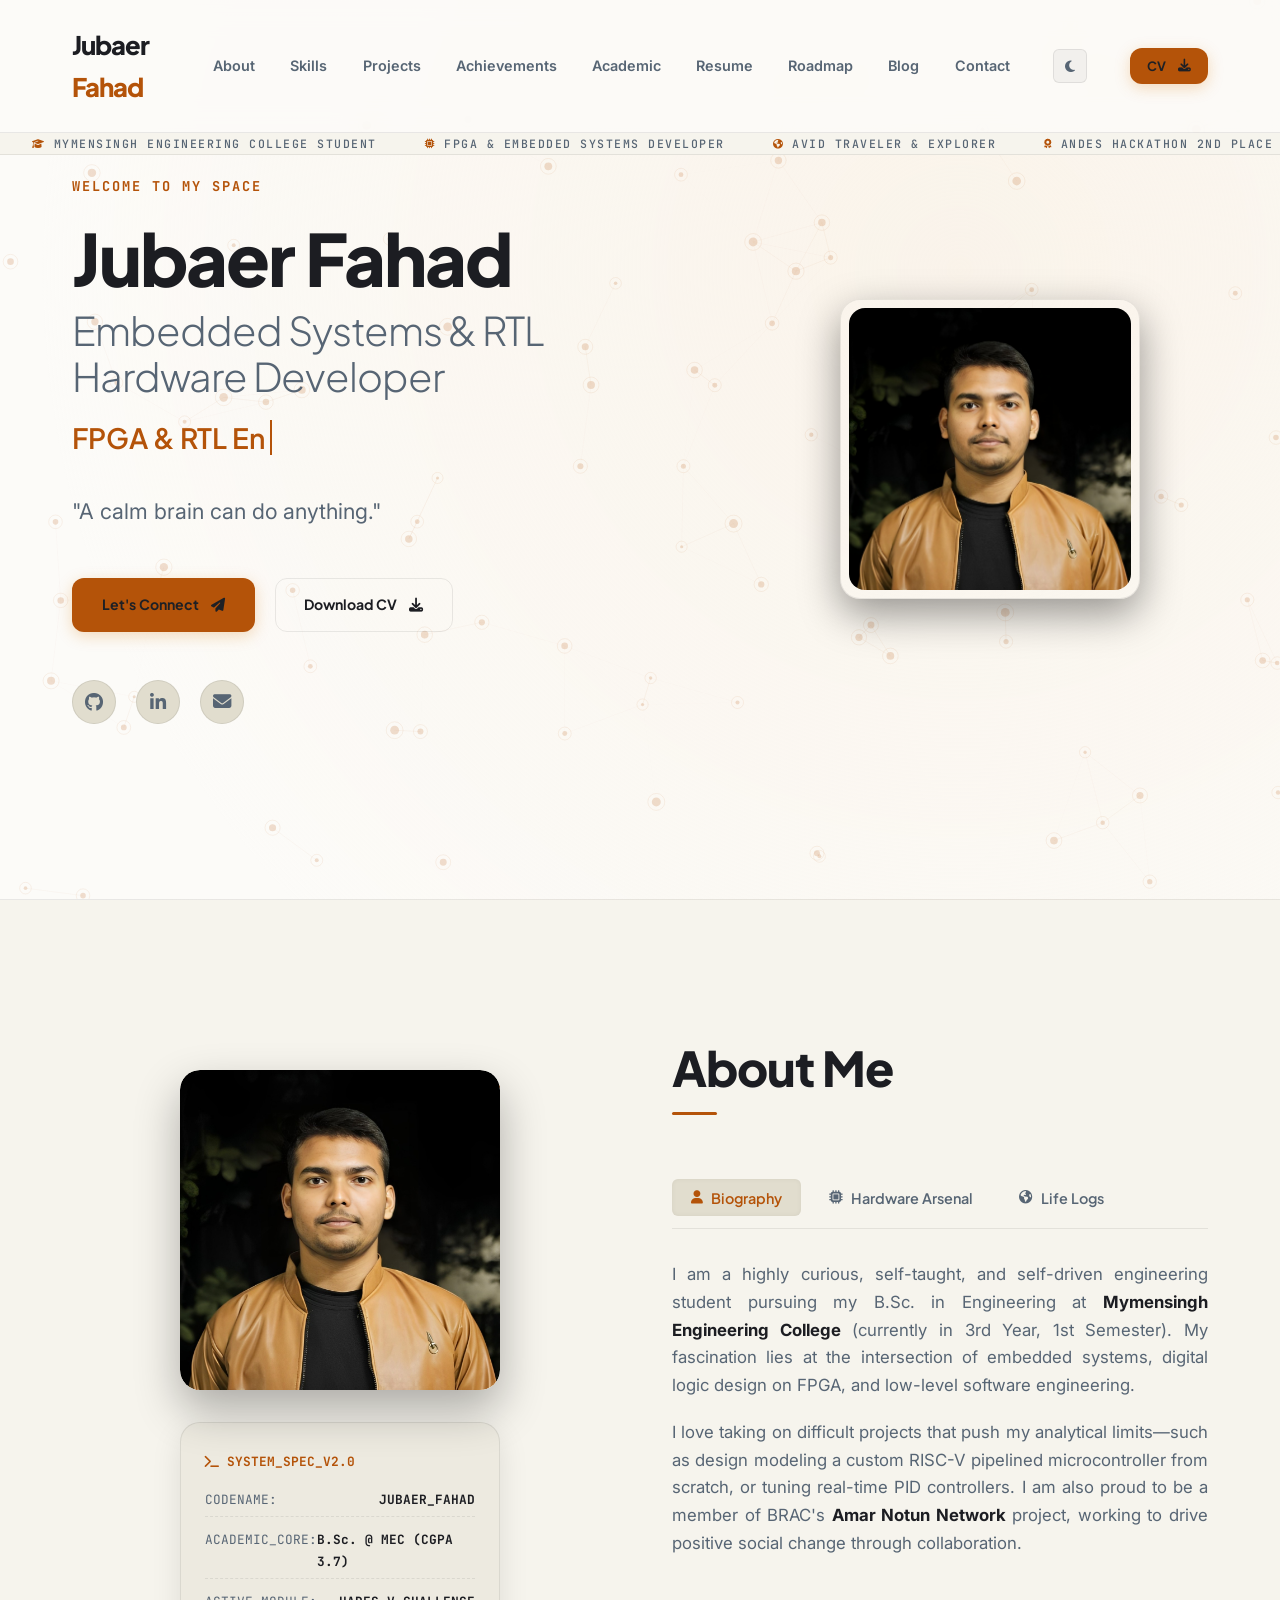
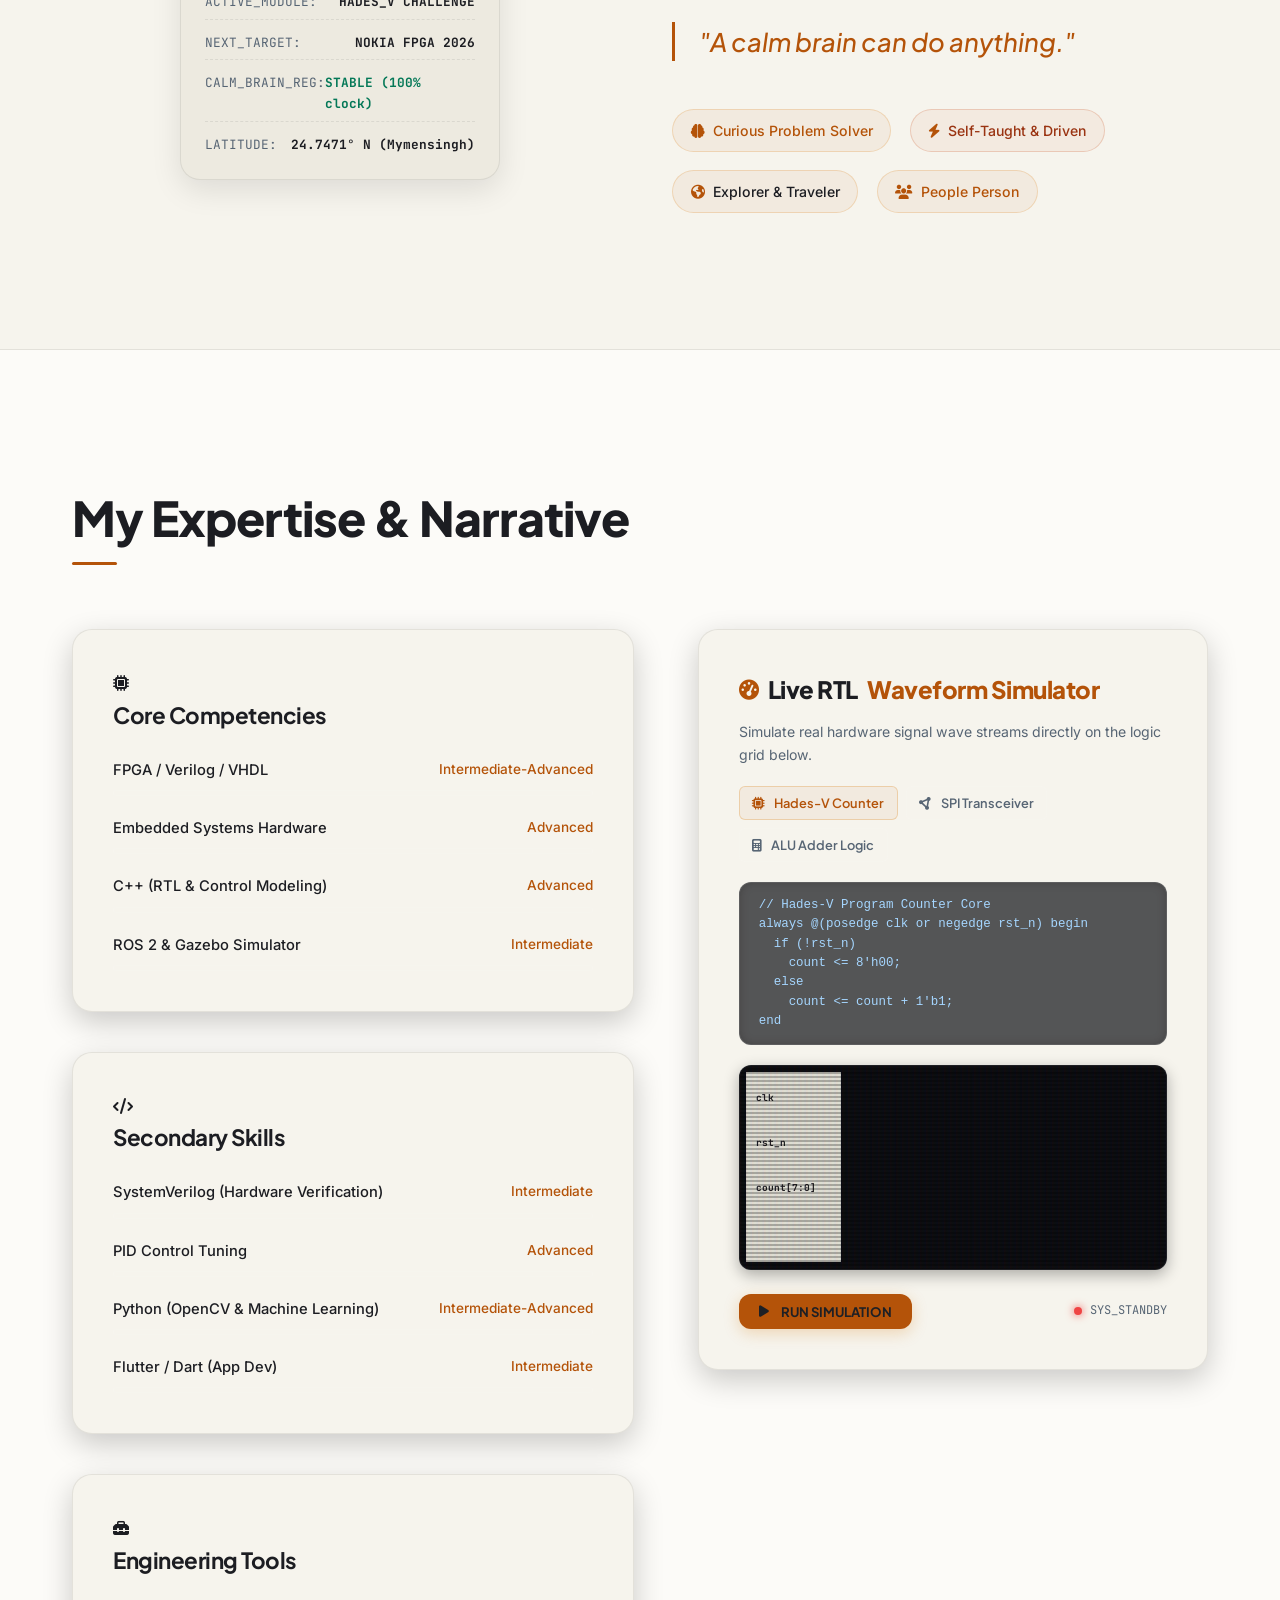
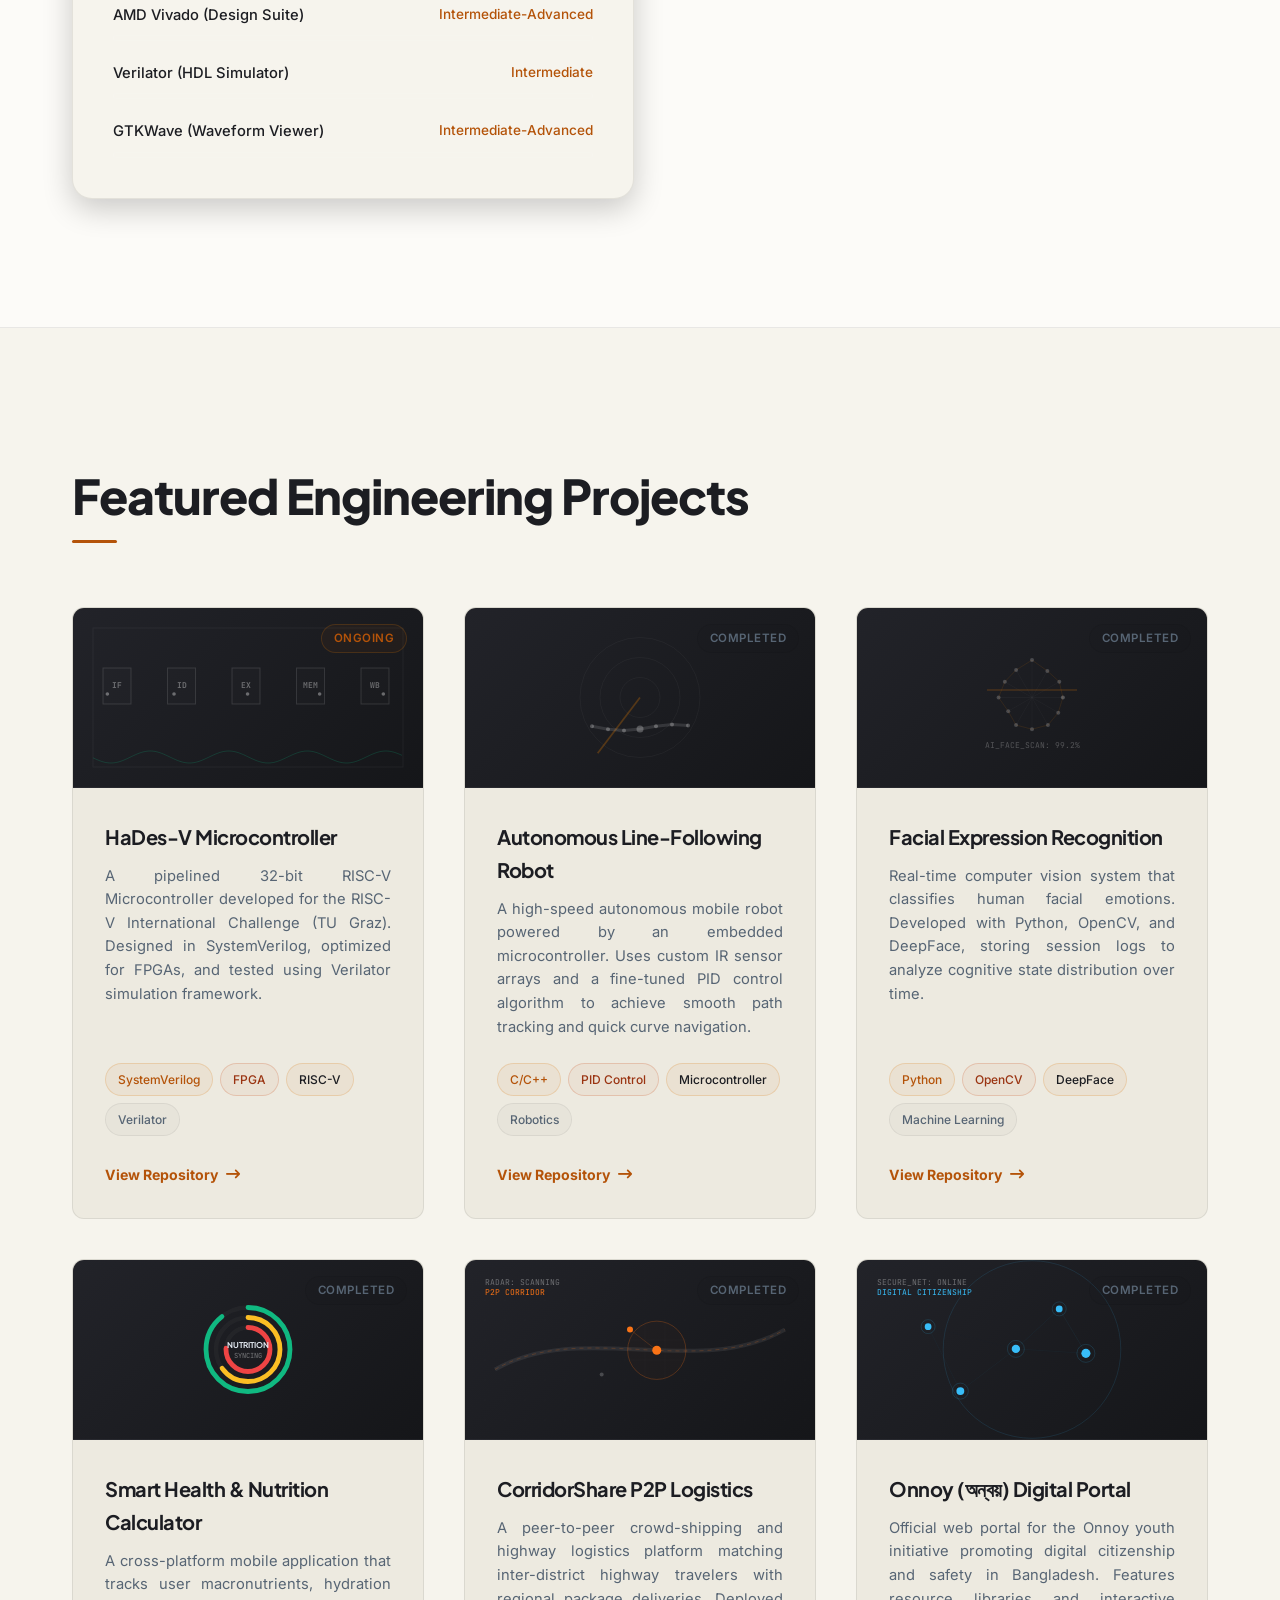
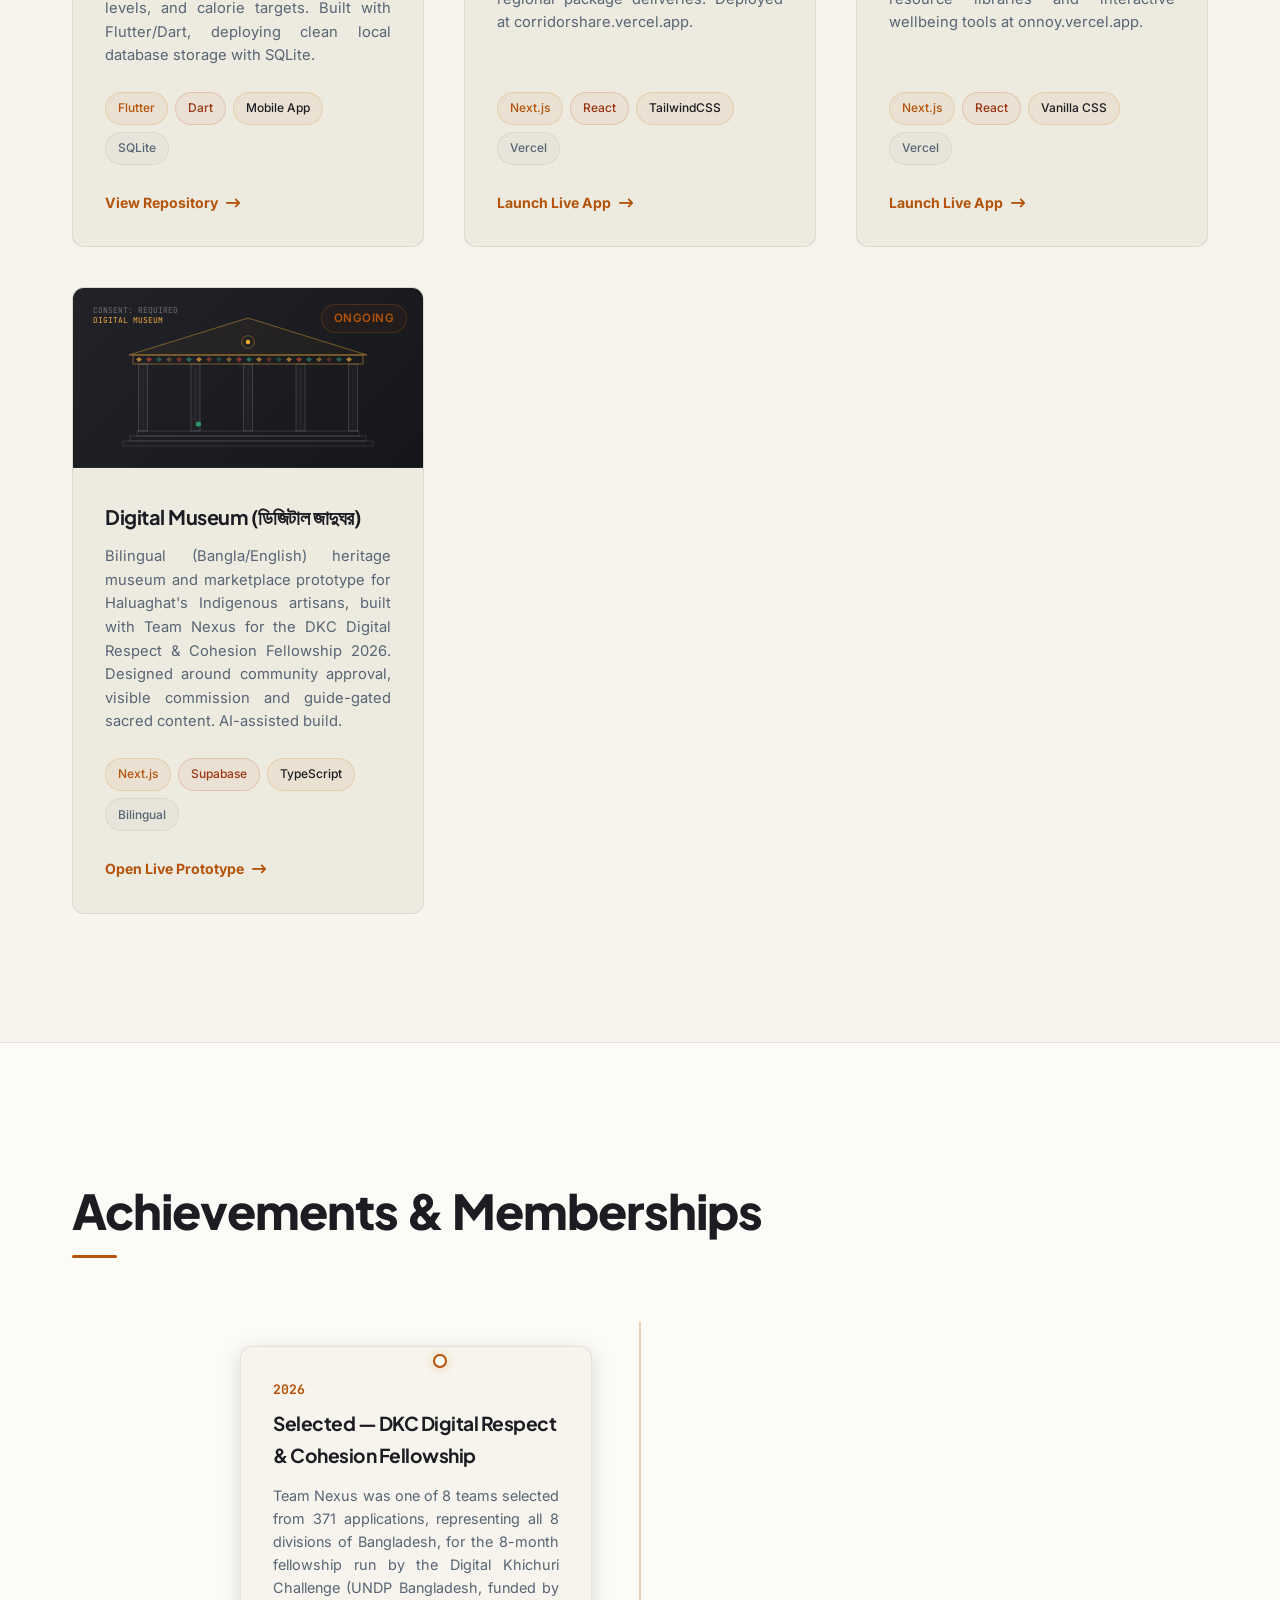
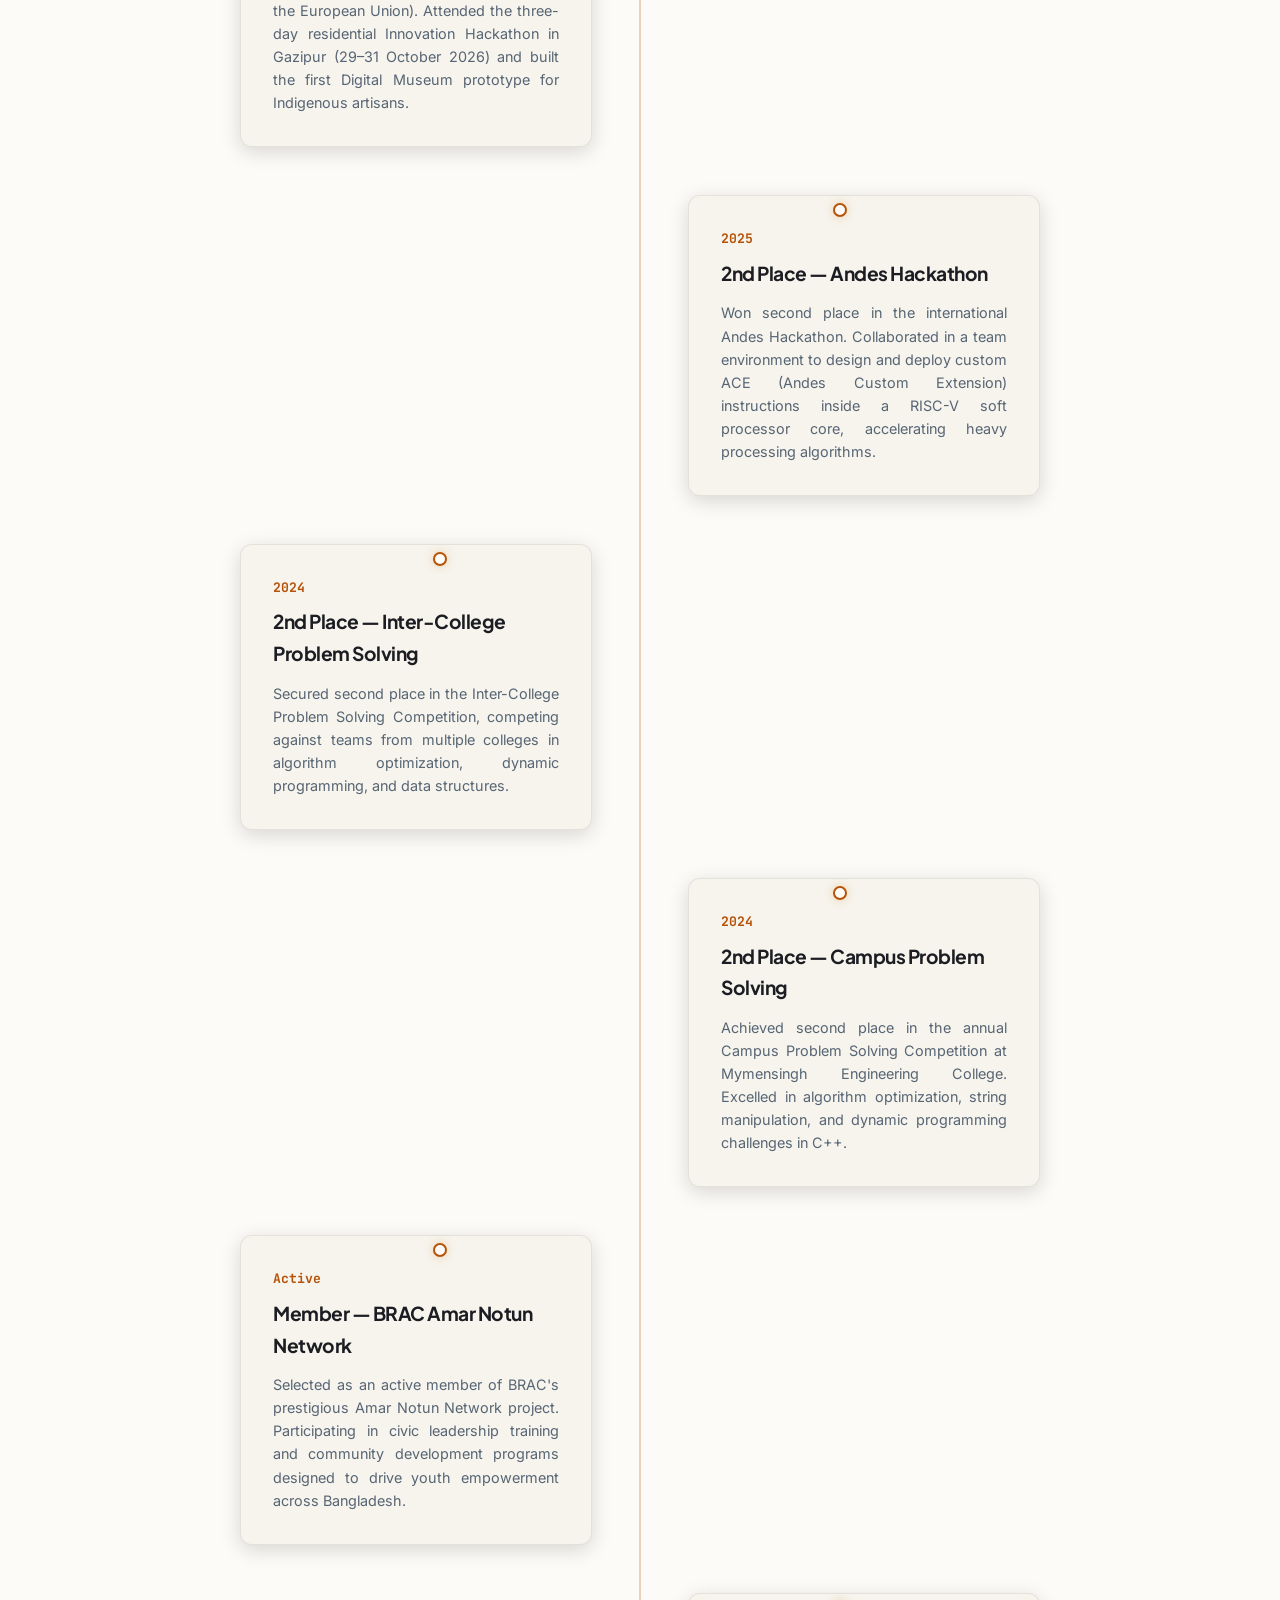
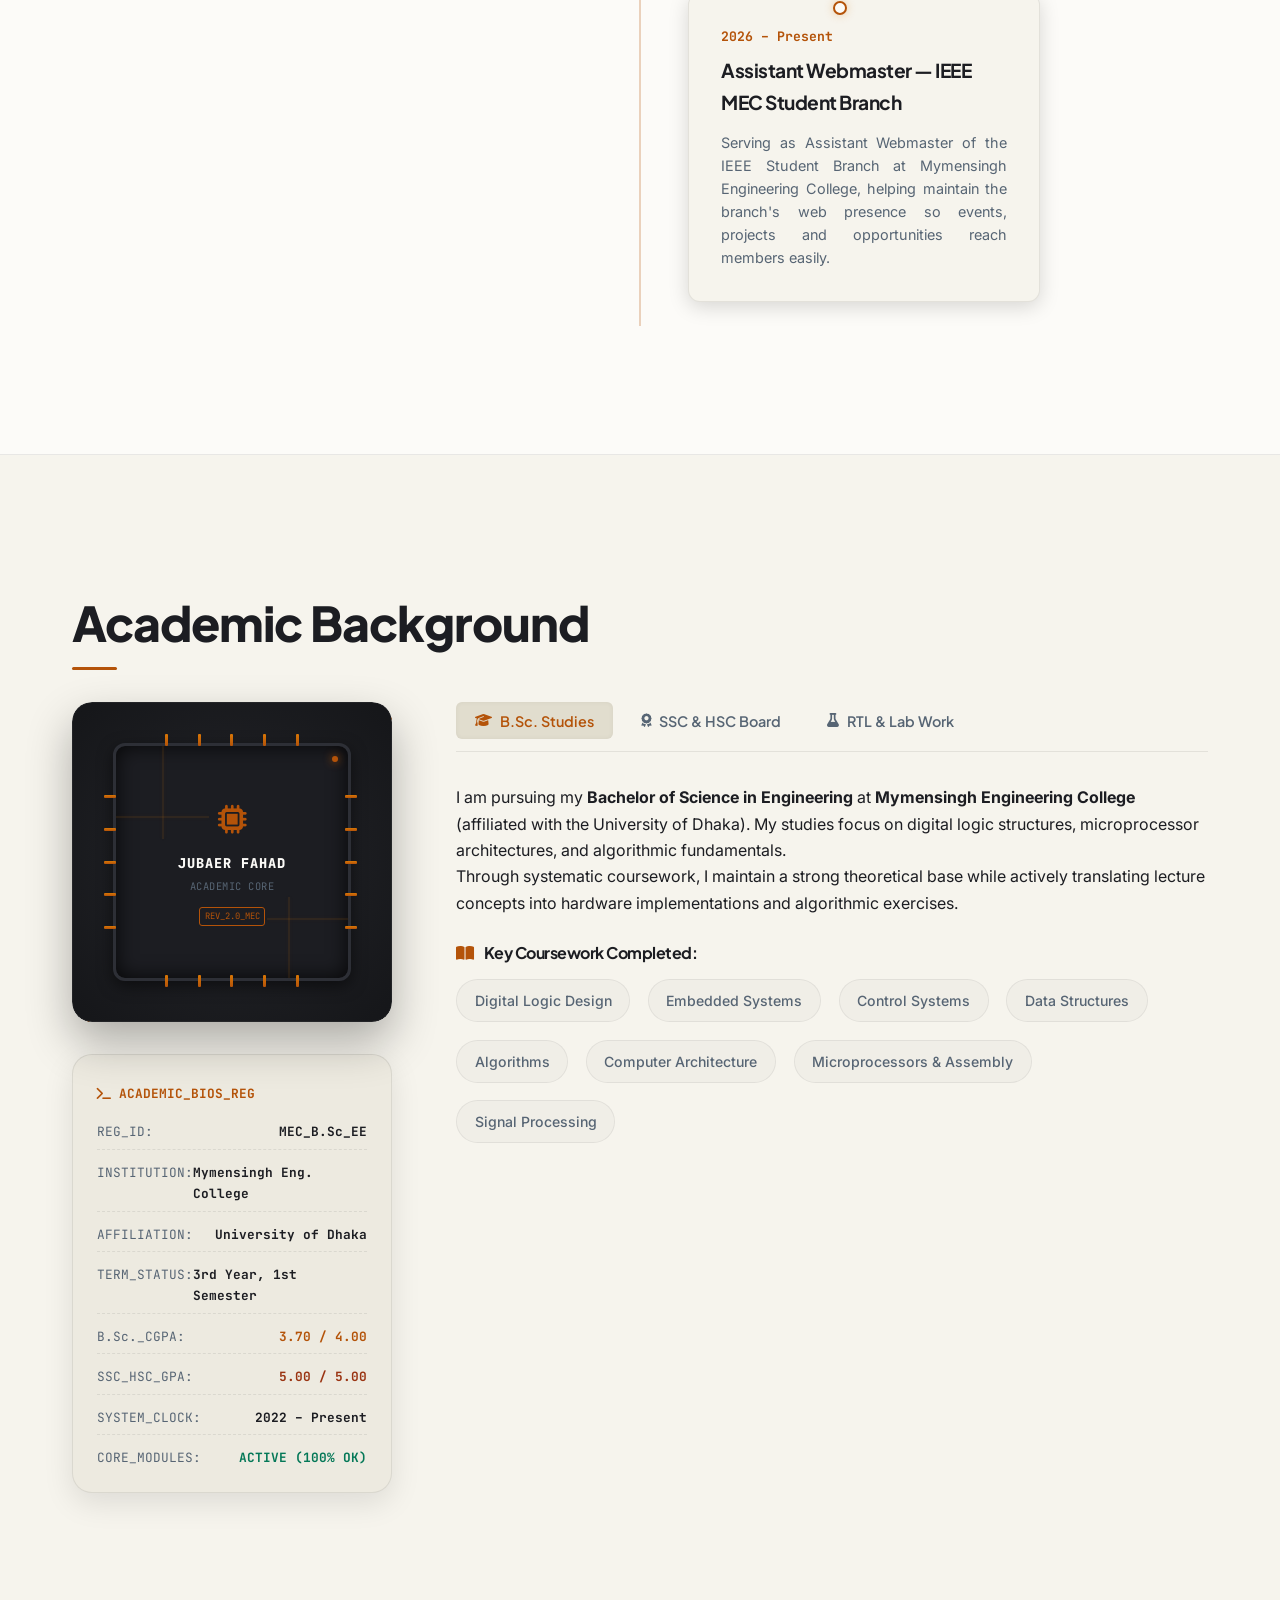
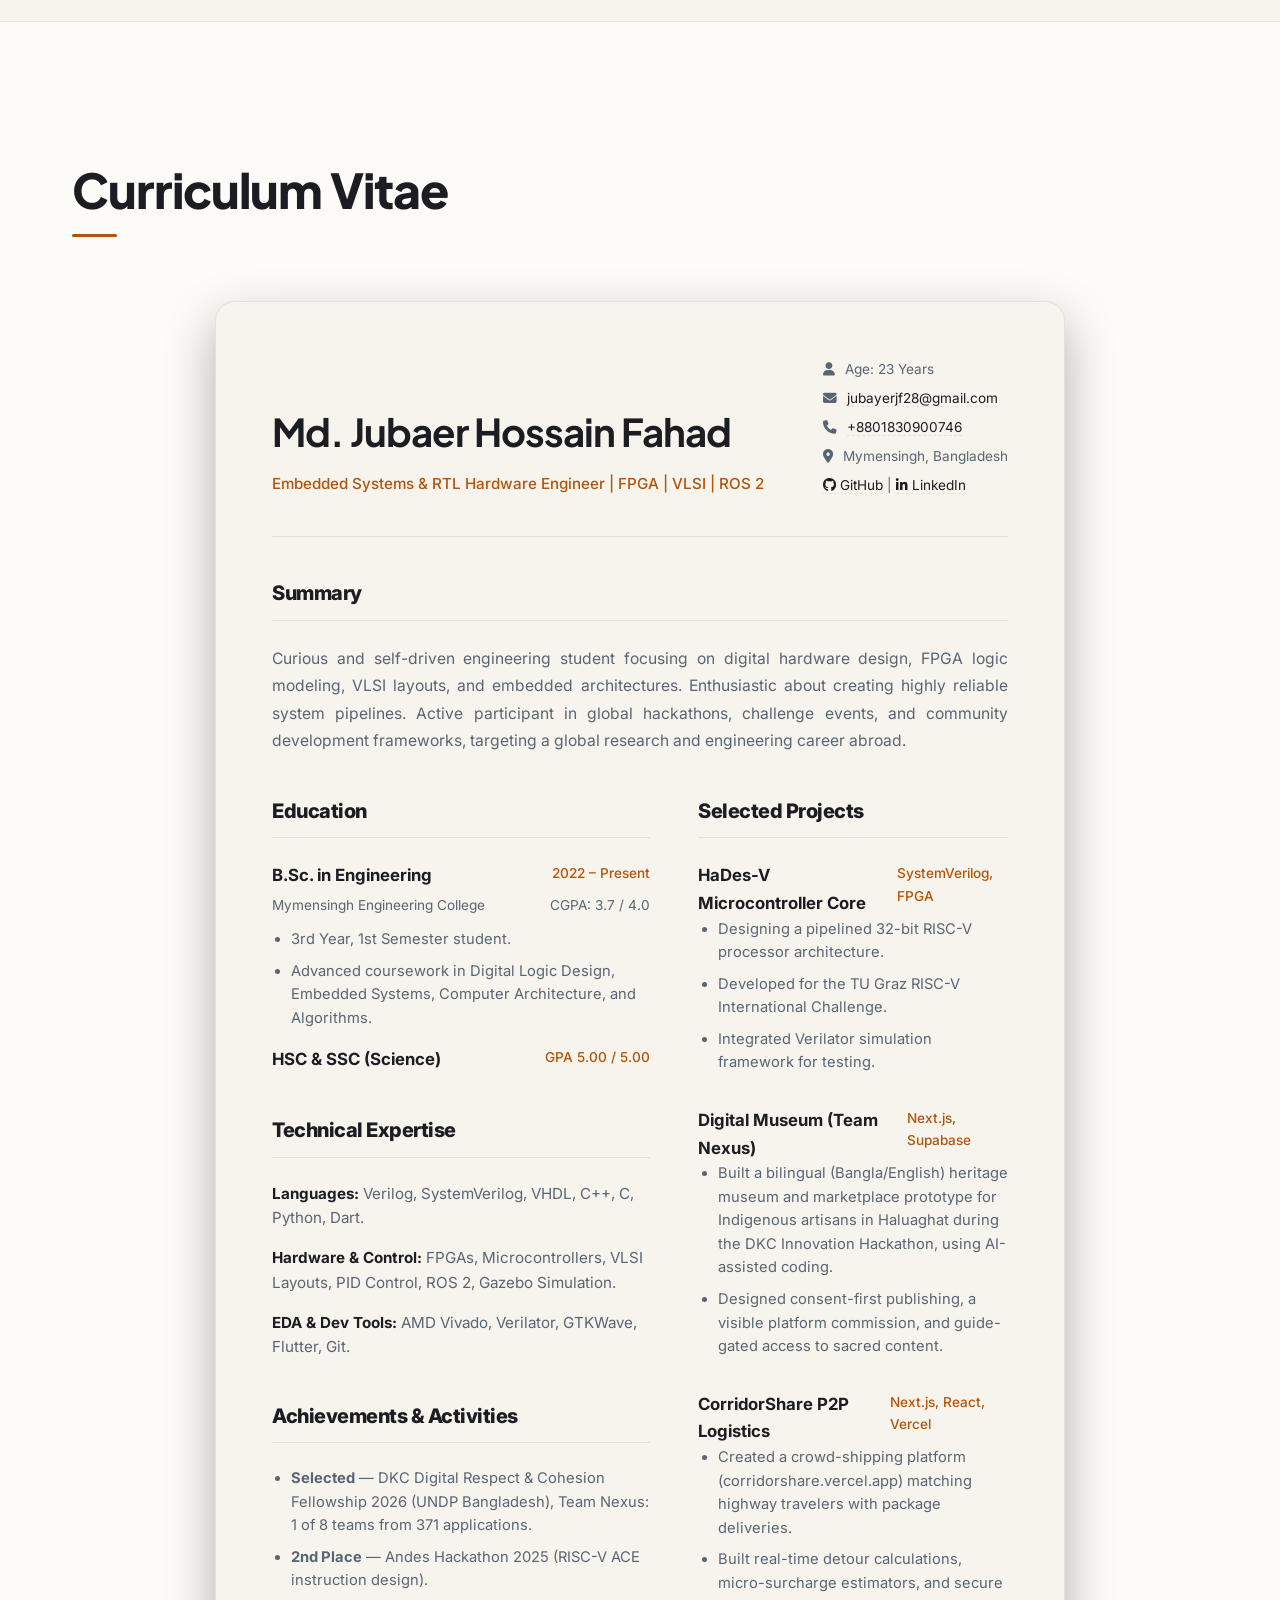
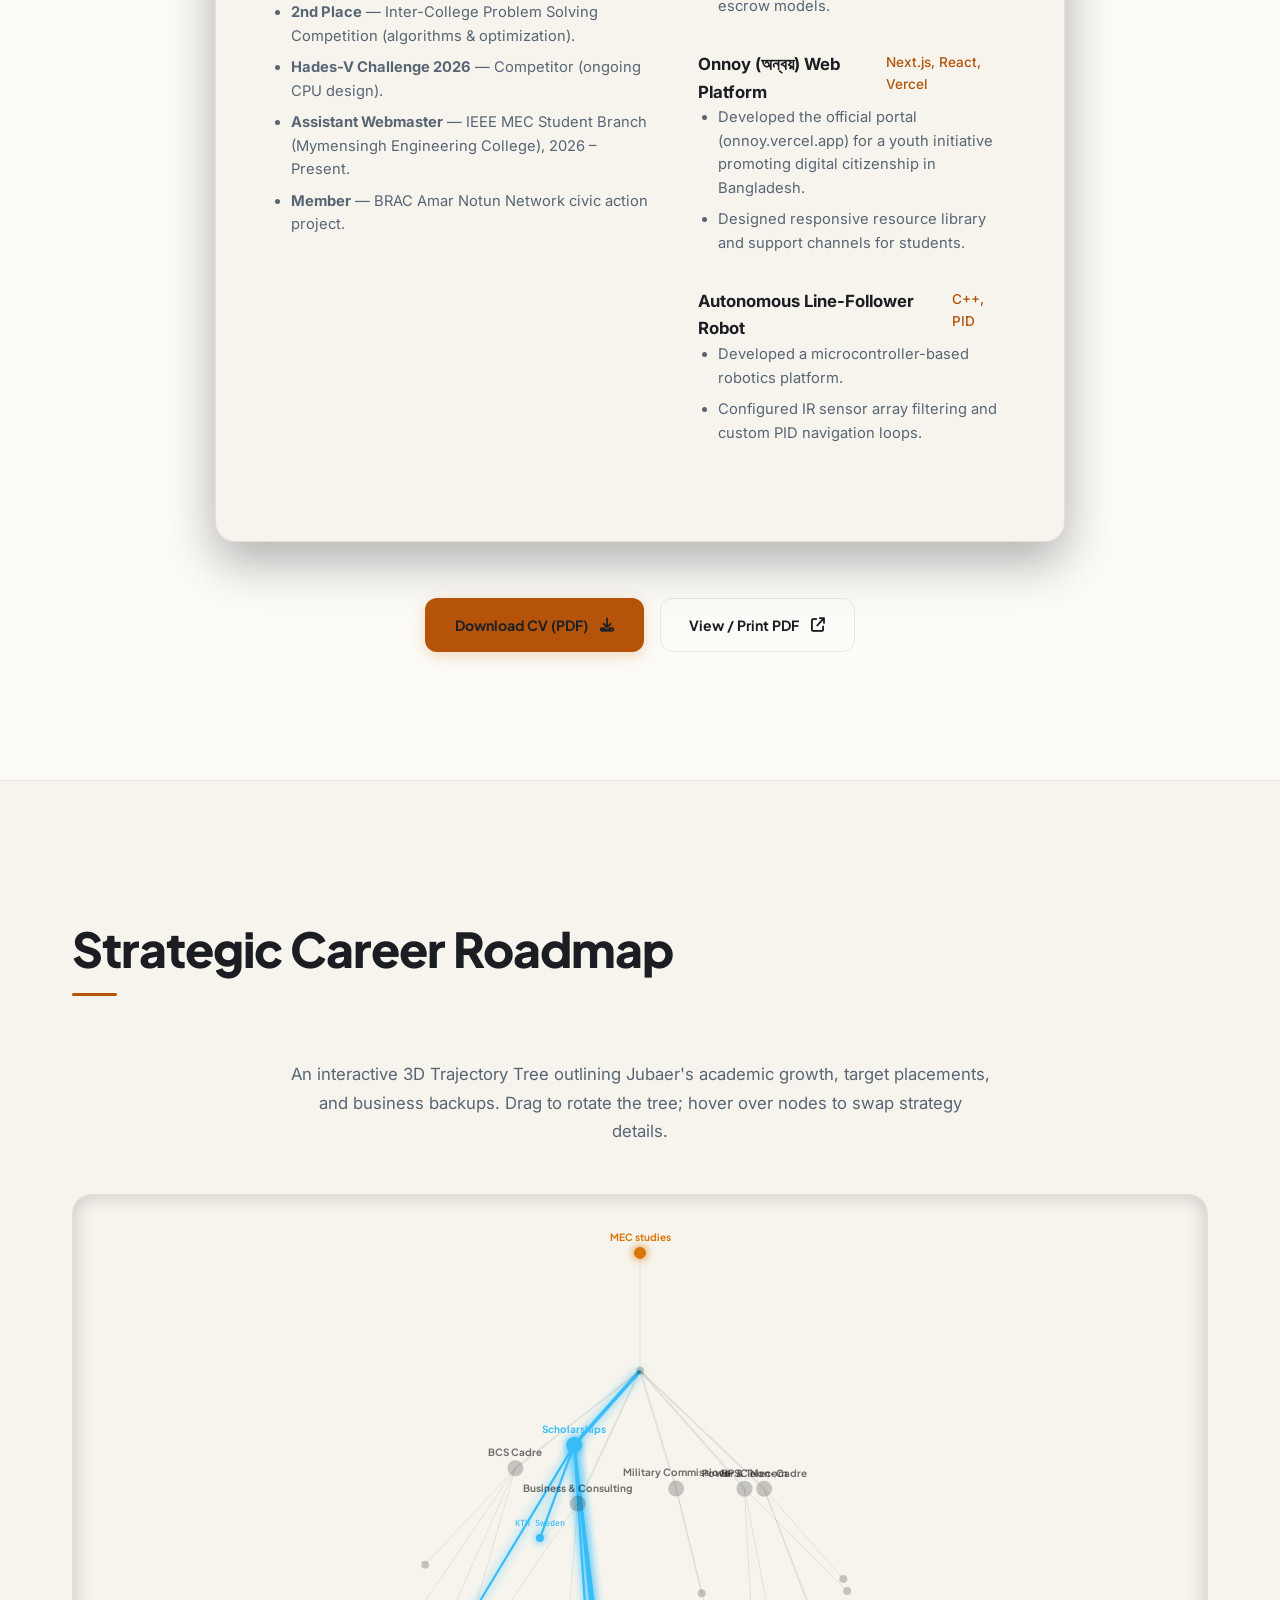
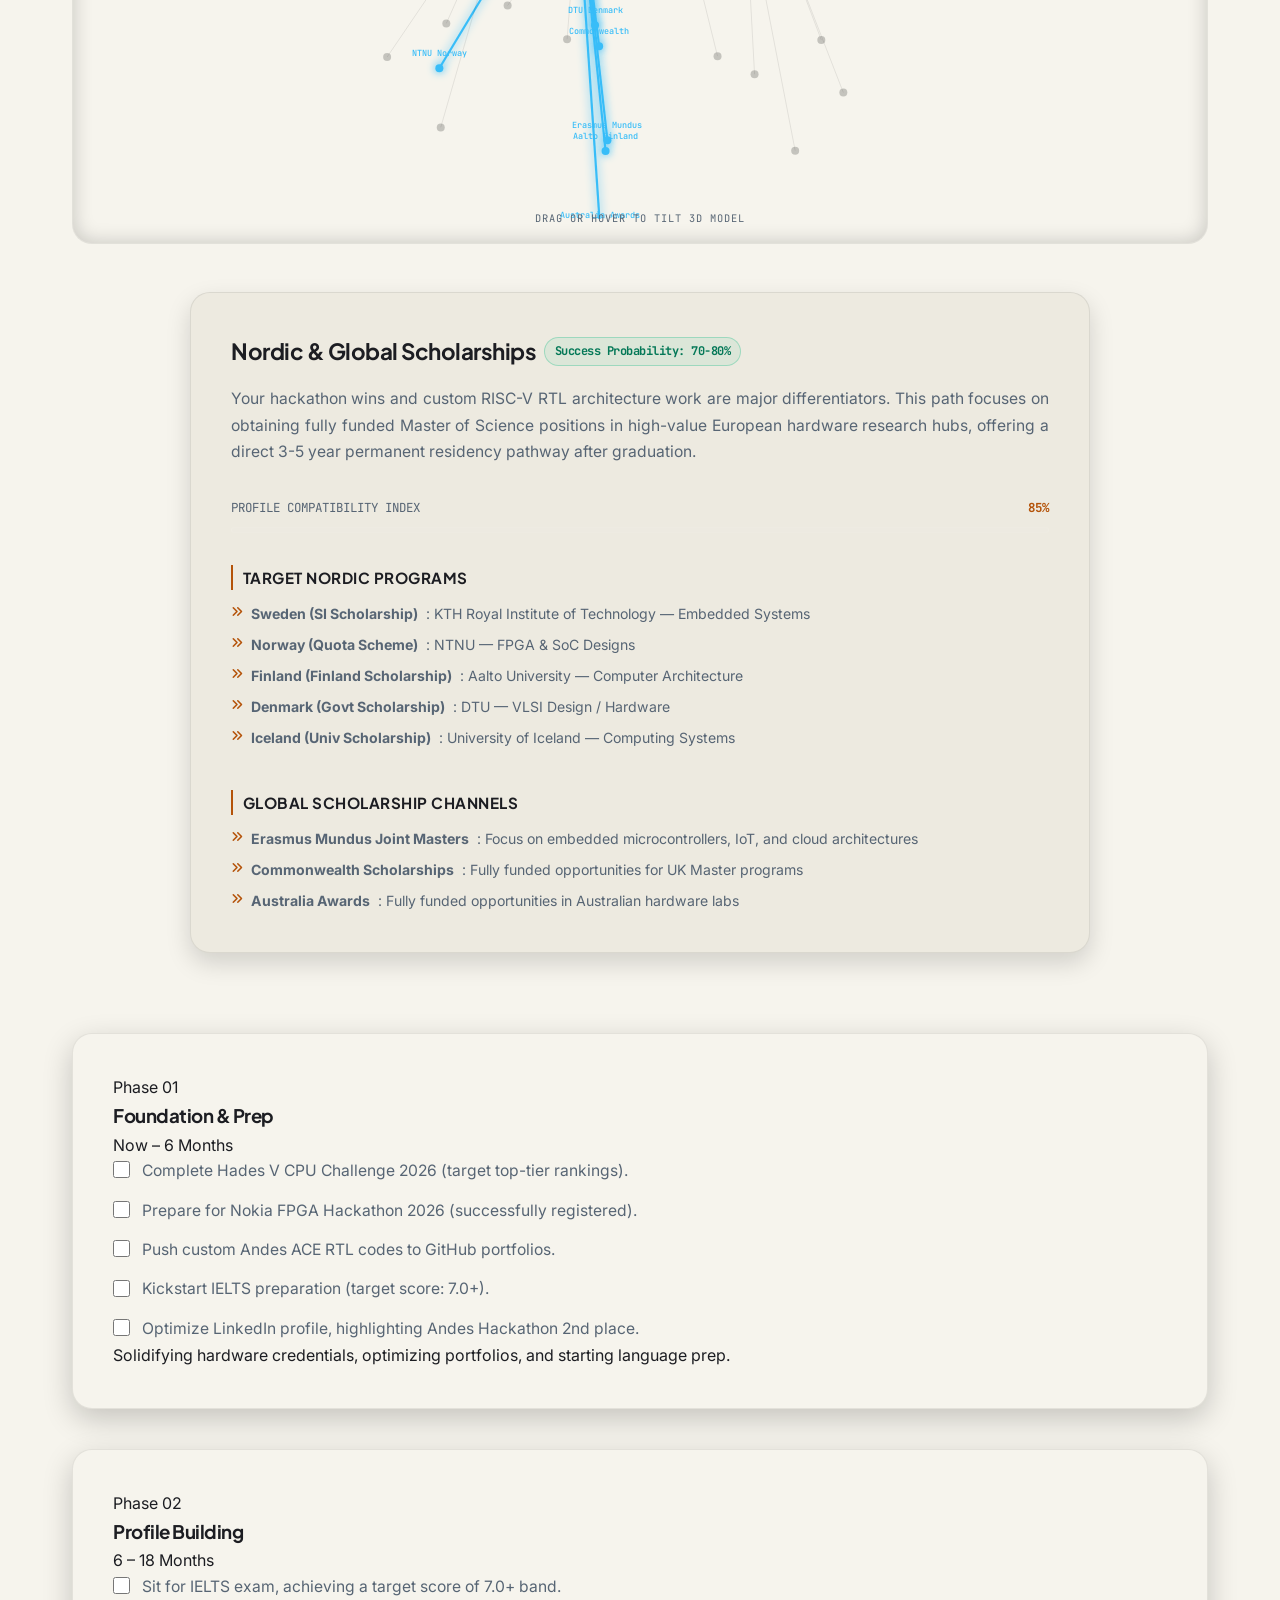
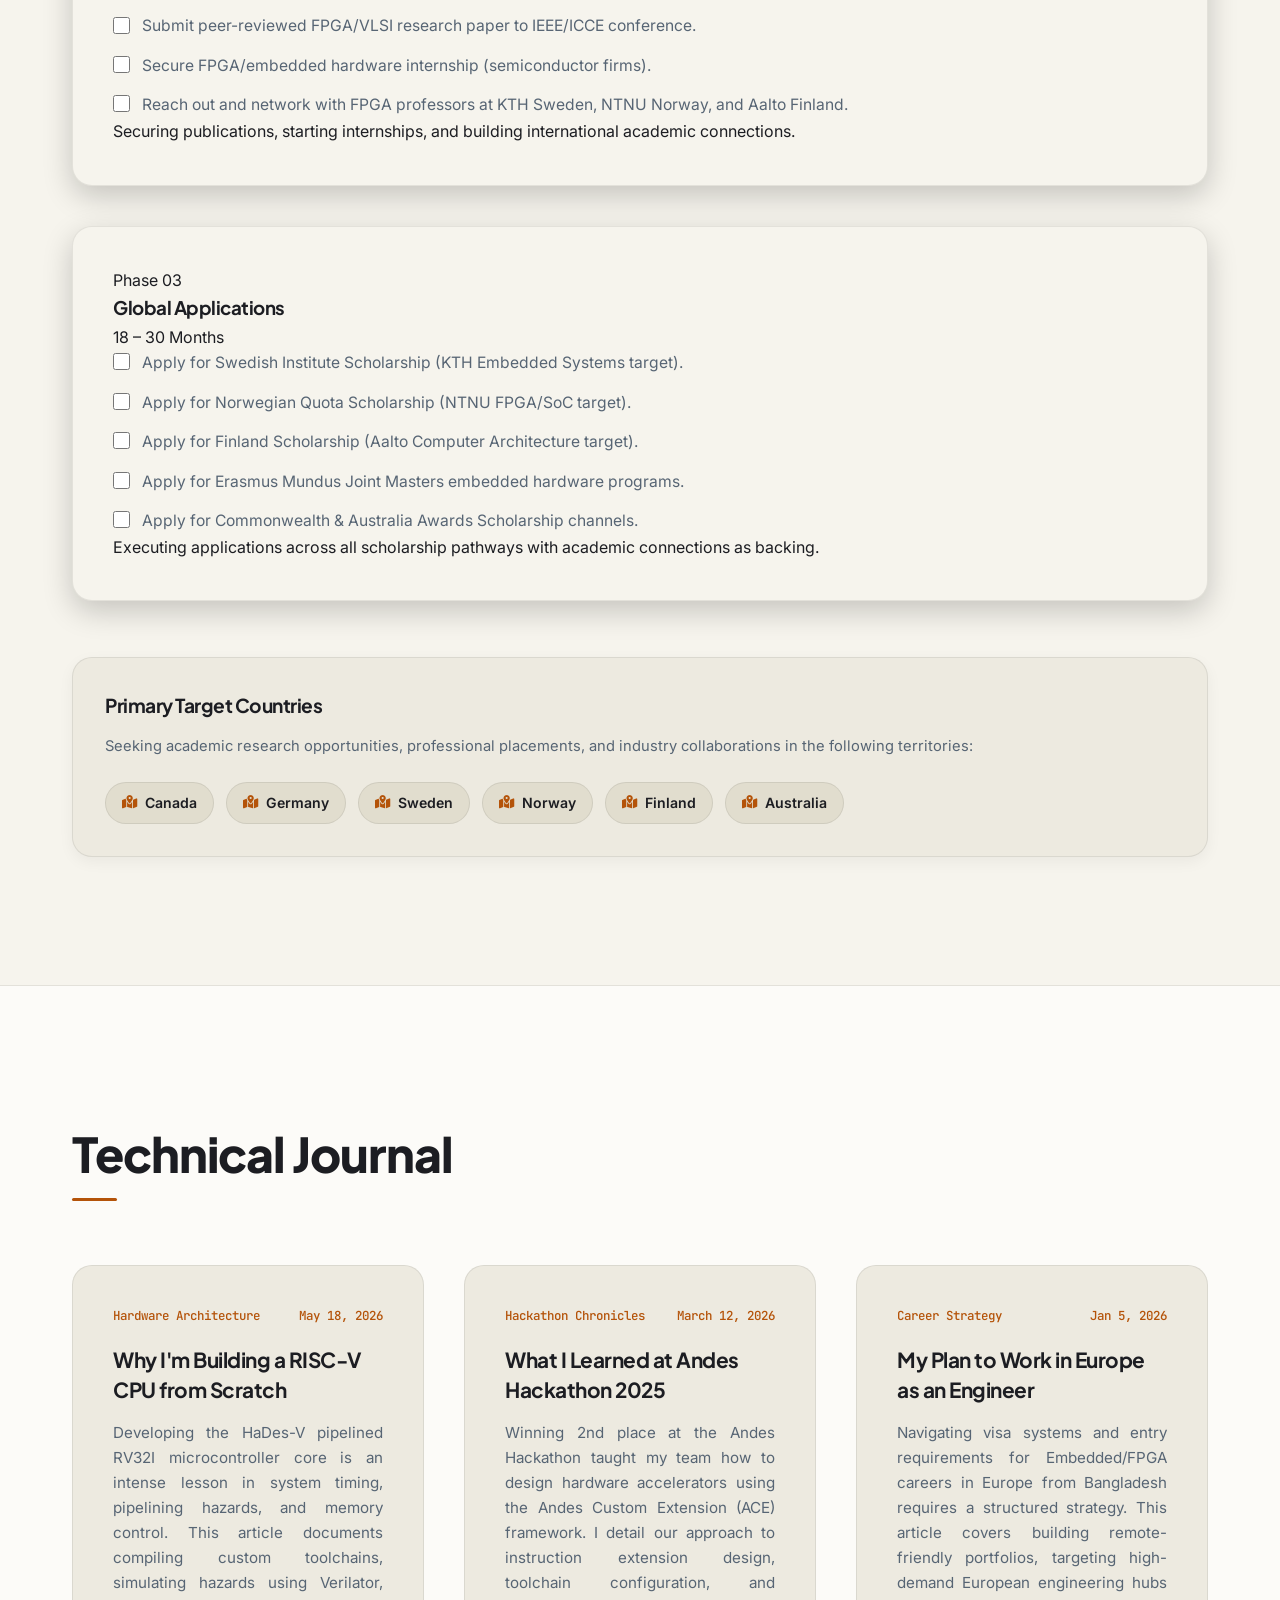
==== commit 45872fb3: "Add downloadable 1-page PDF CV and update download links" ====
--- a/index.html
+++ b/index.html
@@ -31,7 +31,7 @@
         <a href="#blog" class="nav-link">Blog</a>
         <a href="#contact" class="nav-link">Contact</a>
         <button id="themeToggle" class="theme-toggle-btn" aria-label="Toggle theme"><i class="fa-solid fa-moon"></i></button>
-        <a href="#cv" class="btn btn-primary" style="padding: 0.4rem 1rem; font-size: 0.8rem; font-family: var(--font-heading);">CV <i class="fa-solid fa-download"></i></a>
+        <a href="Md_Jubaer_Hossain_Fahad_CV.pdf" download="Md_Jubaer_Hossain_Fahad_CV.pdf" class="btn btn-primary" style="padding: 0.4rem 1rem; font-size: 0.8rem; font-family: var(--font-heading);" aria-label="Download CV PDF">CV <i class="fa-solid fa-download"></i></a>
       </nav>
 
       <!-- Mobile Hamburger Button -->
@@ -78,7 +78,7 @@
     <a href="#blog" class="nav-link mobile-nav-link">Blog</a>
     <a href="#contact" class="nav-link mobile-nav-link">Contact</a>
     <button id="themeToggleMobile" class="theme-toggle-btn mobile-theme-btn" style="margin-top: 1rem;" aria-label="Toggle theme"><i class="fa-solid fa-moon"></i> Toggle Theme</button>
-    <a href="#cv" class="btn btn-primary mobile-nav-link" style="padding: 0.75rem 1.75rem; margin-top: 1rem;">Download CV</a>
+    <a href="Md_Jubaer_Hossain_Fahad_CV.pdf" download="Md_Jubaer_Hossain_Fahad_CV.pdf" class="btn btn-primary mobile-nav-link" style="padding: 0.75rem 1.75rem; margin-top: 1rem;">Download CV <i class="fa-solid fa-download"></i></a>
   </div>
 
   <!-- FLOATING ACTION BUTTON FOR CV DOWNLOAD -->
@@ -104,7 +104,7 @@
         
         <div class="hero-actions">
           <a href="#contact" class="btn btn-primary">Let's Connect <i class="fa-solid fa-paper-plane"></i></a>
-          <a href="#cv" class="btn btn-secondary">Get Resume <i class="fa-solid fa-download"></i></a>
+          <a href="Md_Jubaer_Hossain_Fahad_CV.pdf" download="Md_Jubaer_Hossain_Fahad_CV.pdf" class="btn btn-secondary">Download CV <i class="fa-solid fa-download"></i></a>
         </div>
 
         <div class="hero-socials">
@@ -854,12 +854,12 @@
           <div class="cv-header">
             <div class="cv-name-title">
               <h2>Md. Jubaer Hossain Fahad</h2>
-              <p>Embedded Systems & RTL hardware Engineer | FPGA | VLSI | ROS 2</p>
+              <p>Embedded Systems &amp; RTL Hardware Engineer | FPGA | VLSI | ROS 2</p>
             </div>
             <div class="cv-meta">
               <div><i class="fa-solid fa-user" style="margin-right: 0.4rem;"></i> Age: 23 Years</div>
-              <div><i class="fa-solid fa-envelope" style="margin-right: 0.4rem;"></i> jubayerjf28@gmail.com</div>
-              <div><i class="fa-solid fa-phone" style="margin-right: 0.4rem;"></i> +8801830900746</div>
+              <div><i class="fa-solid fa-envelope" style="margin-right: 0.4rem;"></i> <a href="mailto:jubayerjf28@gmail.com">jubayerjf28@gmail.com</a></div>
+              <div><i class="fa-solid fa-phone" style="margin-right: 0.4rem;"></i> <a href="tel:+8801830900746">+8801830900746</a></div>
               <div><i class="fa-solid fa-location-dot" style="margin-right: 0.4rem;"></i> Mymensingh, Bangladesh</div>
               <div>
                 <a href="https://github.com/JFJubayer" target="_blank" rel="noopener noreferrer"><i class="fa-brands fa-github"></i> GitHub</a> | 
@@ -992,8 +992,11 @@
         </div>
 
         <div class="cv-actions-bar">
-          <a href="mailto:jubayerjf28@gmail.com?subject=Requesting%20PDF%20CV%20-%20Md.%20Jubaer%20Hossain%20Fahad" class="btn btn-primary">
-            Request / Download CV (PDF) <i class="fa-solid fa-download"></i>
+          <a href="Md_Jubaer_Hossain_Fahad_CV.pdf" download="Md_Jubaer_Hossain_Fahad_CV.pdf" class="btn btn-primary">
+            Download CV (PDF) <i class="fa-solid fa-download"></i>
+          </a>
+          <a href="Md_Jubaer_Hossain_Fahad_CV.pdf" target="_blank" rel="noopener noreferrer" class="btn btn-secondary">
+            View / Print PDF <i class="fa-solid fa-arrow-up-right-from-square"></i>
           </a>
         </div>
       </div>
--- a/styles.css
+++ b/styles.css
@@ -2031,6 +2031,9 @@
   margin-top: 3.5rem;
   display: flex;
   justify-content: center;
+  align-items: center;
+  gap: 1rem;
+  flex-wrap: wrap;
 }
 
 @media (max-width: 480px) {
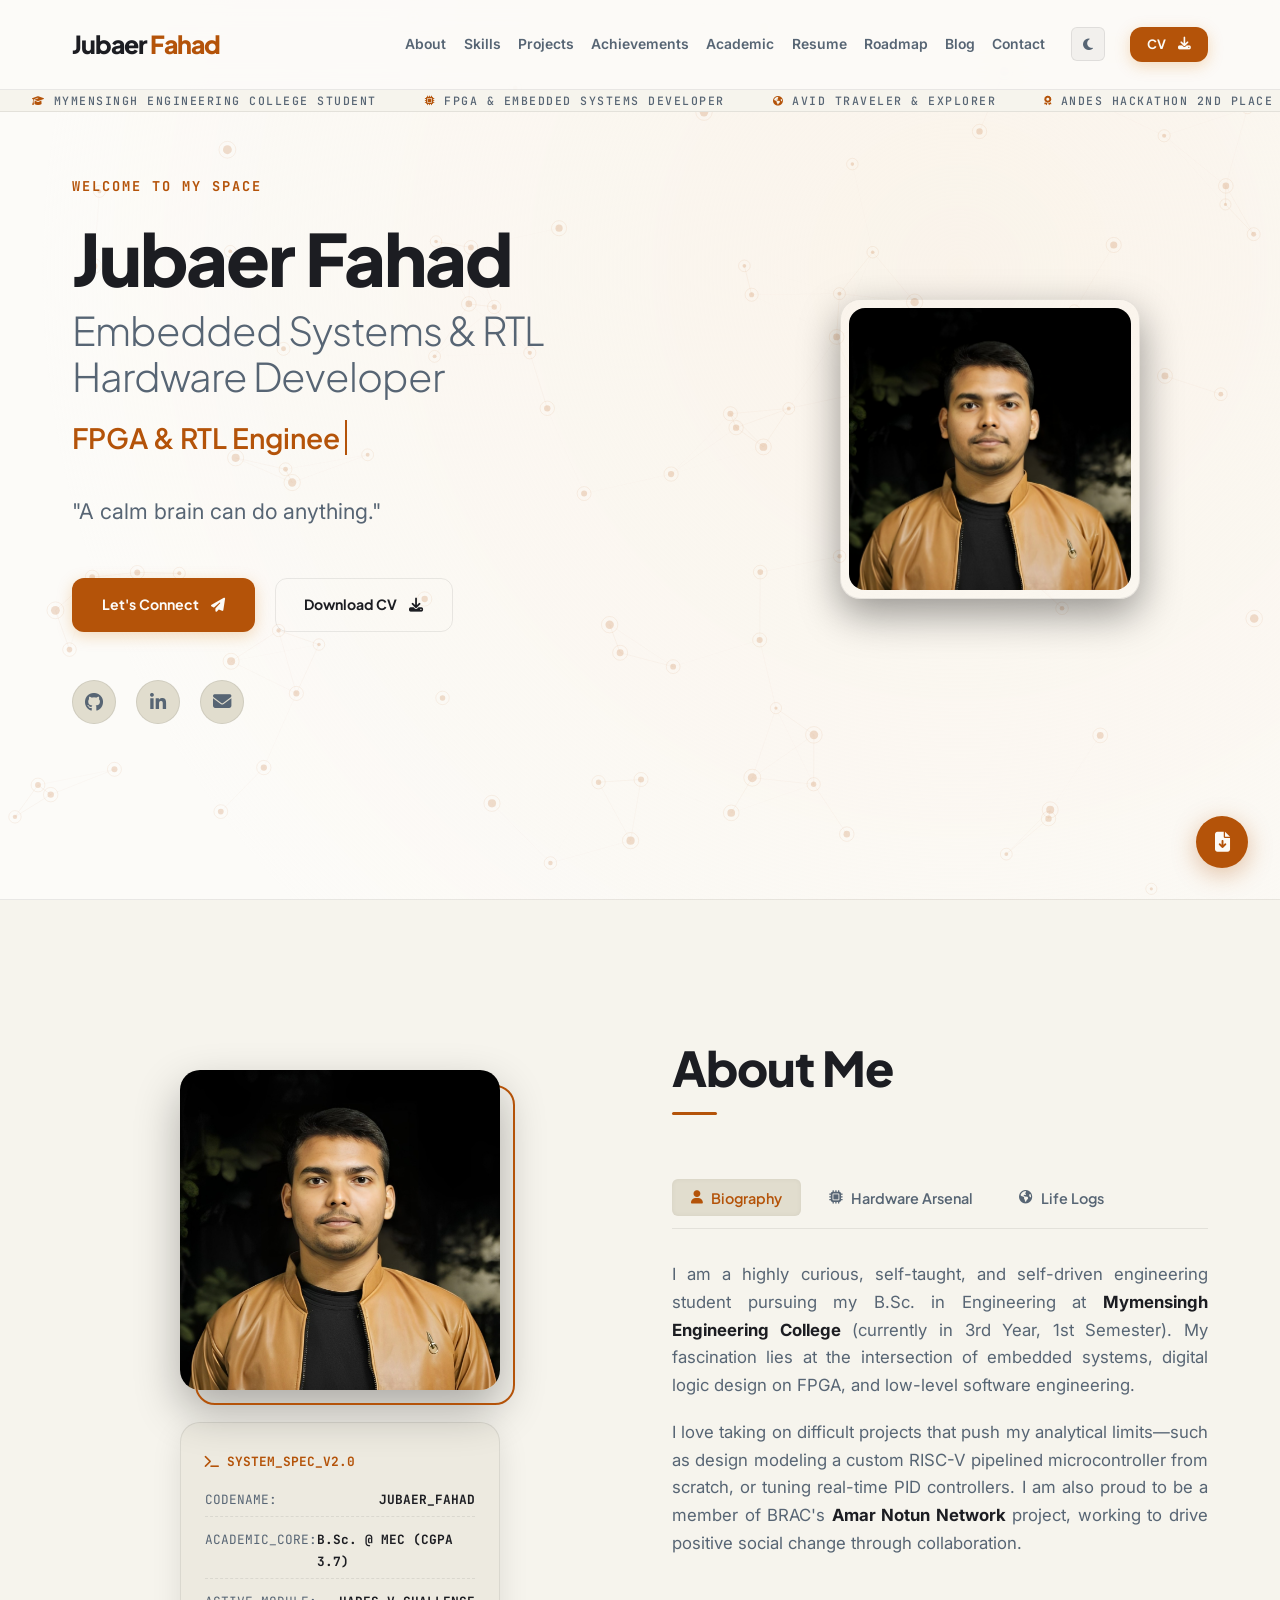
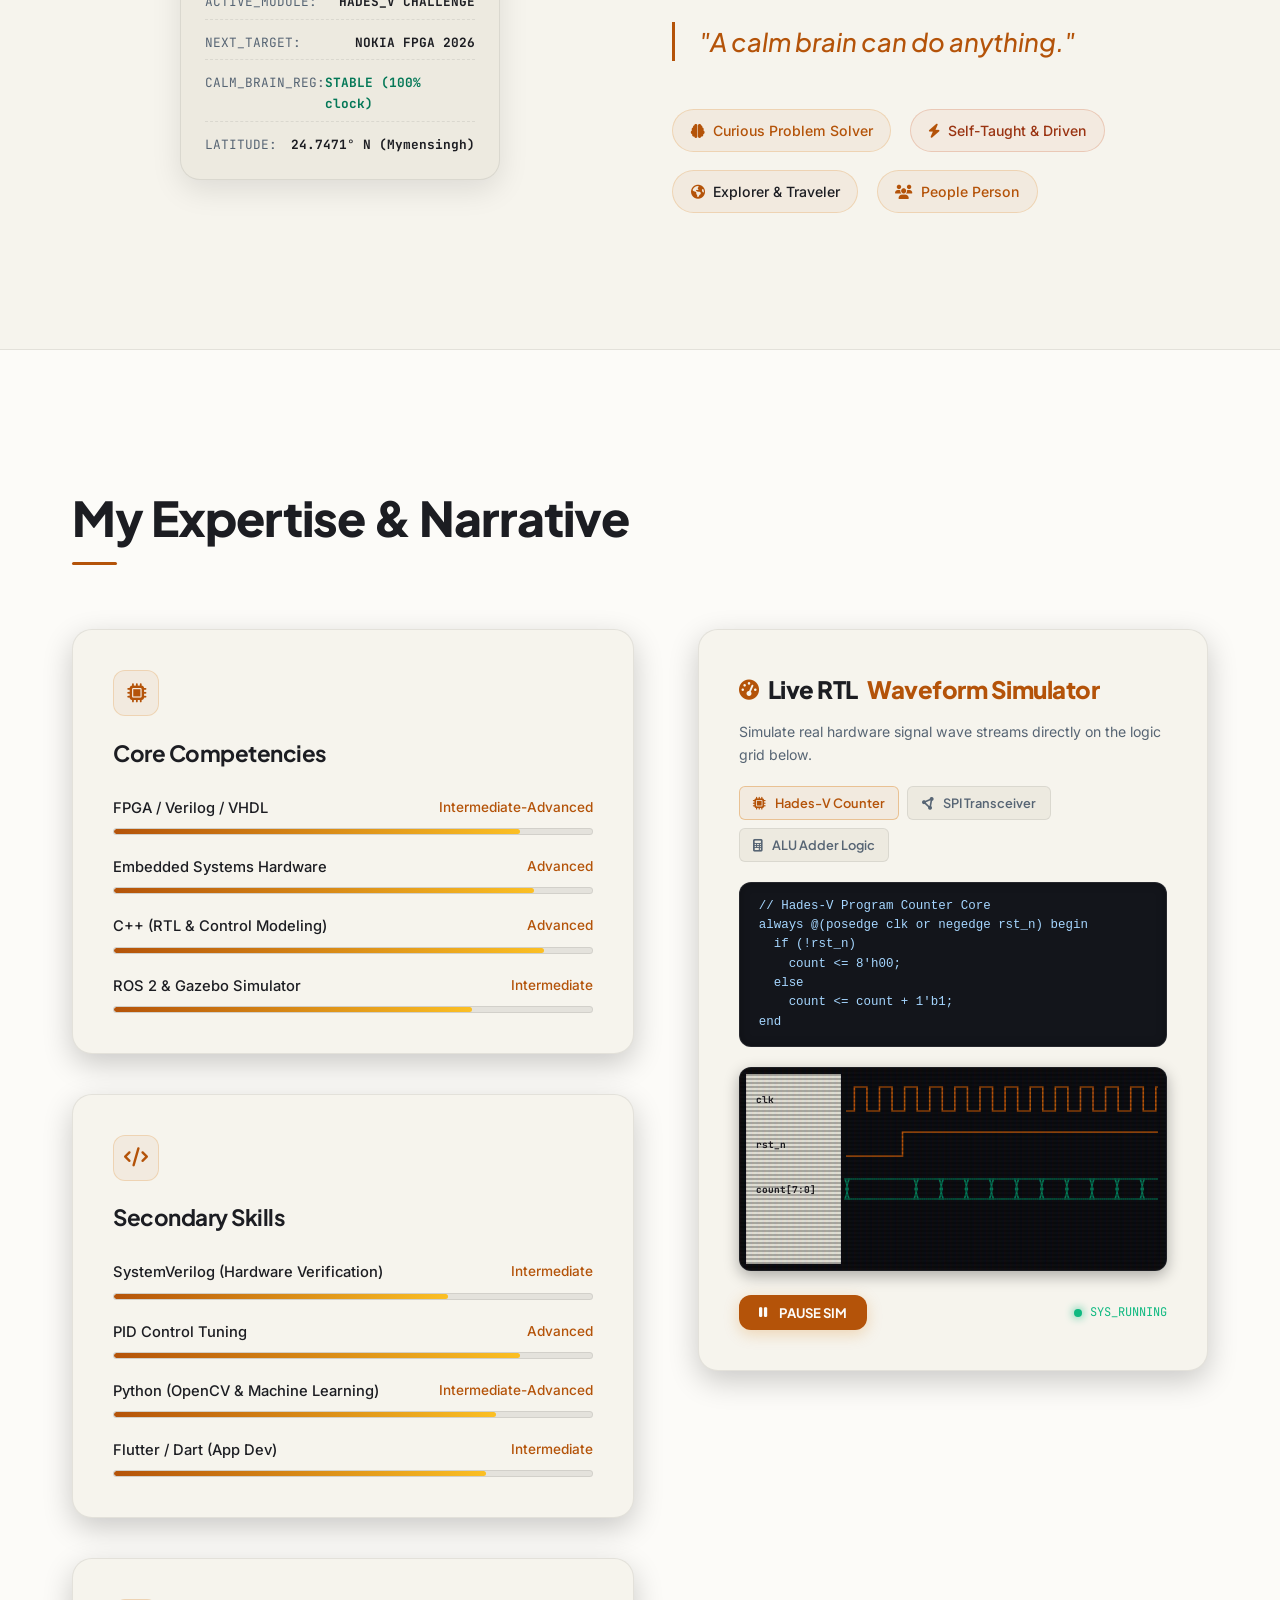
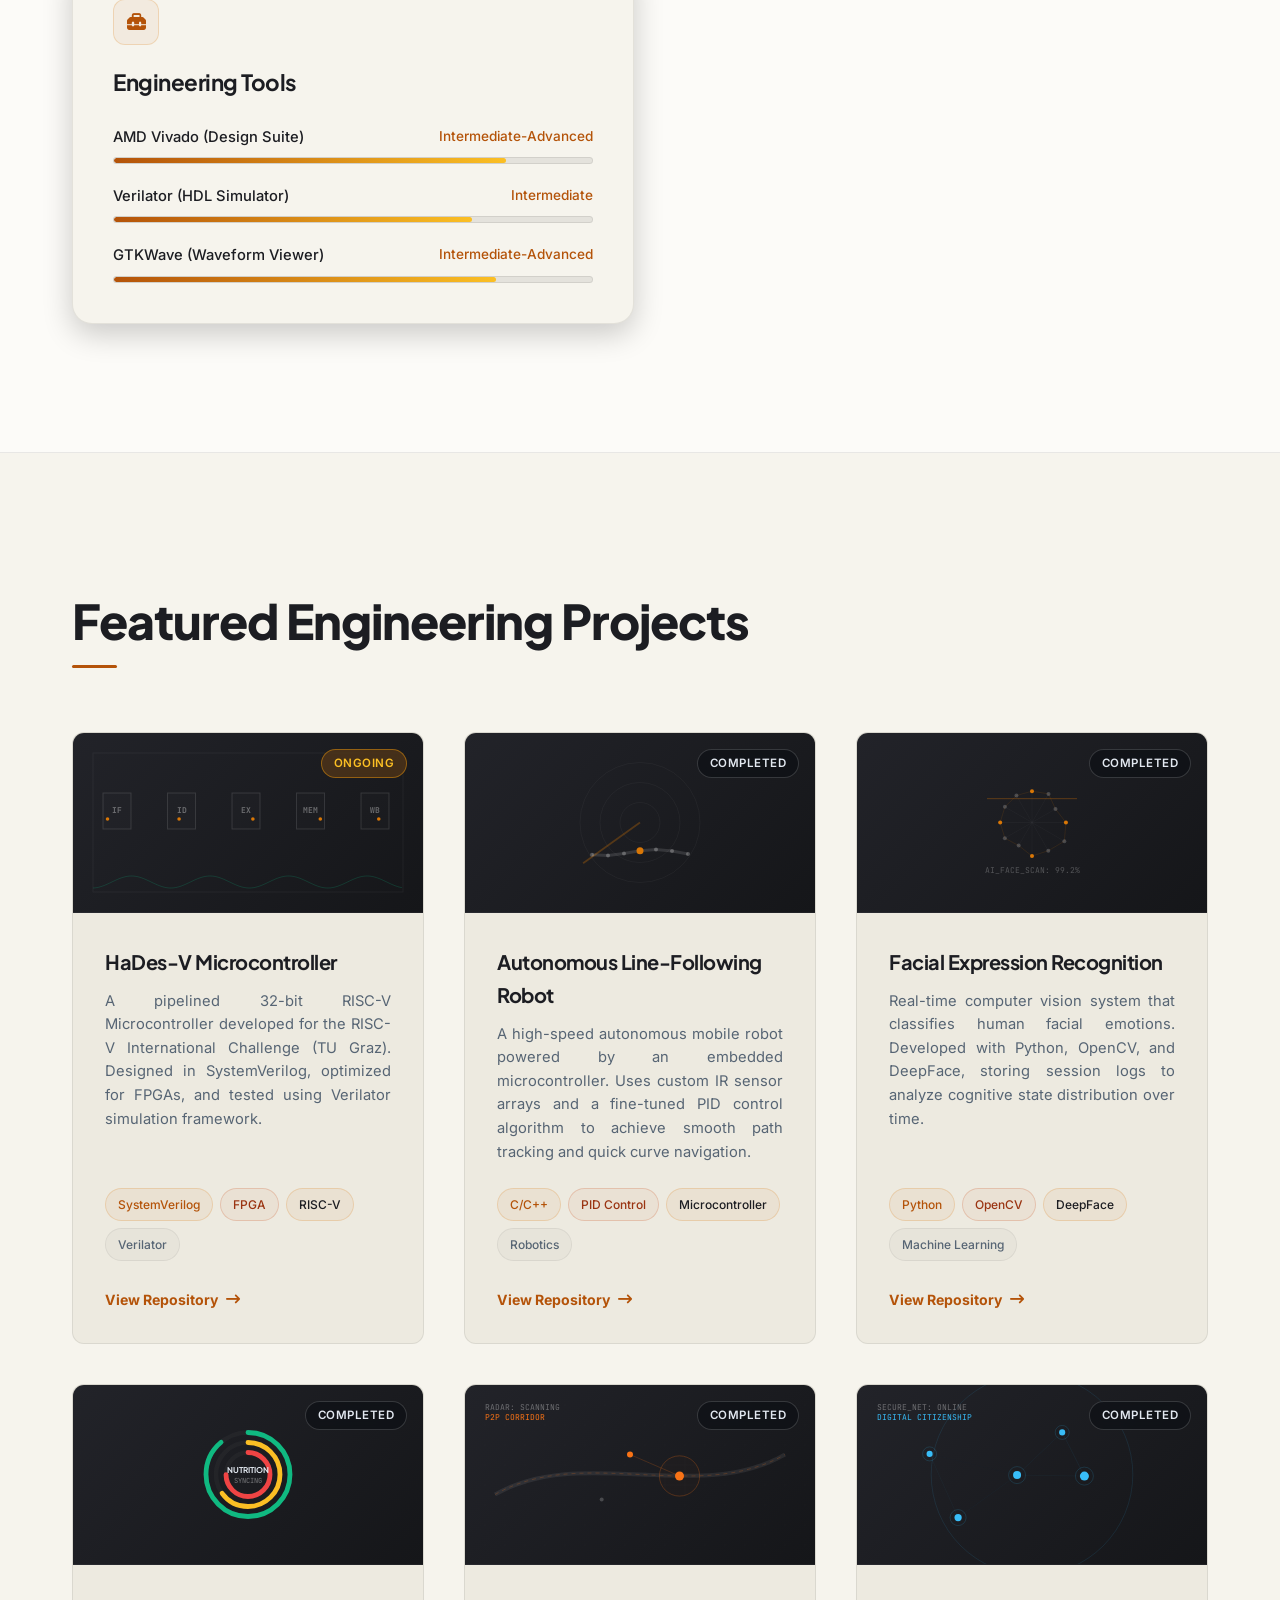
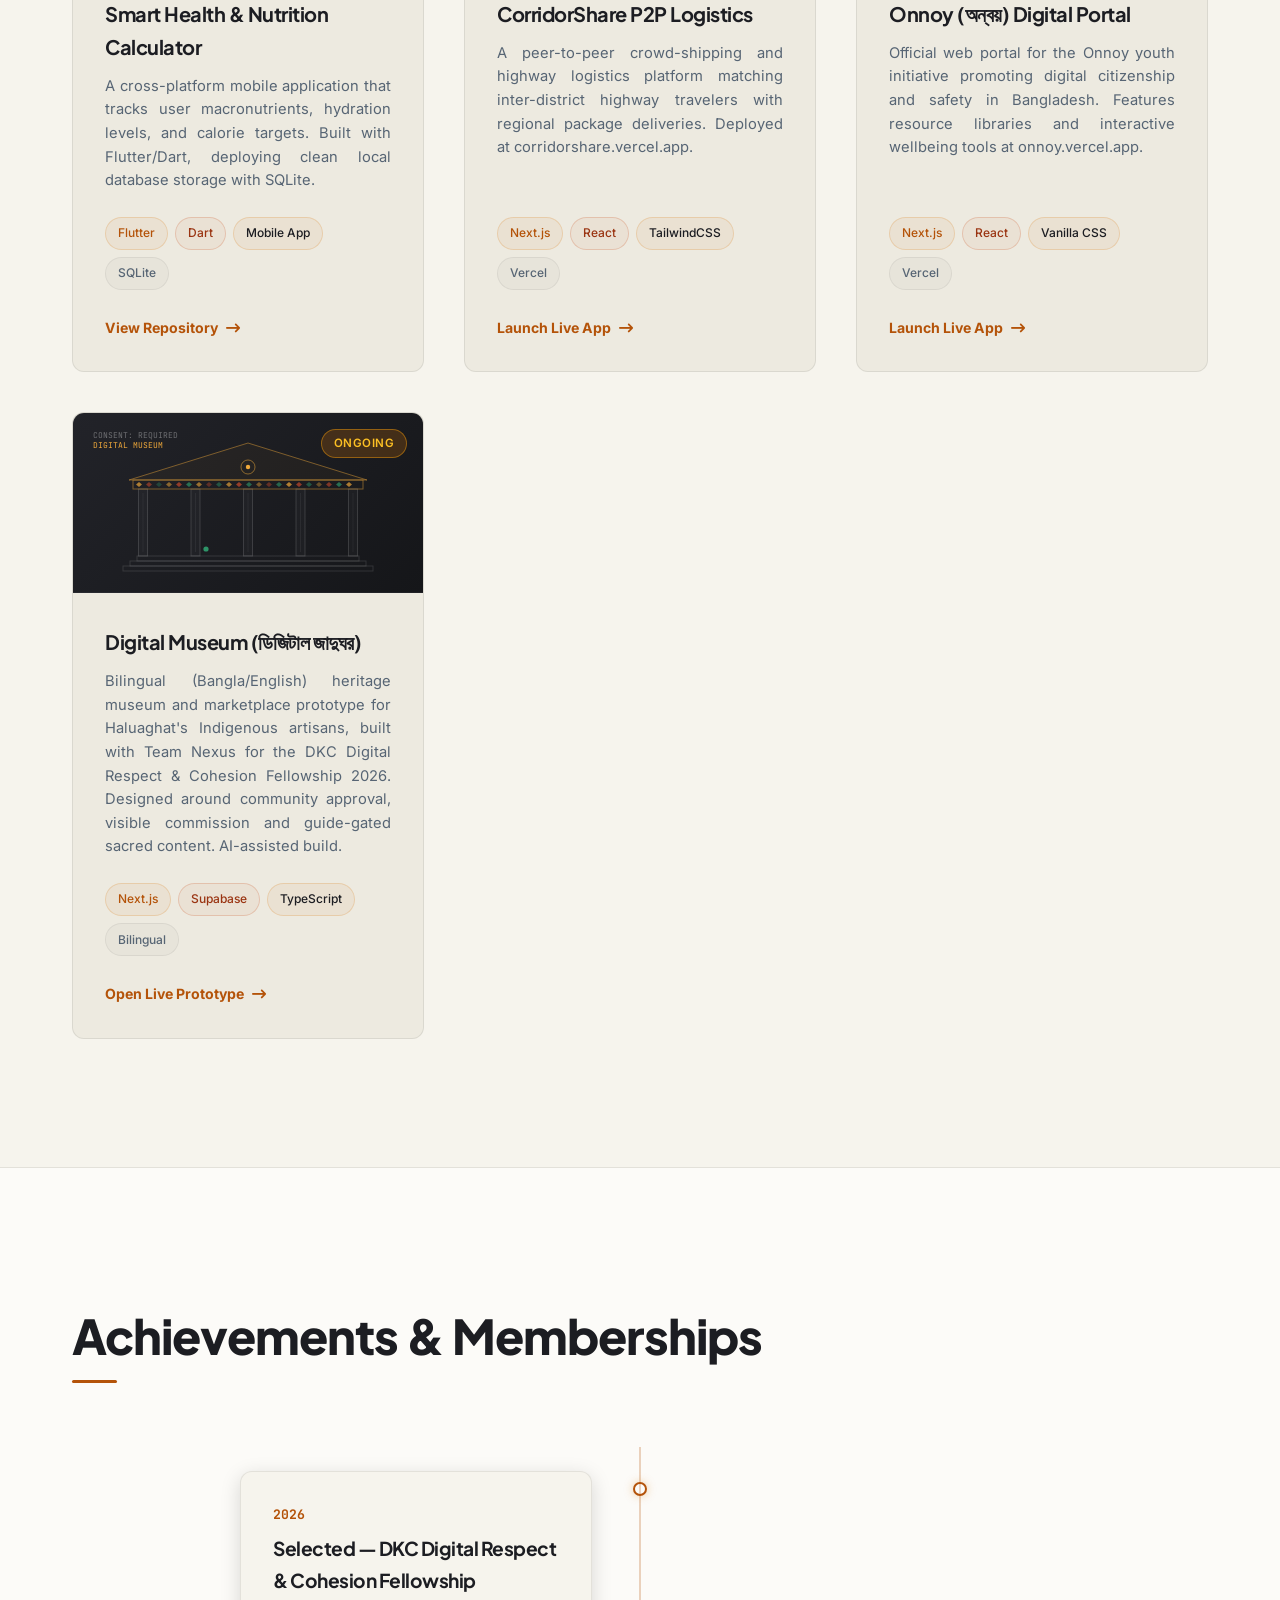
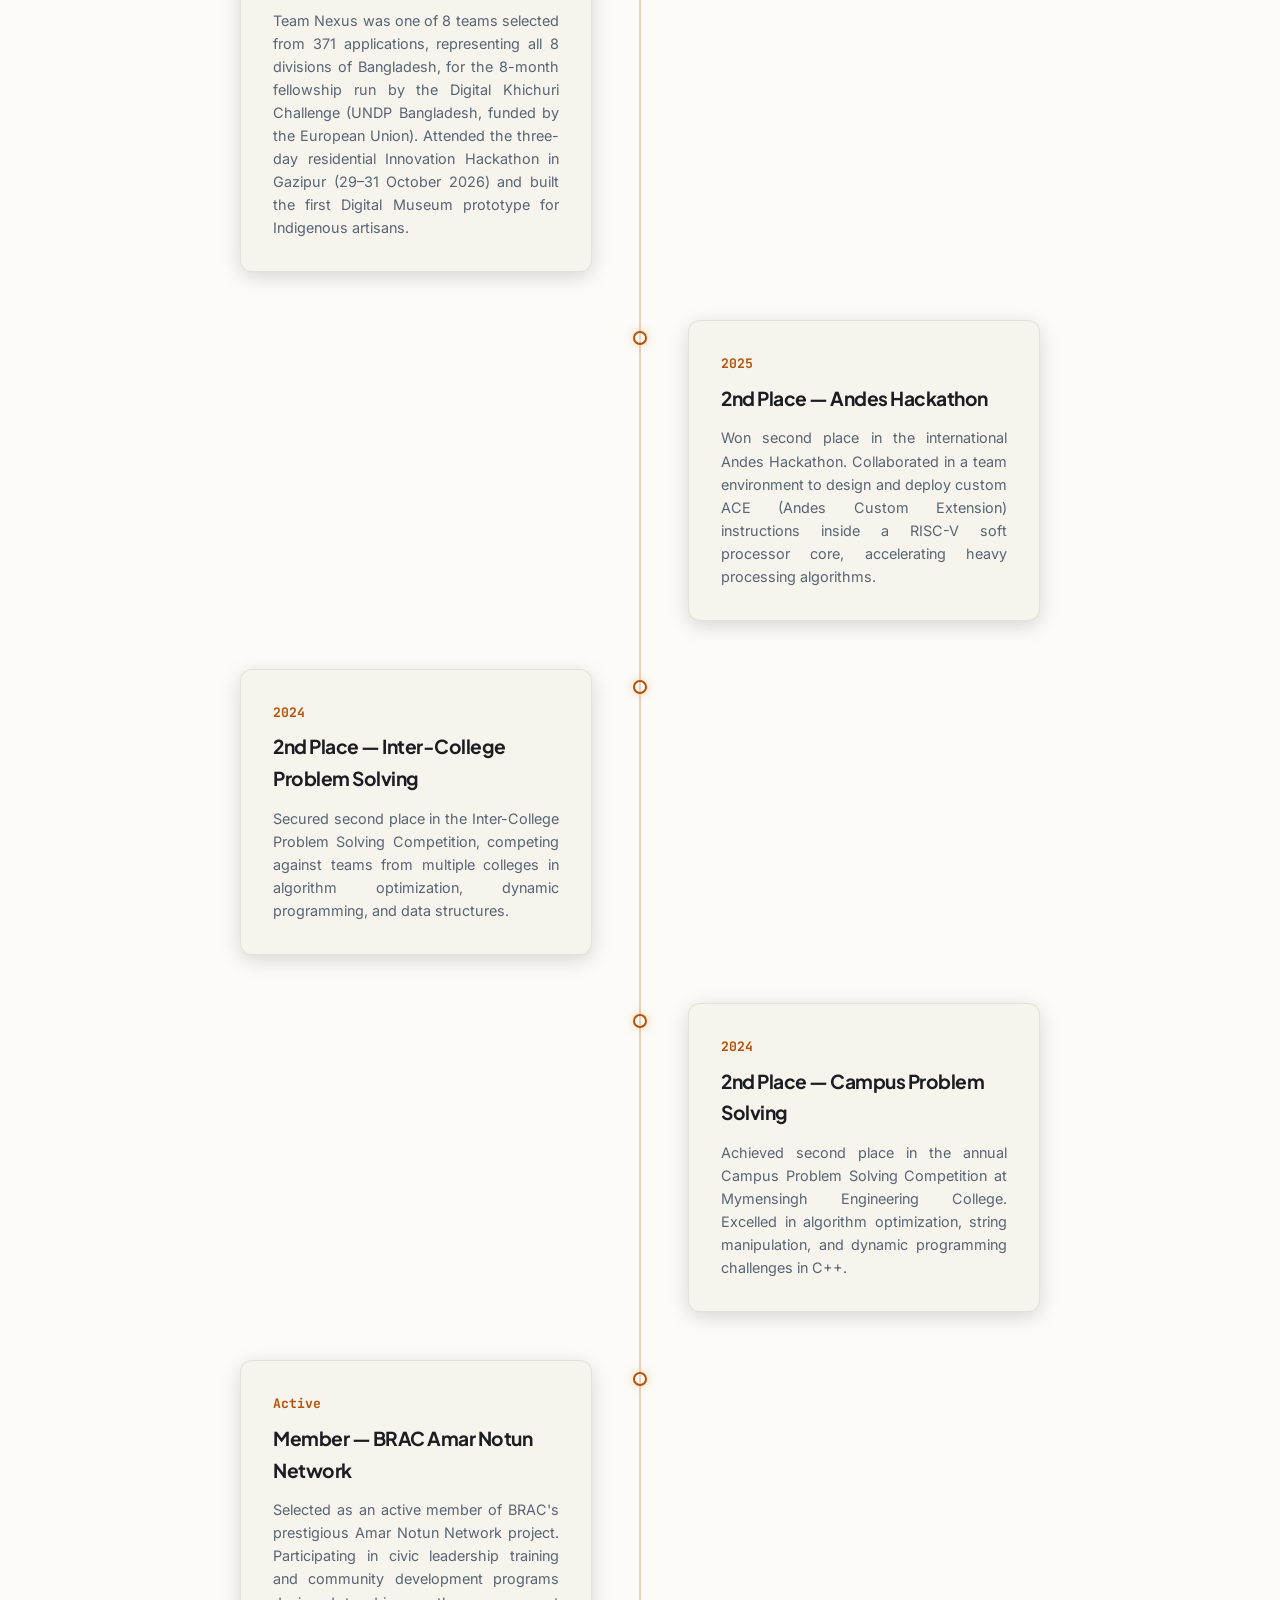
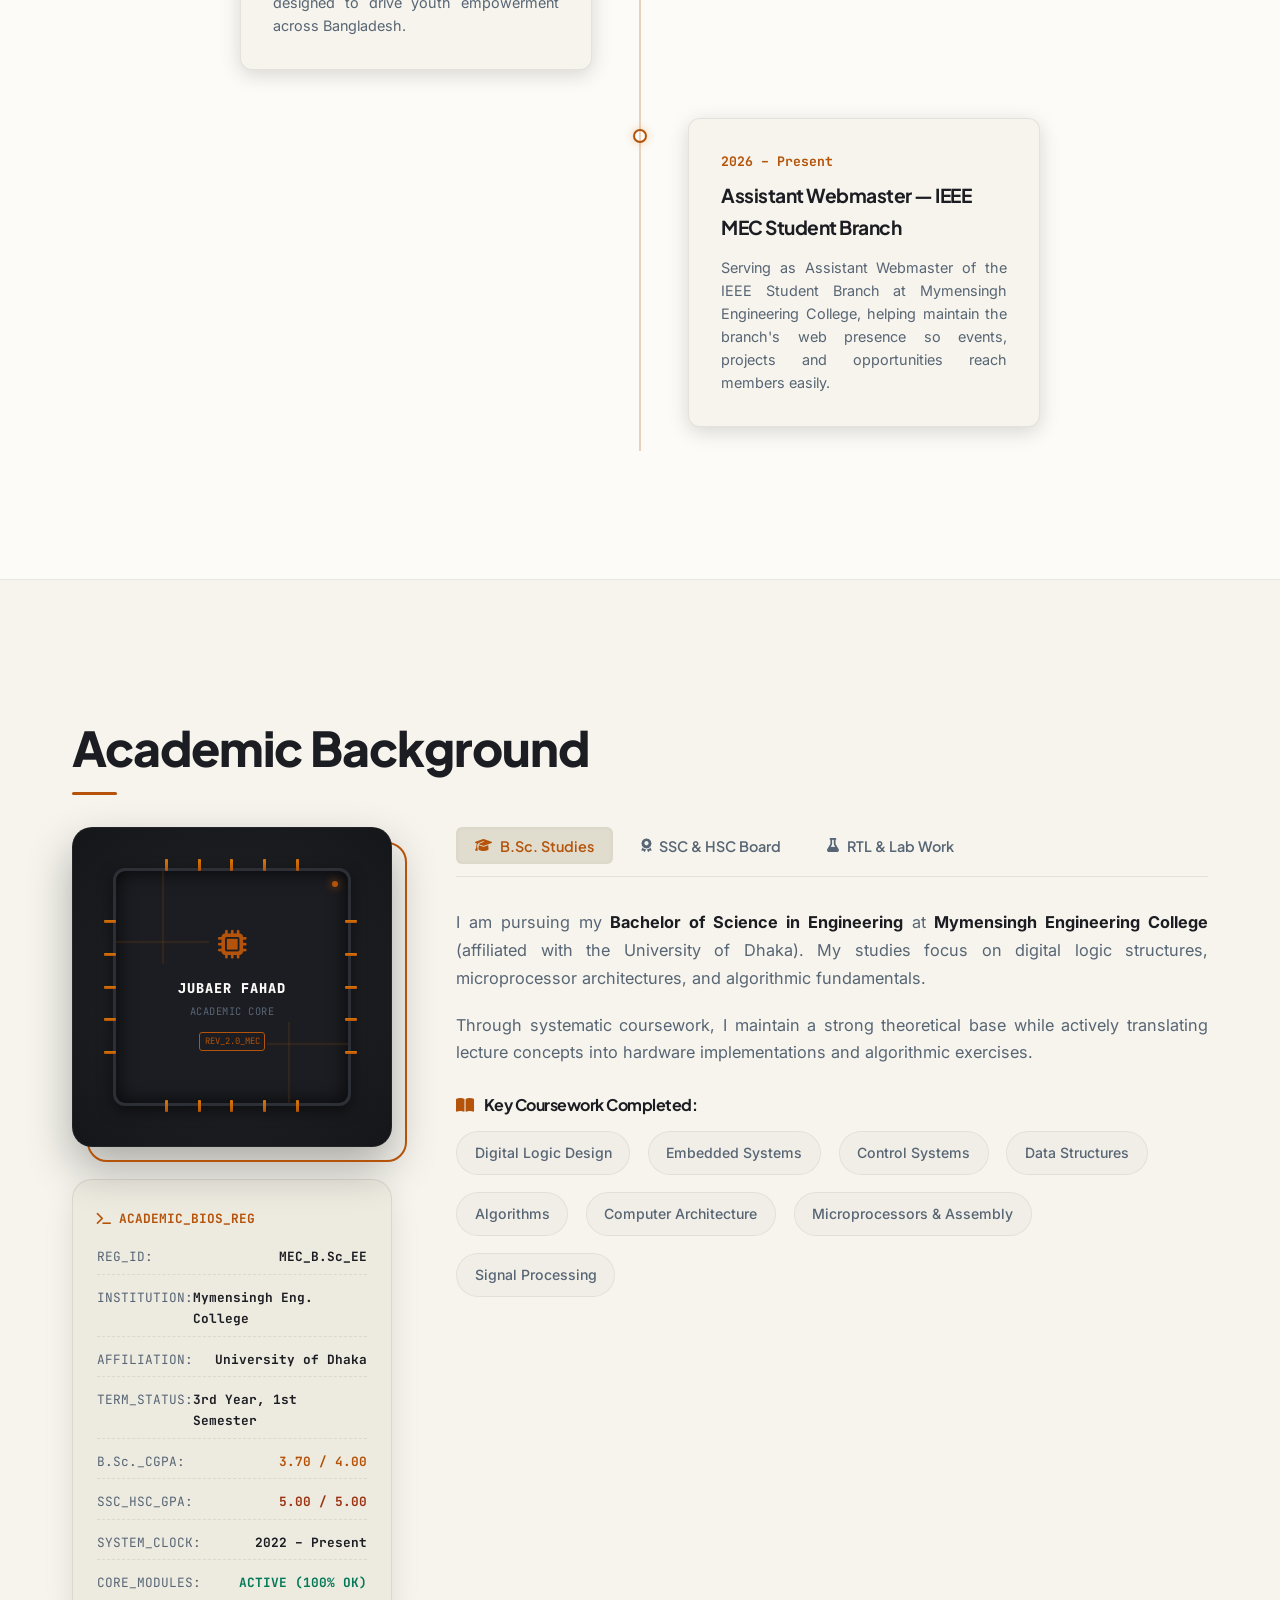
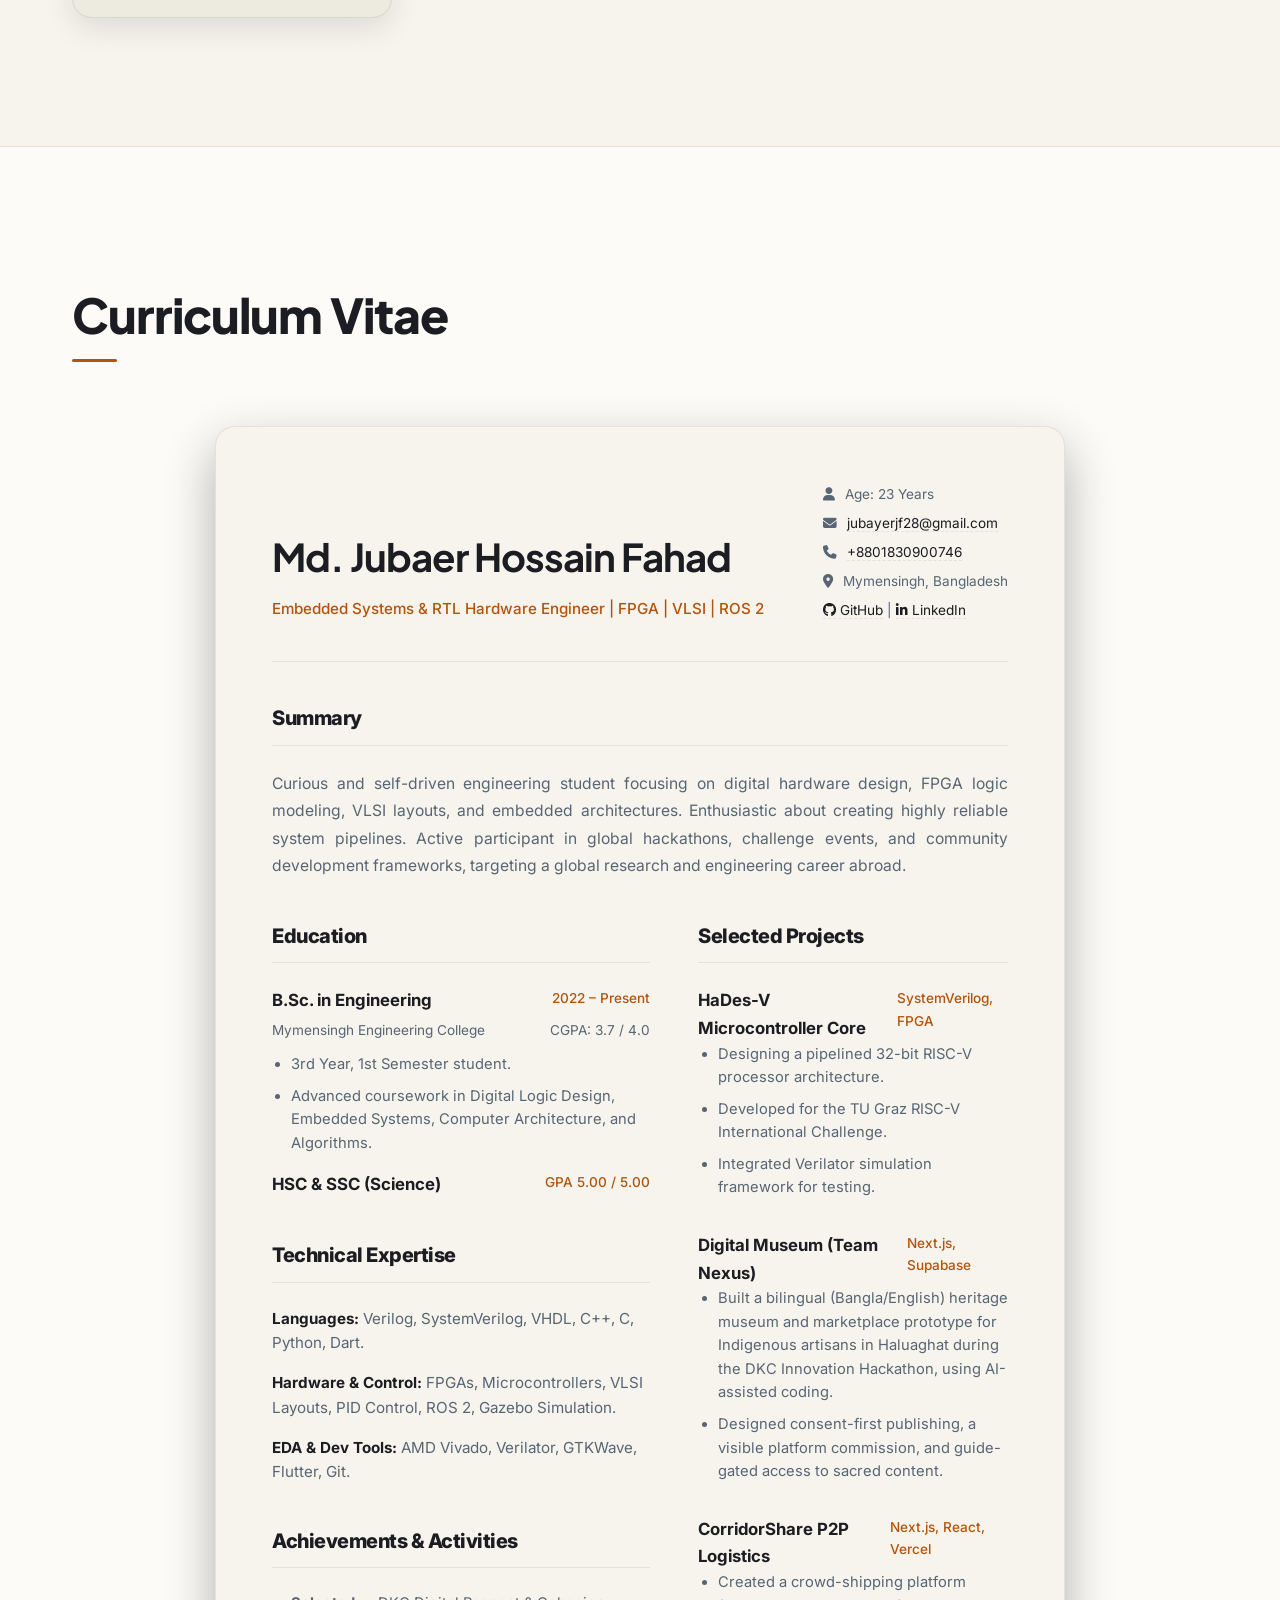
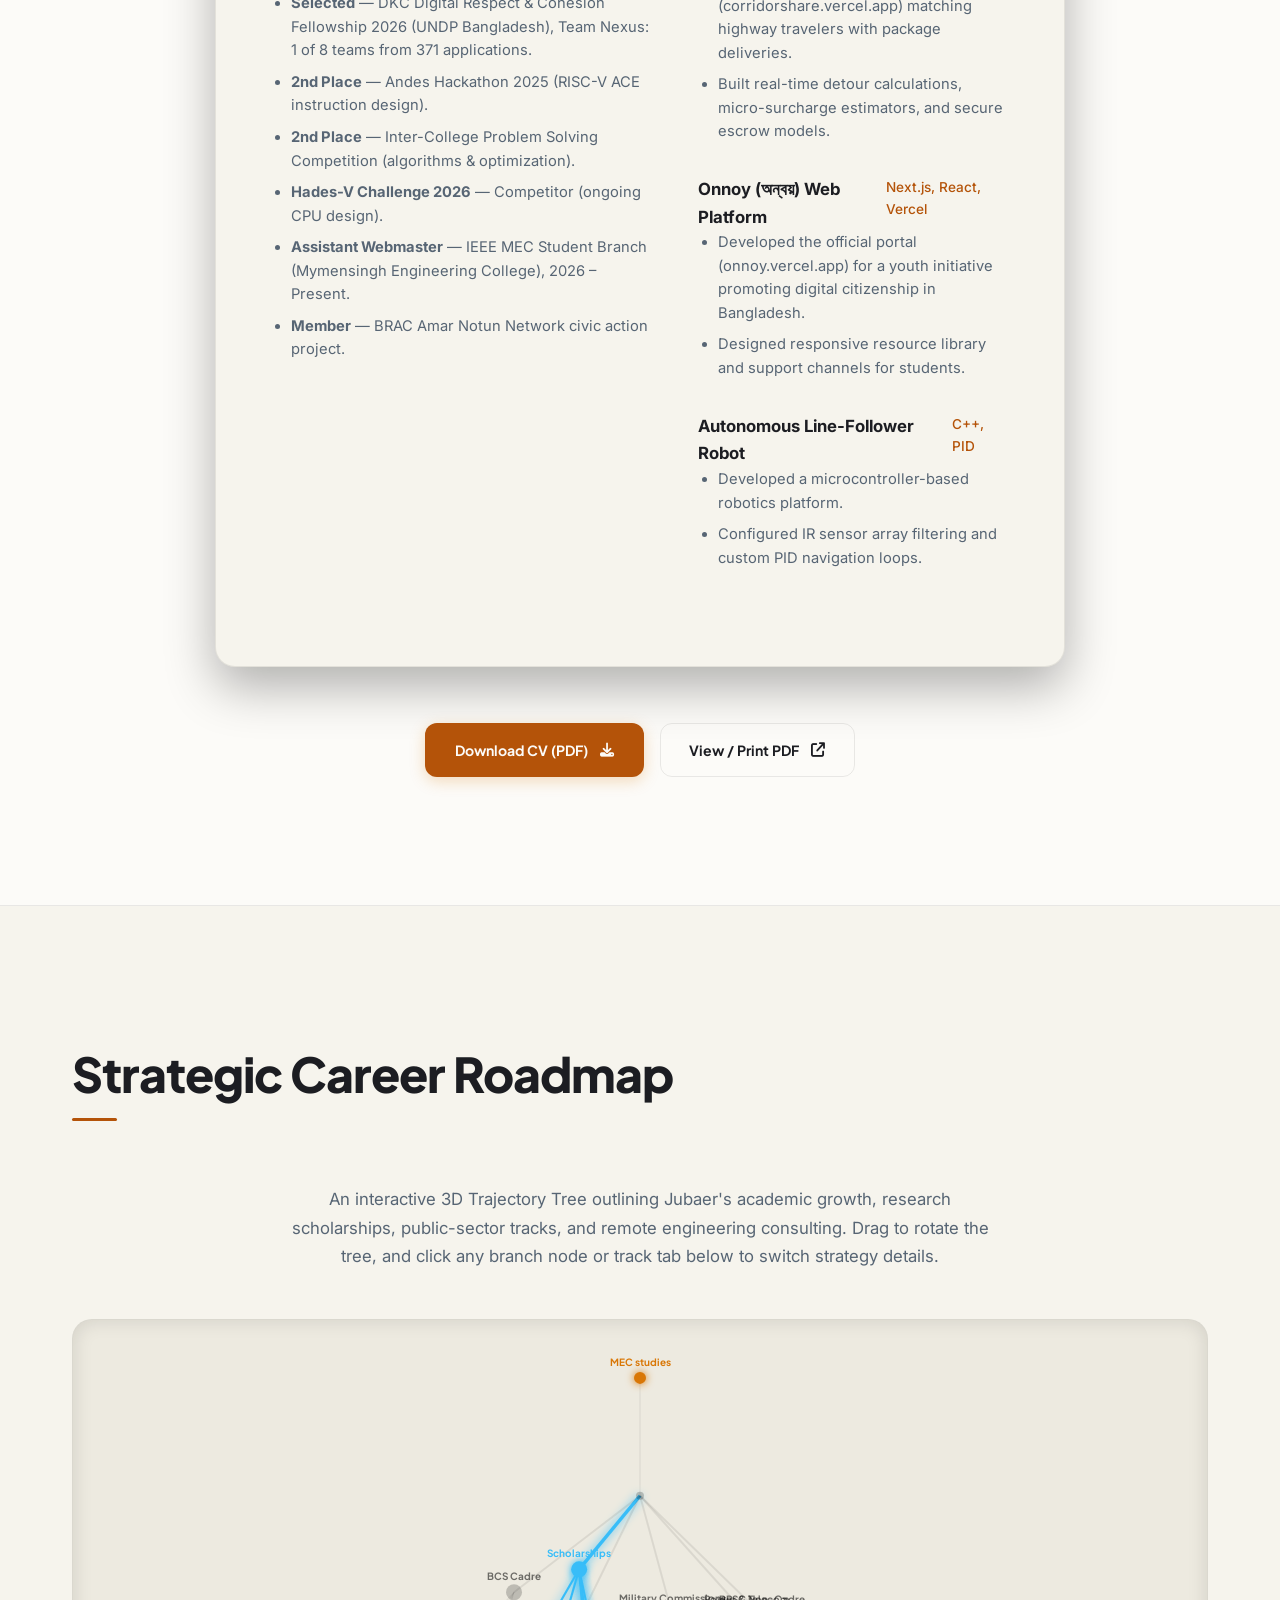
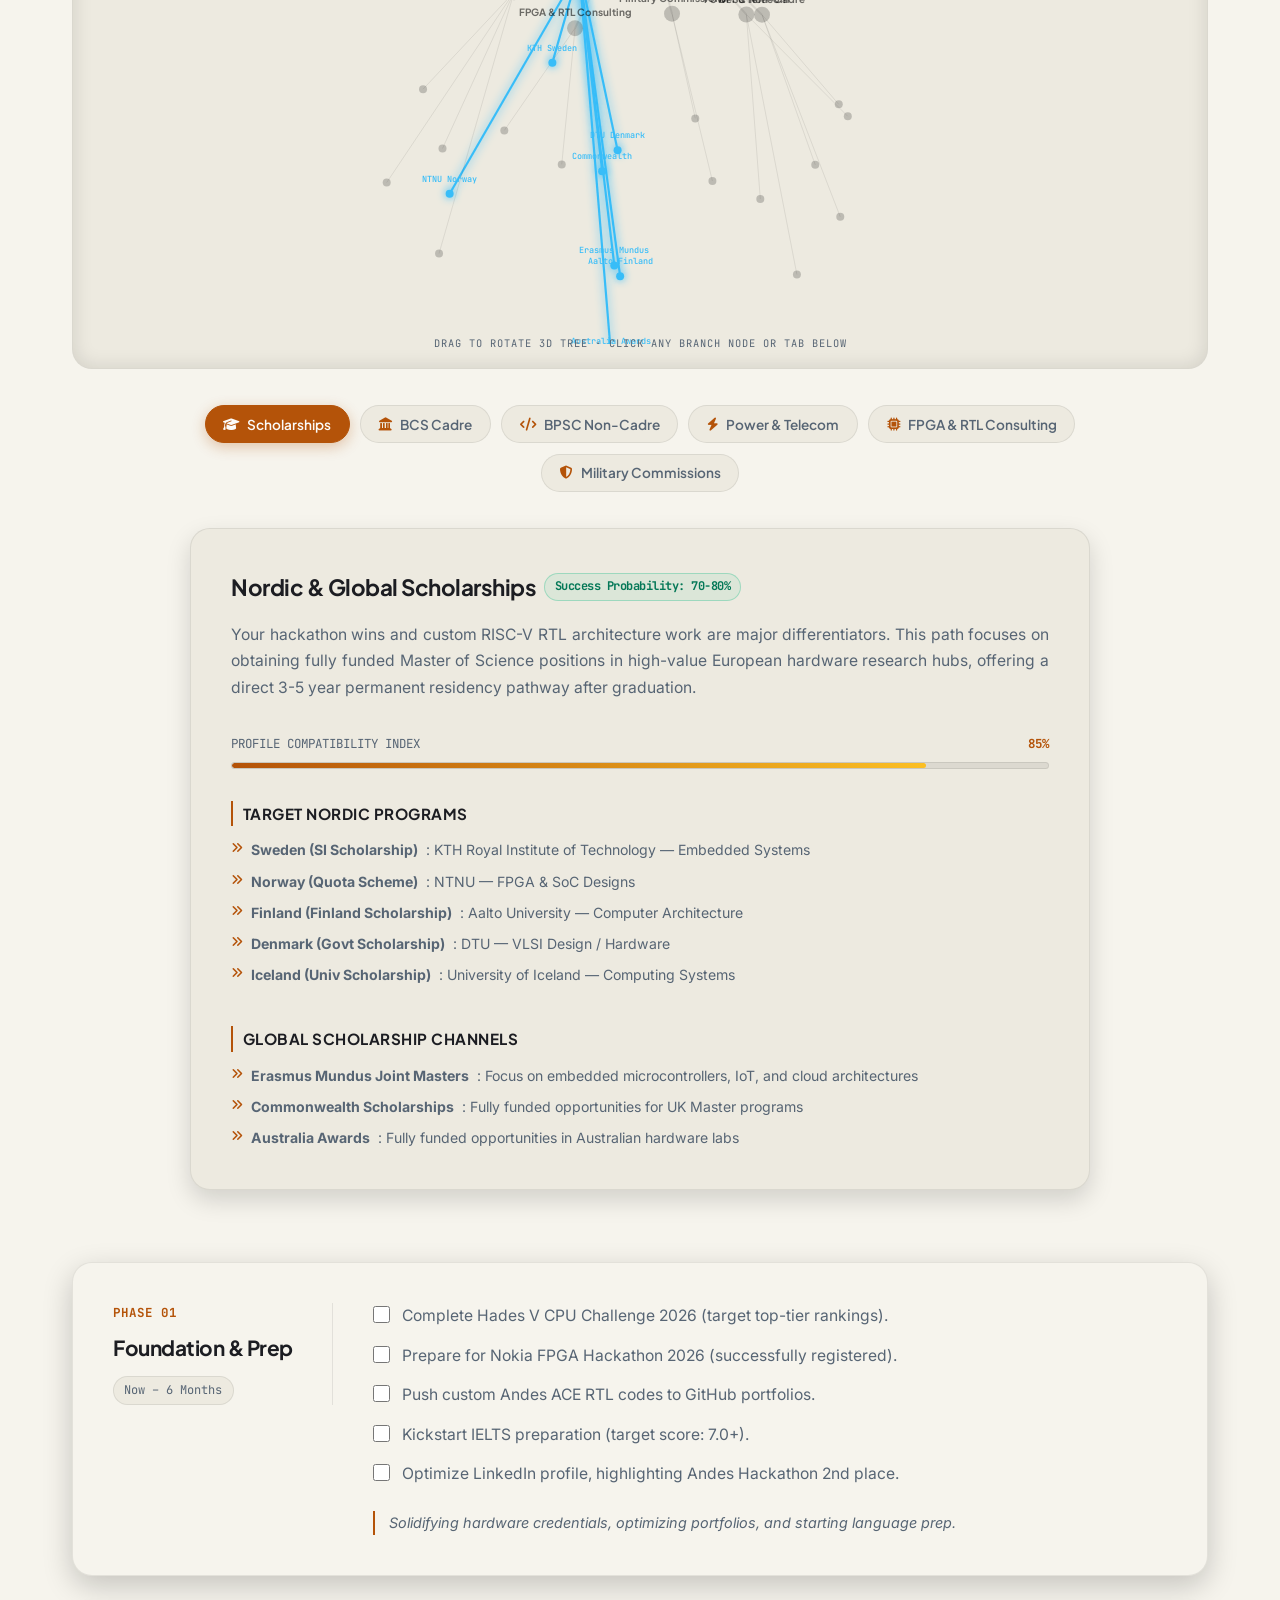
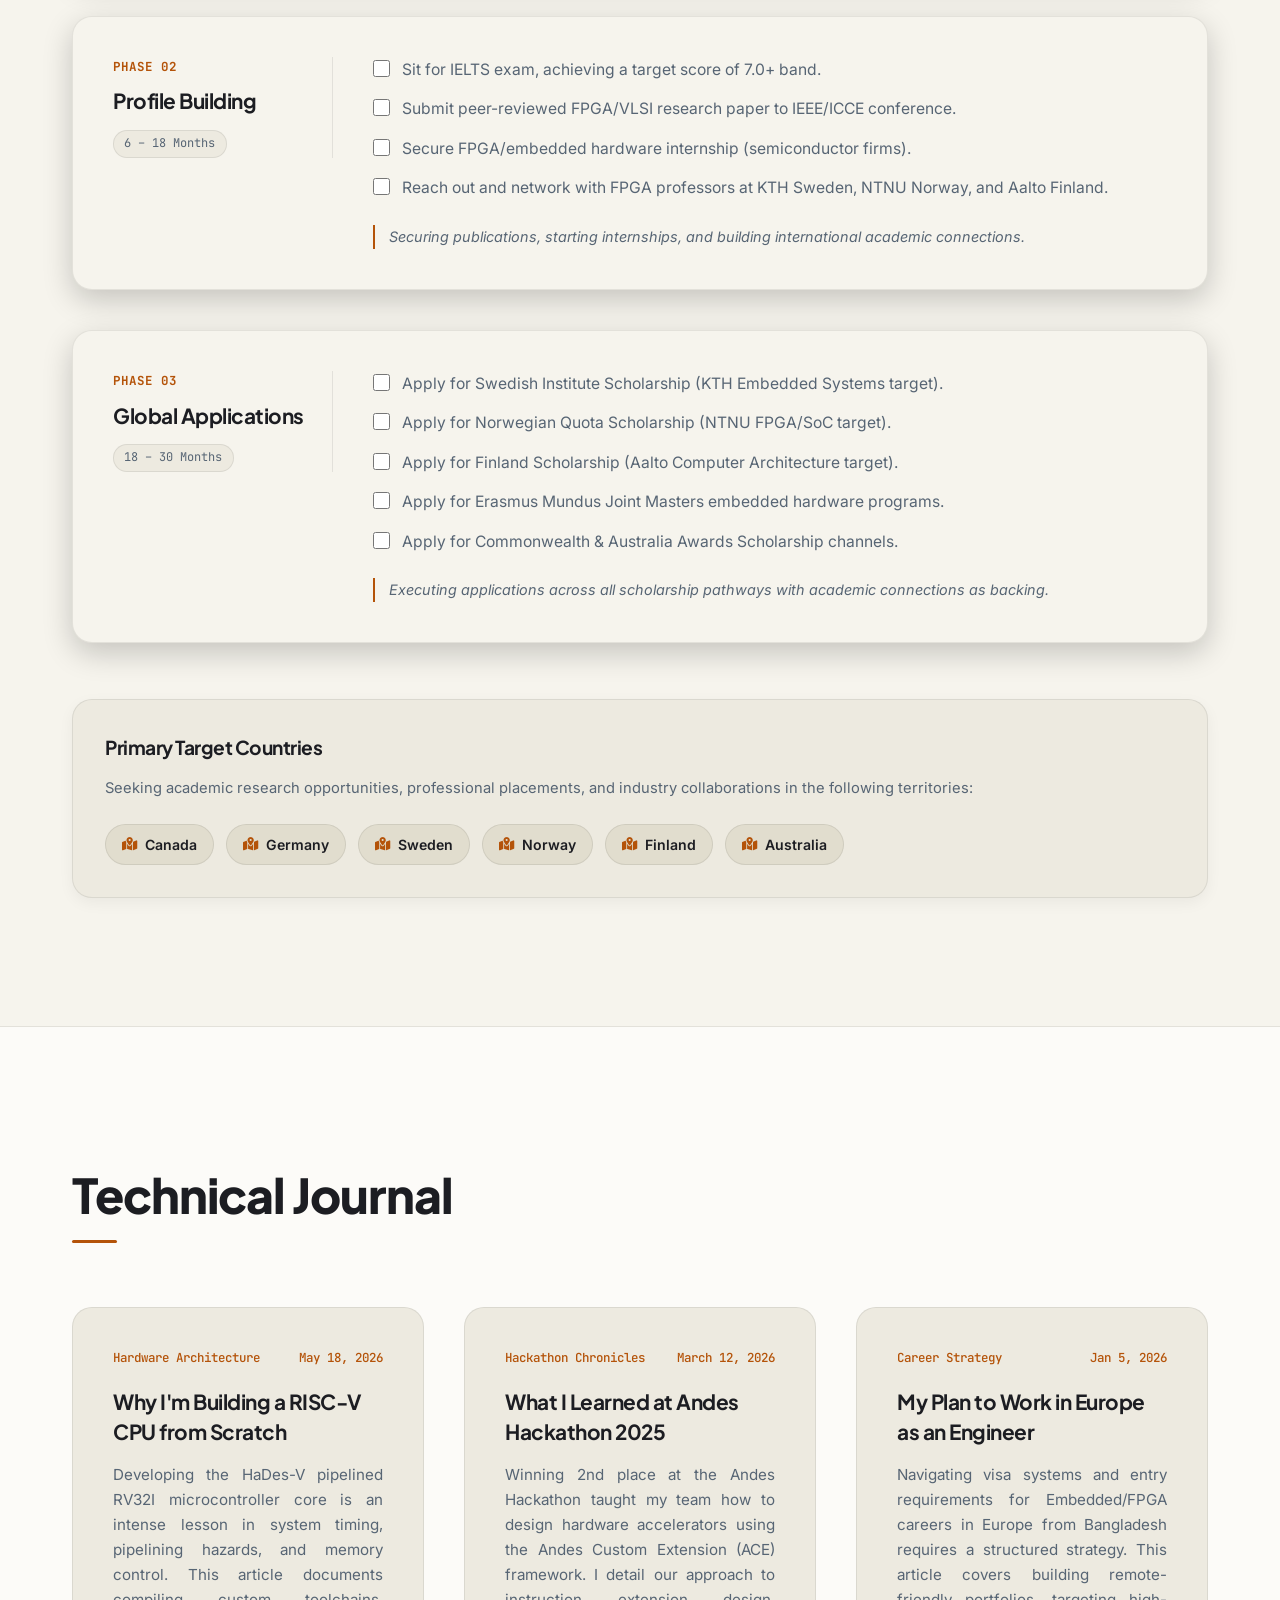
==== commit b4cdbf46: "Fix CV FAB download button, remove Amazon FBA references, and polish site UI/UX" ====
--- a/index.html
+++ b/index.html
@@ -82,10 +82,10 @@
   </div>
 
   <!-- FLOATING ACTION BUTTON FOR CV DOWNLOAD -->
-  <button class="fab-cv" id="fabCv" onclick="window.location.hash='#cv'" aria-label="Go to Resume section">
-    <i class="fa-solid fa-file-invoice"></i>
-    <span class="fab-tooltip">View & Download CV</span>
-  </button>
+  <a href="Md_Jubaer_Hossain_Fahad_CV.pdf" download="Md_Jubaer_Hossain_Fahad_CV.pdf" class="fab-cv" id="fabCv" aria-label="Download CV (PDF)">
+    <i class="fa-solid fa-file-arrow-down"></i>
+    <span class="fab-tooltip">Download CV (PDF)</span>
+  </a>
 
   <!-- 1. HERO SECTION -->
   <section id="hero">
@@ -384,11 +384,11 @@
             <!-- Simulator Controls -->
             <div class="sim-controls">
               <button id="btn-run-sim" class="btn btn-primary" style="padding: 0.5rem 1.2rem; font-size: 0.82rem; font-family: var(--font-heading);">
-                <i class="fa-solid fa-play"></i> RUN SIMULATION
+                <i class="fa-solid fa-pause"></i> PAUSE SIM
               </button>
               <div class="sim-status-led">
-                <span class="led-dot active" id="sim-led"></span>
-                <span class="led-text" id="sim-status-text">SYS_STANDBY</span>
+                <span class="led-dot running" id="sim-led"></span>
+                <span class="led-text" id="sim-status-text" style="color: #10b981;">SYS_RUNNING</span>
               </div>
             </div>
           </div>
@@ -1007,13 +1007,23 @@
   <section id="roadmap">
     <div class="container">
       <h2 class="section-title reveal">Strategic Career Roadmap</h2>
-      <p class="roadmap-intro reveal">An interactive 3D Trajectory Tree outlining Jubaer's academic growth, target placements, and business backups. Drag to rotate the tree; hover over nodes to swap strategy details.</p>
+      <p class="roadmap-intro reveal">An interactive 3D Trajectory Tree outlining Jubaer's academic growth, research scholarships, public-sector tracks, and remote engineering consulting. Drag to rotate the tree, and click any branch node or track tab below to switch strategy details.</p>
       
       <!-- Interactive 3D Trajectory Board Grid -->
       <div class="trajectory-board reveal">
         <!-- 3D Canvas rendering window -->
         <div class="tree-canvas-container">
           <canvas id="tree-canvas"></canvas>
+        </div>
+
+        <!-- Quick Track Selector Pills (synced with 3D Tree) -->
+        <div class="roadmap-track-tabs" role="tablist" aria-label="Career Roadmap Tracks">
+          <button type="button" class="roadmap-track-btn active" data-path="scholarship"><i class="fa-solid fa-graduation-cap"></i> Scholarships</button>
+          <button type="button" class="roadmap-track-btn" data-path="bcs_cadre"><i class="fa-solid fa-landmark"></i> BCS Cadre</button>
+          <button type="button" class="roadmap-track-btn" data-path="bpsc_non_cadre"><i class="fa-solid fa-code"></i> BPSC Non-Cadre</button>
+          <button type="button" class="roadmap-track-btn" data-path="power_telecom"><i class="fa-solid fa-bolt"></i> Power &amp; Telecom</button>
+          <button type="button" class="roadmap-track-btn" data-path="consulting"><i class="fa-solid fa-microchip"></i> FPGA &amp; RTL Consulting</button>
+          <button type="button" class="roadmap-track-btn" data-path="military"><i class="fa-solid fa-shield-halved"></i> Military Commissions</button>
         </div>
 
         <!-- Trajectory details panels -->
@@ -1092,36 +1102,36 @@
             </div>
           </div>
 
-          <!-- Panel C: FBA & Freelance -->
-          <div class="path-detail-pane" id="path-pane-business">
-            <h3>Amazon FBA & FPGA Freelancing <span class="probability-badge" style="color: var(--color-orange); border-color: rgba(194, 65, 12, 0.3); background: rgba(194, 65, 12, 0.04);">Success Probability: 50%</span></h3>
-            <p class="path-desc-text">A flexible, self-funded business and freelance path. You can start Amazon FBA from Bangladesh to generate high business cash flows, while utilizing Upwork/contract portals to consult on FPGA/RTL logic design. Highly flexible, serving as an entrepreneurial alternative to fund studies.</p>
+          <!-- Panel C: Remote FPGA & RTL Consulting -->
+          <div class="path-detail-pane" id="path-pane-consulting">
+            <h3>Remote FPGA &amp; RTL Consulting <span class="probability-badge" style="color: var(--color-terracotta); border-color: rgba(194, 65, 12, 0.3); background: rgba(194, 65, 12, 0.06);">Success Probability: 65%</span></h3>
+            <p class="path-desc-text">An independent remote hardware engineering pathway. Leveraging SystemVerilog, Verilator verification suites, and embedded C/C++ firmware skills to work directly with international semiconductor startups and R&amp;D teams while funding graduate research applications.</p>
             
             <div class="relevance-metrics">
               <div class="relevance-label">
                 <span>Profile Compatibility Index</span>
-                <span>65%</span>
+                <span>80%</span>
               </div>
               <div class="relevance-bar-wrap">
-                <div class="relevance-bar" data-relevance="65%"></div>
+                <div class="relevance-bar" data-relevance="80%"></div>
               </div>
             </div>
 
             <div class="path-bullet-grid">
               <div class="path-bullet-col">
-                <h5>Amazon FBA Setup</h5>
+                <h5>RTL Design &amp; Verification</h5>
                 <ul>
-                  <li><i class="fa-solid fa-angles-right"></i> <strong>Capital</strong>: Minimum $1,000 seed funds ($500 - $3,000 range recommended)</li>
-                  <li><i class="fa-solid fa-angles-right"></i> <strong>Entity</strong>: Register US LLC, local agent, and Seller Central account</li>
-                  <li><i class="fa-solid fa-angles-right"></i> <strong>Flows</strong>: High potential cash flow to support foreign education</li>
+                  <li><i class="fa-solid fa-angles-right"></i> <strong>Digital Logic</strong>: Custom SystemVerilog/Verilog IP cores, pipelined datapaths, and AXI/SPI/UART peripherals</li>
+                  <li><i class="fa-solid fa-angles-right"></i> <strong>Verification</strong>: Automated Verilator C++ testbenches, waveform debugging in GTKWave, and FPGA synthesis</li>
+                  <li><i class="fa-solid fa-angles-right"></i> <strong>Proof of Work</strong>: Open-source HaDes-V RISC-V core and Andes Hackathon ACE extensions</li>
                 </ul>
               </div>
               <div class="path-bullet-col" style="margin-top: 1rem;">
-                <h5>FPGA Consulting</h5>
+                <h5>Embedded Firmware &amp; Robotics</h5>
                 <ul>
-                  <li><i class="fa-solid fa-angles-right"></i> <strong>Freelancing</strong>: Bid on Upwork RTL, Verilog, and hardware debugging jobs</li>
-                  <li><i class="fa-solid fa-angles-right"></i> <strong>Portfolio</strong>: Link custom Andes hackathon instructions as proof of work</li>
-                  <li><i class="fa-solid fa-angles-right"></i> <strong>Flexibility</strong>: Can be done in parallel with other path operations</li>
+                  <li><i class="fa-solid fa-angles-right"></i> <strong>Bare-Metal MCU</strong>: Real-time C/C++ firmware and PID control loops for STM32 and ESP32 hardware</li>
+                  <li><i class="fa-solid fa-angles-right"></i> <strong>Simulation</strong>: ROS 2 node integration and Gazebo hardware-in-the-loop prototyping</li>
+                  <li><i class="fa-solid fa-angles-right"></i> <strong>Flexibility</strong>: Remote contract collaborations alongside academic research preparation</li>
                 </ul>
               </div>
             </div>
@@ -1419,36 +1429,32 @@
 
       </div>
 
-      <!-- Interactive 2.5-Year Phase Checklist Board - Business -->
-      <div class="roadmap-timeline" id="timeline-business">
+      <!-- Interactive 2.5-Year Phase Checklist Board - Remote Consulting -->
+      <div class="roadmap-timeline" id="timeline-consulting">
         
         <!-- Phase 1 -->
         <div class="roadmap-card hud-panel reveal">
           <div class="roadmap-phase-info">
             <span class="roadmap-phase-num">Phase 01</span>
-            <h3 class="roadmap-phase-title">Research & Entity</h3>
+            <h3 class="roadmap-phase-title">Open-Source IP &amp; Profile</h3>
             <span class="roadmap-phase-time">Now – 6 Months</span>
           </div>
           <div class="roadmap-details">
             <div class="roadmap-goals-list">
               <label class="goal-item">
                 <input type="checkbox">
-                <span>Perform deep FBA product research and supplier scouting on Alibaba.</span>
-              </label>
-              <label class="goal-item">
-                <input type="checkbox">
-                <span>Register a US LLC entity, secure registered agent, and get EIN.</span>
-              </label>
-              <label class="goal-item">
-                <input type="checkbox">
-                <span>Establish Amazon Seller Central and global payment gateway accounts.</span>
-              </label>
-              <label class="goal-item">
-                <input type="checkbox">
-                <span>Set up freelancer profiles on Upwork, Fiverr, and specialized FPGA portals.</span>
-              </label>
-            </div>
-            <p class="roadmap-strategy">Setting up legal entities, conducting product research, and preparing freelance profiles.</p>
+                <span>Publish documented SystemVerilog IP blocks (UART, SPI, RV32I pipeline stages) with Verilator testbenches on GitHub.</span>
+              </label>
+              <label class="goal-item">
+                <input type="checkbox">
+                <span>Set up specialized hardware consulting profiles highlighting Andes Hackathon &amp; HaDes-V RTL work.</span>
+              </label>
+              <label class="goal-item">
+                <input type="checkbox">
+                <span>Build synthesis timing &amp; utilization case studies using AMD Vivado.</span>
+              </label>
+            </div>
+            <p class="roadmap-strategy">Packaging verifiable RTL and embedded firmware repositories as clear engineering proof-of-work.</p>
           </div>
         </div>
 
@@ -1456,25 +1462,25 @@
         <div class="roadmap-card hud-panel reveal">
           <div class="roadmap-phase-info">
             <span class="roadmap-phase-num">Phase 02</span>
-            <h3 class="roadmap-phase-title">Launch & Bid</h3>
+            <h3 class="roadmap-phase-title">Client Delivery &amp; Verification</h3>
             <span class="roadmap-phase-time">6 – 12 Months</span>
           </div>
           <div class="roadmap-details">
             <div class="roadmap-goals-list">
               <label class="goal-item">
                 <input type="checkbox">
-                <span>Order initial small batch of inventory to test FBA demand and logistics.</span>
-              </label>
-              <label class="goal-item">
-                <input type="checkbox">
-                <span>Bid on remote RTL/Verilog logic design projects and firmware consulting.</span>
-              </label>
-              <label class="goal-item">
-                <input type="checkbox">
-                <span>Develop custom hardware demonstrations to share with prospective clients.</span>
-              </label>
-            </div>
-            <p class="roadmap-strategy">Testing FBA market response with small batches and securing initial freelance contracts.</p>
+                <span>Deliver initial remote RTL design, HDL verification, and STM32/ESP32 firmware contracts.</span>
+              </label>
+              <label class="goal-item">
+                <input type="checkbox">
+                <span>Contribute to open-source RISC-V / FPGA ecosystems to expand global engineering visibility.</span>
+              </label>
+              <label class="goal-item">
+                <input type="checkbox">
+                <span>Develop reusable verification harnesses for rapid hardware debugging turnarounds.</span>
+              </label>
+            </div>
+            <p class="roadmap-strategy">Building strong client references through reliable RTL verification and embedded systems delivery.</p>
           </div>
         </div>
 
@@ -1482,25 +1488,21 @@
         <div class="roadmap-card hud-panel reveal">
           <div class="roadmap-phase-info">
             <span class="roadmap-phase-num">Phase 03</span>
-            <h3 class="roadmap-phase-title">Scale-up & Expand</h3>
+            <h3 class="roadmap-phase-title">Long-Term R&amp;D Contracts</h3>
             <span class="roadmap-phase-time">12+ Months</span>
           </div>
           <div class="roadmap-details">
             <div class="roadmap-goals-list">
               <label class="goal-item">
                 <input type="checkbox">
-                <span>Scale FBA product listings to full catalog size with continuous shipping pipelines.</span>
-              </label>
-              <label class="goal-item">
-                <input type="checkbox">
-                <span>Secure long-term contracts with freelance chip consulting and verification clients.</span>
-              </label>
-              <label class="goal-item">
-                <input type="checkbox">
-                <span>Reinvest business profits to fund graduate-level academic studies.</span>
-              </label>
-            </div>
-            <p class="roadmap-strategy">Maximizing FBA cash flows and stabilizing remote engineering consultant revenues.</p>
+                <span>Partner on retainer-based FPGA prototyping and SoC verification roles with international hardware teams.</span>
+              </label>
+              <label class="goal-item">
+                <input type="checkbox">
+                <span>Leverage industry project experience to strengthen M.Sc. research lab applications in Europe.</span>
+              </label>
+            </div>
+            <p class="roadmap-strategy">Transitioning contract collaborations into long-term remote R&amp;D partnerships and graduate funding support.</p>
           </div>
         </div>
 
@@ -1789,7 +1791,7 @@
             <h3 class="blog-title">Why I'm Building a RISC-V CPU from Scratch</h3>
             <p class="blog-excerpt">Developing the HaDes-V pipelined RV32I microcontroller core is an intense lesson in system timing, pipelining hazards, and memory control. This article documents compiling custom toolchains, simulating hazards using Verilator, and monitoring hardware signals in GTKWave.</p>
             <div class="blog-readmore">
-              <a href="#contact" class="btn-text">Read Article <i class="fa-solid fa-arrow-right-long"></i></a>
+              <button type="button" class="btn-text blog-read-btn" data-article="riscv">Read Article <i class="fa-solid fa-arrow-right-long"></i></button>
             </div>
           </div>
         </div>
@@ -1804,7 +1806,7 @@
             <h3 class="blog-title">What I Learned at Andes Hackathon 2025</h3>
             <p class="blog-excerpt">Winning 2nd place at the Andes Hackathon taught my team how to design hardware accelerators using the Andes Custom Extension (ACE) framework. I detail our approach to instruction extension design, toolchain configuration, and accelerating matrix mathematics inside the CPU pipeline under strict timelines.</p>
             <div class="blog-readmore">
-              <a href="#contact" class="btn-text">Read Article <i class="fa-solid fa-arrow-right-long"></i></a>
+              <button type="button" class="btn-text blog-read-btn" data-article="andes">Read Article <i class="fa-solid fa-arrow-right-long"></i></button>
             </div>
           </div>
         </div>
@@ -1819,7 +1821,7 @@
             <h3 class="blog-title">My Plan to Work in Europe as an Engineer</h3>
             <p class="blog-excerpt">Navigating visa systems and entry requirements for Embedded/FPGA careers in Europe from Bangladesh requires a structured strategy. This article covers building remote-friendly portfolios, targeting high-demand European engineering hubs like Munich and Stockholm, and leveraging postgraduate opportunities.</p>
             <div class="blog-readmore">
-              <a href="#contact" class="btn-text">Read Article <i class="fa-solid fa-arrow-right-long"></i></a>
+              <button type="button" class="btn-text blog-read-btn" data-article="europe">Read Article <i class="fa-solid fa-arrow-right-long"></i></button>
             </div>
           </div>
         </div>
@@ -1902,12 +1904,29 @@
     </div>
   </section>
 
+  <!-- ARTICLE READER MODAL -->
+  <div class="article-modal-overlay" id="articleModal" aria-hidden="true" role="dialog" aria-modal="true" aria-labelledby="articleModalTitle">
+    <div class="article-modal-card">
+      <div class="article-modal-header">
+        <div class="article-modal-meta">
+          <span id="articleModalCategory">Hardware Architecture</span>
+          <span id="articleModalDate">May 18, 2026</span>
+        </div>
+        <button type="button" class="article-modal-close" id="articleModalClose" aria-label="Close article">
+          <i class="fa-solid fa-xmark"></i>
+        </button>
+      </div>
+      <h3 class="article-modal-title" id="articleModalTitle"></h3>
+      <div class="article-modal-body" id="articleModalBody"></div>
+    </div>
+  </div>
+
   <!-- FOOTER -->
   <footer>
     <div class="container footer-content">
       <div class="footer-logo">Jubaer <span>Fahad</span></div>
       <p class="footer-motto">"A calm brain can do anything."</p>
-      <p class="footer-copyright">Designed & built by Jubaer Fahad · 2025 · Leave marks everywhere.</p>
+      <p class="footer-copyright">Designed &amp; built by Jubaer Fahad · 2026 · Leave marks everywhere.</p>
     </div>
   </footer>
 
--- a/styles.css
+++ b/styles.css
@@ -42,6 +42,8 @@
   /* Dynamic Contrast Tokens */
   --badge-bg: rgba(0, 0, 0, 0.025);
   --badge-border: 1px solid rgba(0, 0, 0, 0.06);
+  --bar-track-bg: rgba(0, 0, 0, 0.07);
+  --bar-track-border: 1px solid rgba(0, 0, 0, 0.08);
   --dashed-border: 1px dashed rgba(0, 0, 0, 0.08);
   --border-heavy: 1.5px solid rgba(0, 0, 0, 0.08);
   --text-completed: rgba(0, 0, 0, 0.35);
@@ -74,6 +76,8 @@
   /* Dynamic Contrast Tokens */
   --badge-bg: rgba(255, 255, 255, 0.03);
   --badge-border: 1px solid rgba(255, 255, 255, 0.08);
+  --bar-track-bg: rgba(255, 255, 255, 0.06);
+  --bar-track-border: 1px solid rgba(255, 255, 255, 0.08);
   --dashed-border: 1px dashed rgba(255, 255, 255, 0.08);
   --border-heavy: 1.5px solid rgba(255, 255, 255, 0.08);
   --text-completed: rgba(255, 255, 255, 0.25);
@@ -147,10 +151,11 @@
   font-family: var(--font-body);
   font-size: 16px;
   -webkit-font-smoothing: antialiased;
+  overflow-x: clip;
 }
 
 body {
-  overflow-x: hidden;
+  overflow-x: clip;
   line-height: 1.65;
   background: var(--bg-base);
   position: relative;
@@ -342,14 +347,19 @@
 
 .btn-primary {
   background: var(--color-bronze);
-  color: var(--color-cream);
+  color: #fcfbf8;
   box-shadow: 0 4px 15px rgba(217, 119, 6, 0.25);
 }
 
 .btn-primary:hover {
-  background: #f59e0b; /* Lighter warm amber */
+  background: #d97706;
+  color: #ffffff;
   transform: translateY(-2px);
   box-shadow: 0 8px 25px rgba(217, 119, 6, 0.4);
+}
+
+.dark-theme .btn-primary:hover {
+  background: #f59e0b;
 }
 
 .btn-secondary {
@@ -367,12 +377,17 @@
 .btn-text {
   background: transparent;
   color: var(--color-bronze);
+  font-family: var(--font-heading);
+  font-size: 0.9rem;
   font-weight: 700;
   padding: 0.5rem 0;
+  border: none;
   border-bottom: 1.5px solid transparent;
   display: inline-flex;
   align-items: center;
   gap: 0.5rem;
+  cursor: pointer;
+  transition: var(--transition-fast);
 }
 
 .btn-text:hover {
@@ -405,14 +420,17 @@
   display: flex;
   justify-content: space-between;
   align-items: center;
+  gap: 1.25rem;
 }
 
 .logo {
   font-family: var(--font-heading);
-  font-size: 1.6rem;
+  font-size: 1.55rem;
   font-weight: 800;
   letter-spacing: -1px;
   color: var(--text-main);
+  white-space: nowrap;
+  flex-shrink: 0;
 }
 
 .logo span {
@@ -426,17 +444,23 @@
 @media (min-width: 1024px) {
   .nav-menu {
     display: flex;
-    gap: 2.2rem;
+    gap: clamp(0.85rem, 1.35vw, 1.65rem);
     align-items: center;
   }
 }
 
+.nav-menu .btn {
+  white-space: nowrap;
+  flex-shrink: 0;
+}
+
 .nav-link {
   font-weight: 600;
-  font-size: 0.9rem;
+  font-size: 0.87rem;
   color: var(--text-muted);
   position: relative;
   padding: 0.4rem 0;
+  white-space: nowrap;
 }
 
 .nav-link::after {
@@ -539,7 +563,7 @@
 .mobile-nav {
   position: fixed;
   top: 0;
-  right: -100%;
+  right: 0;
   height: 100vh;
   width: 100%;
   max-width: 280px;
@@ -548,63 +572,69 @@
   z-index: 999;
   display: flex;
   flex-direction: column;
-  justify-content: center;
-  align-items: center;
-  gap: 2rem;
+  justify-content: flex-start;
+  align-items: center;
+  gap: 1.15rem;
+  padding: 5.5rem 1.5rem 2.5rem;
+  overflow-y: auto;
   box-shadow: -10px 0 35px var(--shadow-header);
-  transition: var(--transition-normal);
+  transform: translateX(100%);
+  visibility: hidden;
+  transition: transform var(--transition-normal), visibility var(--transition-normal);
 }
 
 .mobile-nav.active {
-  right: 0;
+  transform: translateX(0);
+  visibility: visible;
 }
 
 .mobile-nav .nav-link {
-  font-size: 1.25rem;
-}
-
-/* Floating CV Resume link button */
+  font-size: 1.15rem;
+}
+
+/* Floating CV Download button */
 .fab-cv {
   position: fixed;
   bottom: 2rem;
   right: 2rem;
-  z-index: 99;
-  width: 50px;
-  height: 50px;
+  z-index: 990;
+  width: 52px;
+  height: 52px;
   border-radius: 50%;
   background: var(--color-bronze);
-  box-shadow: 0 4px 20px var(--color-bronze-glow);
+  box-shadow: 0 6px 24px rgba(180, 83, 9, 0.35);
   display: flex;
   align-items: center;
   justify-content: center;
-  color: var(--color-cream);
+  color: #fcfbf8;
   font-size: 1.25rem;
   cursor: pointer;
   transition: var(--transition-normal);
   border: none;
-  opacity: 0;
-  transform: translateY(20px) scale(0.8);
-  pointer-events: none;
-}
-
-.fab-cv.visible {
   opacity: 1;
   transform: translateY(0) scale(1);
   pointer-events: auto;
 }
 
 .fab-cv:hover {
+  background: #d97706;
+  color: #ffffff;
+  transform: translateY(-4px) scale(1.06);
+  box-shadow: 0 10px 28px rgba(217, 119, 6, 0.45);
+}
+
+.dark-theme .fab-cv:hover {
   background: #f59e0b;
-  transform: translateY(-4px) scale(1.05);
-  box-shadow: 0 8px 25px rgba(217, 119, 6, 0.4);
 }
 
 .fab-tooltip {
   position: absolute;
-  right: 65px;
-  background: var(--bg-panel);
-  color: var(--text-main);
-  padding: 0.5rem 1rem;
+  right: 64px;
+  background: var(--bg-surface);
+  color: var(--text-main);
+  padding: 0.5rem 0.95rem;
+  font-family: var(--font-heading);
+  font-weight: 600;
   font-size: 0.78rem;
   border-radius: var(--border-radius-sm);
   white-space: nowrap;
@@ -612,7 +642,8 @@
   transform: translateX(10px);
   transition: var(--transition-fast);
   pointer-events: none;
-  border: 1px solid rgba(255, 255, 255, 0.08);
+  border: var(--panel-border);
+  box-shadow: 0 6px 20px rgba(0, 0, 0, 0.15);
 }
 
 .fab-cv:hover .fab-tooltip {
@@ -717,6 +748,11 @@
   padding-right: 5px;
 }
 
+@keyframes cursor-blink {
+  0%, 100% { border-color: var(--color-bronze); }
+  50% { border-color: transparent; }
+}
+
 .hero-tagline {
   font-size: clamp(1.1rem, 2.5vw, 1.35rem);
   color: var(--text-muted);
@@ -836,7 +872,6 @@
   max-width: 320px;
   aspect-ratio: 1;
   border-radius: var(--border-radius-lg);
-  overflow: hidden;
   box-shadow: 0 20px 45px rgba(0, 0, 0, 0.3);
 }
 
@@ -1051,6 +1086,20 @@
   gap: 2.5rem;
 }
 
+.skill-card-icon {
+  width: 46px;
+  height: 46px;
+  border-radius: 12px;
+  background: var(--color-accent-soft);
+  border: 1px solid rgba(217, 119, 6, 0.2);
+  display: inline-flex;
+  align-items: center;
+  justify-content: center;
+  color: var(--color-bronze);
+  font-size: 1.2rem;
+  margin-bottom: 1.15rem;
+}
+
 .skill-card h3 {
   font-size: 1.4rem;
   margin-bottom: 1.5rem;
@@ -1087,11 +1136,11 @@
 }
 
 .skill-bar {
-  height: 6px;
-  background: rgba(255, 255, 255, 0.04);
+  height: 7px;
+  background: var(--bar-track-bg);
   border-radius: 10px;
   overflow: hidden;
-  border: 1px solid rgba(255, 255, 255, 0.05);
+  border: var(--bar-track-border);
 }
 
 .skill-progress {
@@ -1143,11 +1192,11 @@
 }
 
 .sim-tab-btn {
-  background: rgba(255, 255, 255, 0.02);
-  border: 1px solid rgba(255, 255, 255, 0.08);
+  background: var(--bg-panel);
+  border: var(--panel-border);
   border-radius: var(--border-radius-sm);
   color: var(--text-muted);
-  padding: 0.5rem 0.8rem;
+  padding: 0.5rem 0.85rem;
   font-family: var(--font-heading);
   font-size: 0.8rem;
   font-weight: 600;
@@ -1156,28 +1205,28 @@
 }
 
 .sim-tab-btn:hover {
-  background: rgba(255, 255, 255, 0.05);
-  color: var(--text-main);
-  border-color: rgba(255, 255, 255, 0.15);
+  background: var(--bg-panel-light);
+  color: var(--text-main);
+  border-color: rgba(217, 119, 6, 0.25);
 }
 
 .sim-tab-btn.active {
   background: var(--color-accent-soft);
   color: var(--color-bronze);
-  border-color: rgba(217, 119, 6, 0.25);
+  border-color: rgba(217, 119, 6, 0.35);
 }
 
 .sim-code-wrapper {
-  background: rgba(17, 18, 22, 0.7);
-  border: 1px solid rgba(255, 255, 255, 0.06);
+  background: #13151b;
+  border: 1px solid rgba(255, 255, 255, 0.08);
   border-radius: var(--border-radius-md);
-  padding: 0.8rem 1.2rem;
+  padding: 0.85rem 1.2rem;
   font-family: var(--font-mono);
   font-size: 0.78rem;
   color: #a5d6ff;
   overflow-x: auto;
   line-height: 1.55;
-  box-shadow: inset 0 0 10px rgba(0, 0, 0, 0.2);
+  box-shadow: inset 0 0 10px rgba(0, 0, 0, 0.25);
 }
 
 .waveform-screen {
@@ -1313,9 +1362,11 @@
   position: absolute;
   top: 1rem;
   right: 1rem;
-  background: var(--badge-bg);
-  border: var(--badge-border);
-  color: var(--text-muted);
+  z-index: 3;
+  background: rgba(15, 17, 23, 0.78);
+  border: 1px solid rgba(255, 255, 255, 0.16);
+  color: #e2e8f0;
+  backdrop-filter: blur(6px);
   padding: 0.25rem 0.75rem;
   border-radius: 30px;
   font-size: 0.72rem;
@@ -1325,9 +1376,9 @@
 }
 
 .project-status.ongoing {
-  background: var(--color-accent-soft);
-  color: var(--color-bronze);
-  border-color: rgba(217, 119, 6, 0.2);
+  background: rgba(217, 119, 6, 0.22);
+  color: #fbbf24;
+  border-color: rgba(245, 158, 11, 0.45);
 }
 
 .project-body {
@@ -1426,13 +1477,20 @@
   height: 14px;
   border-radius: 50%;
   background: var(--bg-base);
-  border: 2px solid var(--color-bronze);
+  border: 2.5px solid var(--color-bronze);
   position: absolute;
-  top: 2rem;
-  left: 50%;
-  margin-left: -7px;
+  top: 2.2rem;
   z-index: 10;
-  box-shadow: 0 0 10px rgba(217, 119, 6, 0.3);
+  box-shadow: 0 0 10px rgba(217, 119, 6, 0.35);
+}
+
+.timeline-item-left .timeline-dot {
+  right: -7px;
+  left: auto;
+}
+
+.timeline-item-right .timeline-dot {
+  left: -7px;
 }
 
 .timeline-card {
@@ -1475,8 +1533,11 @@
     padding-left: 3rem;
     padding-right: 0;
   }
-  .timeline-dot {
+  .timeline-item-left .timeline-dot,
+  .timeline-item-right .timeline-dot {
     left: 20px;
+    right: auto;
+    margin-left: -7px;
   }
 }
 
@@ -1852,6 +1913,21 @@
   display: block;
 }
 
+.academic-bio {
+  font-size: 1.02rem;
+  color: var(--text-muted);
+  line-height: 1.7;
+  text-align: justify;
+}
+
+.academic-bio p {
+  margin-bottom: 1.2rem;
+}
+
+.academic-bio strong {
+  color: var(--text-main);
+}
+
 .academic-coursework h4 {
   font-size: 1.15rem;
   margin-bottom: 1.5rem;
@@ -2062,16 +2138,16 @@
 .trajectory-board {
   display: flex;
   flex-direction: column;
-  gap: 3rem;
-  margin-bottom: 5rem;
+  gap: 2.25rem;
+  margin-bottom: 4.5rem;
 }
 
 .tree-canvas-container {
-  background: rgba(255, 255, 255, 0.01);
+  background: var(--bg-panel);
   border: var(--panel-border);
   border-radius: var(--border-radius-lg);
   padding: 1.5rem;
-  box-shadow: inset 0 0 20px rgba(0, 0, 0, 0.2);
+  box-shadow: inset 0 0 20px rgba(0, 0, 0, 0.12);
   display: flex;
   flex-direction: column;
   align-items: center;
@@ -2081,13 +2157,15 @@
 }
 
 .tree-canvas-container::before {
-  content: 'DRAG OR HOVER TO TILT 3D MODEL';
+  content: 'DRAG TO ROTATE 3D TREE · CLICK ANY BRANCH NODE OR TAB BELOW';
   position: absolute;
   bottom: 1rem;
   font-family: var(--font-mono);
   font-size: 0.65rem;
   color: var(--text-muted);
   letter-spacing: 1px;
+  text-align: center;
+  padding: 0 1rem;
 }
 
 #tree-canvas {
@@ -2106,6 +2184,55 @@
   #tree-canvas {
     height: 450px;
   }
+}
+
+/* Quick Track Selector Pills */
+.roadmap-track-tabs {
+  display: flex;
+  flex-wrap: wrap;
+  justify-content: center;
+  gap: 0.65rem;
+  max-width: 900px;
+  margin: 0 auto;
+}
+
+.roadmap-track-btn {
+  display: inline-flex;
+  align-items: center;
+  gap: 0.5rem;
+  padding: 0.6rem 1.1rem;
+  font-family: var(--font-heading);
+  font-size: 0.85rem;
+  font-weight: 600;
+  color: var(--text-muted);
+  background: var(--bg-panel);
+  border: var(--panel-border);
+  border-radius: 30px;
+  cursor: pointer;
+  transition: var(--transition-fast);
+}
+
+.roadmap-track-btn i {
+  color: var(--color-bronze);
+  font-size: 0.82rem;
+}
+
+.roadmap-track-btn:hover {
+  color: var(--text-main);
+  background: var(--bg-panel-light);
+  border-color: rgba(217, 119, 6, 0.3);
+  transform: translateY(-1px);
+}
+
+.roadmap-track-btn.active {
+  color: #fcfbf8;
+  background: var(--color-bronze);
+  border-color: var(--color-bronze);
+  box-shadow: 0 4px 14px rgba(180, 83, 9, 0.3);
+}
+
+.roadmap-track-btn.active i {
+  color: #fcfbf8;
 }
 
 /* Detailed Pane showing scholarship/career paths */
@@ -2136,6 +2263,7 @@
   color: var(--text-main);
   margin-bottom: 1rem;
   display: flex;
+  flex-wrap: wrap;
   align-items: center;
   gap: 0.5rem;
 }
@@ -2180,16 +2308,16 @@
 }
 
 .relevance-bar-wrap {
-  height: 6px;
-  background: rgba(255, 255, 255, 0.04);
+  height: 7px;
+  background: var(--bar-track-bg);
   border-radius: 10px;
   overflow: hidden;
-  border: 1px solid rgba(255, 255, 255, 0.05);
+  border: var(--bar-track-border);
 }
 
 .relevance-bar {
   height: 100%;
-  background: var(--color-bronze);
+  background: linear-gradient(90deg, var(--color-bronze), #fbbf24);
   border-radius: 10px;
   width: 0;
   transition: width 1.2s cubic-bezier(0.16, 1, 0.3, 1);
@@ -2251,7 +2379,77 @@
 }
 
 .roadmap-card {
-  /* Inherits card details but styles checklists */
+  display: grid;
+  grid-template-columns: 1fr;
+  gap: 1.5rem;
+}
+
+@media (min-width: 768px) {
+  .roadmap-card {
+    grid-template-columns: 220px 1fr;
+    gap: 2.5rem;
+    align-items: start;
+  }
+}
+
+.roadmap-phase-info {
+  display: flex;
+  flex-direction: column;
+  gap: 0.45rem;
+  padding-bottom: 1rem;
+  border-bottom: var(--panel-border);
+}
+
+@media (min-width: 768px) {
+  .roadmap-phase-info {
+    padding-bottom: 0;
+    padding-right: 1.5rem;
+    border-bottom: none;
+    border-right: var(--panel-border);
+  }
+}
+
+.roadmap-phase-num {
+  font-family: var(--font-mono);
+  font-size: 0.78rem;
+  font-weight: 700;
+  color: var(--color-bronze);
+  text-transform: uppercase;
+  letter-spacing: 1px;
+}
+
+.roadmap-phase-title {
+  font-size: 1.3rem;
+  color: var(--text-main);
+  letter-spacing: -0.5px;
+}
+
+.roadmap-phase-time {
+  display: inline-block;
+  align-self: flex-start;
+  font-family: var(--font-mono);
+  font-size: 0.75rem;
+  color: var(--text-muted);
+  background: var(--bg-panel);
+  border: var(--panel-border);
+  padding: 0.2rem 0.65rem;
+  border-radius: 20px;
+  margin-top: 0.25rem;
+}
+
+.roadmap-details {
+  display: flex;
+  flex-direction: column;
+  gap: 1.25rem;
+}
+
+.roadmap-strategy {
+  font-size: 0.9rem;
+  color: var(--text-muted);
+  font-style: italic;
+  border-left: 2.5px solid var(--color-bronze);
+  padding-left: 0.9rem;
+  margin-top: 0.25rem;
 }
 
 .roadmap-goals-list {
@@ -2794,3 +2992,121 @@
     transform: translateY(0);
   }
 }
+
+/* Article Reader Modal */
+.article-modal-overlay {
+  position: fixed;
+  inset: 0;
+  z-index: 1200;
+  background: rgba(11, 12, 16, 0.72);
+  backdrop-filter: blur(8px);
+  display: flex;
+  align-items: center;
+  justify-content: center;
+  padding: 1.5rem;
+  opacity: 0;
+  visibility: hidden;
+  transition: opacity 0.25s ease, visibility 0.25s ease;
+}
+
+.article-modal-overlay.active {
+  opacity: 1;
+  visibility: visible;
+}
+
+.article-modal-card {
+  background: var(--bg-surface);
+  border: var(--panel-border);
+  border-radius: var(--border-radius-lg);
+  max-width: 720px;
+  width: 100%;
+  max-height: 85vh;
+  overflow-y: auto;
+  padding: 2.5rem;
+  box-shadow: 0 25px 60px rgba(0, 0, 0, 0.45);
+  transform: translateY(16px);
+  transition: transform 0.25s ease;
+}
+
+.article-modal-overlay.active .article-modal-card {
+  transform: translateY(0);
+}
+
+.article-modal-header {
+  display: flex;
+  justify-content: space-between;
+  align-items: center;
+  gap: 1rem;
+  margin-bottom: 1rem;
+}
+
+.article-modal-meta {
+  display: flex;
+  flex-wrap: wrap;
+  gap: 1rem;
+  font-family: var(--font-mono);
+  font-size: 0.8rem;
+  color: var(--color-bronze);
+  font-weight: 600;
+}
+
+.article-modal-close {
+  width: 36px;
+  height: 36px;
+  border-radius: 50%;
+  border: var(--panel-border);
+  background: var(--bg-panel);
+  color: var(--text-main);
+  display: inline-flex;
+  align-items: center;
+  justify-content: center;
+  cursor: pointer;
+  font-size: 1rem;
+  transition: var(--transition-fast);
+  flex-shrink: 0;
+}
+
+.article-modal-close:hover {
+  background: var(--color-bronze);
+  color: #fcfbf8;
+  border-color: var(--color-bronze);
+}
+
+.article-modal-title {
+  font-size: clamp(1.4rem, 3vw, 1.85rem);
+  color: var(--text-main);
+  margin-bottom: 1.5rem;
+  line-height: 1.3;
+}
+
+.article-modal-body {
+  color: var(--text-muted);
+  font-size: 0.98rem;
+  line-height: 1.75;
+}
+
+.article-modal-body p {
+  margin-bottom: 1.15rem;
+}
+
+.article-modal-body h4 {
+  font-size: 1.1rem;
+  color: var(--text-main);
+  margin: 1.5rem 0 0.65rem;
+}
+
+.article-modal-body ul {
+  list-style: disc;
+  padding-left: 1.35rem;
+  margin-bottom: 1.15rem;
+}
+
+.article-modal-body li {
+  margin-bottom: 0.45rem;
+}
+
+@media (max-width: 600px) {
+  .article-modal-card {
+    padding: 1.65rem;
+  }
+}
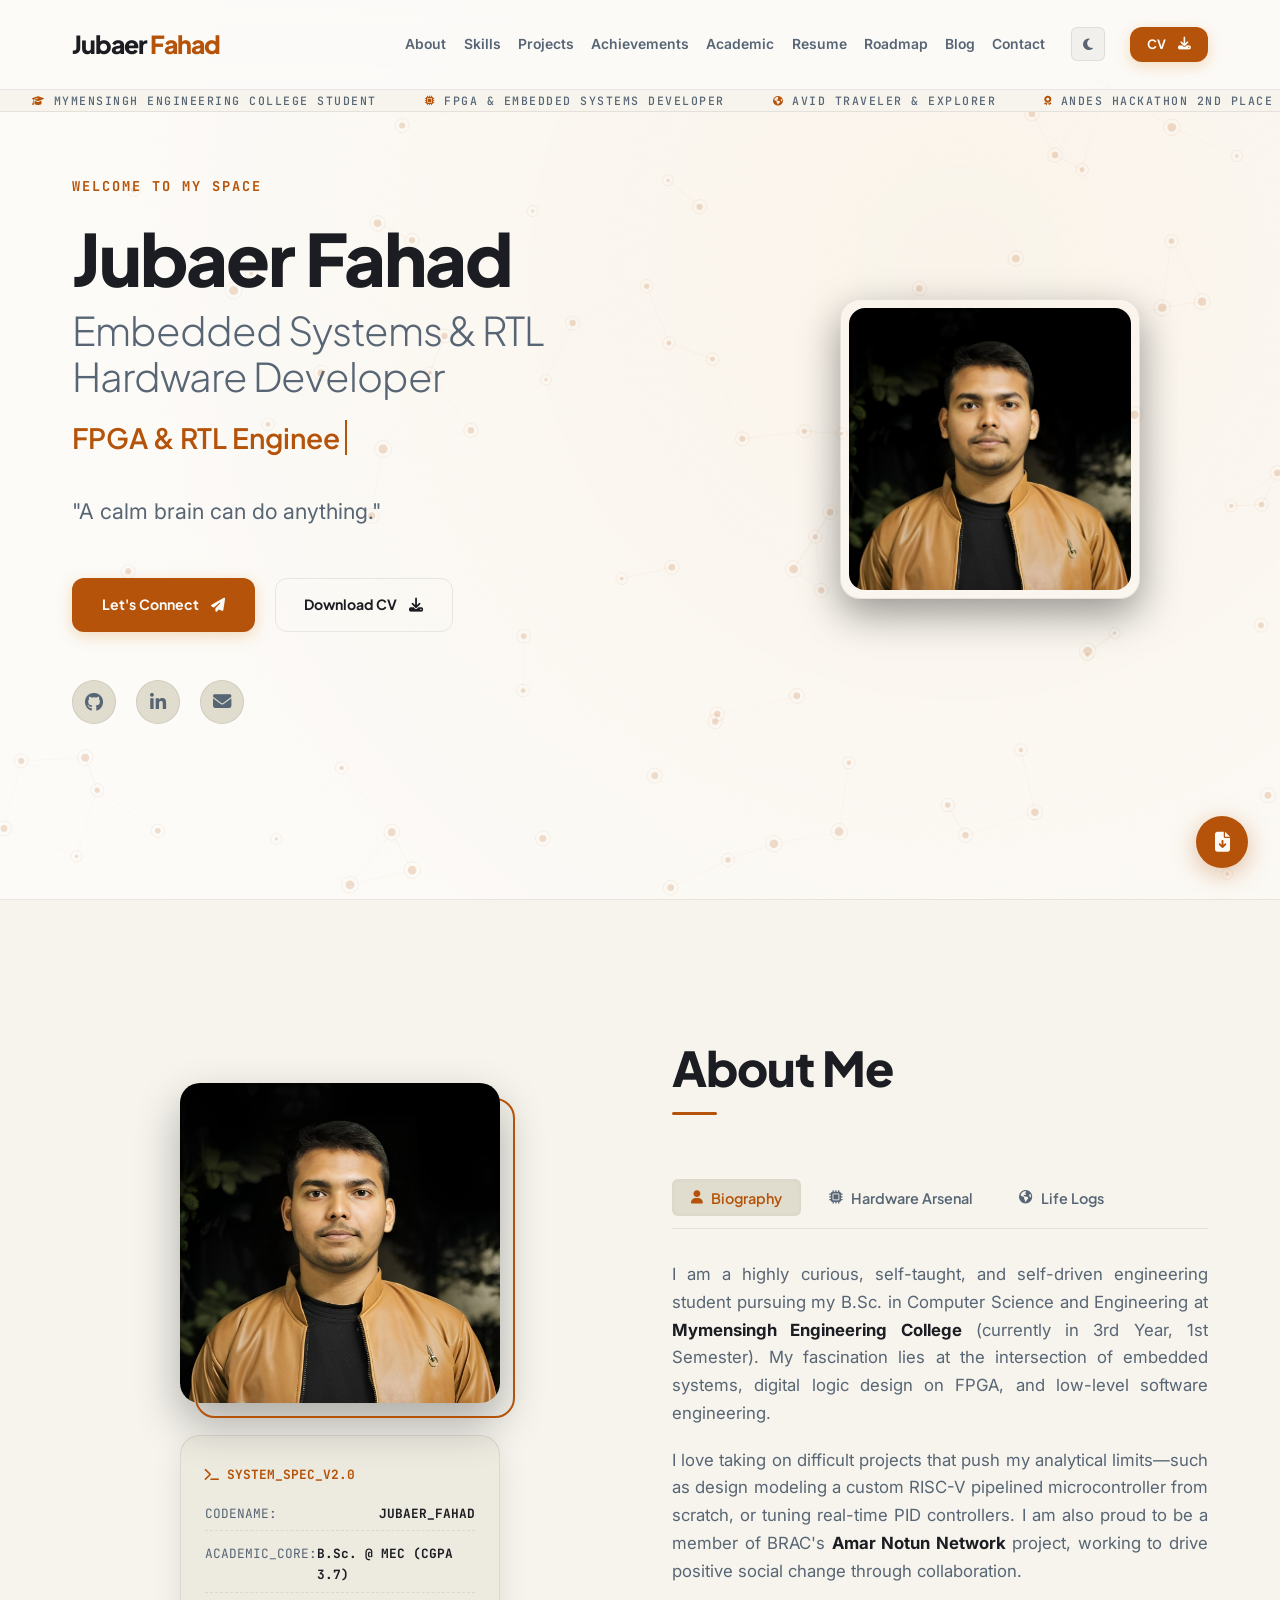
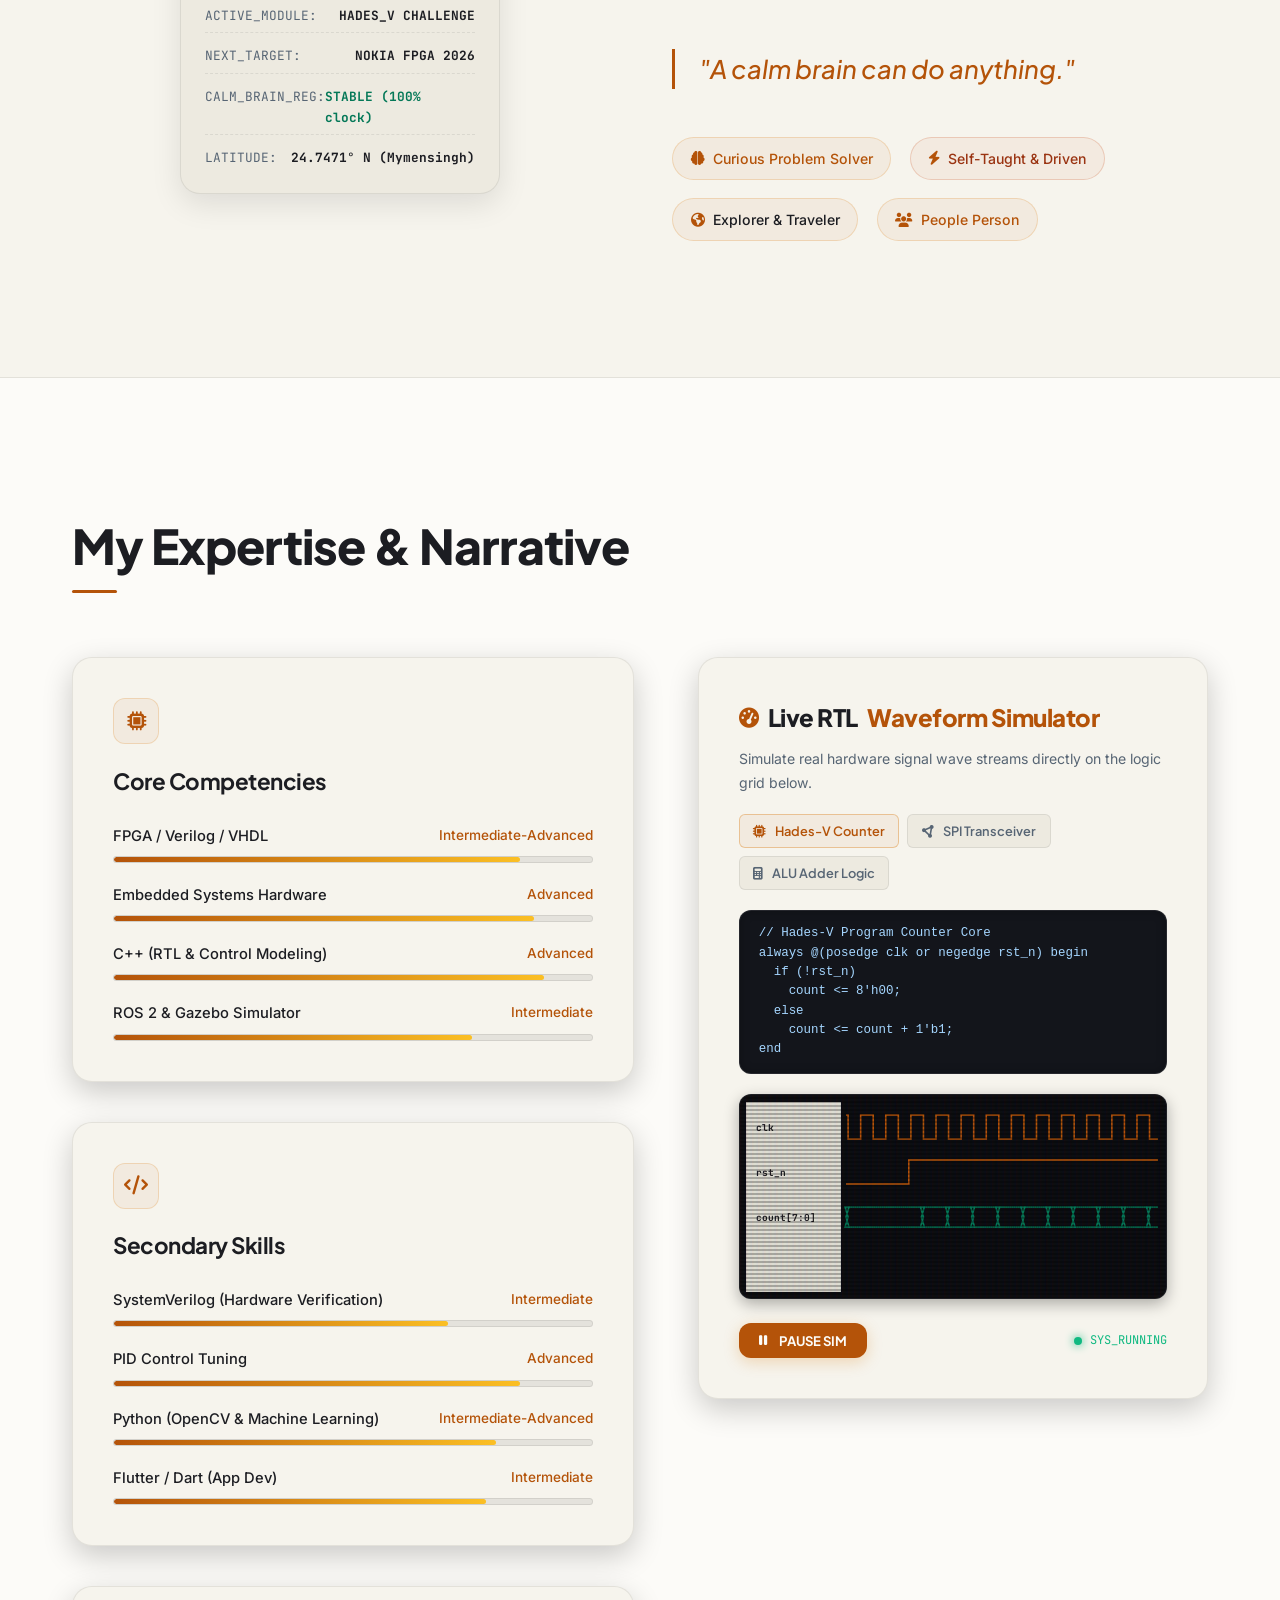
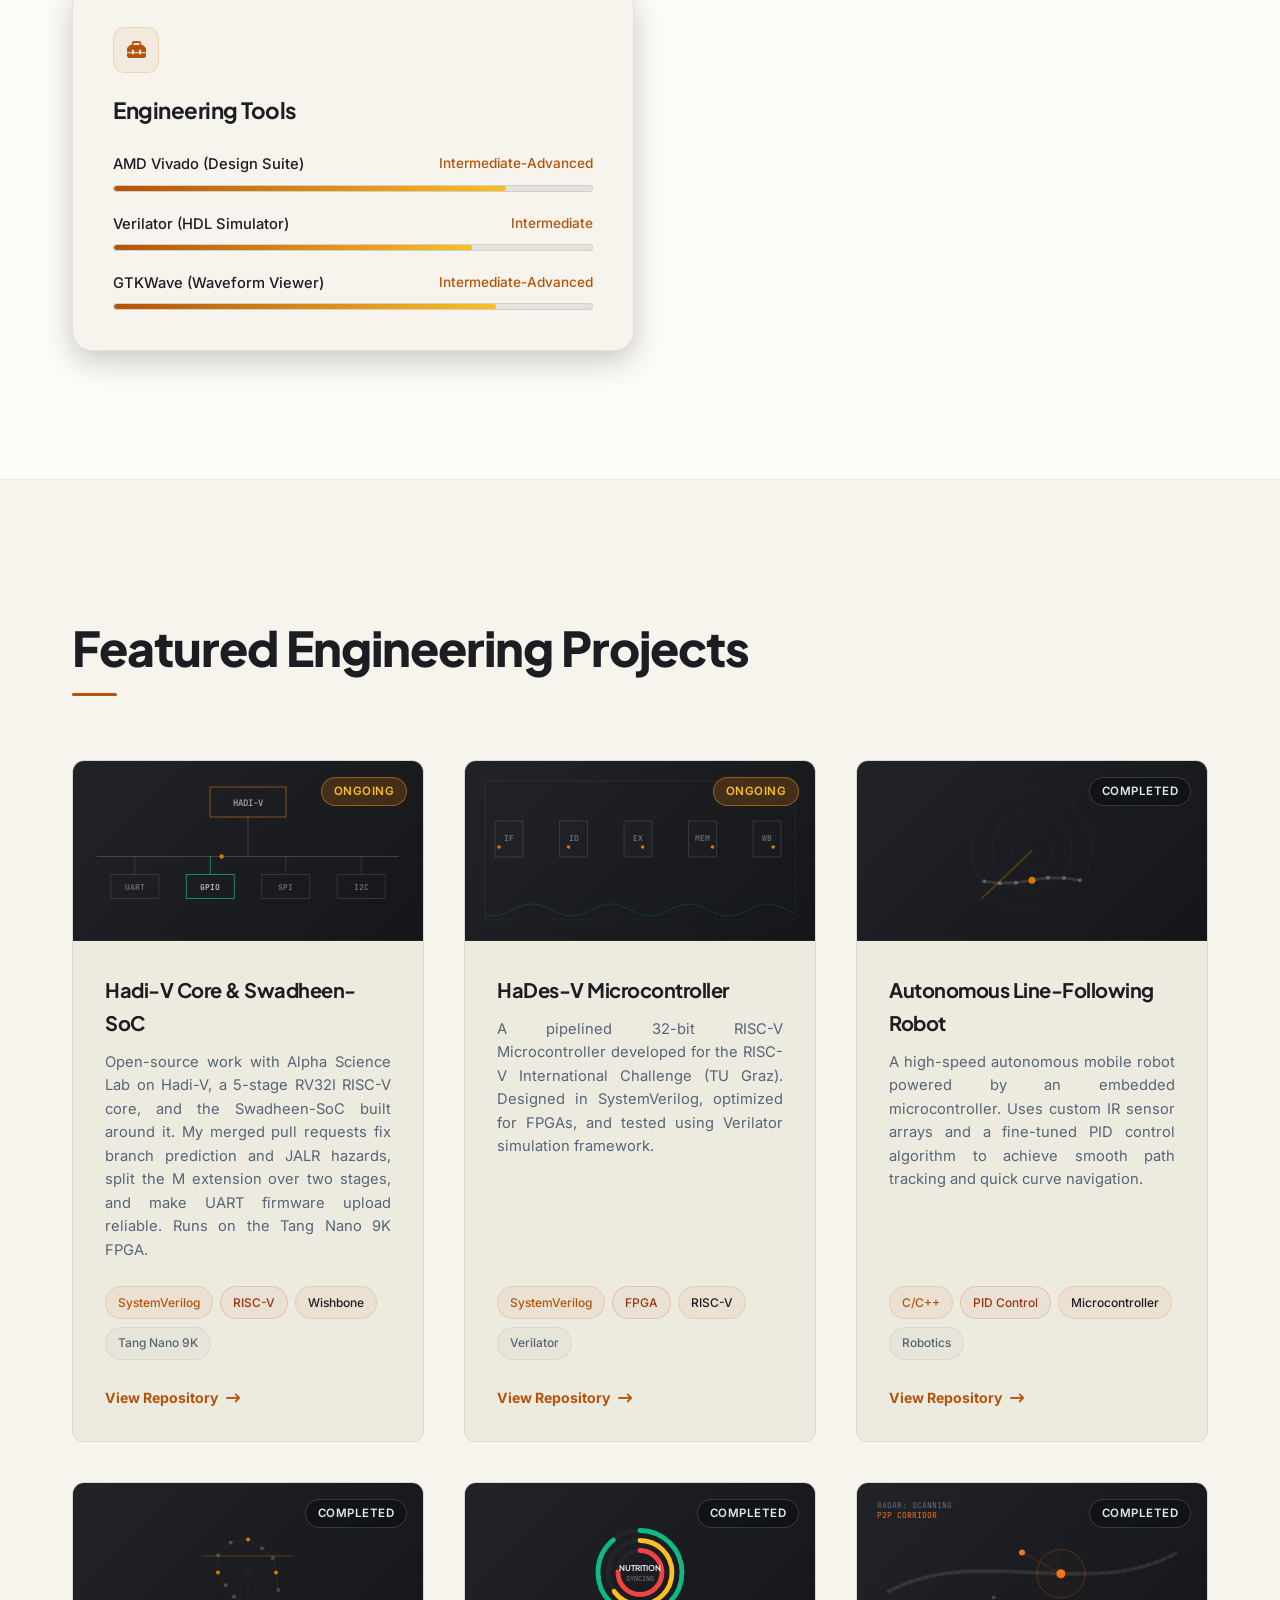
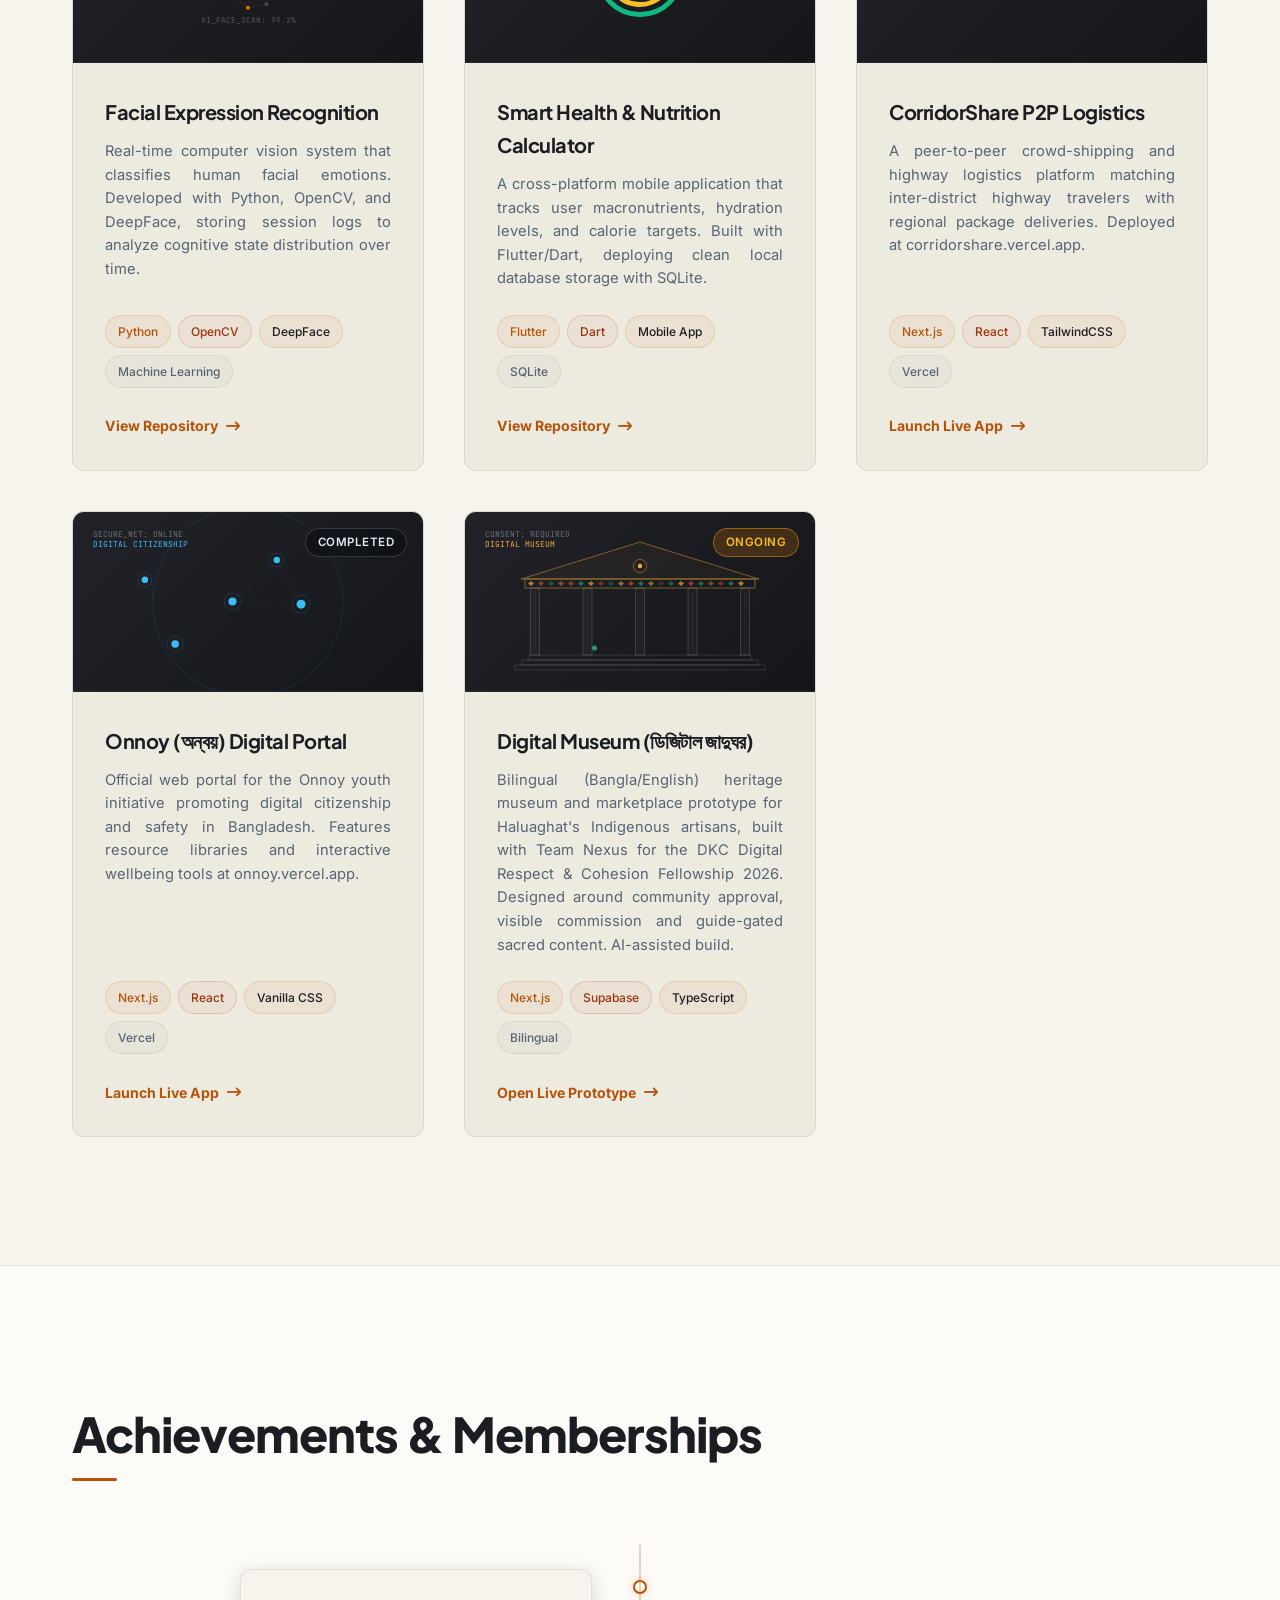
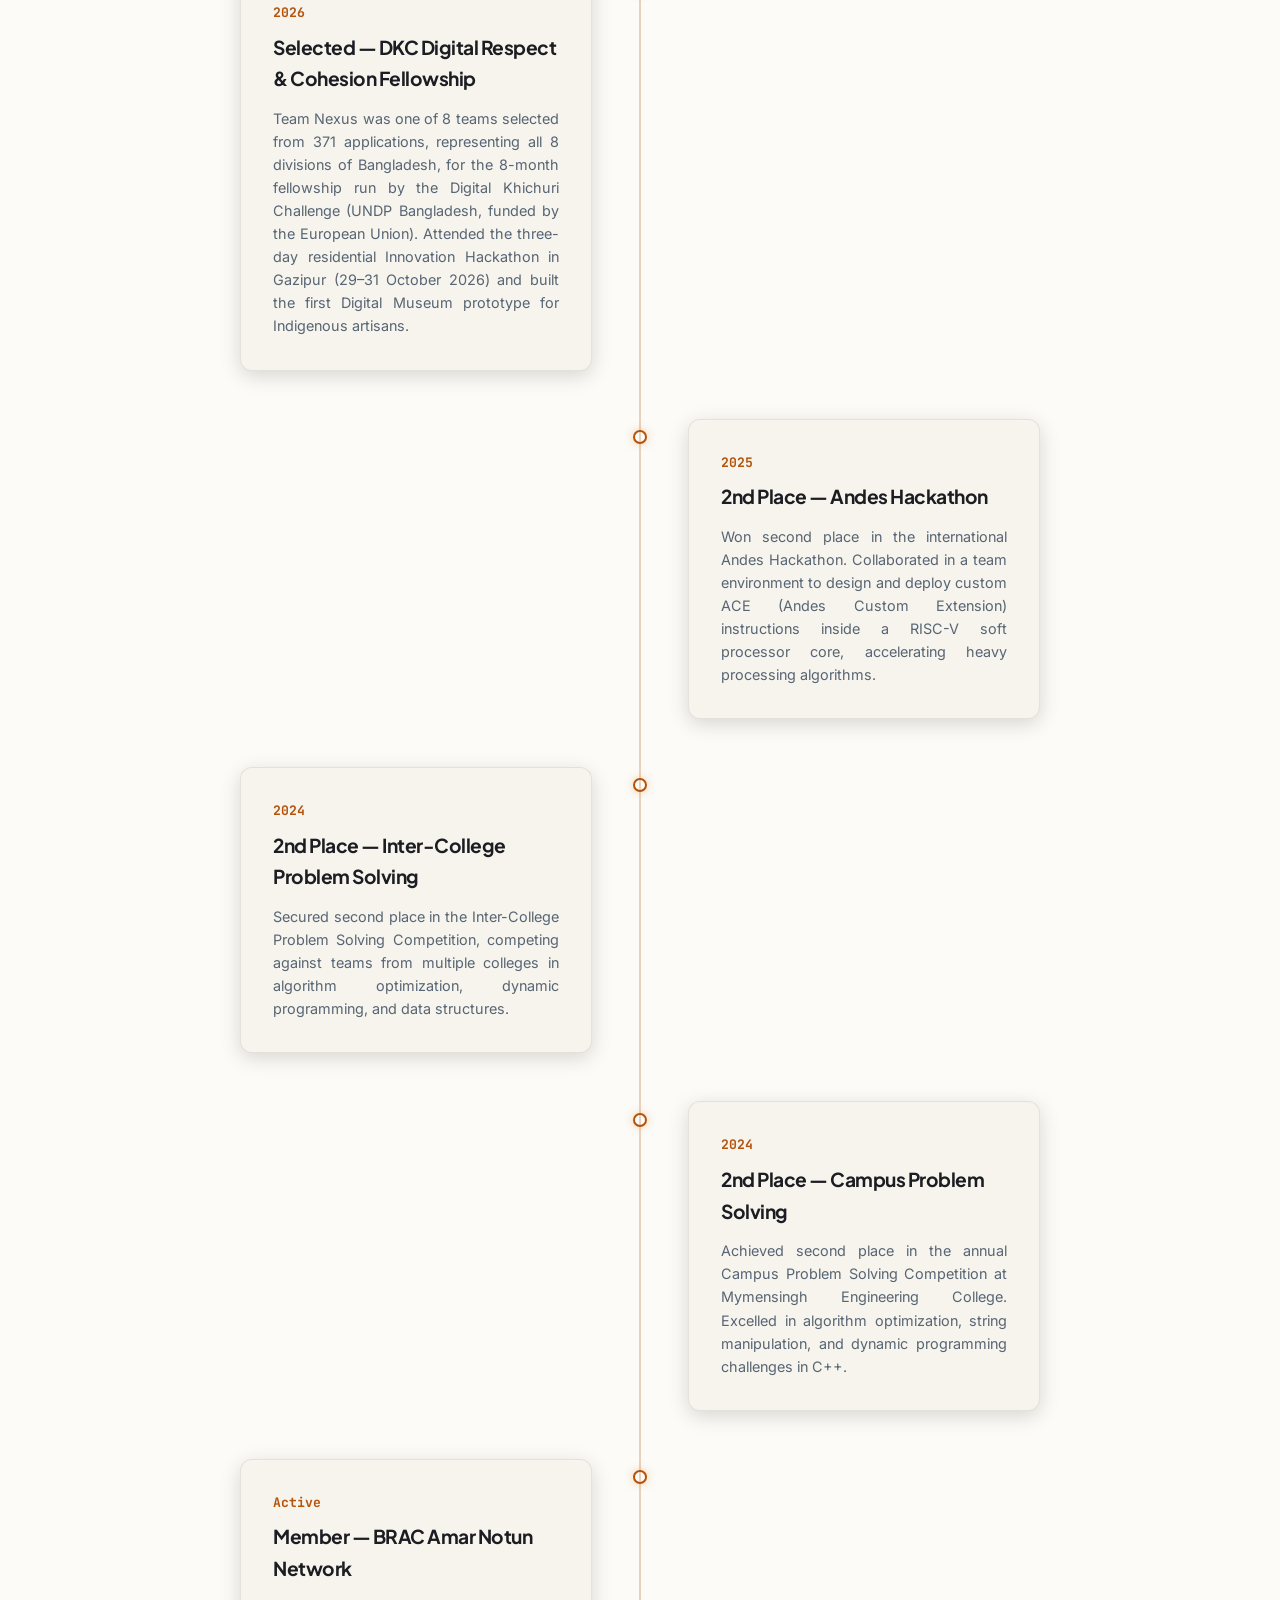
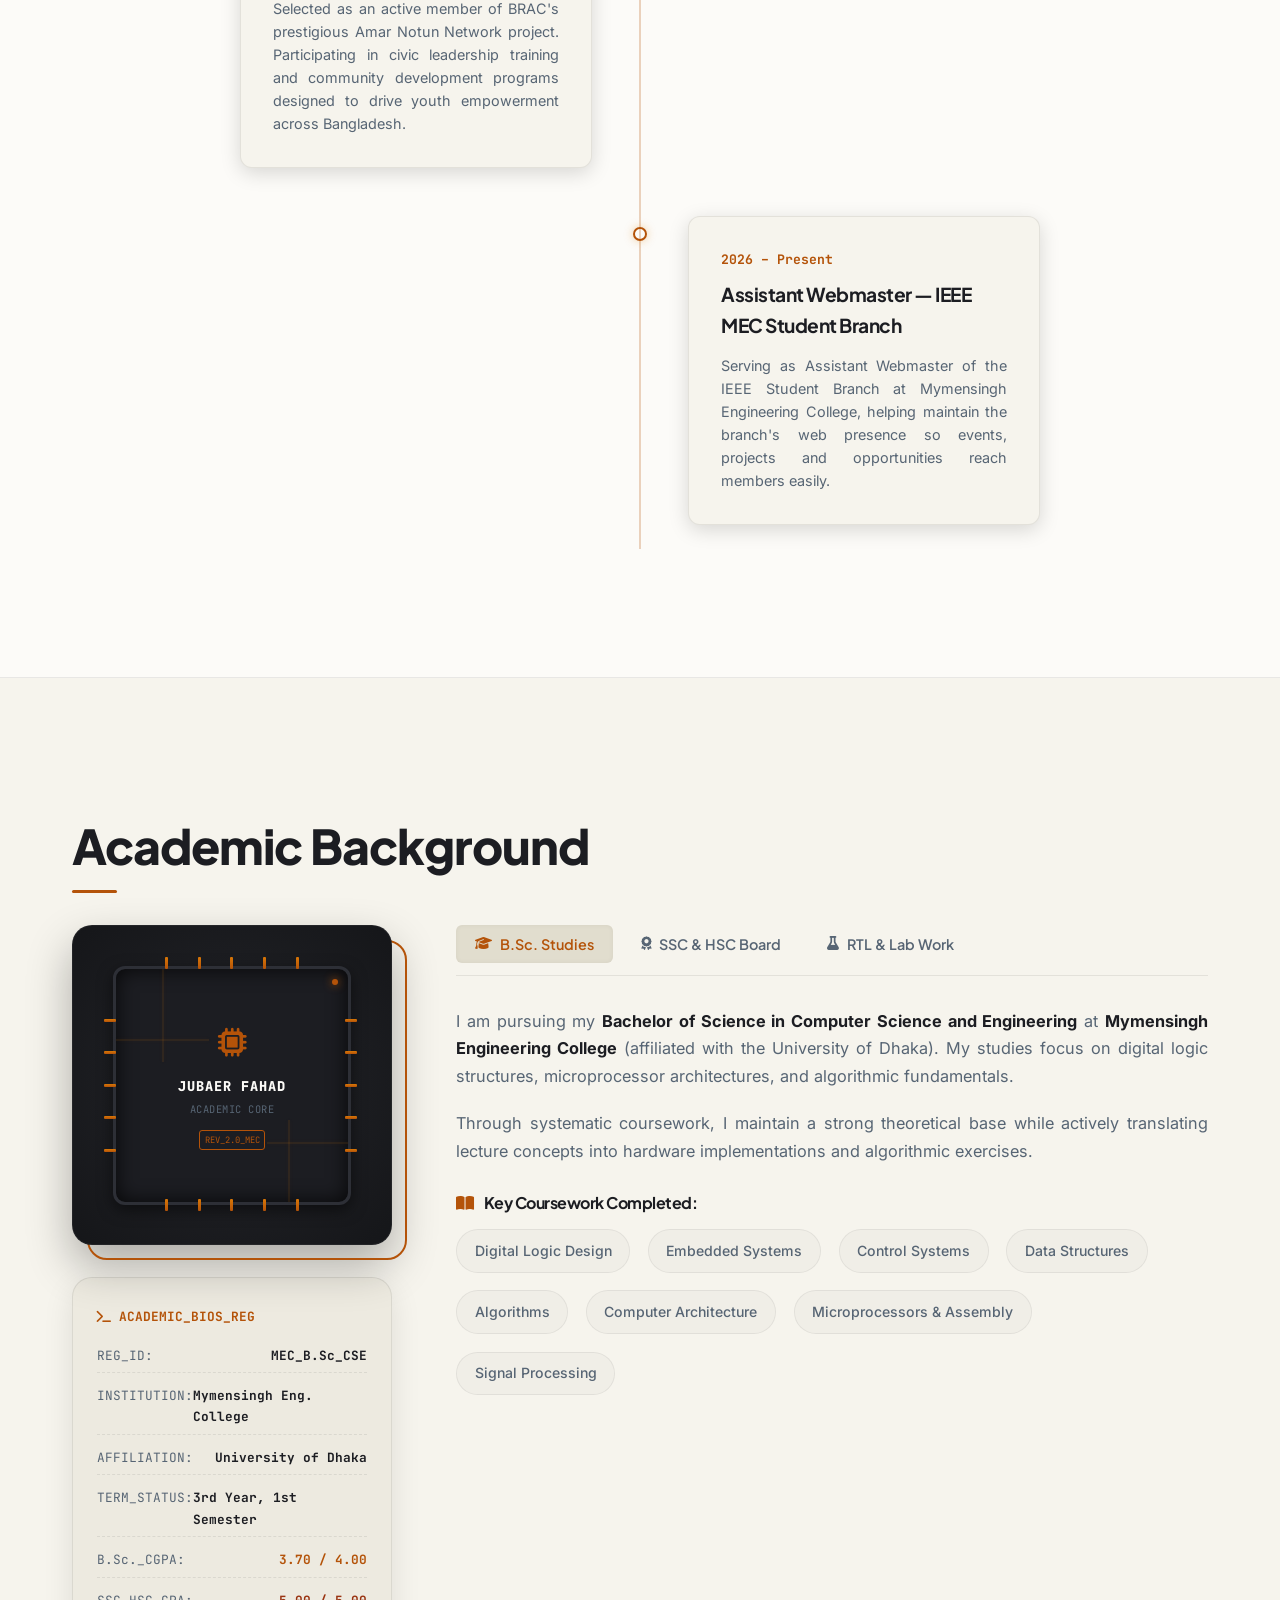
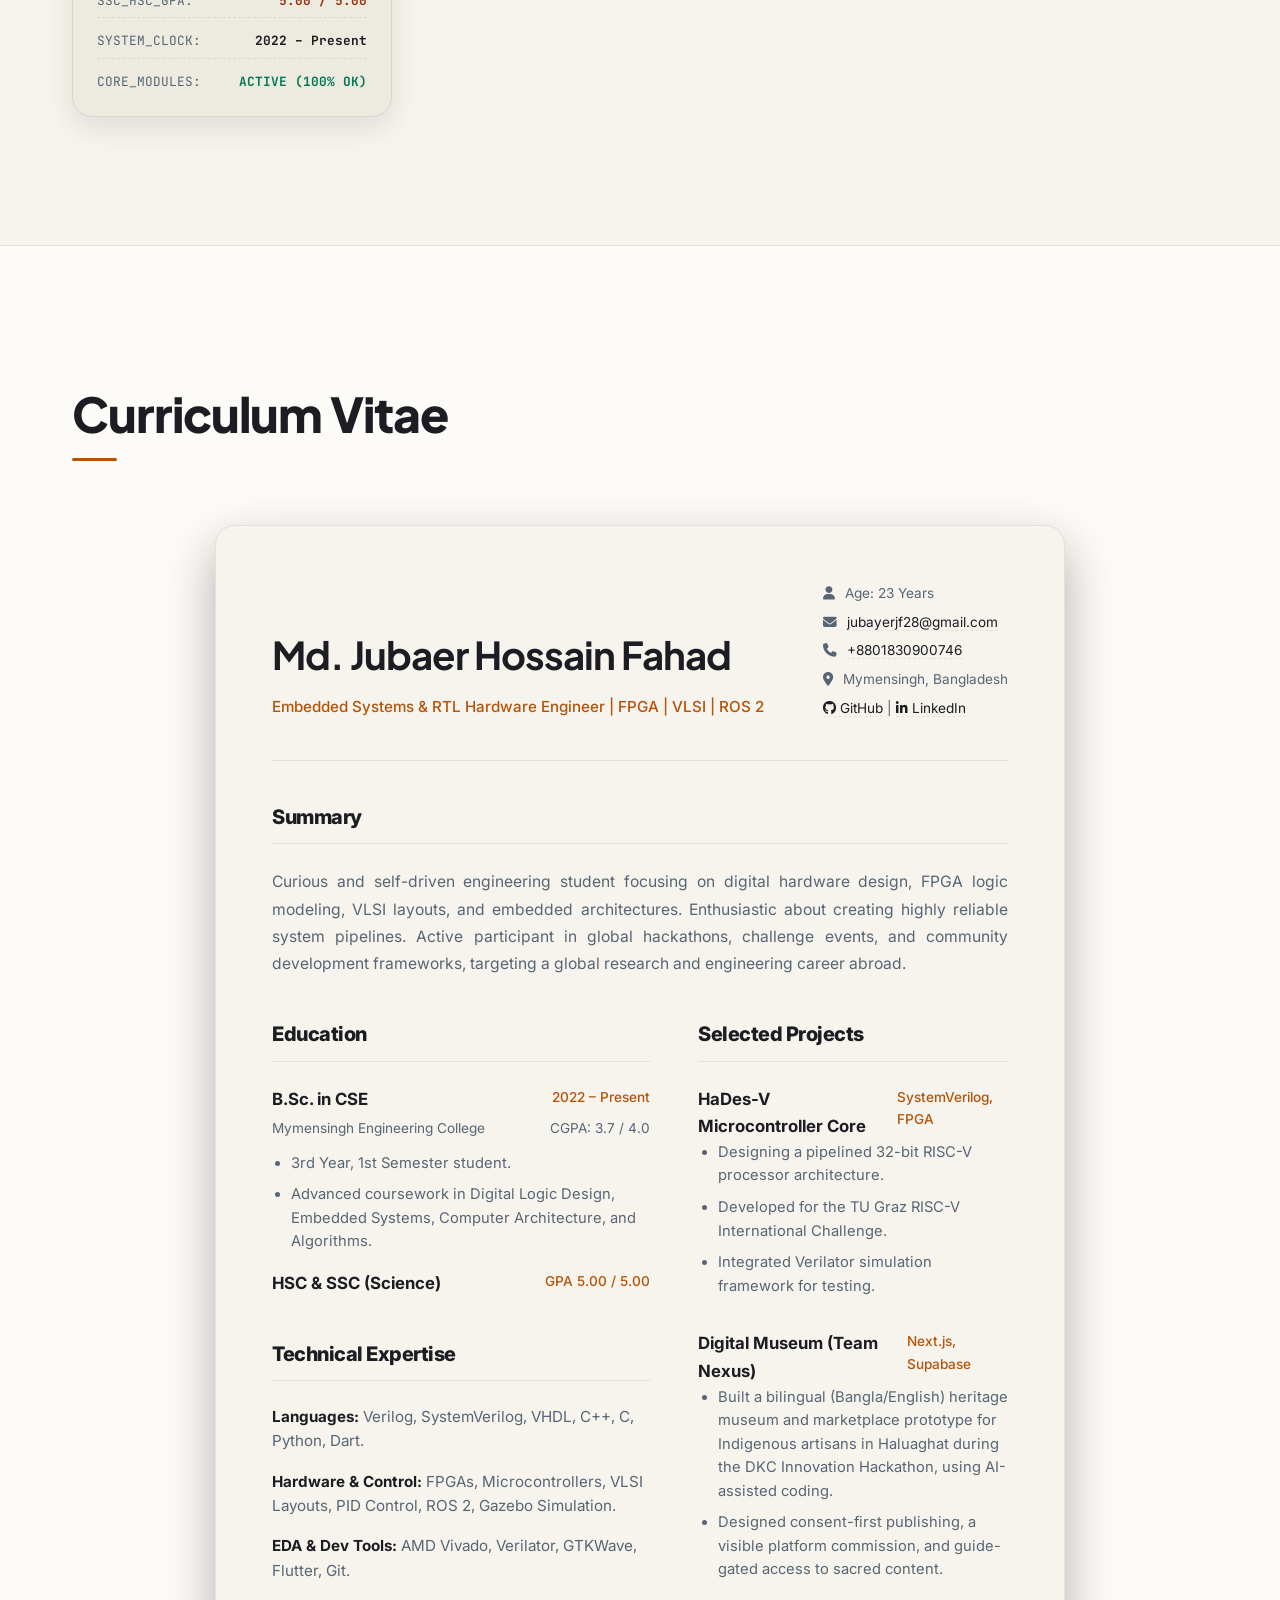
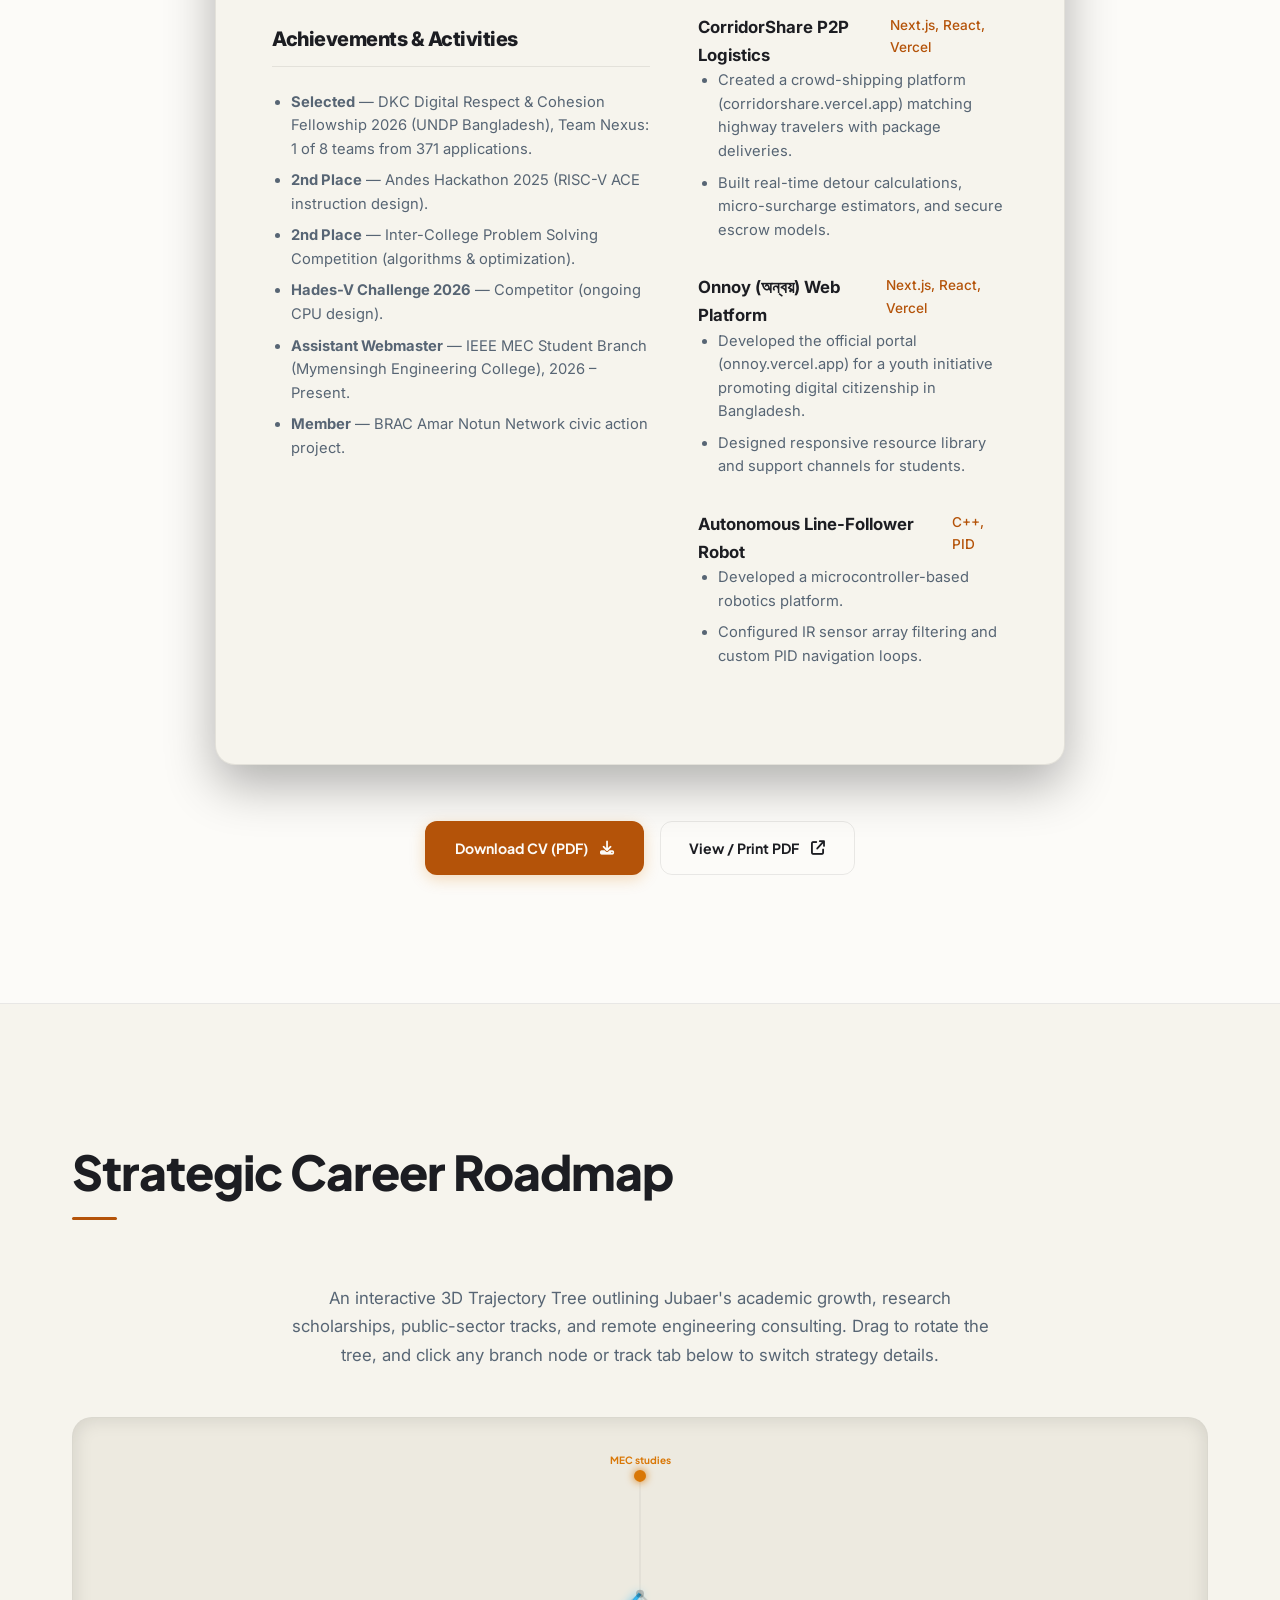
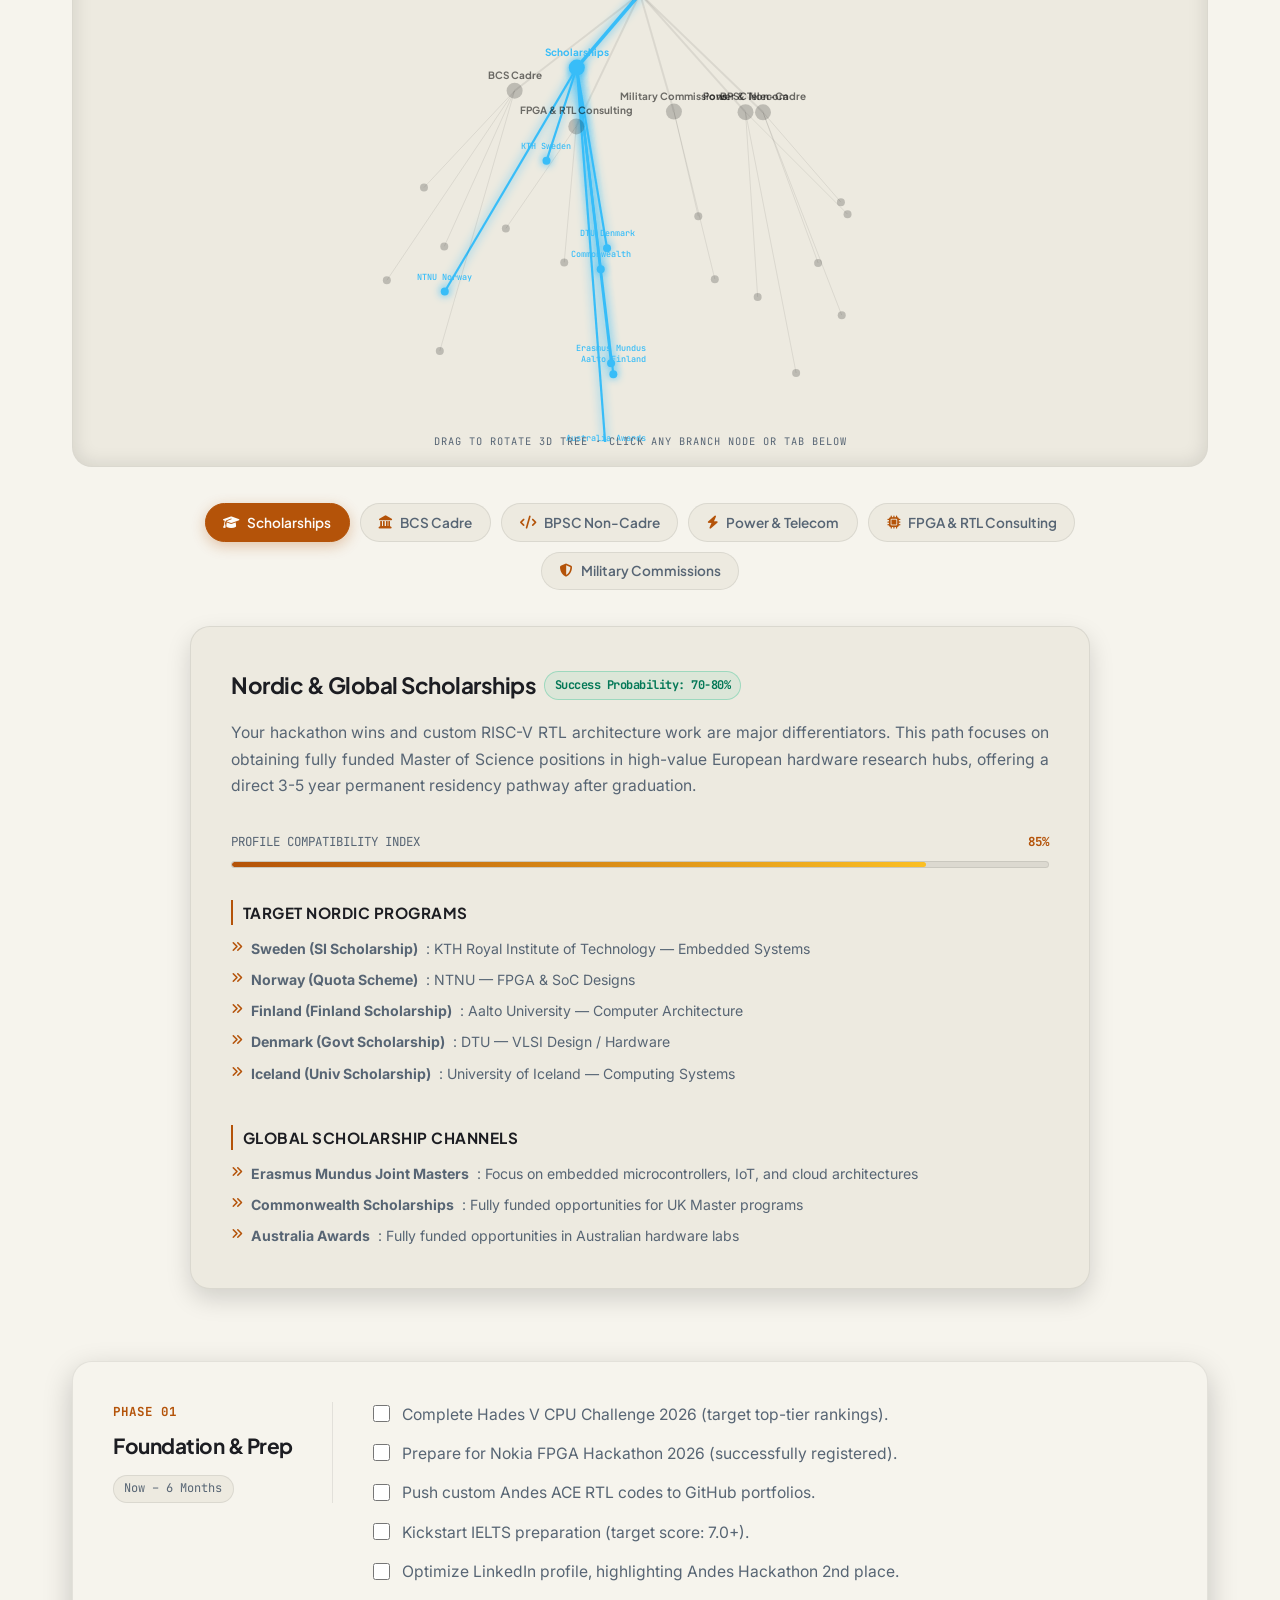
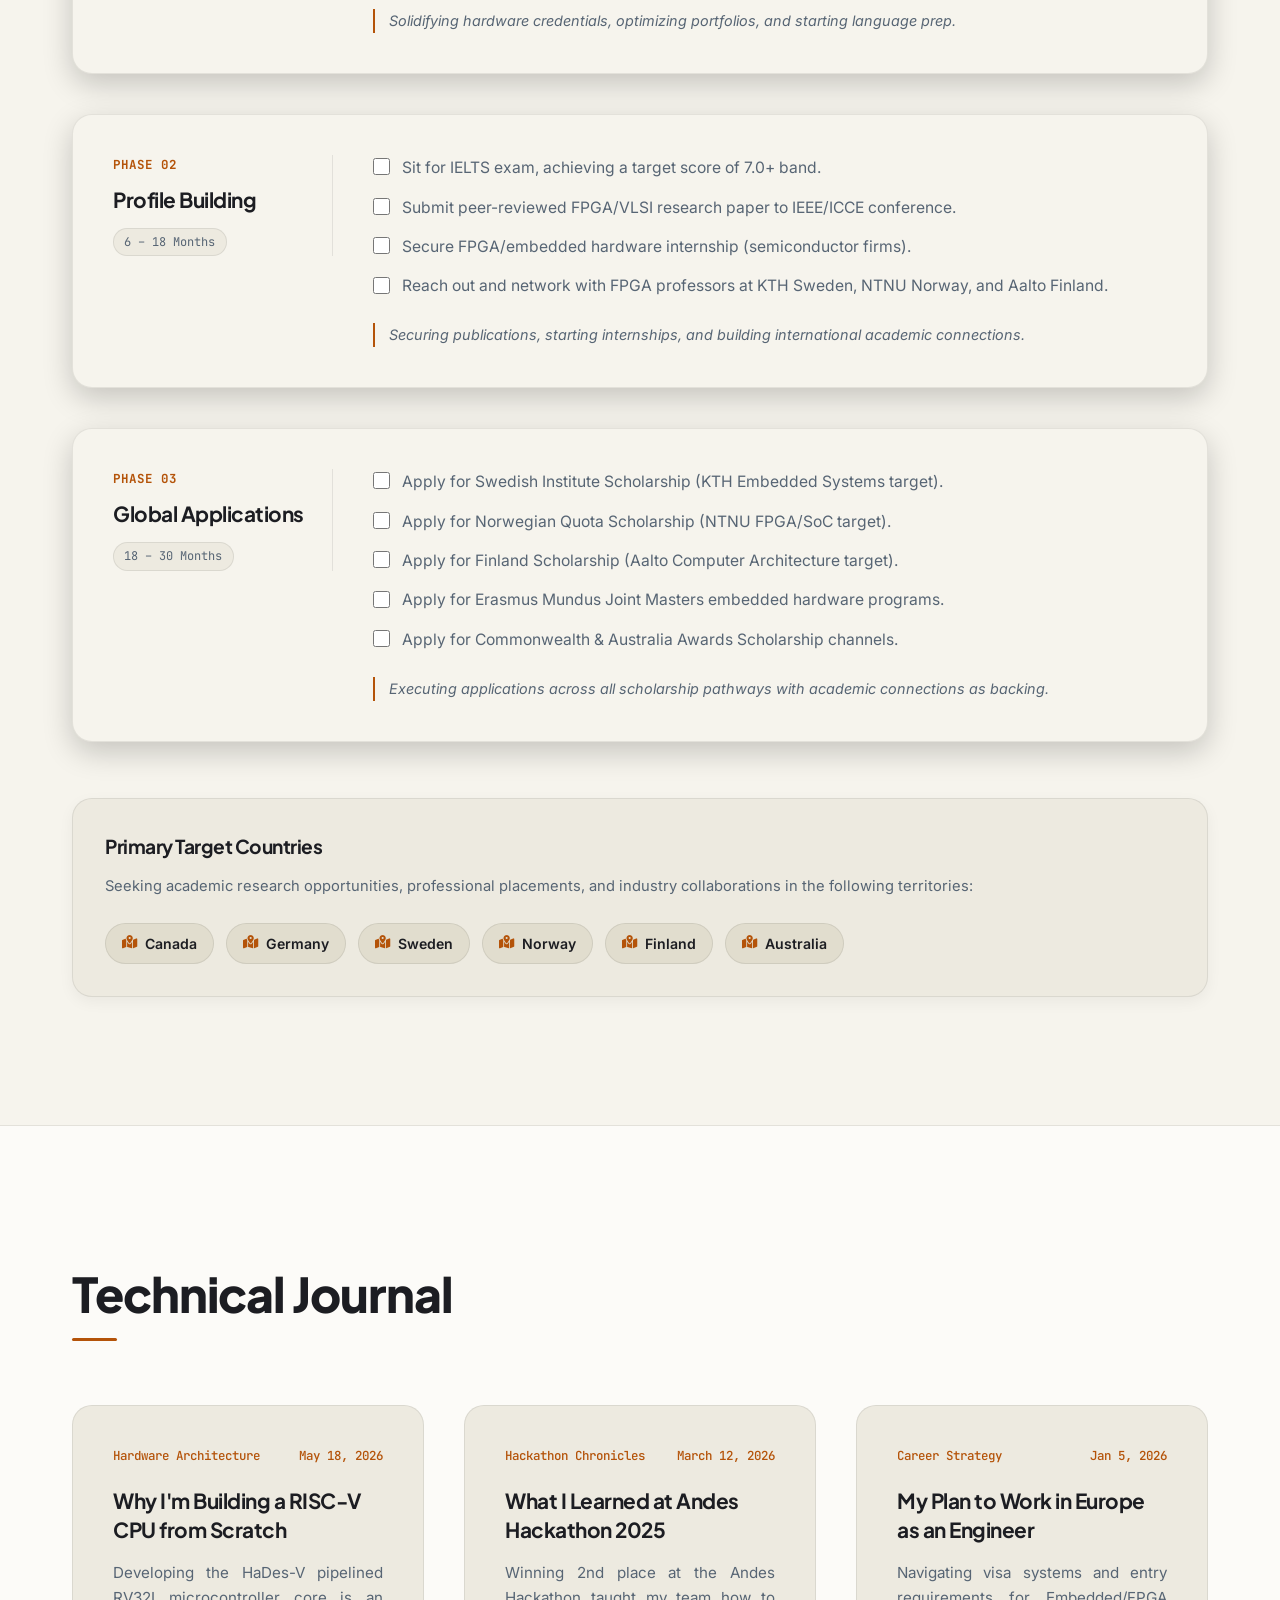
==== commit 75e1ab94: "Add Hadi-V and Swadheen-SoC project, link project repos, set degree to CSE - New project card for th" ====
--- a/index.html
+++ b/index.html
@@ -6,6 +6,14 @@
   <title>Jubaer Fahad | Embedded Systems & RTL Hardware Engineer</title>
   <meta name="description" content="Portfolio of Jubaer Fahad - Embedded Systems & RTL Hardware Engineer, FPGA Developer, and ROS 2 enthusiast. Competitor at TU Graz RISC-V challenge, Andes Hackathon 2nd place, and tech innovator.">
   
+  <link rel="canonical" href="https://portfolio-jfjubayers-projects.vercel.app/">
+  <meta property="og:type" content="website">
+  <meta property="og:title" content="Jubaer Fahad | Embedded Systems & RTL Hardware Engineer">
+  <meta property="og:description" content="RISC-V cores, SoC peripherals and FPGA designs in SystemVerilog. 2nd place globally, RISC-V Hackathon Online 2025.">
+  <meta property="og:url" content="https://portfolio-jfjubayers-projects.vercel.app/">
+  <meta property="og:image" content="https://portfolio-jfjubayers-projects.vercel.app/profile-photo.jpg">
+  <meta name="twitter:card" content="summary">
+
   <!-- FontAwesome Icons -->
   <link rel="stylesheet" href="https://cdnjs.cloudflare.com/ajax/libs/font-awesome/6.4.0/css/all.min.css">
 
@@ -199,7 +207,7 @@
         <!-- Tab 1: Biography -->
         <div class="about-tab-pane active" id="about-pane-bio">
           <div class="about-bio">
-            <p>I am a highly curious, self-taught, and self-driven engineering student pursuing my B.Sc. in Engineering at <strong>Mymensingh Engineering College</strong> (currently in 3rd Year, 1st Semester). My fascination lies at the intersection of embedded systems, digital logic design on FPGA, and low-level software engineering.</p>
+            <p>I am a highly curious, self-taught, and self-driven engineering student pursuing my B.Sc. in Computer Science and Engineering at <strong>Mymensingh Engineering College</strong> (currently in 3rd Year, 1st Semester). My fascination lies at the intersection of embedded systems, digital logic design on FPGA, and low-level software engineering.</p>
             <p>I love taking on difficult projects that push my analytical limits—such as design modeling a custom RISC-V pipelined microcontroller from scratch, or tuning real-time PID controllers. I am also proud to be a member of BRAC's <strong>Amar Notun Network</strong> project, working to drive positive social change through collaboration.</p>
           </div>
         </div>
@@ -404,6 +412,27 @@
       <h2 class="section-title reveal">Featured Engineering Projects</h2>
       <div class="projects-grid">
         
+        <!-- Project: Hadi-V core and Swadheen-SoC (Alpha Science Lab) -->
+        <div class="project-card reveal reveal-delay-1">
+          <div class="project-img-wrapper">
+            <span class="project-status ongoing">Ongoing</span>
+            <canvas id="project-canvas-soc" class="project-mini-canvas"></canvas>
+          </div>
+          <div class="project-body">
+            <h3 class="project-title">Hadi-V Core &amp; Swadheen-SoC</h3>
+            <p class="project-desc">Open-source work with Alpha Science Lab on Hadi-V, a 5-stage RV32I RISC-V core, and the Swadheen-SoC built around it. My merged pull requests fix branch prediction and JALR hazards, split the M extension over two stages, and make UART firmware upload reliable. Runs on the Tang Nano 9K FPGA.</p>
+            <div class="project-tags">
+              <span class="badge badge-cyan">SystemVerilog</span>
+              <span class="badge badge-coral">RISC-V</span>
+              <span class="badge badge-gold">Wishbone</span>
+              <span class="badge">Tang Nano 9K</span>
+            </div>
+            <a href="https://github.com/Alpha-Science-Lab/Hadi-V" target="_blank" rel="noopener noreferrer" class="project-link">
+              View Repository <i class="fa-solid fa-arrow-right-long"></i>
+            </a>
+          </div>
+        </div>
+
         <!-- Project A: Hades-V -->
         <div class="project-card reveal reveal-delay-1">
           <div class="project-img-wrapper">
@@ -461,7 +490,7 @@
               <span class="badge badge-gold">DeepFace</span>
               <span class="badge">Machine Learning</span>
             </div>
-            <a href="https://github.com/JFJubayer" target="_blank" rel="noopener noreferrer" class="project-link">
+            <a href="https://github.com/JFJubayer/Facial_Expression_Details" target="_blank" rel="noopener noreferrer" class="project-link">
               View Repository <i class="fa-solid fa-arrow-right-long"></i>
             </a>
           </div>
@@ -482,7 +511,7 @@
               <span class="badge badge-gold">Mobile App</span>
               <span class="badge">SQLite</span>
             </div>
-            <a href="https://github.com/JFJubayer" target="_blank" rel="noopener noreferrer" class="project-link">
+            <a href="https://github.com/JFJubayer/Health-App" target="_blank" rel="noopener noreferrer" class="project-link">
               View Repository <i class="fa-solid fa-arrow-right-long"></i>
             </a>
           </div>
@@ -687,7 +716,7 @@
             <div class="hud-specs-list">
               <div class="hud-spec-item">
                 <span class="spec-label">REG_ID:</span>
-                <span class="spec-value">MEC_B.Sc_EE</span>
+                <span class="spec-value">MEC_B.Sc_CSE</span>
               </div>
               <div class="hud-spec-item">
                 <span class="spec-label">INSTITUTION:</span>
@@ -734,7 +763,7 @@
         <!-- Tab 1: B.Sc. Studies -->
         <div class="academic-tab-pane active" id="academic-pane-bsc">
           <div class="academic-bio">
-            <p>I am pursuing my <strong>Bachelor of Science in Engineering</strong> at <strong>Mymensingh Engineering College</strong> (affiliated with the University of Dhaka). My studies focus on digital logic structures, microprocessor architectures, and algorithmic fundamentals.</p>
+            <p>I am pursuing my <strong>Bachelor of Science in Computer Science and Engineering</strong> at <strong>Mymensingh Engineering College</strong> (affiliated with the University of Dhaka). My studies focus on digital logic structures, microprocessor architectures, and algorithmic fundamentals.</p>
             <p>Through systematic coursework, I maintain a strong theoretical base while actively translating lecture concepts into hardware implementations and algorithmic exercises.</p>
             
             <div class="academic-coursework" style="margin-top: 1.5rem;">
@@ -881,7 +910,7 @@
                 <div class="cv-section-title">Education</div>
                 <div class="cv-item">
                   <div class="cv-item-header">
-                    <span>B.Sc. in Engineering</span>
+                    <span>B.Sc. in CSE</span>
                     <span>2022 – Present</span>
                   </div>
                   <div class="cv-item-sub">
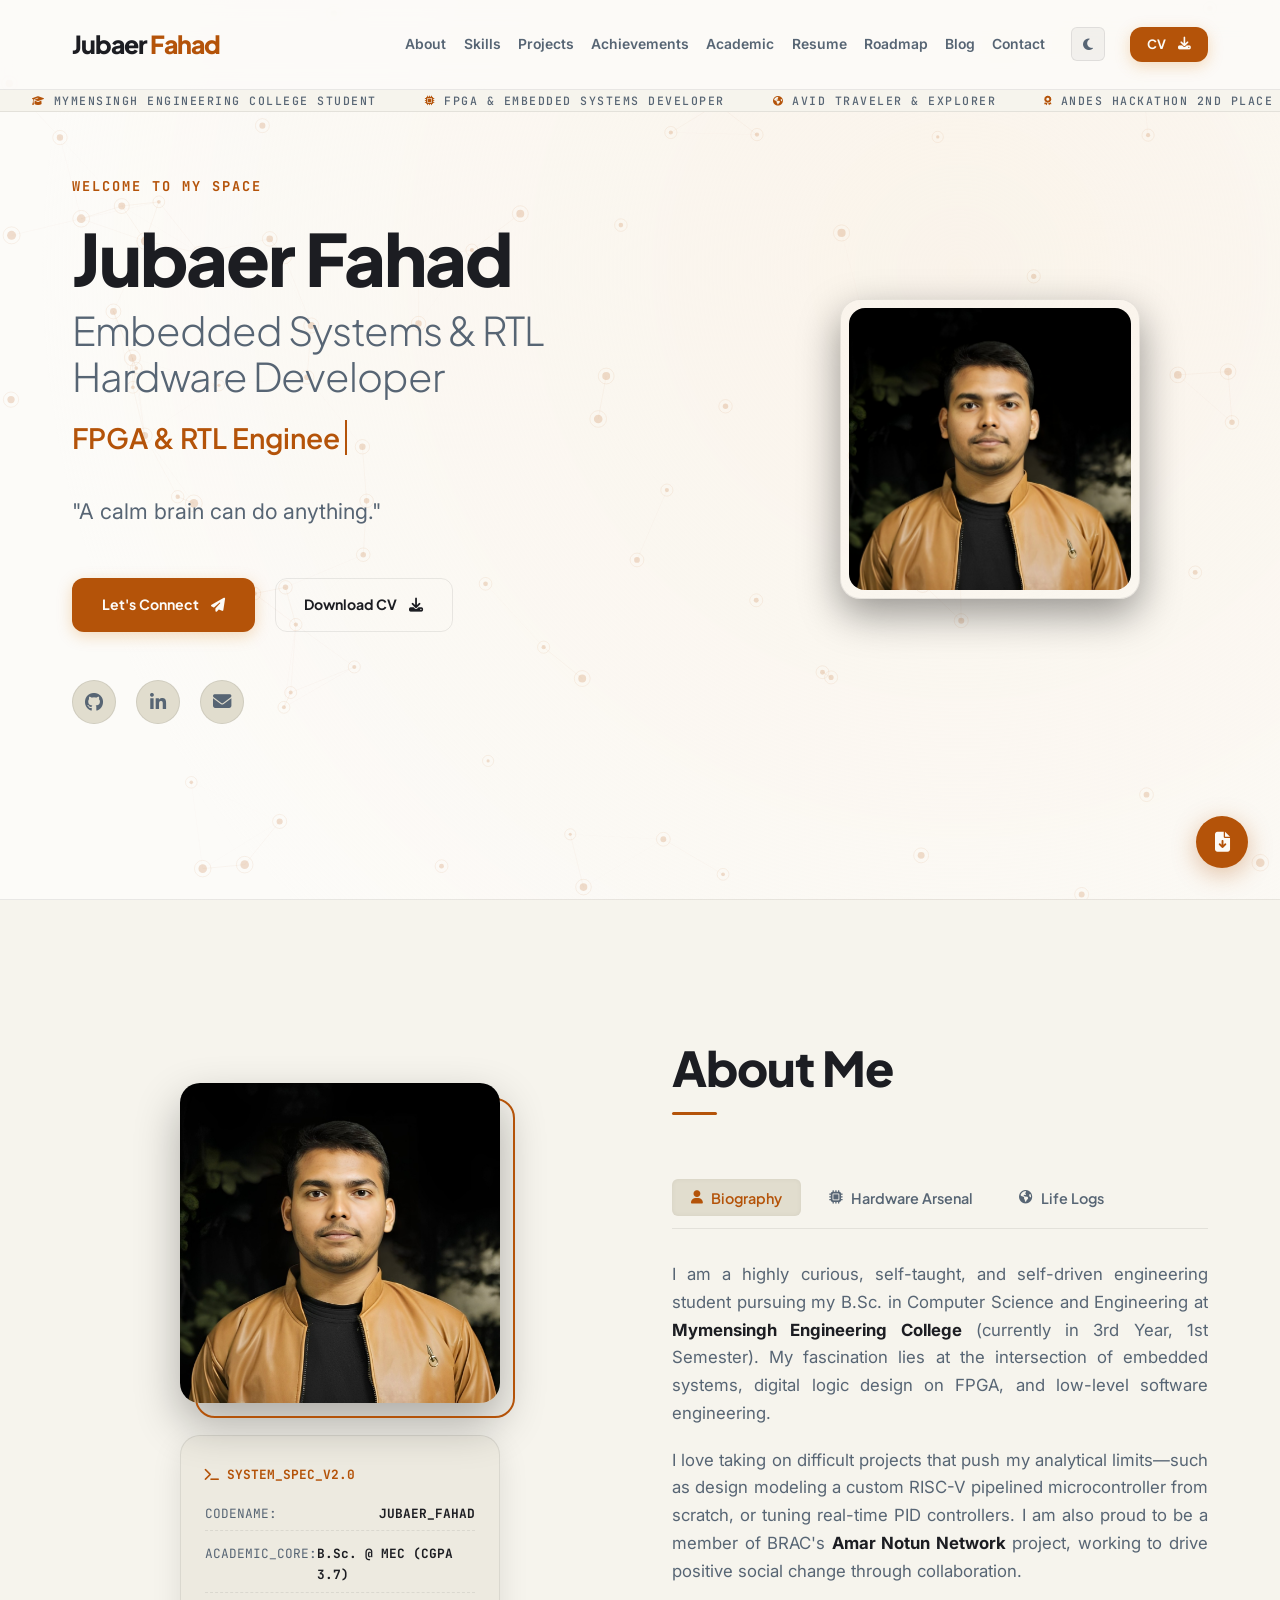
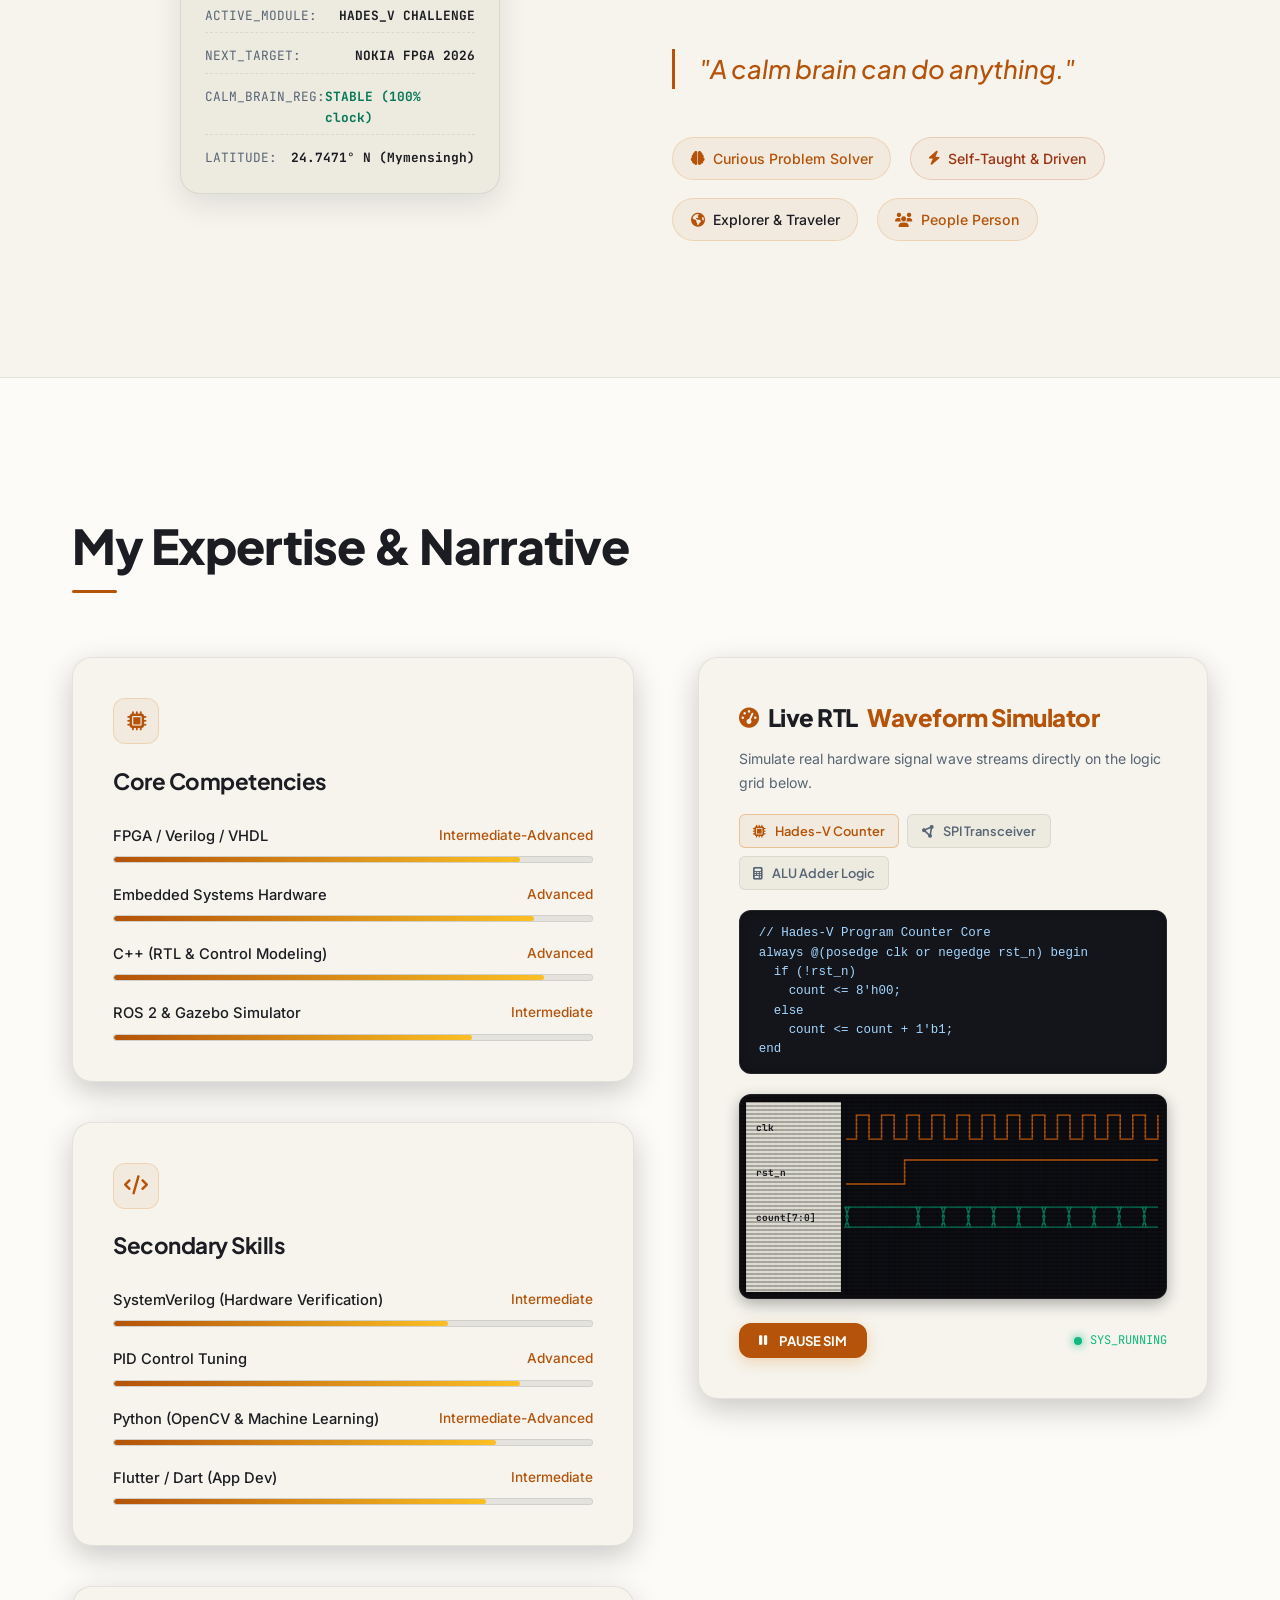
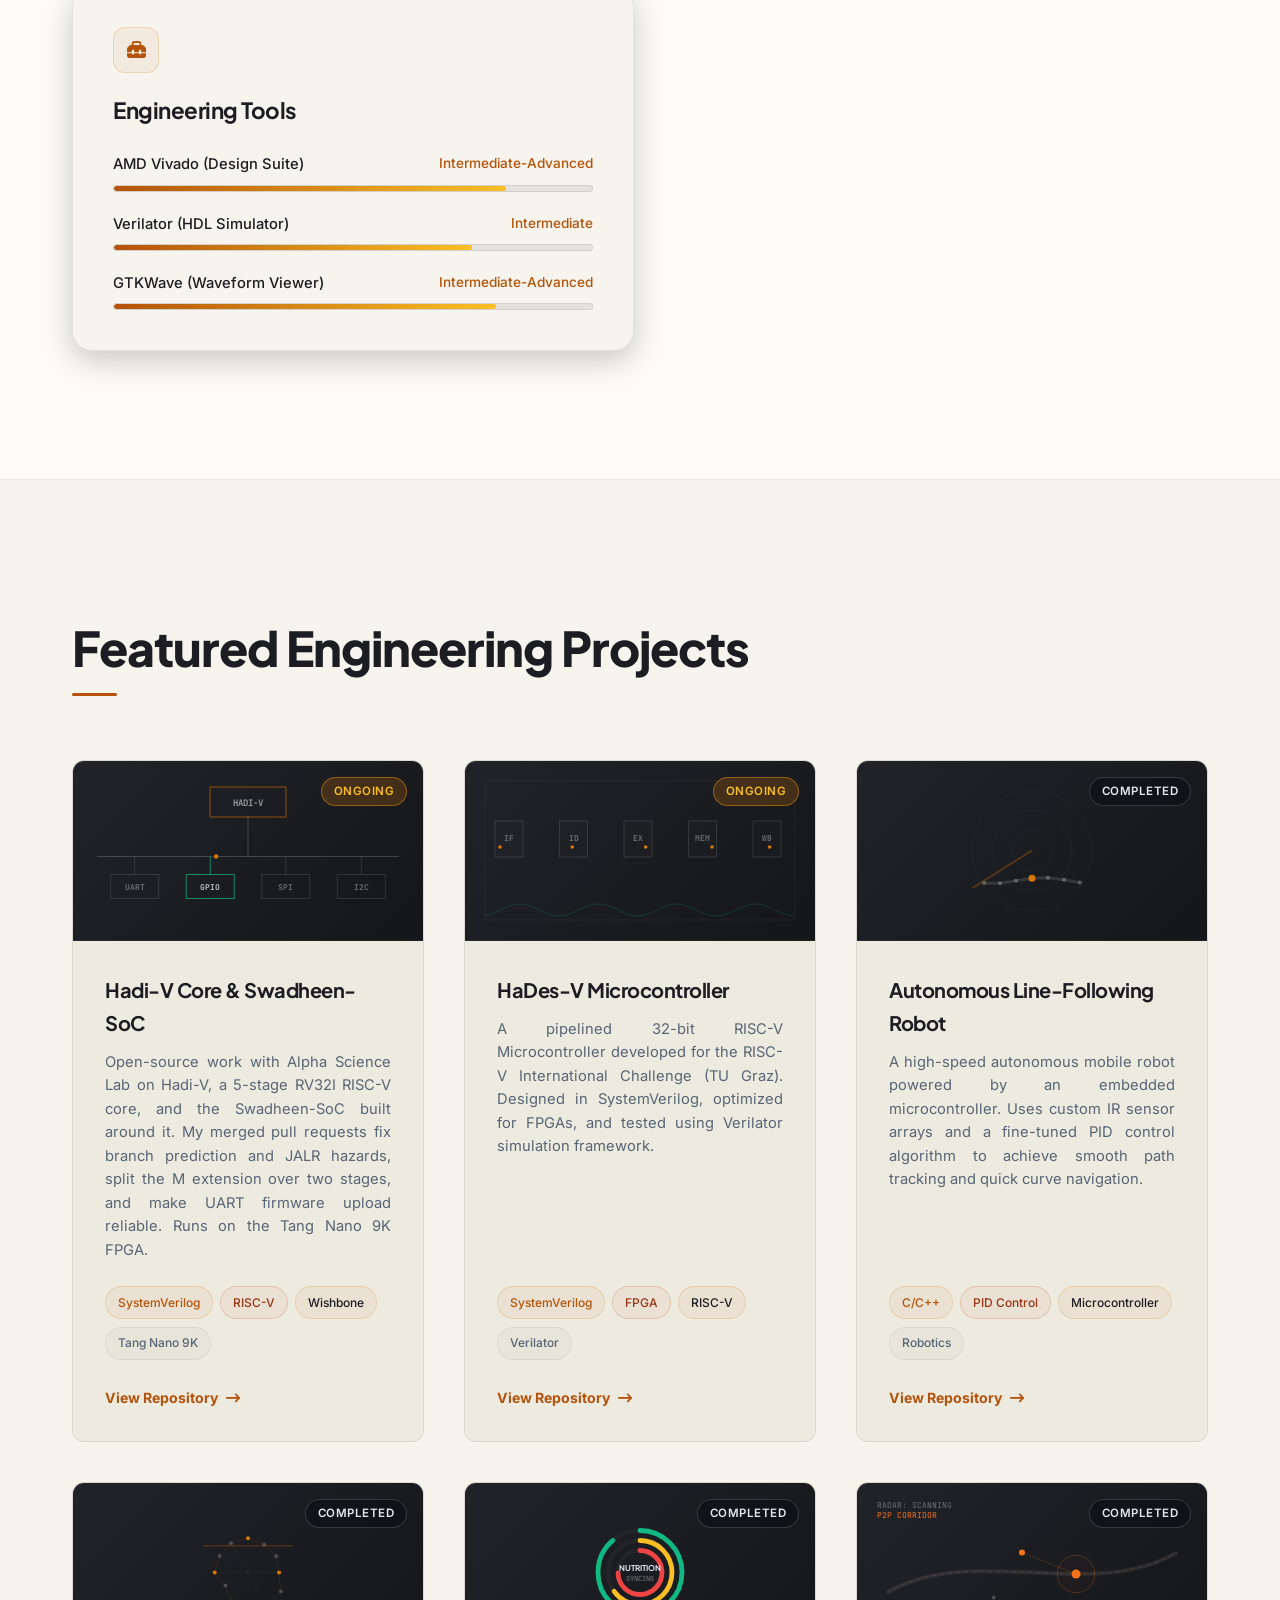
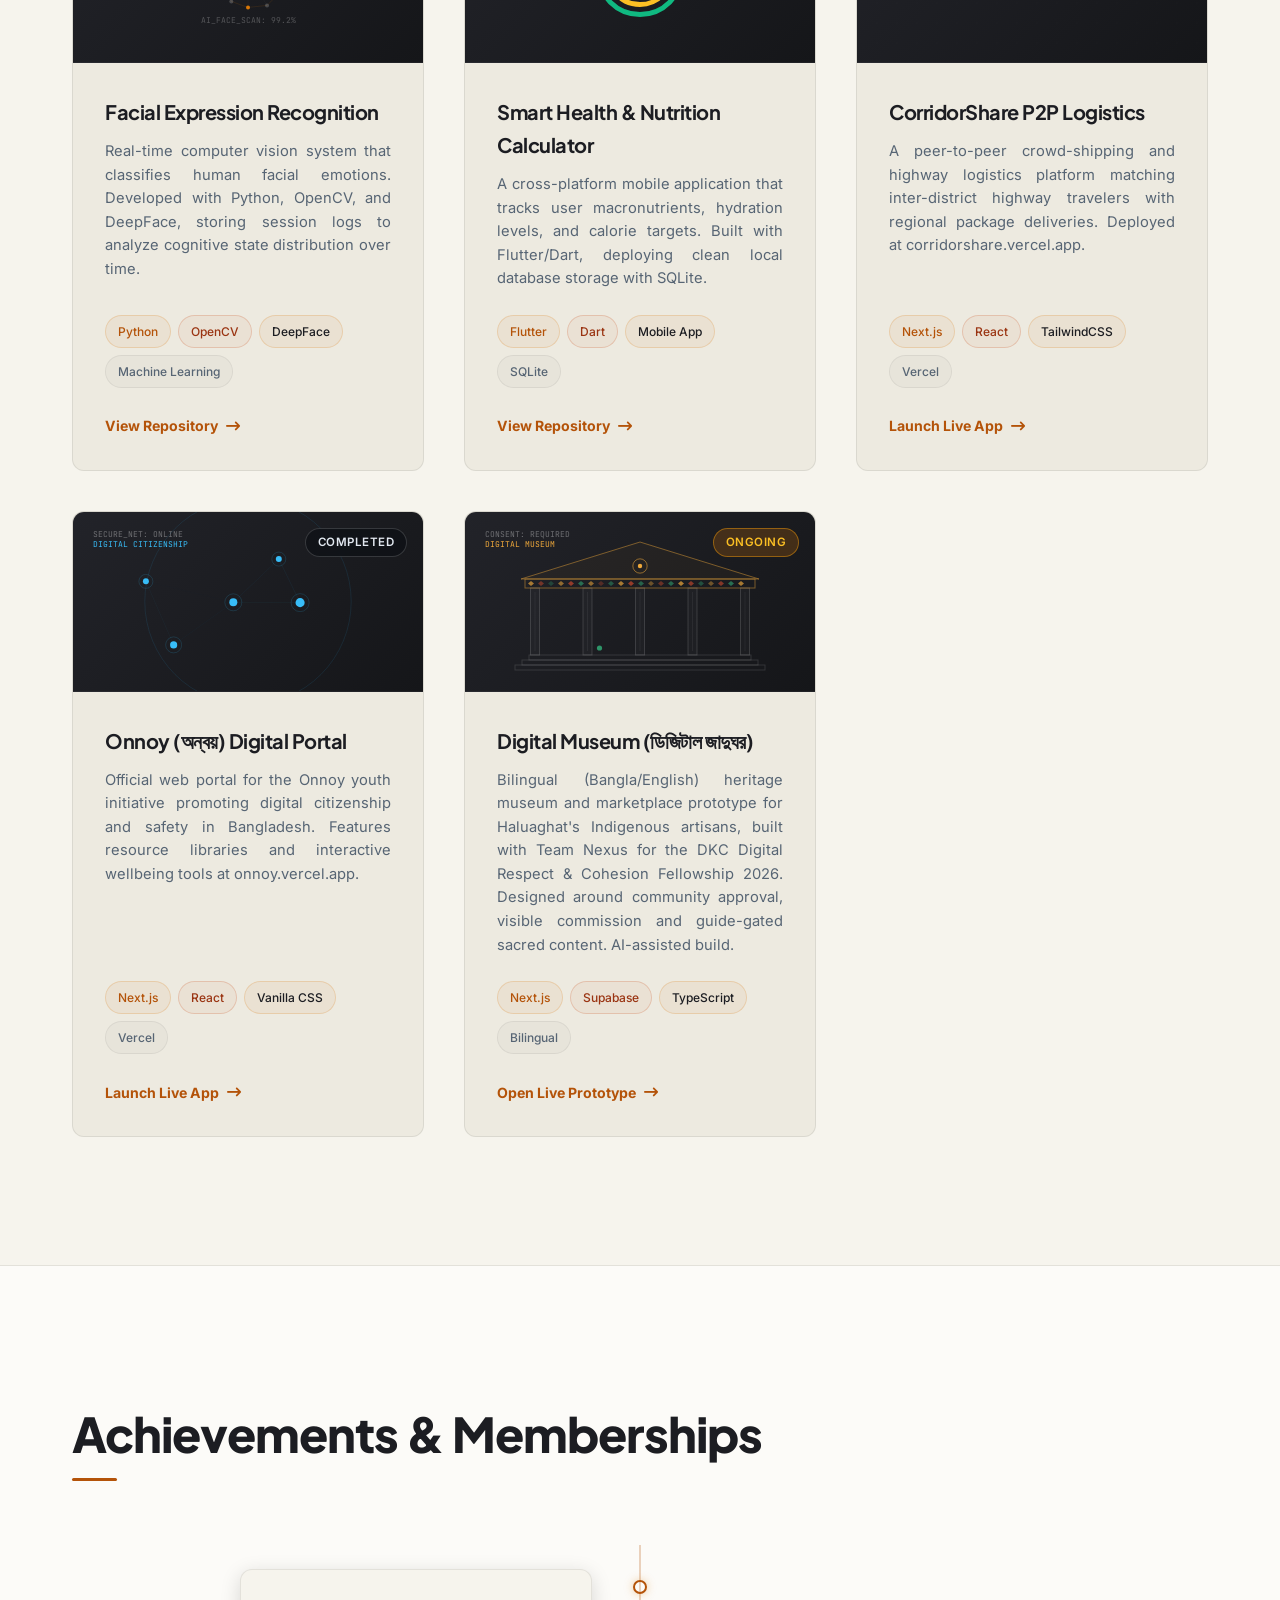
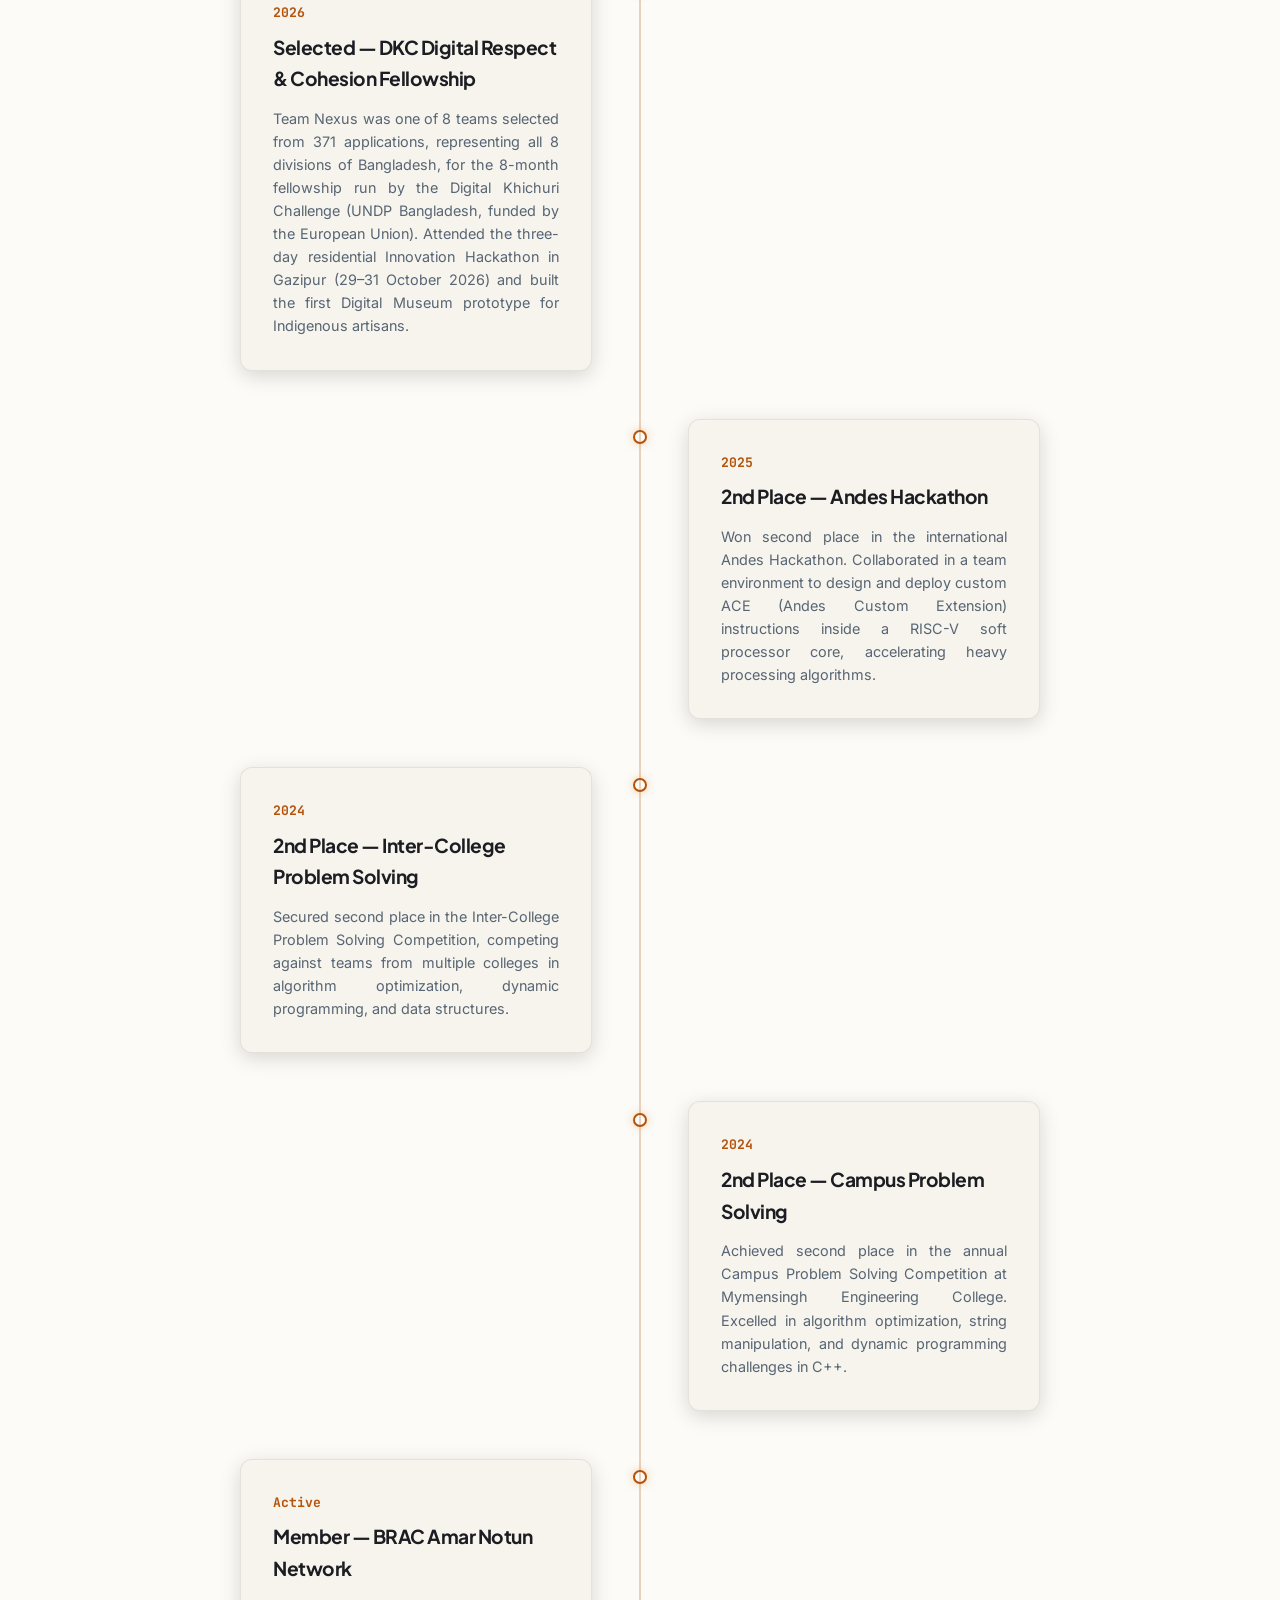
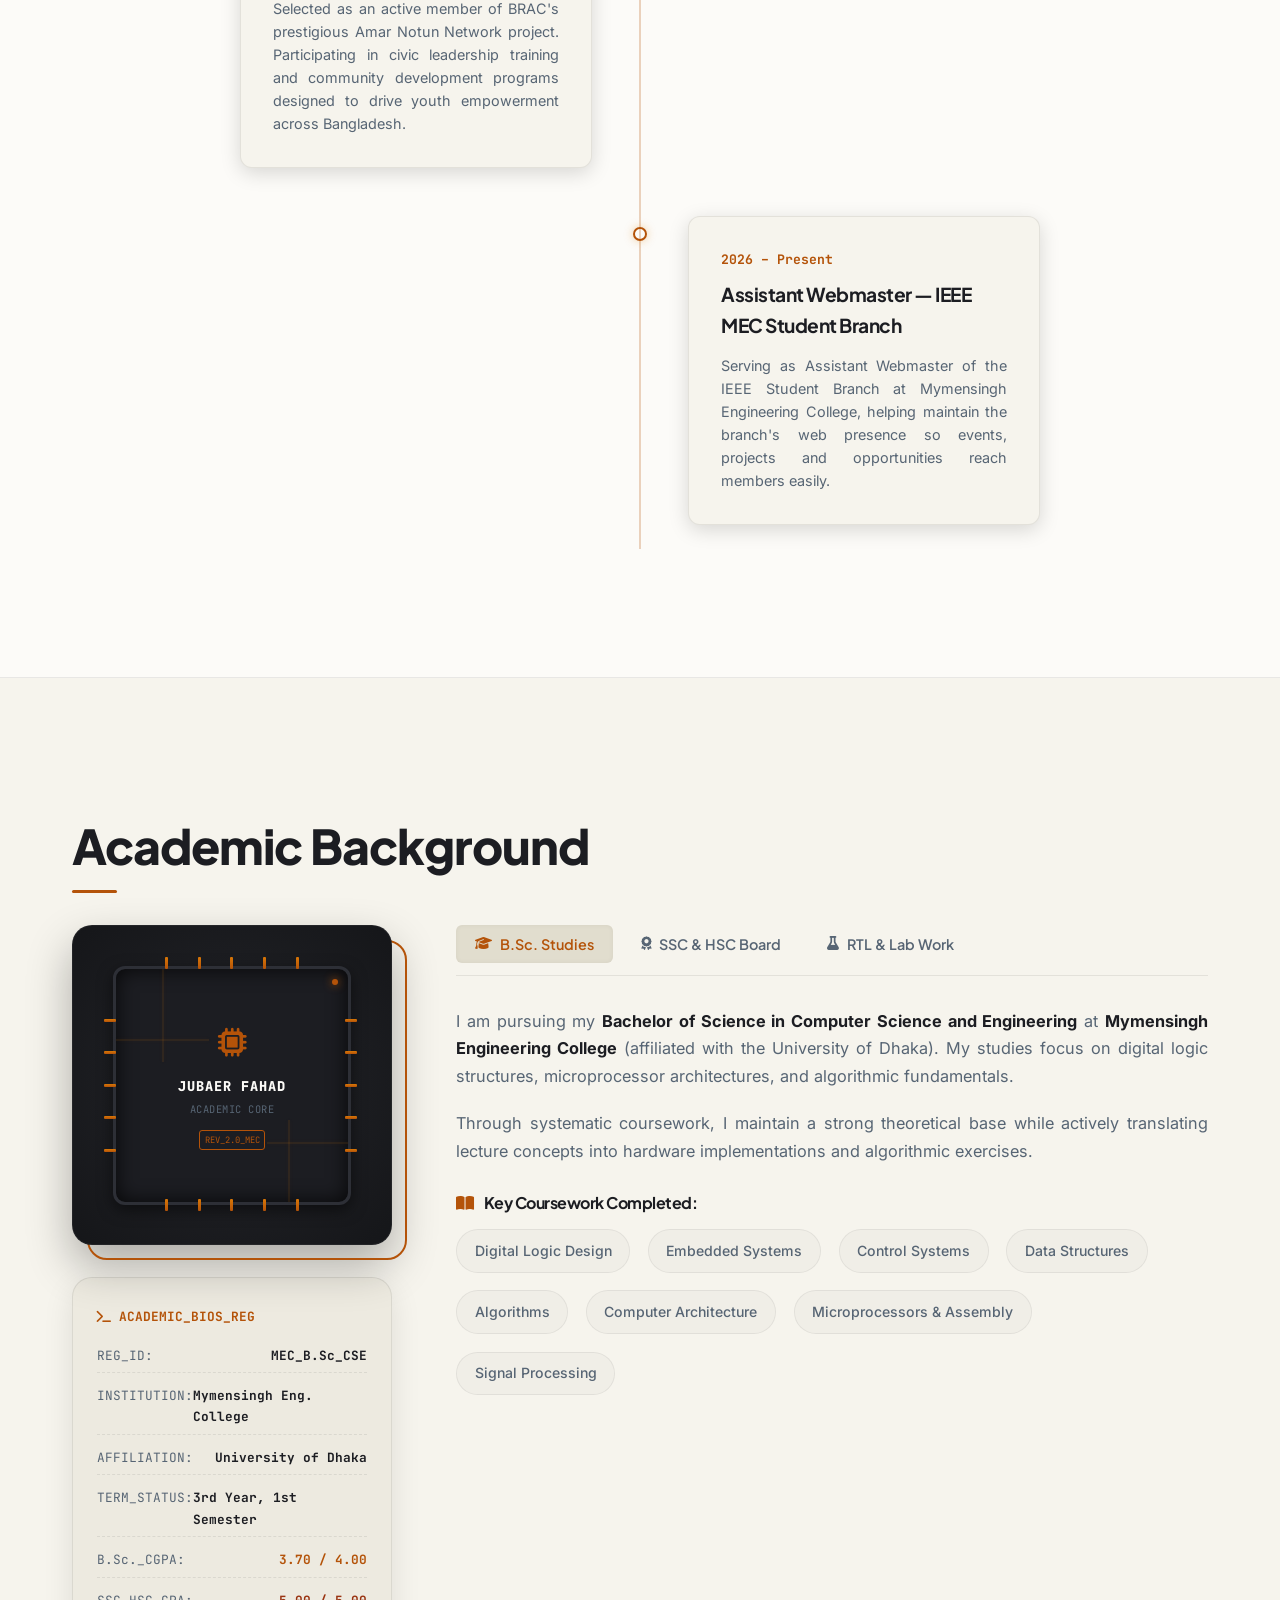
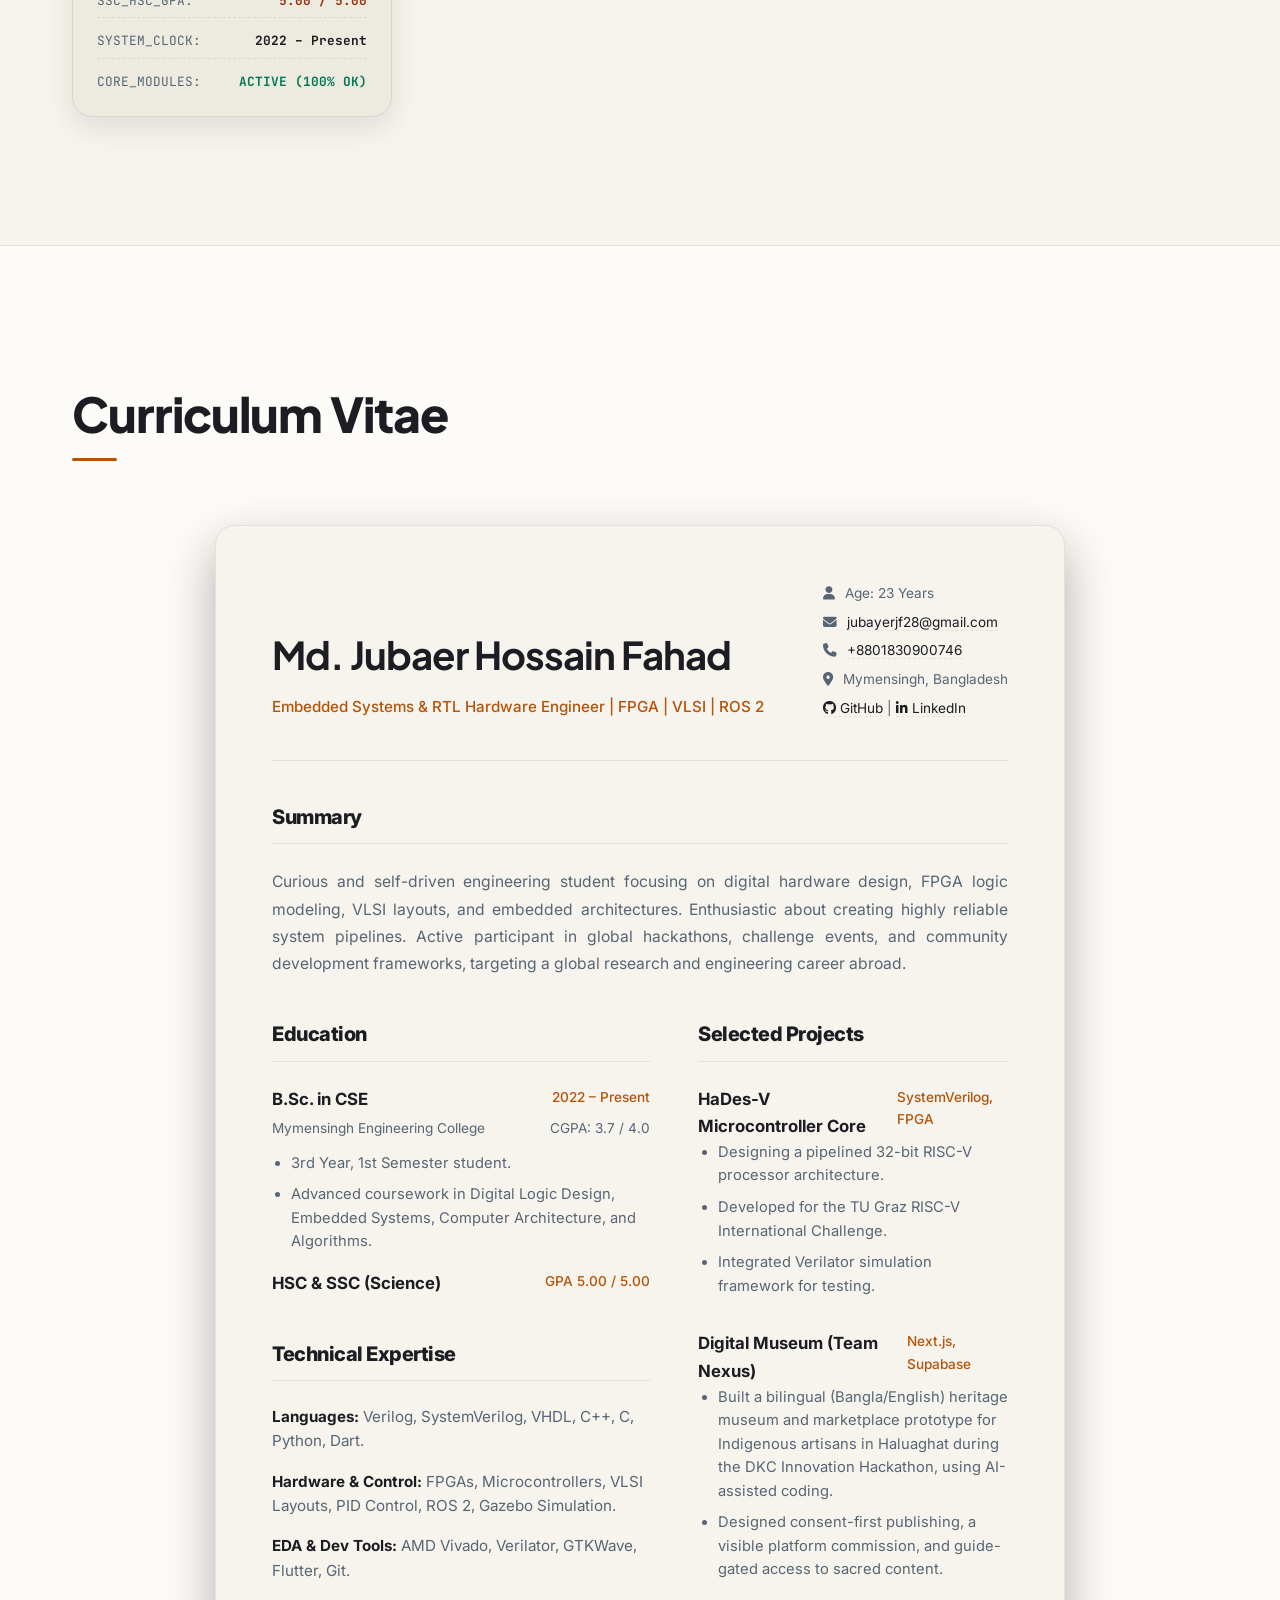
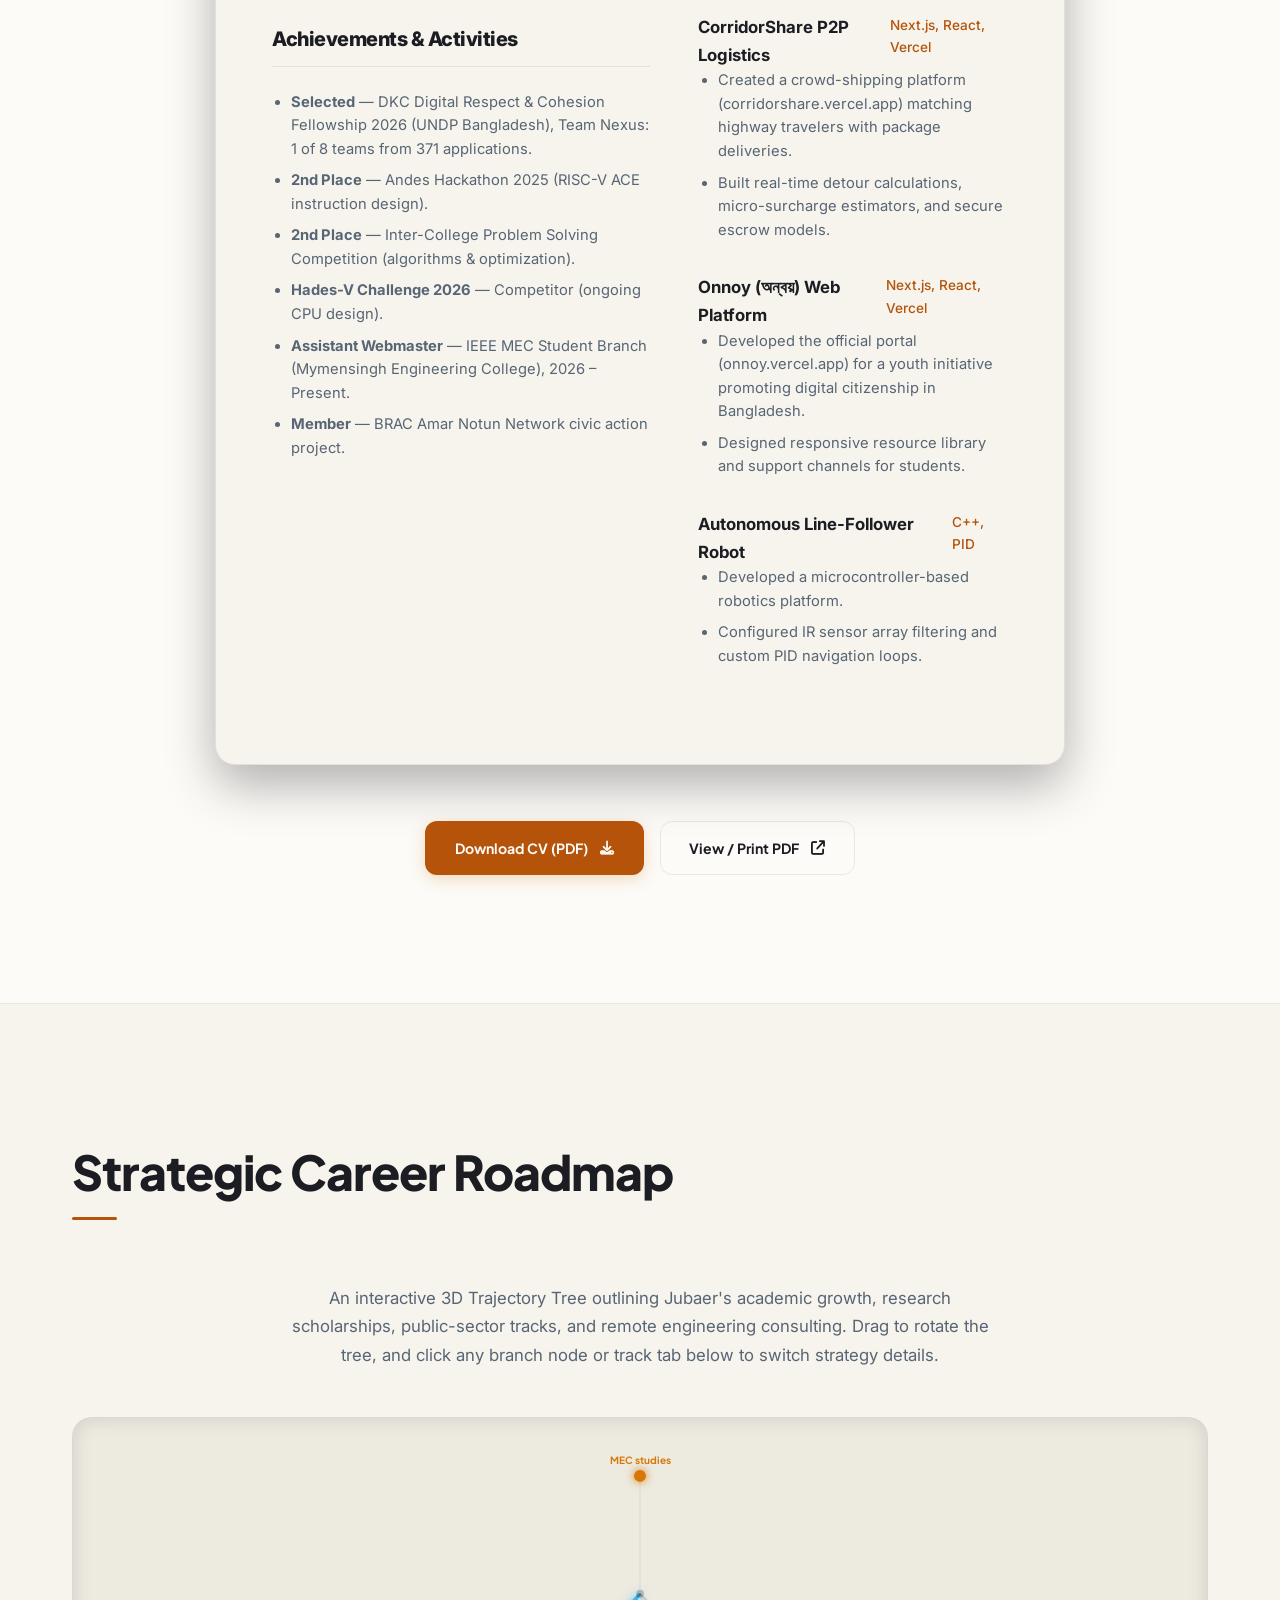
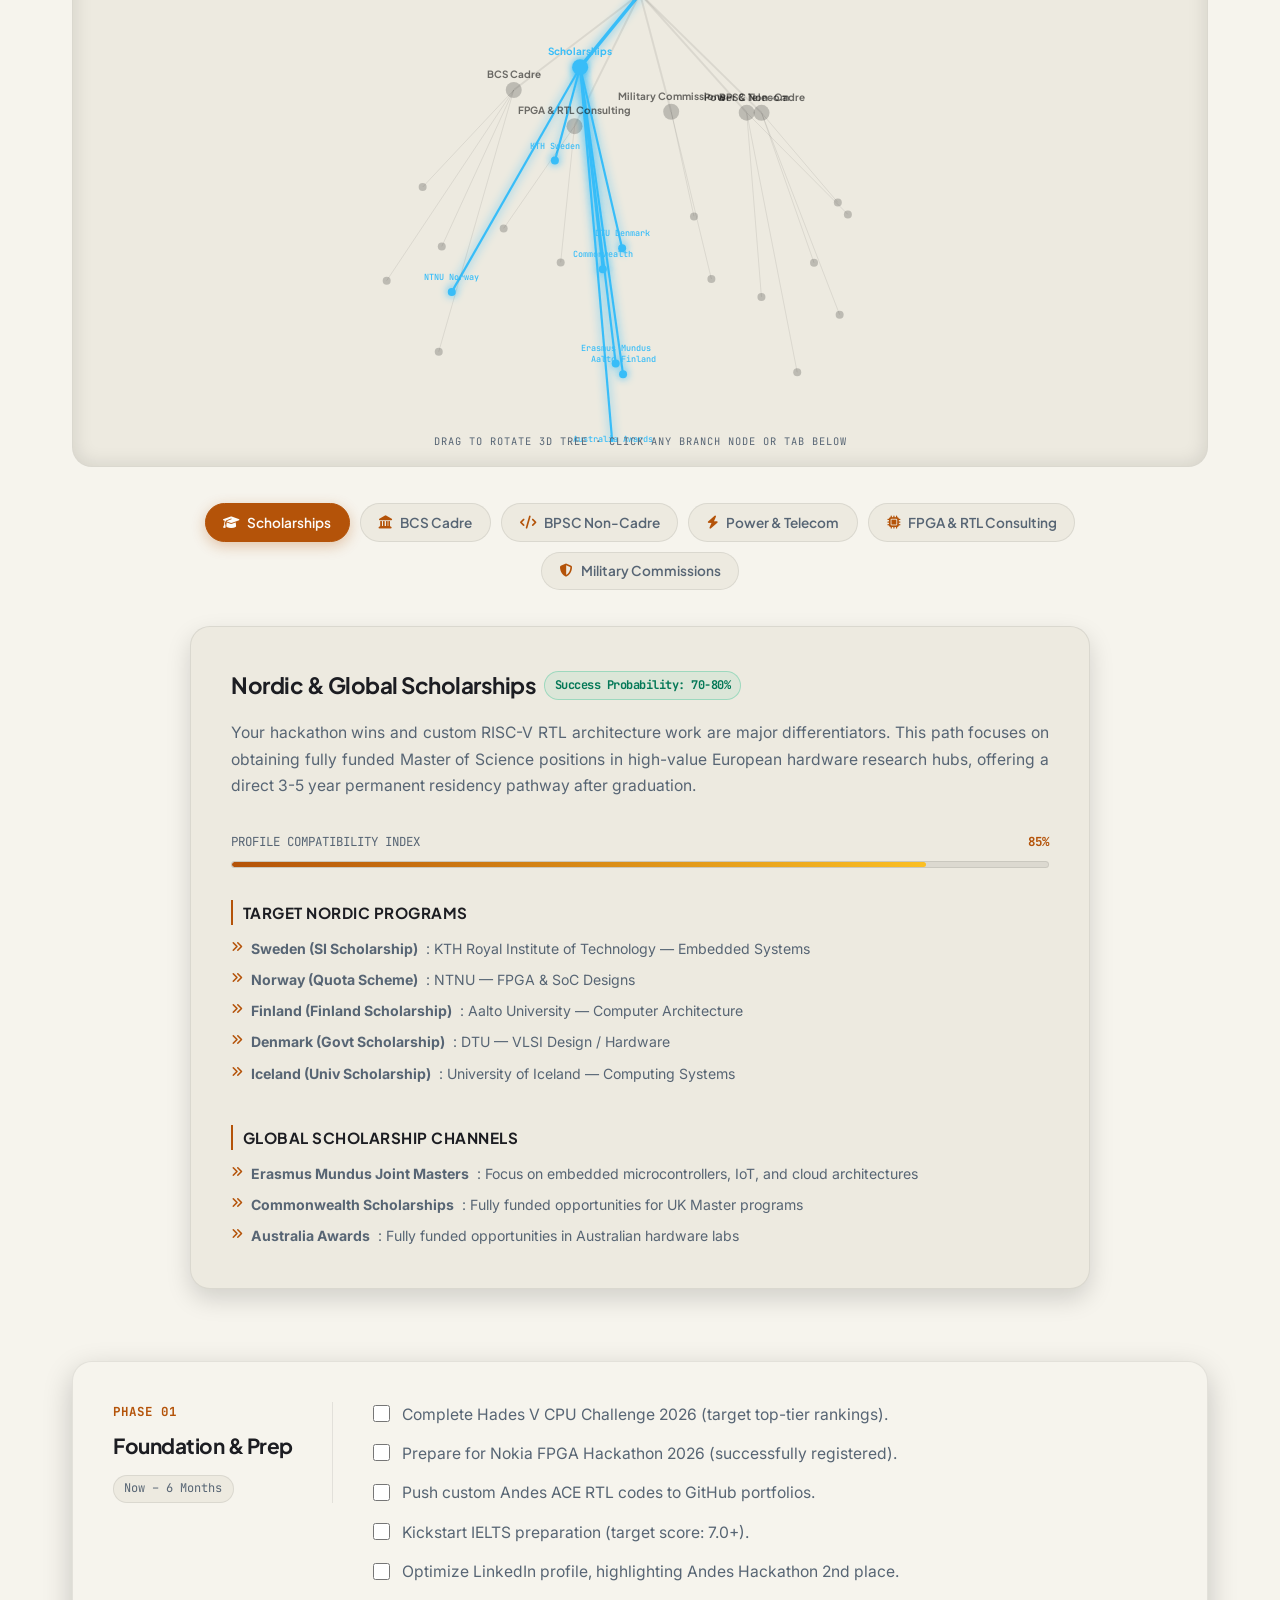
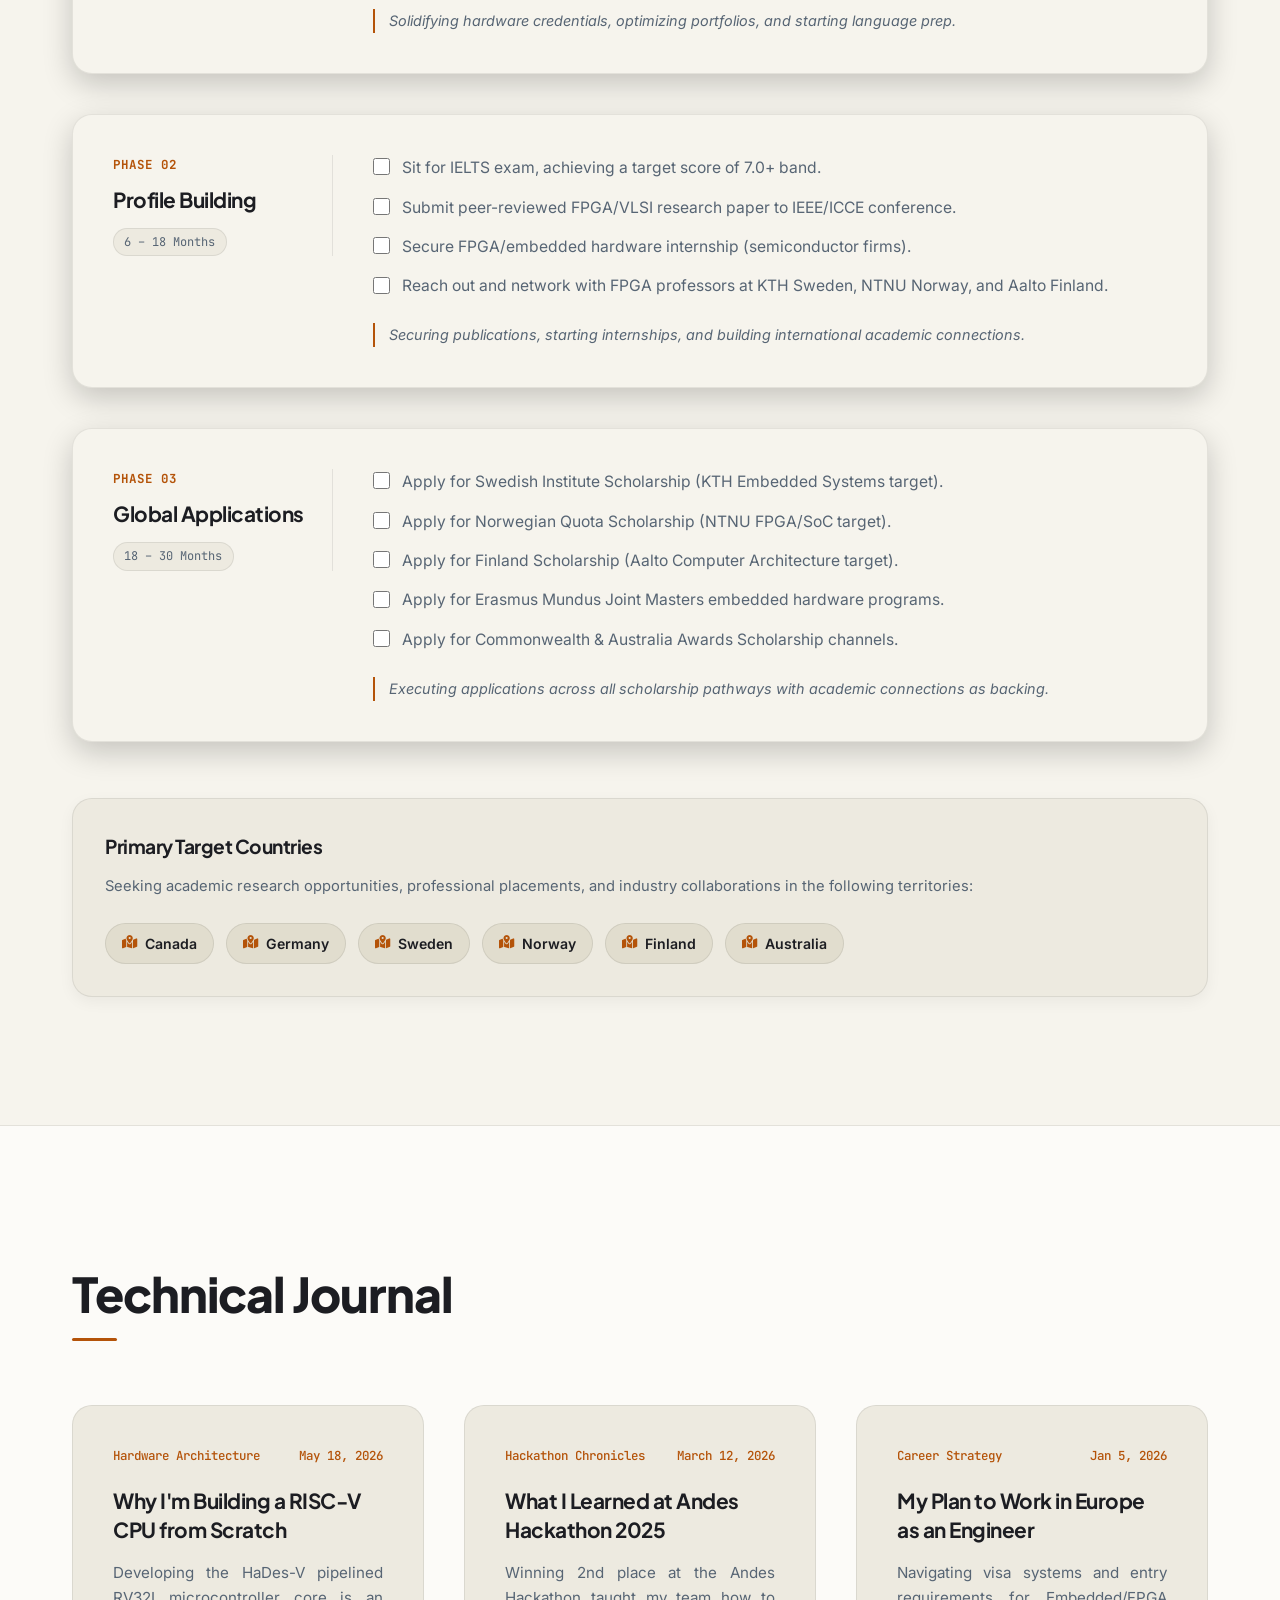
==== commit 8f943f66: "Point canonical and Open Graph tags at the public domain Co-authored-by: Copilot <223556219+Copilot@" ====
--- a/index.html
+++ b/index.html
@@ -6,12 +6,12 @@
   <title>Jubaer Fahad | Embedded Systems & RTL Hardware Engineer</title>
   <meta name="description" content="Portfolio of Jubaer Fahad - Embedded Systems & RTL Hardware Engineer, FPGA Developer, and ROS 2 enthusiast. Competitor at TU Graz RISC-V challenge, Andes Hackathon 2nd place, and tech innovator.">
   
-  <link rel="canonical" href="https://portfolio-jfjubayers-projects.vercel.app/">
+  <link rel="canonical" href="https://jubaer-fahad-portfolio.vercel.app/">
   <meta property="og:type" content="website">
   <meta property="og:title" content="Jubaer Fahad | Embedded Systems & RTL Hardware Engineer">
   <meta property="og:description" content="RISC-V cores, SoC peripherals and FPGA designs in SystemVerilog. 2nd place globally, RISC-V Hackathon Online 2025.">
-  <meta property="og:url" content="https://portfolio-jfjubayers-projects.vercel.app/">
-  <meta property="og:image" content="https://portfolio-jfjubayers-projects.vercel.app/profile-photo.jpg">
+  <meta property="og:url" content="https://jubaer-fahad-portfolio.vercel.app/">
+  <meta property="og:image" content="https://jubaer-fahad-portfolio.vercel.app/profile-photo.jpg">
   <meta name="twitter:card" content="summary">
 
   <!-- FontAwesome Icons -->
